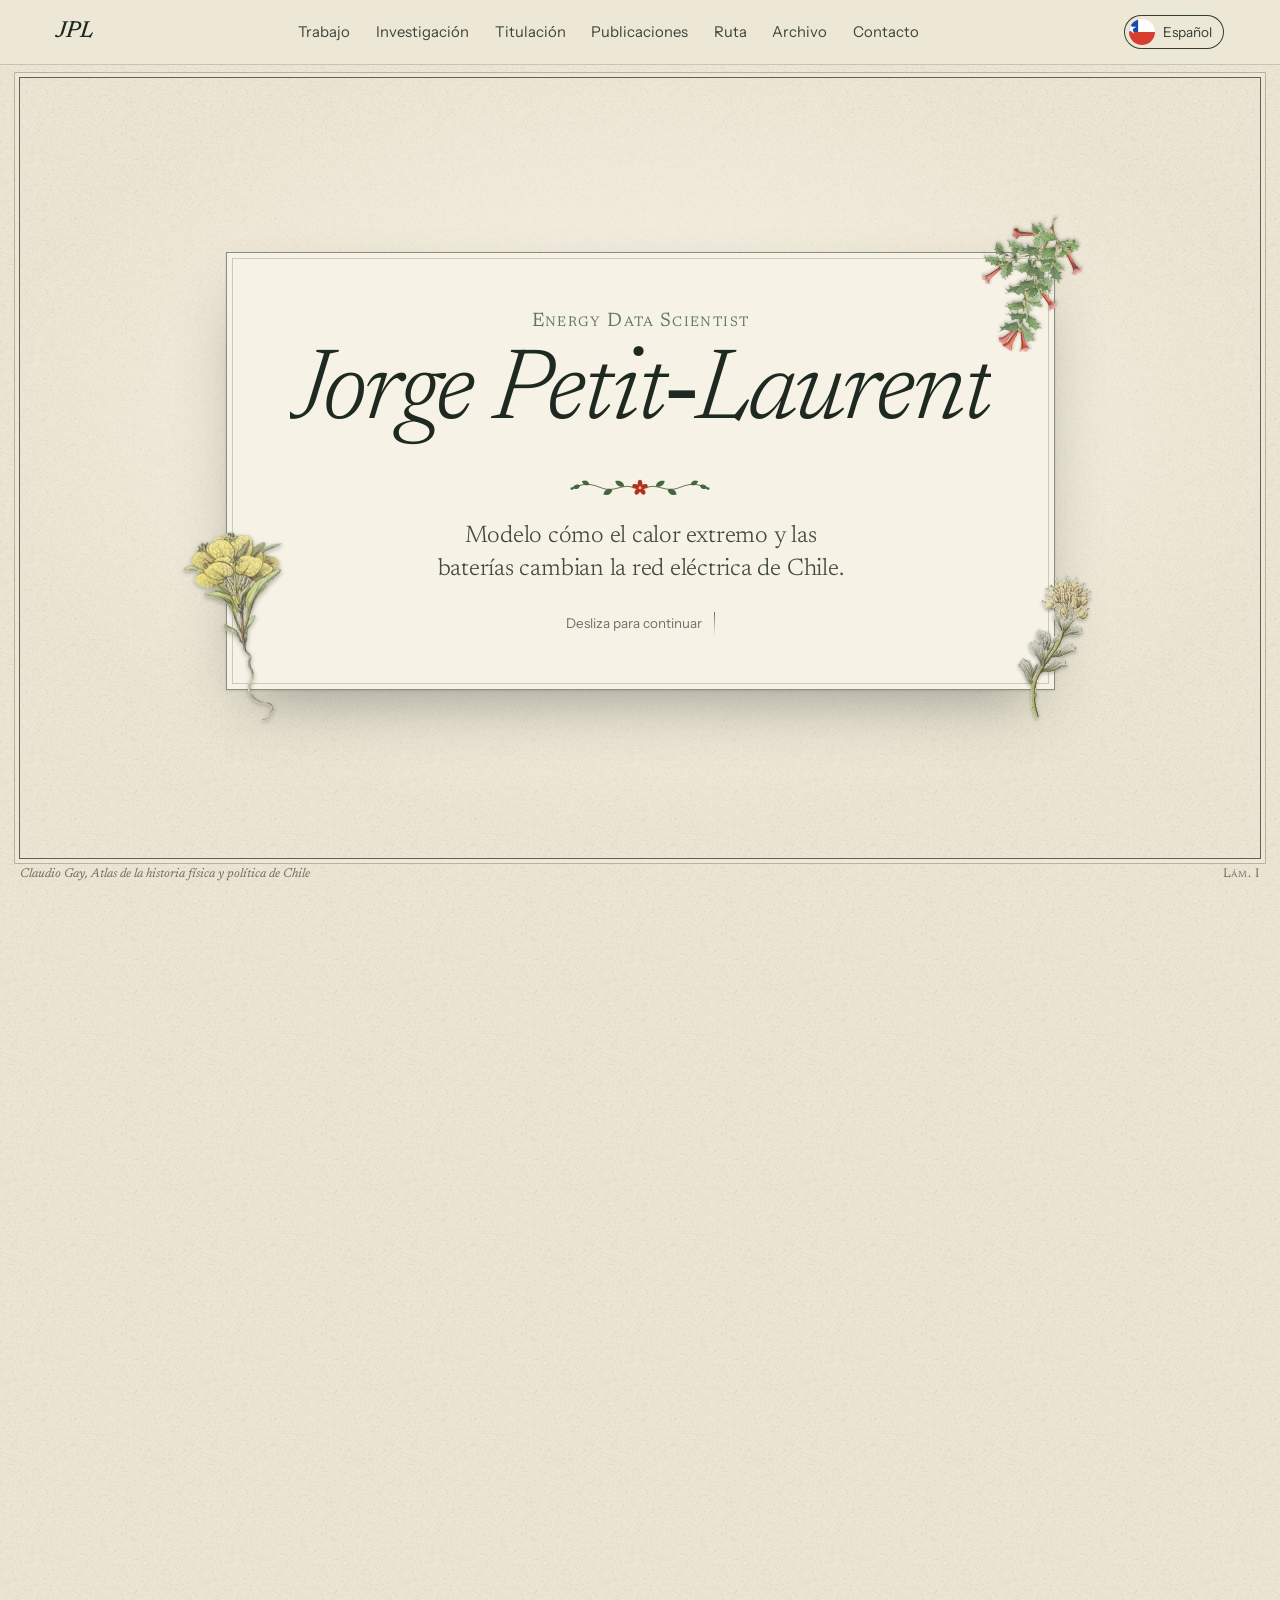
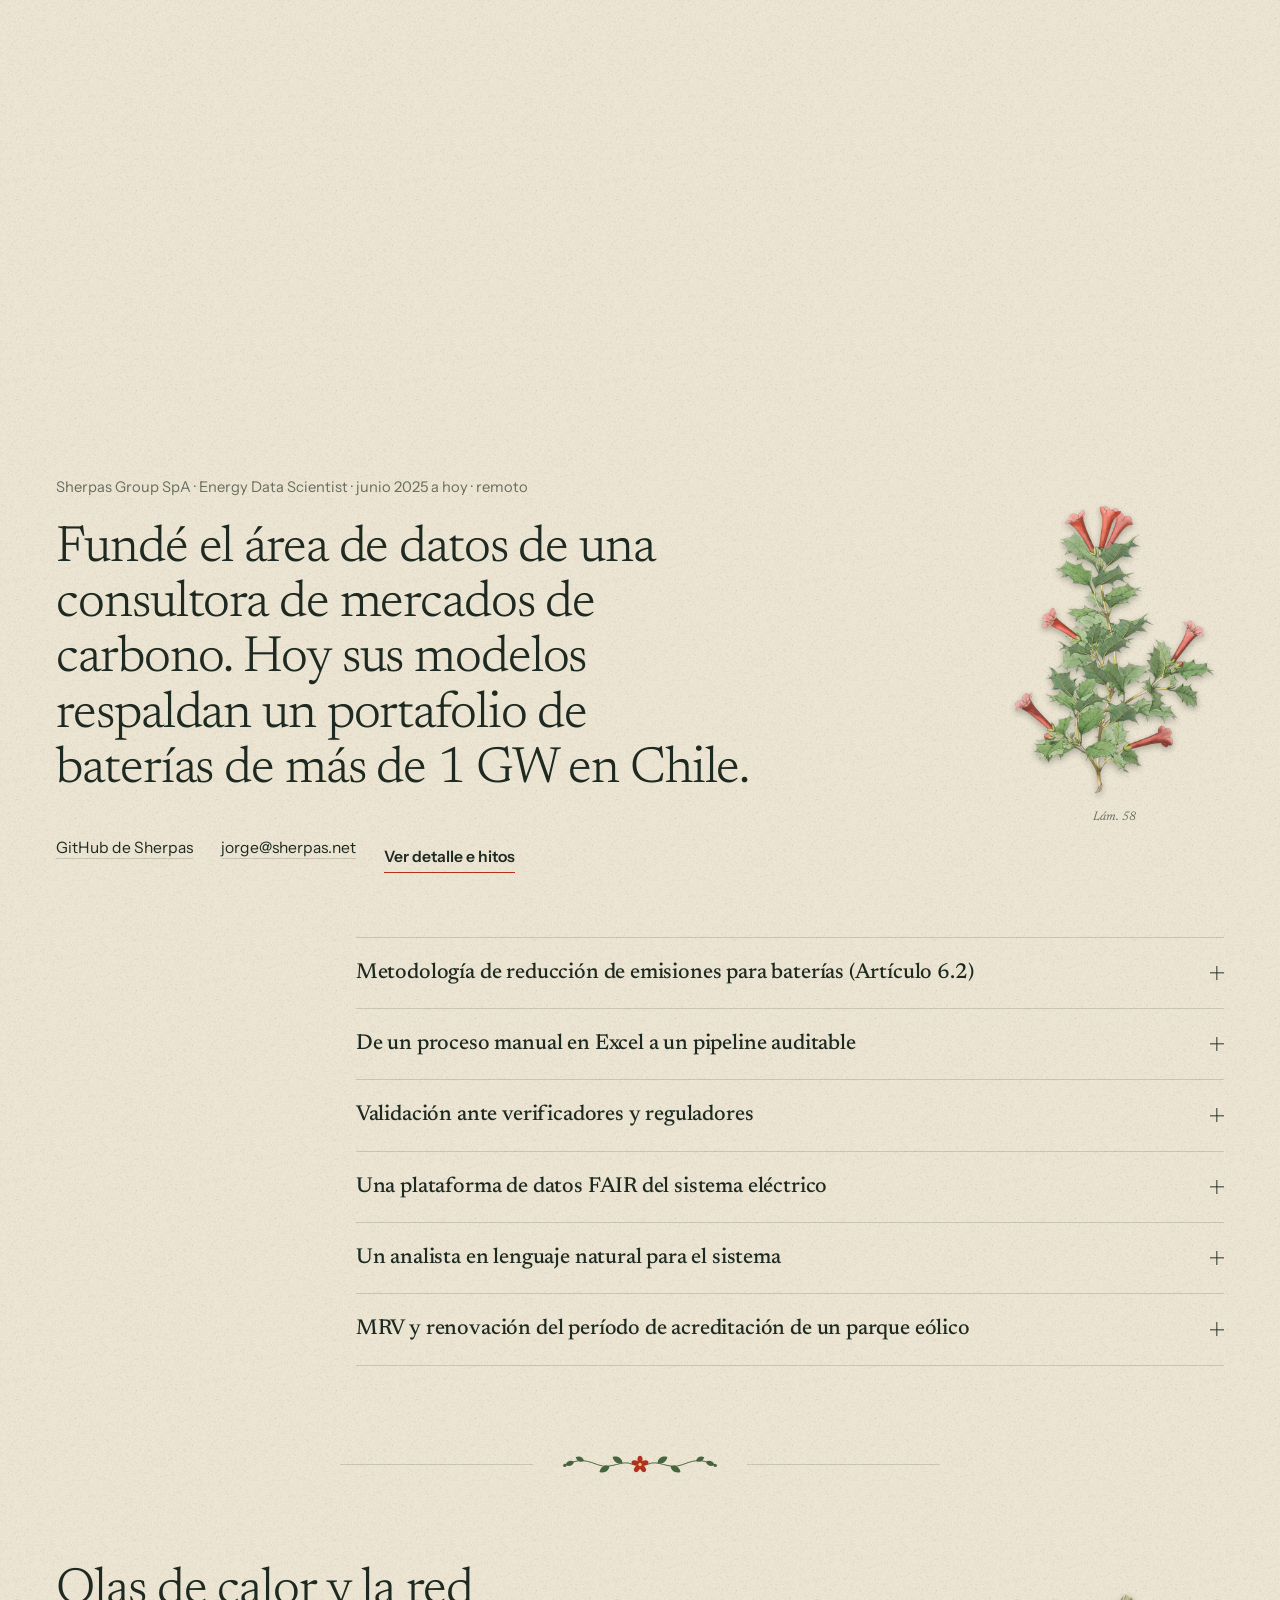
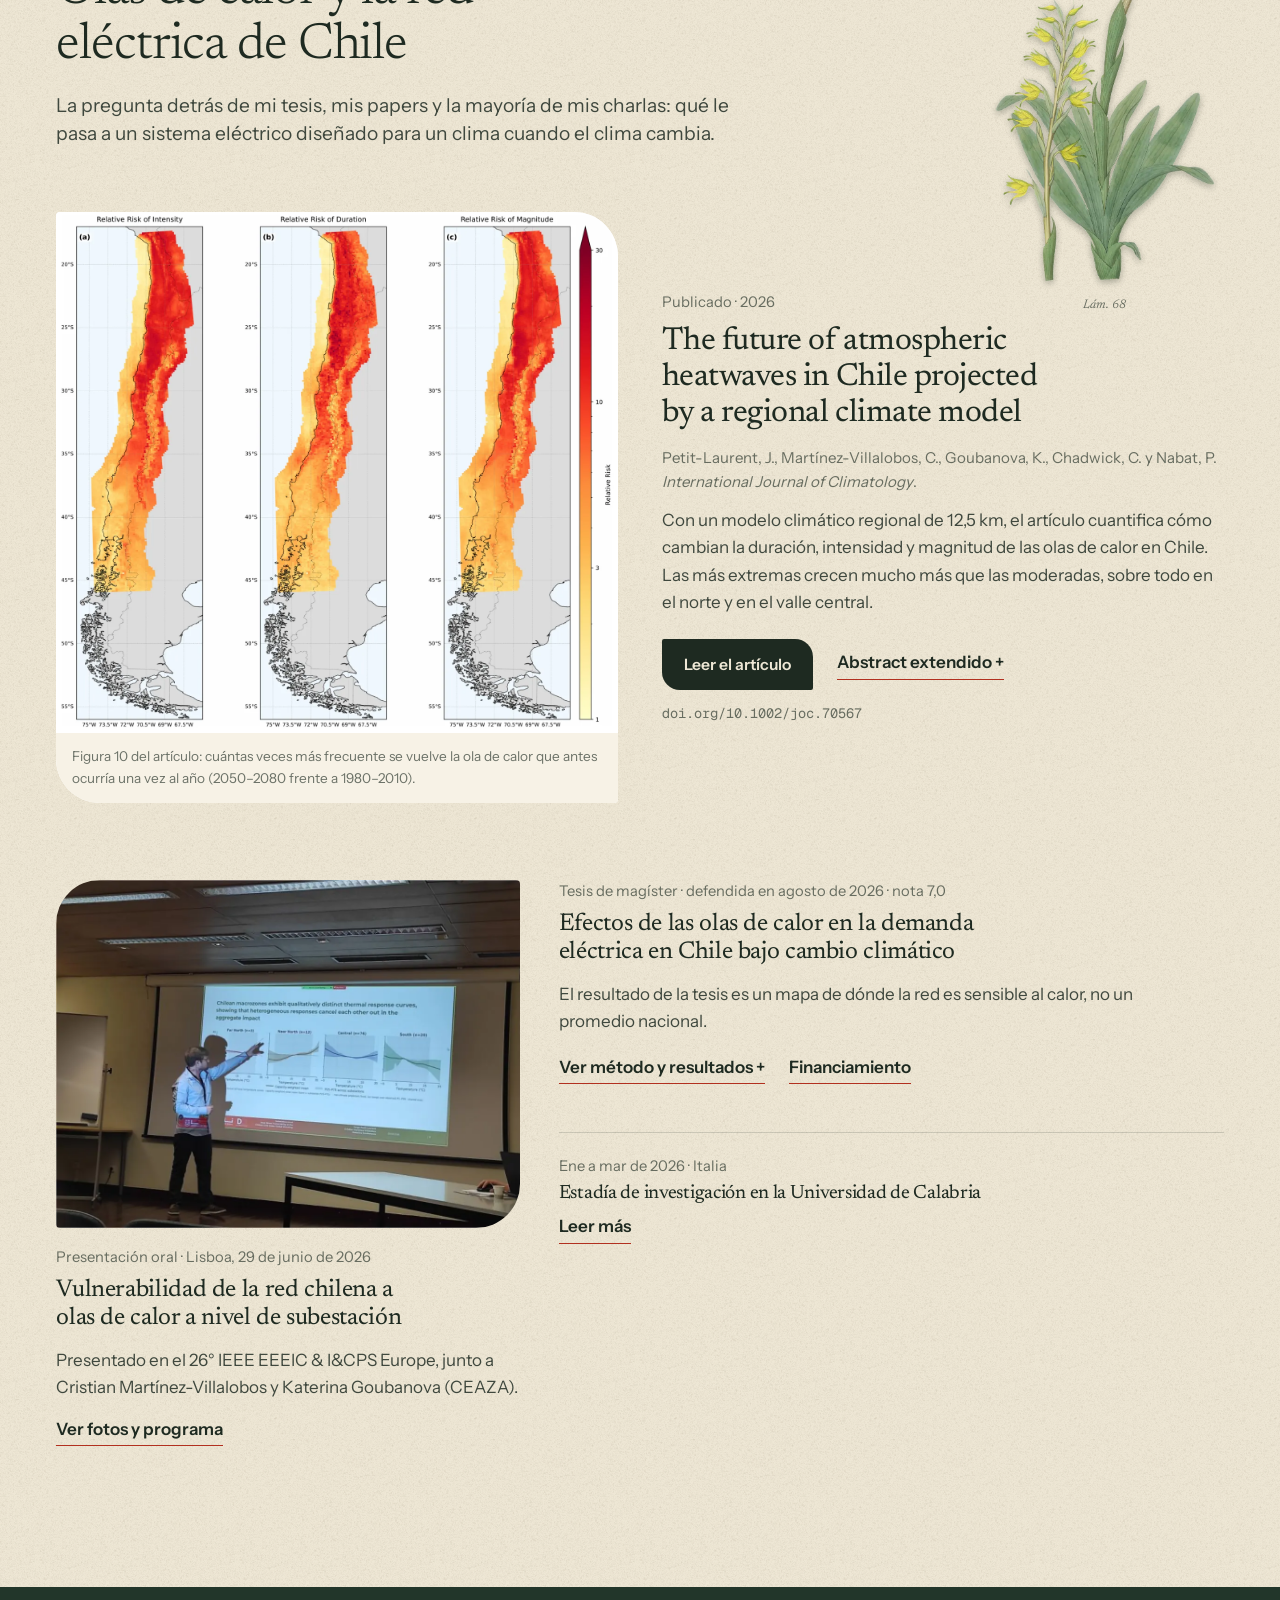
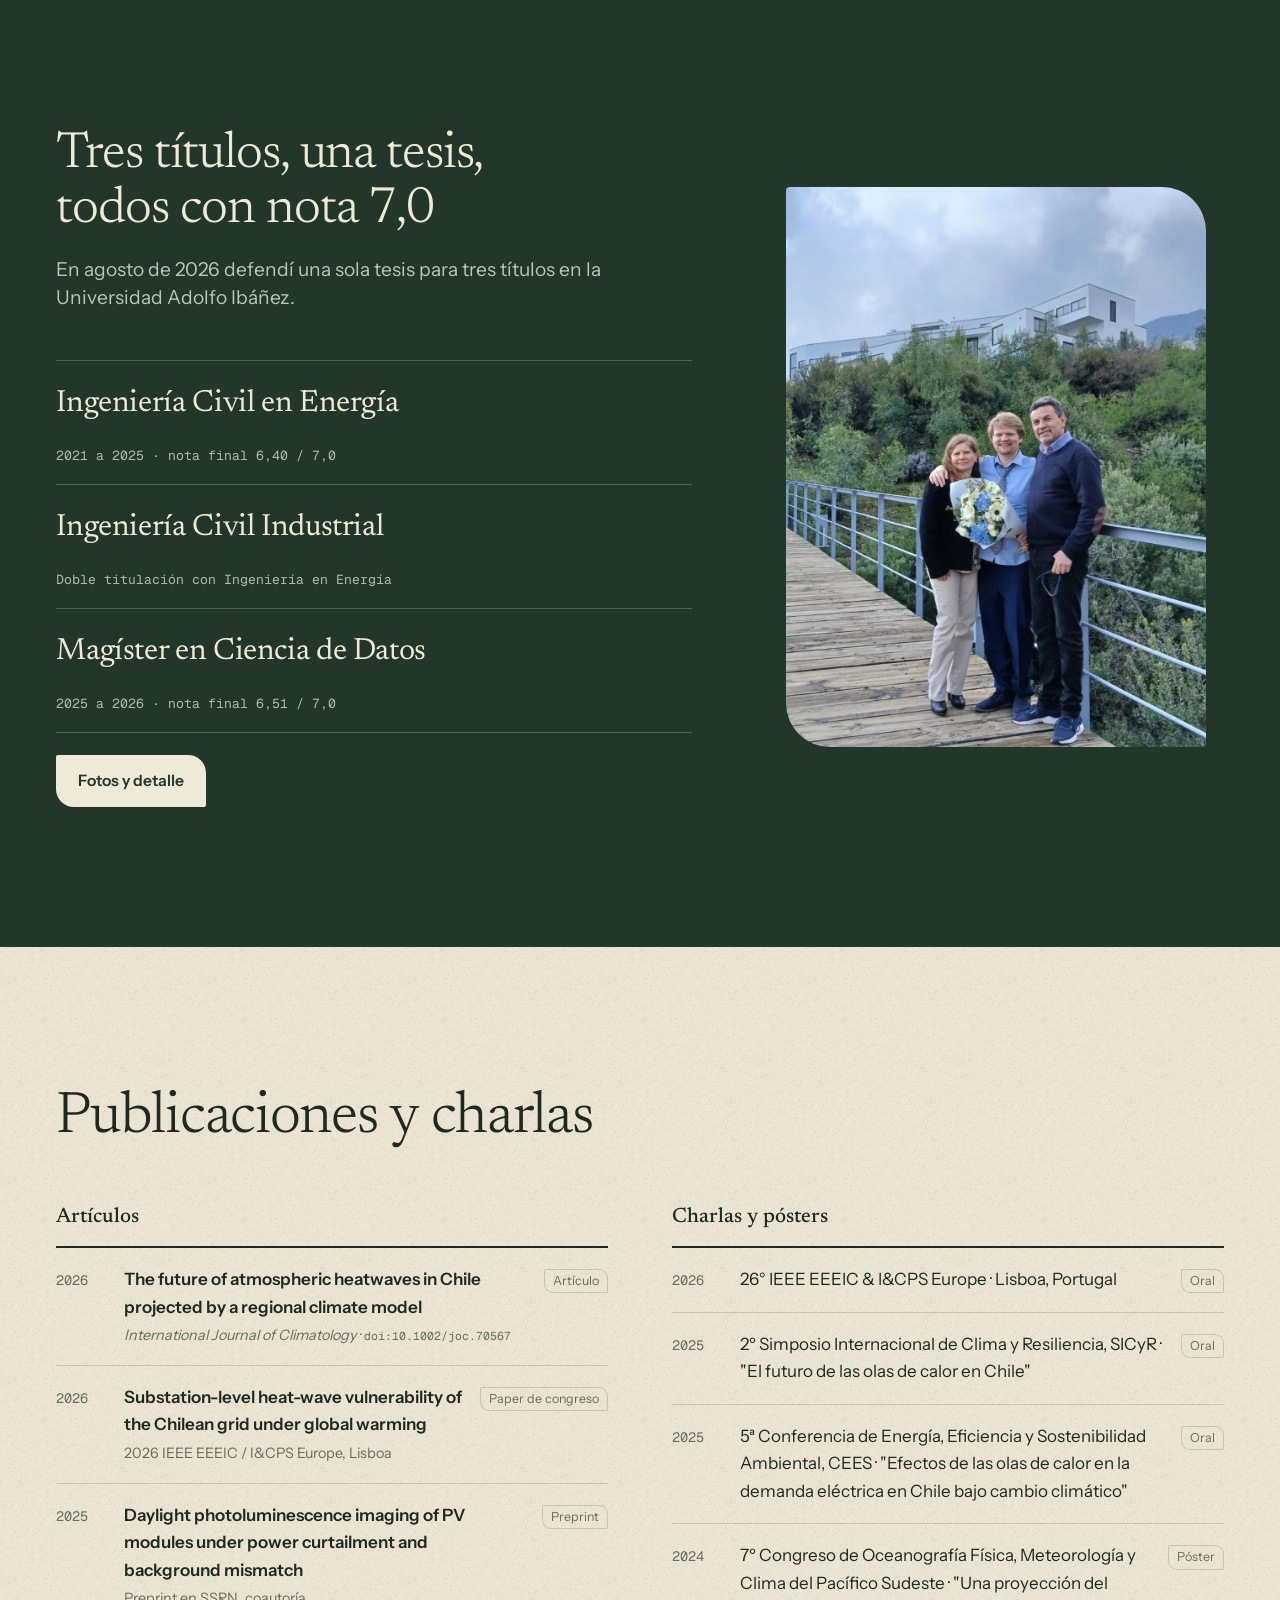
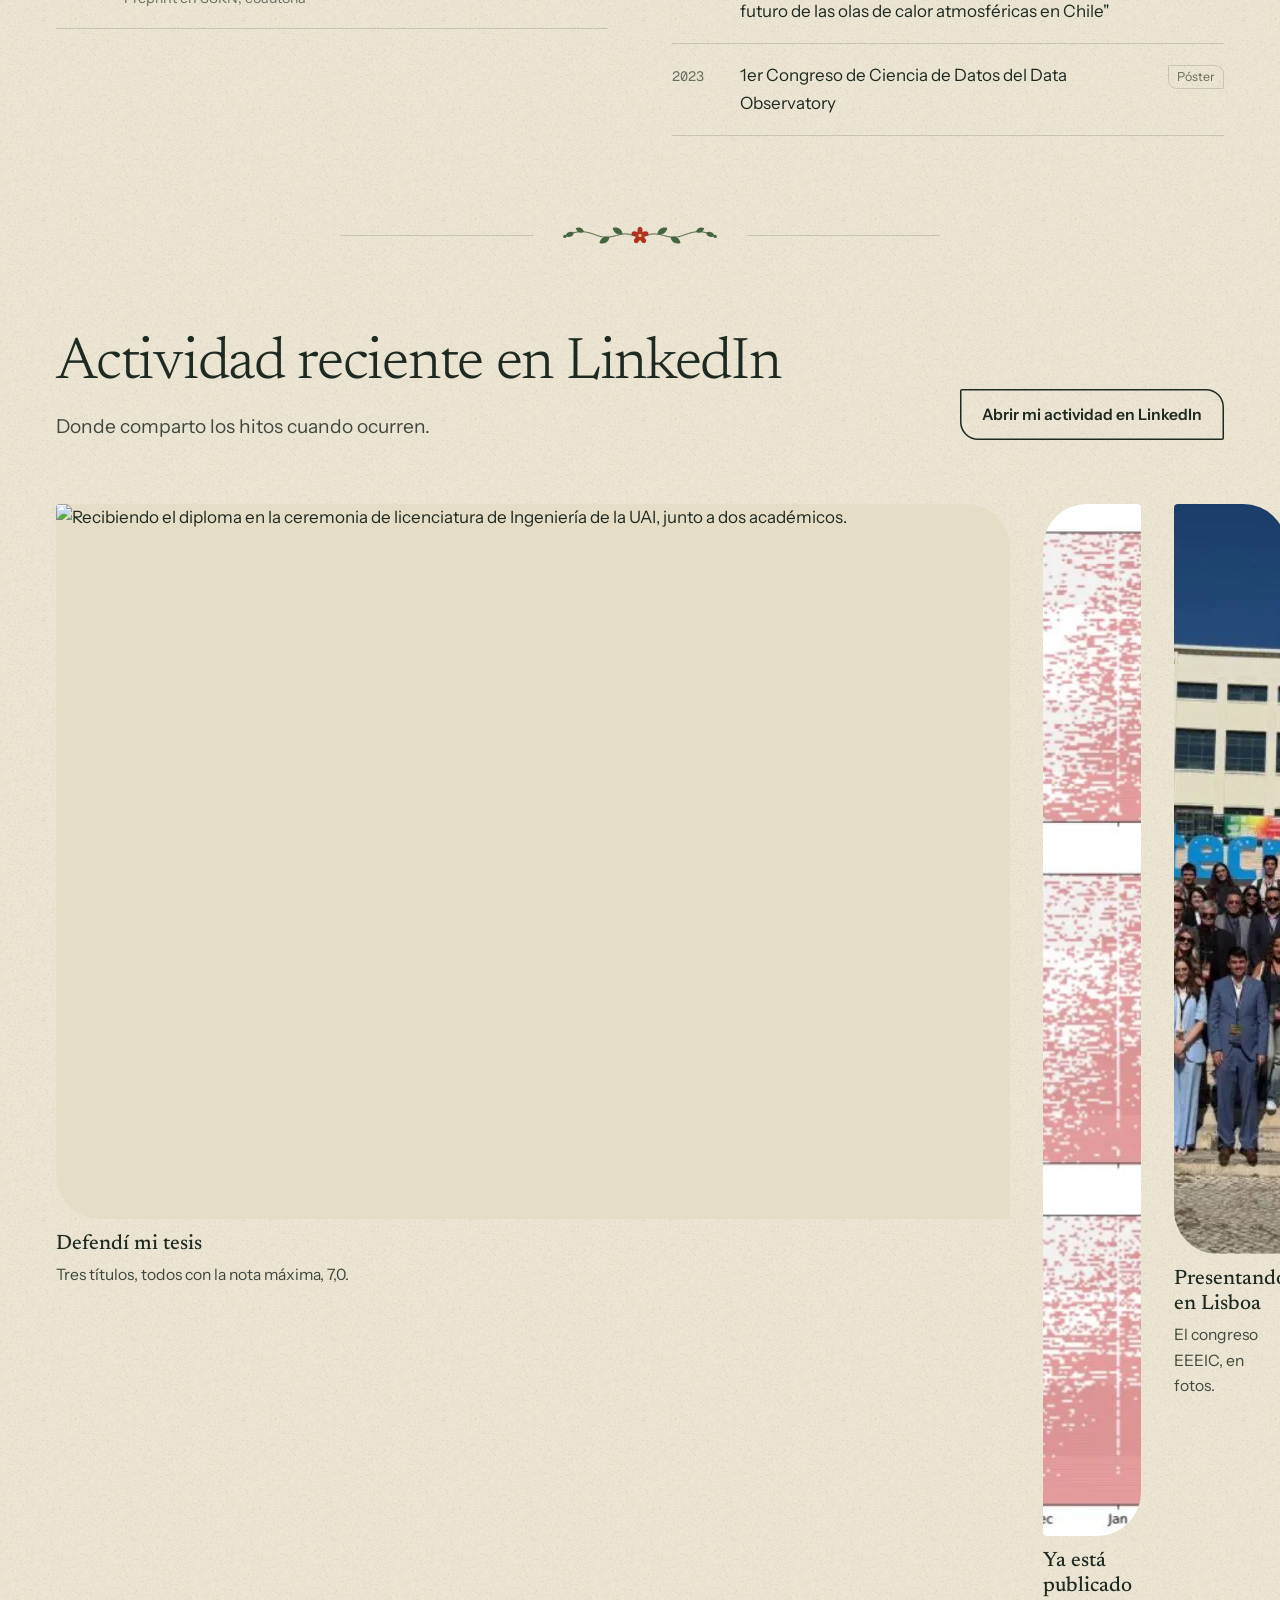
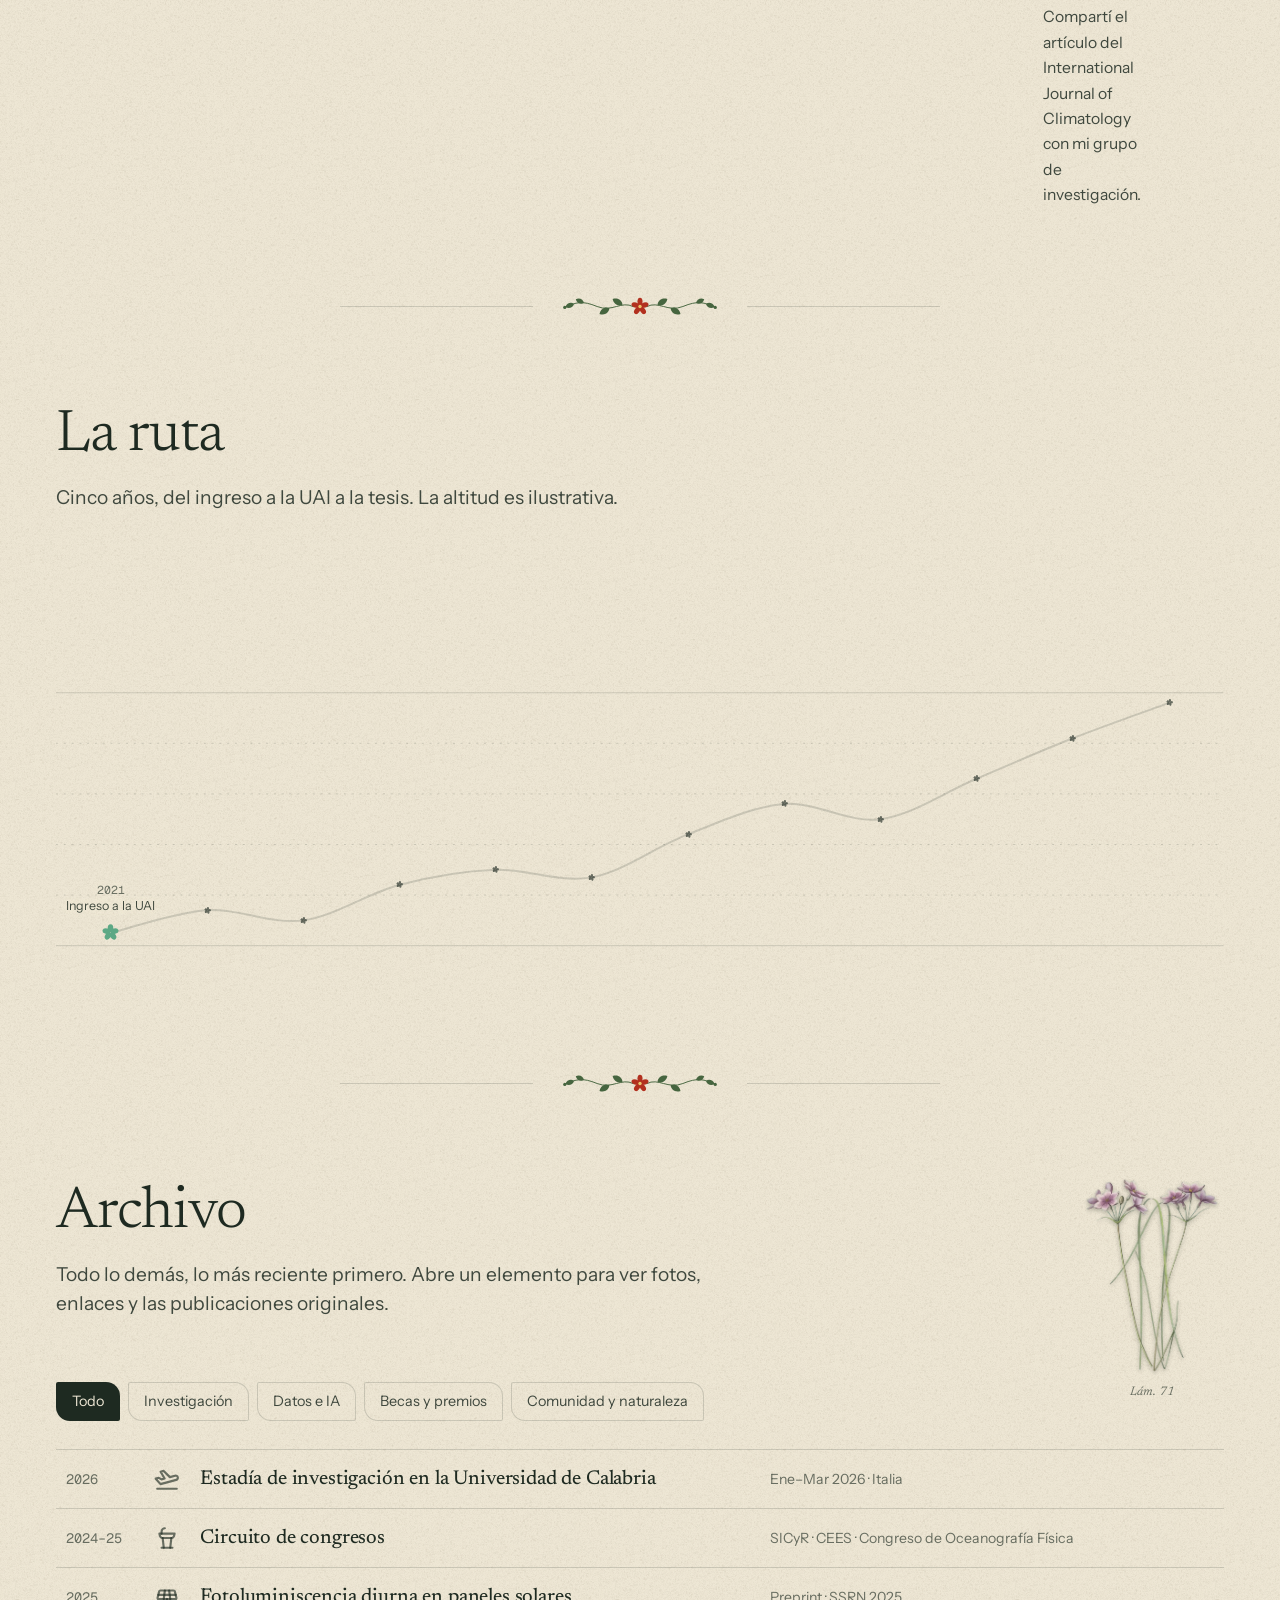
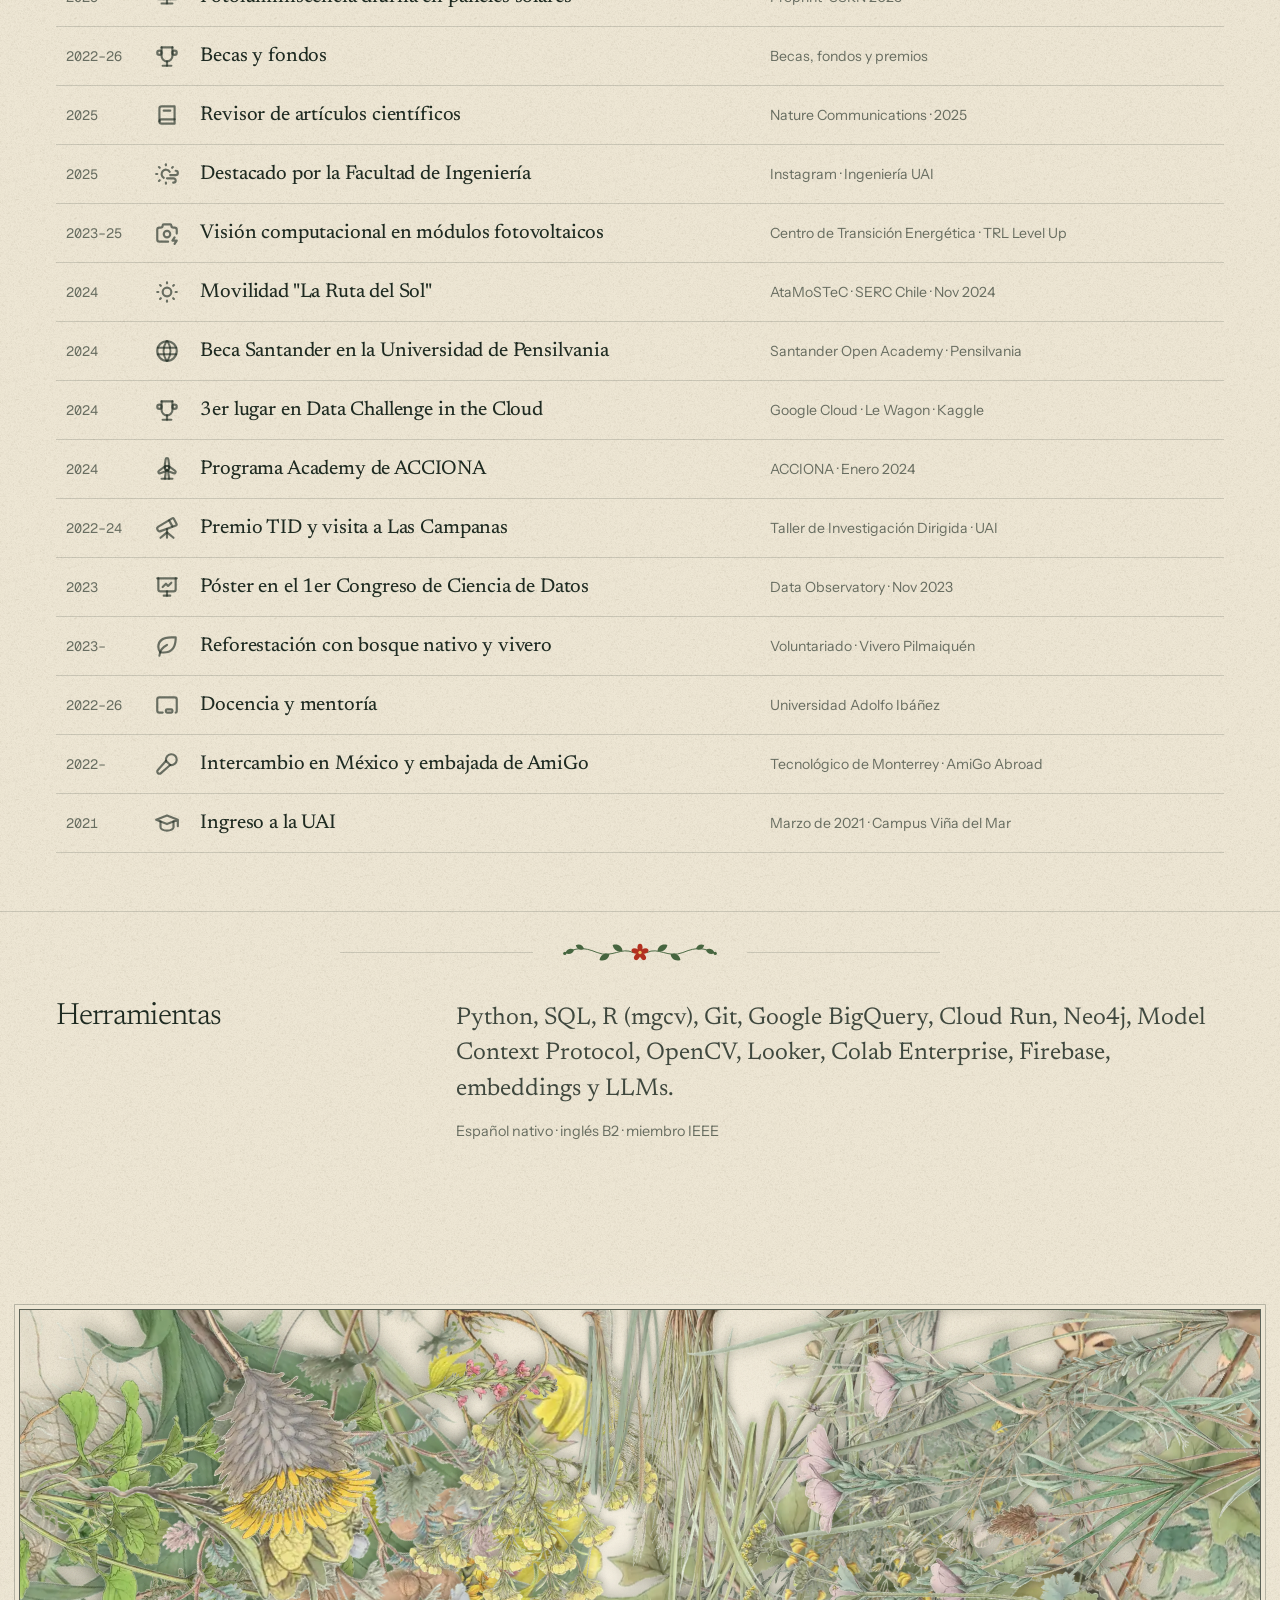
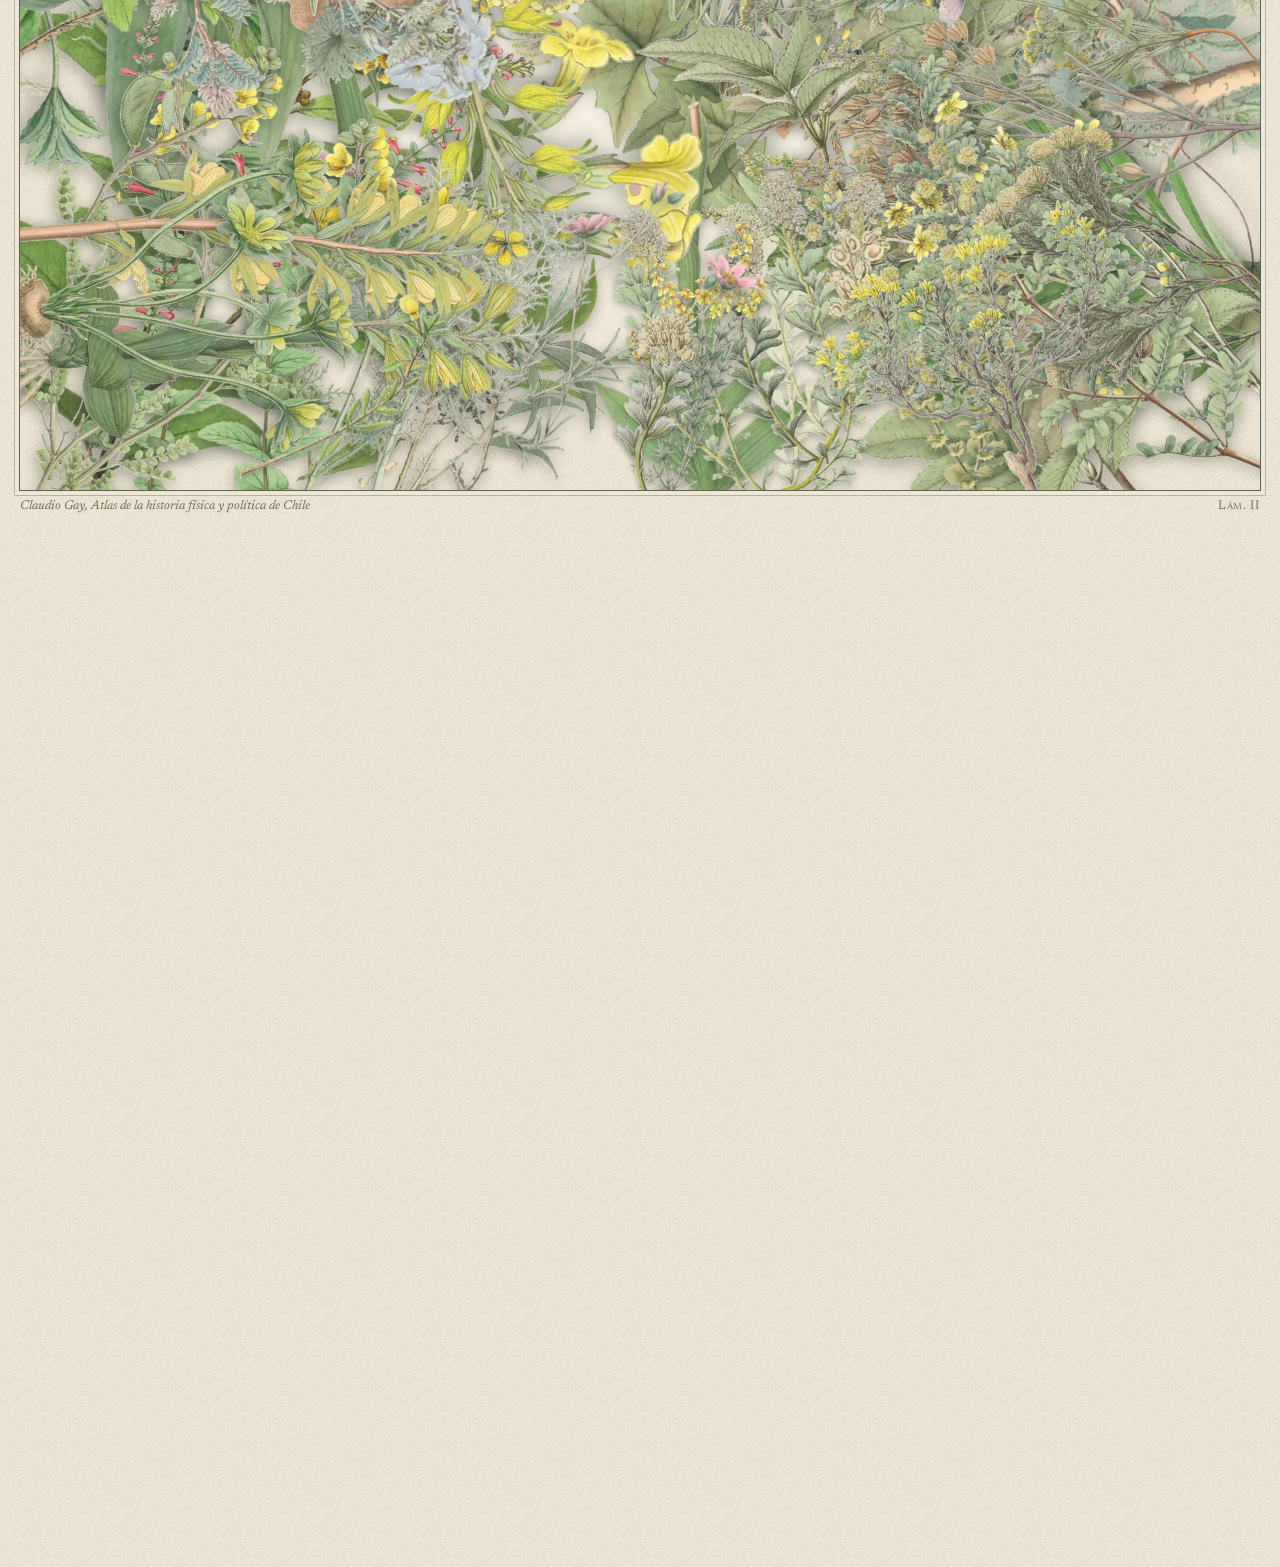
==== index.html @ d8fd44fc "More formal: CV download (ES/EN, no client names), fewer celebration photos, plainer copy, formal so" ====
<!doctype html>
<html lang="es">
<head>
<meta charset="utf-8">
<meta name="viewport" content="width=device-width, initial-scale=1">
<title>Jorge Petit-Laurent · Energy Data Scientist</title>
<meta name="description" content="Energy Data Scientist e ingeniero de la energía. Modelo cómo el calor extremo y las baterías cambian la red eléctrica de Chile. Investigación en olas de calor, mercados de carbono y datos del sistema eléctrico.">
<meta property="og:title" content="Jorge Petit-Laurent · Energy Data Scientist">
<meta property="og:description" content="Modelo cómo el calor extremo y las baterías cambian la red eléctrica de Chile.">
<meta property="og:image" content="https://jorge-petit-laurent.github.io/assets/og.jpg">
<meta property="og:image:width" content="1200">
<meta property="og:image:height" content="630">
<meta property="og:image:alt" content="Jorge Petit-Laurent, Energy Data Scientist. Clima, datos y el sistema eléctrico de Chile.">
<meta property="og:url" content="https://jorge-petit-laurent.github.io/">
<meta name="twitter:image" content="https://jorge-petit-laurent.github.io/assets/og.jpg">
<meta property="og:type" content="website">
<meta name="twitter:card" content="summary_large_image">
<meta name="theme-color" content="#ebe3d0">
<link rel="icon" type="image/svg+xml" href="assets/favicon.svg">
<link rel="preload" href="assets/fonts/newsreader.woff2" as="font" type="font/woff2" crossorigin>
<link rel="preload" href="assets/fonts/instrument-sans.woff2" as="font" type="font/woff2" crossorigin>
<link rel="stylesheet" href="css/styles.css">
<link rel="stylesheet" href="css/botanico.css">
<script>
  (function(){ document.documentElement.classList.add("js"); try { if (localStorage.getItem("jpl-lang") === "en") document.documentElement.lang = "en"; } catch(e){} })();
</script>
</head>
<body>
<!-- SVG Icon Symbols Sprite -->
<svg style="display:none" aria-hidden="true">
  <symbol id="icon-eeeic" viewBox="0 0 24 24">
    <path class="a" style="stroke:var(--ic-a,currentColor)" fill="none" stroke-width="2" stroke-linecap="round" stroke-linejoin="round" d="M13 3l0 7l6 0l-8 11l0 -7l-6 0l8 -11" />
  </symbol>

  <symbol id="icon-calabria" viewBox="0 0 24 24">
    <path class="a" d="M14.639 10.258l4.83 -1.294a2 2 0 1 1 1.035 3.863l-14.489 3.883l-4.45 -5.02l2.897 -.776l2.45 1.414l2.897 -.776l-3.743 -6.244l2.898 -.777l5.675 5.727" style="stroke:var(--ic-a,currentColor)" fill="none" stroke-width="2" stroke-linecap="round" stroke-linejoin="round" />
    <path class="b" d="M3 21h18" style="stroke:var(--ic-b,currentColor)" fill="none" stroke-width="2" stroke-linecap="round" stroke-linejoin="round" />
  </symbol>

  <symbol id="icon-sherpas" viewBox="0 0 24 24">
    <path class="a" fill="none" style="stroke:var(--ic-a,currentColor)" stroke-width="2" stroke-linecap="round" stroke-linejoin="round" d="M16 7h1a2 2 0 0 1 2 2v.5a.5 .5 0 0 0 .5 .5a.5 .5 0 0 1 .5 .5v3a.5 .5 0 0 1 -.5 .5a.5 .5 0 0 0 -.5 .5v.5a2 2 0 0 1 -2 2h-2" />
    <path class="a" fill="none" style="stroke:var(--ic-a,currentColor)" stroke-width="2" stroke-linecap="round" stroke-linejoin="round" d="M8 7h-2a2 2 0 0 0 -2 2v6a2 2 0 0 0 2 2h1" />
    <path class="b" fill="none" style="stroke:var(--ic-b,currentColor)" stroke-width="2" stroke-linecap="round" stroke-linejoin="round" d="M12 8l-2 4h3l-2 4" />
  </symbol>

  <symbol id="icon-thesis" viewBox="0 0 24 24">
    <path class="a" style="stroke:var(--ic-a,currentColor)" fill="none" stroke-width="2" stroke-linecap="round" stroke-linejoin="round" d="M10 13.5a4 4 0 1 0 4 0v-8.5a2 2 0 0 0 -4 0v8.5" />
    <path class="b" style="stroke:var(--ic-b,currentColor)" fill="none" stroke-width="2" stroke-linecap="round" stroke-linejoin="round" d="M10 9l4 0" />
  </symbol>

  <symbol id="icon-conference" viewBox="0 0 24 24">
    <path class="a" style="stroke:var(--ic-a,currentColor)" fill="none" stroke-width="2" stroke-linecap="round" stroke-linejoin="round" d="M5 8h14l-.621 2.485a2 2 0 0 1 -1.94 1.515h-8.878a2 2 0 0 1 -1.94 -1.515l-.621 -2.485" />
    <path class="a" style="stroke:var(--ic-a,currentColor)" fill="none" stroke-width="2" stroke-linecap="round" stroke-linejoin="round" d="M7 8v-2a3 3 0 0 1 3 -3" />
    <path class="b" style="stroke:var(--ic-b,currentColor)" fill="none" stroke-width="2" stroke-linecap="round" stroke-linejoin="round" d="M8 12l1 9" />
    <path class="b" style="stroke:var(--ic-b,currentColor)" fill="none" stroke-width="2" stroke-linecap="round" stroke-linejoin="round" d="M16 12l-1 9" />
    <path class="b" style="stroke:var(--ic-b,currentColor)" fill="none" stroke-width="2" stroke-linecap="round" stroke-linejoin="round" d="M7 21h10" />
  </symbol>

  <symbol id="icon-ssrn" viewBox="0 0 24 24">
    <path class="a" style="stroke:var(--ic-a,currentColor)" fill="none" stroke-width="2" stroke-linecap="round" stroke-linejoin="round" d="M4.28 14h15.44a1 1 0 0 0 .97 -1.243l-1.5 -6a1 1 0 0 0 -.97 -.757h-12.44a1 1 0 0 0 -.97 .757l-1.5 6a1 1 0 0 0 .97 1.243" />
    <path class="a" style="stroke:var(--ic-a,currentColor)" fill="none" stroke-width="2" stroke-linecap="round" stroke-linejoin="round" d="M4 10h16" />
    <path class="a" style="stroke:var(--ic-a,currentColor)" fill="none" stroke-width="2" stroke-linecap="round" stroke-linejoin="round" d="M10 6l-1 8" />
    <path class="a" style="stroke:var(--ic-a,currentColor)" fill="none" stroke-width="2" stroke-linecap="round" stroke-linejoin="round" d="M14 6l1 8" />
    <path class="b" style="stroke:var(--ic-b,currentColor)" fill="none" stroke-width="2" stroke-linecap="round" stroke-linejoin="round" d="M12 14v4" />
    <path class="b" style="stroke:var(--ic-b,currentColor)" fill="none" stroke-width="2" stroke-linecap="round" stroke-linejoin="round" d="M7 18h10" />
  </symbol>

  <symbol id="icon-tid" viewBox="0 0 24 24">
    <path class="b" style="stroke:var(--ic-b,currentColor)" fill="none" stroke-width="2" stroke-linecap="round" stroke-linejoin="round" d="M6 21l6 -5l6 5" />
    <path class="b" style="stroke:var(--ic-b,currentColor)" fill="none" stroke-width="2" stroke-linecap="round" stroke-linejoin="round" d="M12 13v8" />
    <path class="a" style="stroke:var(--ic-a,currentColor)" fill="none" stroke-width="2" stroke-linecap="round" stroke-linejoin="round" d="M3.294 13.678l.166 .281c.52 .88 1.624 1.265 2.605 .91l14.242 -5.165a1.023 1.023 0 0 0 .565 -1.456l-2.62 -4.705a1.087 1.087 0 0 0 -1.447 -.42l-.056 .032l-12.694 7.618c-1.02 .613 -1.357 1.897 -.76 2.905l-.001 0" />
    <path class="a" style="stroke:var(--ic-a,currentColor)" fill="none" stroke-width="2" stroke-linecap="round" stroke-linejoin="round" d="M14 5l3 5.5" />
  </symbol>

  <symbol id="icon-pvcv" viewBox="0 0 24 24">
    <path class="a" style="stroke:var(--ic-a,currentColor)" fill="none" stroke-width="2" stroke-linecap="round" stroke-linejoin="round" d="M13 20h-8a2 2 0 0 1 -2 -2v-9a2 2 0 0 1 2 -2h1a2 2 0 0 0 2 -2a1 1 0 0 1 1 -1h6a1 1 0 0 1 1 1a2 2 0 0 0 2 2h1a2 2 0 0 1 2 2v3.5" />
    <path class="a" style="stroke:var(--ic-a,currentColor)" fill="none" stroke-width="2" stroke-linecap="round" stroke-linejoin="round" d="M9 13a3 3 0 1 0 6 0a3 3 0 0 0 -6 0" />
    <path class="b" style="stroke:var(--ic-b,currentColor)" fill="none" stroke-width="2" stroke-linecap="round" stroke-linejoin="round" d="M19 16l-2 3h4l-2 3" />
  </symbol>

  <symbol id="icon-upenn" viewBox="0 0 24 24">
    <path class="a" style="stroke:var(--ic-a,currentColor)" fill="none" stroke-width="2" stroke-linecap="round" stroke-linejoin="round" d="M3 12a9 9 0 1 0 18 0a9 9 0 0 0 -18 0" />
    <path class="b" style="stroke:var(--ic-b,currentColor)" fill="none" stroke-width="2" stroke-linecap="round" stroke-linejoin="round" d="M3.6 9h16.8" />
    <path class="b" style="stroke:var(--ic-b,currentColor)" fill="none" stroke-width="2" stroke-linecap="round" stroke-linejoin="round" d="M3.6 15h16.8" />
    <path class="b" style="stroke:var(--ic-b,currentColor)" fill="none" stroke-width="2" stroke-linecap="round" stroke-linejoin="round" d="M11.5 3a17 17 0 0 0 0 18" />
    <path class="b" style="stroke:var(--ic-b,currentColor)" fill="none" stroke-width="2" stroke-linecap="round" stroke-linejoin="round" d="M12.5 3a17 17 0 0 1 0 18" />
  </symbol>

  <symbol id="icon-naturecomms" viewBox="0 0 24 24">
    <path class="a" style="stroke:var(--ic-a,currentColor)" fill="none" stroke-width="2" stroke-linecap="round" stroke-linejoin="round" d="M19 4v16h-12a2 2 0 0 1 -2 -2v-12a2 2 0 0 1 2 -2h12" />
    <path class="b" style="stroke:var(--ic-b,currentColor)" fill="none" stroke-width="2" stroke-linecap="round" stroke-linejoin="round" d="M19 16h-12a2 2 0 0 0 -2 2" />
    <path class="b" style="stroke:var(--ic-b,currentColor)" fill="none" stroke-width="2" stroke-linecap="round" stroke-linejoin="round" d="M9 8h6" />
  </symbol>

  <symbol id="icon-graduation" viewBox="0 0 24 24">
    <path class="a" d="M22 9l-10 -4l-10 4l10 4l10 -4v6" style="stroke:var(--ic-a,currentColor)" fill="none" stroke-width="2" stroke-linecap="round" stroke-linejoin="round" />
    <path class="b" d="M6 10.6v5.4a6 3 0 0 0 12 0v-5.4" style="stroke:var(--ic-b,currentColor)" fill="none" stroke-width="2" stroke-linecap="round" stroke-linejoin="round" />
  </symbol>

  <symbol id="icon-teaching" viewBox="0 0 24 24">
    <path class="a" style="stroke:var(--ic-a,currentColor)" fill="none" stroke-width="2" stroke-linecap="round" stroke-linejoin="round" d="M8 19h-3a2 2 0 0 1 -2 -2v-10a2 2 0 0 1 2 -2h14a2 2 0 0 1 2 2v11a1 1 0 0 1 -1 1" />
    <path class="b" style="stroke:var(--ic-b,currentColor)" fill="none" stroke-width="2" stroke-linecap="round" stroke-linejoin="round" d="M11 17a1 1 0 0 1 1 -1h4a1 1 0 0 1 1 1v1a1 1 0 0 1 -1 1h-4a1 1 0 0 1 -1 -1l0 -1" />
  </symbol>

  <symbol id="icon-acciona" viewBox="0 0 24 24">
    <path class="a" style="stroke:var(--ic-a,currentColor)" fill="none" stroke-width="2" stroke-linecap="round" stroke-linejoin="round" d="M10 11a2 2 0 1 0 4 0a2 2 0 1 0 -4 0" />
    <path class="a" style="stroke:var(--ic-a,currentColor)" fill="none" stroke-width="2" stroke-linecap="round" stroke-linejoin="round" d="M10 11v-2.573c0 -.18 .013 -.358 .04 -.536l.716 -4.828c.064 -.597 .597 -1.063 1.244 -1.063s1.18 .466 1.244 1.063l.716 4.828c.027 .178 .04 .357 .04 .536v2.573" />
    <path class="a" style="stroke:var(--ic-a,currentColor)" fill="none" stroke-width="2" stroke-linecap="round" stroke-linejoin="round" d="M13.01 9.28l2.235 1.276c.156 .09 .305 .19 .446 .3l3.836 2.911c.487 .352 .624 1.04 .3 1.596c-.325 .556 -1 .782 -1.548 .541l-4.555 -1.68a3.624 3.624 0 0 1 -.486 -.231l-2.235 -1.277" />
    <path class="a" style="stroke:var(--ic-a,currentColor)" fill="none" stroke-width="2" stroke-linecap="round" stroke-linejoin="round" d="M13 12.716l-2.236 1.277a3.624 3.624 0 0 1 -.485 .23l-4.555 1.681c-.551 .241 -1.223 .015 -1.548 -.54c-.324 -.557 -.187 -1.245 .3 -1.597l3.836 -2.91a3.41 3.41 0 0 1 .446 -.3l2.235 -1.277" />
    <path class="b" style="stroke:var(--ic-b,currentColor)" fill="none" stroke-width="2" stroke-linecap="round" stroke-linejoin="round" d="M7 21h10" />
    <path class="b" style="stroke:var(--ic-b,currentColor)" fill="none" stroke-width="2" stroke-linecap="round" stroke-linejoin="round" d="M10 21l1 -7" />
    <path class="b" style="stroke:var(--ic-b,currentColor)" fill="none" stroke-width="2" stroke-linecap="round" stroke-linejoin="round" d="M13 14l1 7" />
  </symbol>

  <symbol id="icon-docongress" viewBox="0 0 24 24">
    <path class="a" style="stroke:var(--ic-a,currentColor)" fill="none" stroke-width="2" stroke-linecap="round" stroke-linejoin="round" d="M3 4l18 0" />
    <path class="a" style="stroke:var(--ic-a,currentColor)" fill="none" stroke-width="2" stroke-linecap="round" stroke-linejoin="round" d="M4 4v10a2 2 0 0 0 2 2h12a2 2 0 0 0 2 -2v-10" />
    <path class="a" style="stroke:var(--ic-a,currentColor)" fill="none" stroke-width="2" stroke-linecap="round" stroke-linejoin="round" d="M12 16l0 4" />
    <path class="a" style="stroke:var(--ic-a,currentColor)" fill="none" stroke-width="2" stroke-linecap="round" stroke-linejoin="round" d="M9 20l6 0" />
    <path class="b" style="stroke:var(--ic-b,currentColor)" fill="none" stroke-width="2" stroke-linecap="round" stroke-linejoin="round" d="M8 12l3 -3l2 2l3 -3" />
  </symbol>

  <symbol id="icon-uaifeature" viewBox="0 0 24 24">
    <path class="a" style="stroke:var(--ic-a,currentColor)" fill="none" stroke-width="2" stroke-linecap="round" stroke-linejoin="round" d="M14.468 10a4 4 0 1 0 -5.466 5.46" />
    <path class="a" style="stroke:var(--ic-a,currentColor)" fill="none" stroke-width="2" stroke-linecap="round" stroke-linejoin="round" d="M2 12h1" />
    <path class="a" style="stroke:var(--ic-a,currentColor)" fill="none" stroke-width="2" stroke-linecap="round" stroke-linejoin="round" d="M11 3v1" />
    <path class="a" style="stroke:var(--ic-a,currentColor)" fill="none" stroke-width="2" stroke-linecap="round" stroke-linejoin="round" d="M11 20v1" />
    <path class="a" style="stroke:var(--ic-a,currentColor)" fill="none" stroke-width="2" stroke-linecap="round" stroke-linejoin="round" d="M4.6 5.6l.7 .7" />
    <path class="a" style="stroke:var(--ic-a,currentColor)" fill="none" stroke-width="2" stroke-linecap="round" stroke-linejoin="round" d="M17.4 5.6l-.7 .7" />
    <path class="a" style="stroke:var(--ic-a,currentColor)" fill="none" stroke-width="2" stroke-linecap="round" stroke-linejoin="round" d="M5.3 17.7l-.7 .7" />
    <path class="b" style="stroke:var(--ic-b,currentColor)" fill="none" stroke-width="2" stroke-linecap="round" stroke-linejoin="round" d="M15 13h5a2 2 0 1 0 0 -4" />
    <path class="b" style="stroke:var(--ic-b,currentColor)" fill="none" stroke-width="2" stroke-linecap="round" stroke-linejoin="round" d="M12 16h5.714l.253 0a2 2 0 0 1 2.033 2a2 2 0 0 1 -2 2h-.286" />
  </symbol>

  <symbol id="icon-nature" viewBox="0 0 24 24">
    <path class="b" d="M5 21c.5 -4.5 2.5 -8 7 -10" style="stroke:var(--ic-b,currentColor)" fill="none" stroke-width="2" stroke-linecap="round" stroke-linejoin="round" />
    <path class="a" d="M9 18c6.218 0 10.5 -3.288 11 -12v-2h-4.014c-9 0 -11.986 4 -12 9c0 1 0 3 2 5h3l.014 0" style="stroke:var(--ic-a,currentColor)" fill="none" stroke-width="2" stroke-linecap="round" stroke-linejoin="round" />
  </symbol>

  <symbol id="icon-amigo" viewBox="0 0 24 24">
    <path class="a" style="stroke:var(--ic-a,currentColor)" fill="none" stroke-width="2" stroke-linecap="round" stroke-linejoin="round" d="M15 12.9a5 5 0 1 0 -3.902 -3.9" />
    <path class="b" style="stroke:var(--ic-b,currentColor)" fill="none" stroke-width="2" stroke-linecap="round" stroke-linejoin="round" d="M15 12.9l-3.902 -3.899l-7.513 8.584a2 2 0 1 0 2.827 2.83l8.588 -7.515" />
  </symbol>

  <symbol id="icon-hackathon" viewBox="0 0 24 24">
    <path class="a" style="stroke:var(--ic-a,currentColor)" fill="none" stroke-width="2" stroke-linecap="round" stroke-linejoin="round" d="M8 21l8 0" />
    <path class="a" style="stroke:var(--ic-a,currentColor)" fill="none" stroke-width="2" stroke-linecap="round" stroke-linejoin="round" d="M12 17l0 4" />
    <path class="a" style="stroke:var(--ic-a,currentColor)" fill="none" stroke-width="2" stroke-linecap="round" stroke-linejoin="round" d="M7 4l10 0" />
    <path class="a" style="stroke:var(--ic-a,currentColor)" fill="none" stroke-width="2" stroke-linecap="round" stroke-linejoin="round" d="M17 4v8a5 5 0 0 1 -10 0v-8" />
    <path class="b" style="stroke:var(--ic-b,currentColor)" fill="none" stroke-width="2" stroke-linecap="round" stroke-linejoin="round" d="M3 9a2 2 0 1 0 4 0a2 2 0 1 0 -4 0" />
    <path class="b" style="stroke:var(--ic-b,currentColor)" fill="none" stroke-width="2" stroke-linecap="round" stroke-linejoin="round" d="M17 9a2 2 0 1 0 4 0a2 2 0 1 0 -4 0" />
  </symbol>

  <symbol id="icon-atamostec" viewBox="0 0 24 24">
    <path class="a" style="stroke:var(--ic-a,currentColor)" fill="none" stroke-width="2" stroke-linecap="round" stroke-linejoin="round" d="M8 12a4 4 0 1 0 8 0a4 4 0 1 0 -8 0" />
    <path class="b" style="stroke:var(--ic-b,currentColor)" fill="none" stroke-width="2" stroke-linecap="round" stroke-linejoin="round" d="M3 12h1m8 -9v1m8 8h1m-9 8v1m-6.4 -15.4l.7 .7m12.1 -.7l-.7 .7m0 11.4l.7 .7m-12.1 -.7l-.7 .7" />
  </symbol>
</svg>


<a class="skip-link" href="#main" data-i18n="skip">Saltar al contenido</a>

<header class="bar" id="bar">
  <a class="bar-mark" href="#top" aria-label="Jorge Petit-Laurent">JPL</a>
  <nav class="bar-nav" aria-label="Secciones">
    <a href="#trabajo" data-i18n="nav.now">Trabajo</a>
    <a href="#investigacion" data-i18n="nav.research">Investigación</a>
    <a href="#titulacion" data-i18n="nav.degrees">Titulación</a>
    <a href="#publicaciones" data-i18n="nav.pubs">Publicaciones</a>
    <a href="#ruta" data-i18n="nav.route">Ruta</a>
    <a href="#archivo" data-i18n="nav.archive">Archivo</a>
    <a href="#contacto" data-i18n="nav.contact">Contacto</a>
  </nav>
  <div class="bar-tools">
    <button class="lang-toggle" id="langToggle" type="button" aria-pressed="false" title="Español / English">
      <span class="lang-flip"><span class="lang-flip-inner">
        <span class="lang-face lang-face--front" aria-hidden="true"><svg viewBox="0 0 30 20" preserveAspectRatio="xMidYMid slice"><rect width="30" height="20" fill="#fff"/><rect y="10" width="30" height="10" fill="#D52B1E"/><rect width="12" height="10" fill="#0039A6"/><polygon fill="#fff" points="6,2.6 7.1,5.9 10.6,5.9 7.8,7.9 8.9,11.2 6,9.2 3.1,11.2 4.2,7.9 1.4,5.9 4.9,5.9"/></svg></span>
        <span class="lang-face lang-face--back" aria-hidden="true"><svg viewBox="0 0 30 20" preserveAspectRatio="xMidYMid slice"><rect width="30" height="20" fill="#00247D"/><path d="M0,0 L30,20 M30,0 L0,20" stroke="#fff" stroke-width="4"/><path d="M0,0 L30,20 M30,0 L0,20" stroke="#CF142B" stroke-width="1.6"/><path d="M15,0 V20 M0,10 H30" stroke="#fff" stroke-width="6.6"/><path d="M15,0 V20 M0,10 H30" stroke="#CF142B" stroke-width="4"/></svg></span>
      </span></span>
      <span data-i18n="lang">Español</span>
    </button>
  </div>
  <div class="bar-progress" id="barProgress" aria-hidden="true"></div>
</header>

<main id="main">

<!-- ============ TELÓN DE APERTURA ============ -->
<section class="curtain" id="top" data-curtain="open" aria-label="Presentación">
  <div class="plate" aria-hidden="true">
    <div class="plants"></div>
    <p class="plate-cap"><span class="pc-a">Claudio Gay<em>, <span data-i18n="bot.atlas">Atlas de la historia física y política de Chile</span></em></span><span class="pc-n" data-i18n="bot.plate1">Lám. I</span></p>
  </div>
  <div class="panels">
    <div class="panel" id="c-name"><div class="cart cart--name">
      <p class="hero-role" data-i18n="hero.role">Energy Data Scientist</p>
      <h1 class="hero-name">Jorge Petit&#8209;Laurent</h1>
      <div class="orn orn--s" aria-hidden="true"><svg viewBox="0 0 240 40" aria-hidden="true" focusable="false"><g><path class="st" pathLength="1" d="M112 20C99 13 88 27 71 20S47 15 34 21"/><g transform="translate(100 18) rotate(-150)"><path class="lf" style="--d:.55s" d="M0 0C3-4.2 9-4.6 13 0C9 4.6 3 4.2 0 0Z"/></g><g transform="translate(85 22) rotate(150)"><path class="lf" style="--d:.72s" d="M0 0C3-4.2 9-4.6 13 0C9 4.6 3 4.2 0 0Z"/></g><g transform="translate(56 16) rotate(-155)"><path class="lf" style="--d:.9s" d="M0 0C2.4-3.4 7.2-3.7 10.4 0C7.2 3.7 2.4 3.4 0 0Z"/></g><g transform="translate(44.5 17) rotate(160)"><path class="lf" style="--d:1.05s" d="M0 0C2.4-3.4 7.2-3.7 10.4 0C7.2 3.7 2.4 3.4 0 0Z"/></g><circle class="bd" style="--d:1.2s" cx="34" cy="21" r="1.8"/></g><g transform="translate(240 0) scale(-1 1)"><path class="st" pathLength="1" d="M112 20C99 13 88 27 71 20S47 15 34 21"/><g transform="translate(100 18) rotate(-150)"><path class="lf" style="--d:.55s" d="M0 0C3-4.2 9-4.6 13 0C9 4.6 3 4.2 0 0Z"/></g><g transform="translate(85 22) rotate(150)"><path class="lf" style="--d:.72s" d="M0 0C3-4.2 9-4.6 13 0C9 4.6 3 4.2 0 0Z"/></g><g transform="translate(56 16) rotate(-155)"><path class="lf" style="--d:.9s" d="M0 0C2.4-3.4 7.2-3.7 10.4 0C7.2 3.7 2.4 3.4 0 0Z"/></g><g transform="translate(44.5 17) rotate(160)"><path class="lf" style="--d:1.05s" d="M0 0C2.4-3.4 7.2-3.7 10.4 0C7.2 3.7 2.4 3.4 0 0Z"/></g><circle class="bd" style="--d:1.2s" cx="34" cy="21" r="1.8"/></g><g class="fl"><ellipse cx="120" cy="14.4" rx="2.9" ry="4.5" transform="rotate(0 120 20)"/><ellipse cx="120" cy="14.4" rx="2.9" ry="4.5" transform="rotate(72 120 20)"/><ellipse cx="120" cy="14.4" rx="2.9" ry="4.5" transform="rotate(144 120 20)"/><ellipse cx="120" cy="14.4" rx="2.9" ry="4.5" transform="rotate(216 120 20)"/><ellipse cx="120" cy="14.4" rx="2.9" ry="4.5" transform="rotate(288 120 20)"/></g><circle class="fc" cx="120" cy="20" r="1.9"/></svg></div>
      <p class="hero-lede" data-i18n="hero.lede">Modelo cómo el calor extremo y las baterías cambian la red eléctrica de Chile.</p>
      <img class="sprig sprig--bl" src="assets/lam/f41-s.webp" alt="" aria-hidden="true" decoding="async">
      <img class="sprig sprig--tr" src="assets/lam/f12-s.webp" alt="" aria-hidden="true" decoding="async">
      <img class="sprig sprig--br" src="assets/lam/f44-s.webp" alt="" aria-hidden="true" decoding="async">
      <p class="hint"><span data-i18n="bot.hint">Desliza para continuar</span><span class="cue" aria-hidden="true"></span></p>
    </div></div>
    <div class="panel" id="c-key"><div class="cart">
      <ul class="ledger">
        <li><a href="#trabajo" data-i18n="hero.l1">En Sherpas, datos para mercados de carbono y baterías</a></li>
        <li><a href="#titulacion" data-i18n="hero.l2">Magíster en Ciencia de Datos, tesis con nota 7,0</a></li>
        <li><a href="#investigacion" data-i18n="hero.l3">Publicado en el International Journal of Climatology, 2026</a></li>
      </ul>
      <a class="cv-btn" data-cv href="assets/cv/Jorge_Petit-Laurent_CV_ES.pdf" download><span data-i18n="bot.cv">Descargar CV (PDF)</span></a>
    </div></div>
  </div>
</section>

<!-- ============ TRABAJO / SHERPAS ============ -->
<section class="sec now" id="trabajo" aria-labelledby="nowH">
  <div class="wrap grid">
    <figure class="spec" aria-hidden="true"><div class="gr"><img src="assets/lam/f12-l.webp" width="731" height="1028" alt="" loading="lazy" decoding="async"></div><figcaption data-i18n="bot.s1">Lám. 58</figcaption></figure>
    <header class="now-head">
      <p class="meta" data-i18n="now.meta">Sherpas Group SpA · Energy Data Scientist · junio 2025 a hoy · remoto</p>
      <h2 class="sec-h sec-h--xl" id="nowH" data-i18n="now.h">Fundé el área de datos de una consultora de mercados de carbono. Hoy sus modelos respaldan un portafolio de baterías de más de 1 GW en Chile.</h2>
      <ul class="contact-line">
        <li><a href="https://github.com/sheraspetitlaurent" target="_blank" rel="noopener noreferrer"><span data-i18n="now.gh">GitHub de Sherpas</span></a></li>
        <li><a href="mailto:jorge@sherpas.net">jorge@sherpas.net</a></li>
        <li><button class="link-btn" type="button" data-open="sherpas"><span data-i18n="now.more">Ver detalle e hitos</span></button></li>
      </ul>
    </header>
    <div class="work-list">
      <details>
        <summary><h3 data-i18n="now.i1.h">Metodología de reducción de emisiones para baterías (Artículo 6.2)</h3></summary>
        <div class="d-body"><p data-i18n="now.i1.p">La diseñé y programé en Python y SQL. El modelo simula hora a hora y unidad por unidad el despacho económico del SEN sobre el orden de mérito real, con el costo marginal nodal en cada barra y la carga desde vertimiento renovable.</p>
        <p class="tags"><span>Python</span><span>SQL</span><span>Artículo 6.2</span></p></div>
      </details>
      <details>
        <summary><h3 data-i18n="now.i2.h">De un proceso manual en Excel a un pipeline auditable</h3></summary>
        <div class="d-body"><p data-i18n="now.i2.p">Convertí un proceso lento y propenso a errores en uno automatizado y reproducible, con control de versiones en Git y pruebas automáticas. Hoy sostiene la evaluación ex-ante y ex-post de un portafolio de más de 1 GW de proyectos.</p>
        <p class="tags"><span>Git</span><span>Tests</span></p></div>
      </details>
      <details>
        <summary><h3 data-i18n="now.i3.h">Validación ante verificadores y reguladores</h3></summary>
        <div class="d-body"><p data-i18n="now.i3.p">Defendí la integridad técnica del modelo ante verificadores independientes, el programa suizo KliK/FOEN y las autoridades ambientales chilenas, con informes de arquitectura de datos, respuestas a hallazgos y anexos técnicos de factor de emisión.</p></div>
      </details>
      <details>
        <summary><h3 data-i18n="now.i4.h">Una plataforma de datos FAIR del sistema eléctrico</h3></summary>
        <div class="d-body"><p data-i18n="now.i4.p">Integra al Coordinador Eléctrico Nacional (SIP, Infotécnica, PLABACOM), la Comisión Nacional de Energía y la Dirección General de Aguas en una sola topología física de unidad, central, barra y subestación. Los nombres de activos se concilian con fuzzy matching, embeddings y LLMs, y encima hay indicadores certificados de vertimiento, arbitraje de baterías, congestión de transmisión y servicios complementarios.</p>
        <p class="tags"><span>BigQuery</span><span>Cloud Run</span><span>Neo4j</span></p></div>
      </details>
      <details>
        <summary><h3 data-i18n="now.i5.h">Un analista en lenguaje natural para el sistema</h3></summary>
        <div class="d-body"><p data-i18n="now.i5.p">Un agente en producción, servido con un servidor Model Context Protocol (MCP) en Google Cloud Run. Responde con métricas certificadas y cita su fuente. El equipo lo usa en proyectos de clientes, por ejemplo para calcular el factor de emisión de la red de un parque eólico.</p>
        <p class="tags"><span>MCP</span><span>LLM</span></p></div>
      </details>
      <details>
        <summary><h3 data-i18n="now.i6.h">MRV y renovación del período de acreditación de un parque eólico</h3></summary>
        <div class="d-body"><p data-i18n="now.i6.p">Lidero el MRV y la renovación del período de acreditación de un parque eólico de 33 MW bajo el estándar Cercarbono, con la metodología ACM0002 y TOOL07. Validé la serie de generación del Coordinador, concilié la medición de la central con la del Coordinador y asesoro en lo técnico ante el verificador. También construí dashboards en Looker, Colab Enterprise y Firebase para validadores, autoridades y clientes.</p>
        <p class="tags"><span>Cercarbono</span><span>ACM0002</span><span>Looker</span></p></div>
      </details>
    </div>
  </div>
</section>

<div class="orn" aria-hidden="true"><svg viewBox="0 0 240 40" aria-hidden="true" focusable="false"><g><path class="st" pathLength="1" d="M112 20C99 13 88 27 71 20S47 15 34 21"/><g transform="translate(100 18) rotate(-150)"><path class="lf" style="--d:.55s" d="M0 0C3-4.2 9-4.6 13 0C9 4.6 3 4.2 0 0Z"/></g><g transform="translate(85 22) rotate(150)"><path class="lf" style="--d:.72s" d="M0 0C3-4.2 9-4.6 13 0C9 4.6 3 4.2 0 0Z"/></g><g transform="translate(56 16) rotate(-155)"><path class="lf" style="--d:.9s" d="M0 0C2.4-3.4 7.2-3.7 10.4 0C7.2 3.7 2.4 3.4 0 0Z"/></g><g transform="translate(44.5 17) rotate(160)"><path class="lf" style="--d:1.05s" d="M0 0C2.4-3.4 7.2-3.7 10.4 0C7.2 3.7 2.4 3.4 0 0Z"/></g><circle class="bd" style="--d:1.2s" cx="34" cy="21" r="1.8"/></g><g transform="translate(240 0) scale(-1 1)"><path class="st" pathLength="1" d="M112 20C99 13 88 27 71 20S47 15 34 21"/><g transform="translate(100 18) rotate(-150)"><path class="lf" style="--d:.55s" d="M0 0C3-4.2 9-4.6 13 0C9 4.6 3 4.2 0 0Z"/></g><g transform="translate(85 22) rotate(150)"><path class="lf" style="--d:.72s" d="M0 0C3-4.2 9-4.6 13 0C9 4.6 3 4.2 0 0Z"/></g><g transform="translate(56 16) rotate(-155)"><path class="lf" style="--d:.9s" d="M0 0C2.4-3.4 7.2-3.7 10.4 0C7.2 3.7 2.4 3.4 0 0Z"/></g><g transform="translate(44.5 17) rotate(160)"><path class="lf" style="--d:1.05s" d="M0 0C2.4-3.4 7.2-3.7 10.4 0C7.2 3.7 2.4 3.4 0 0Z"/></g><circle class="bd" style="--d:1.2s" cx="34" cy="21" r="1.8"/></g><g class="fl"><ellipse cx="120" cy="14.4" rx="2.9" ry="4.5" transform="rotate(0 120 20)"/><ellipse cx="120" cy="14.4" rx="2.9" ry="4.5" transform="rotate(72 120 20)"/><ellipse cx="120" cy="14.4" rx="2.9" ry="4.5" transform="rotate(144 120 20)"/><ellipse cx="120" cy="14.4" rx="2.9" ry="4.5" transform="rotate(216 120 20)"/><ellipse cx="120" cy="14.4" rx="2.9" ry="4.5" transform="rotate(288 120 20)"/></g><circle class="fc" cx="120" cy="20" r="1.9"/></svg></div>

<!-- ============ INVESTIGACIÓN ============ -->
<section class="sec research" id="investigacion" aria-labelledby="resH">
  <div class="wrap">
    <figure class="spec" aria-hidden="true"><div class="gr"><img src="assets/lam/f00-l.webp" width="796" height="1028" alt="" loading="lazy" decoding="async"></div><figcaption data-i18n="bot.s2">Lám. 68</figcaption></figure>
    <header class="sec-head">
      <h2 class="sec-h sec-h--xl" id="resH" data-i18n="res.h">Olas de calor y la red eléctrica de Chile</h2>
      <p class="lede" data-i18n="res.p">La pregunta detrás de mi tesis, mis papers y la mayoría de mis charlas: qué le pasa a un sistema eléctrico diseñado para un clima cuando el clima cambia.</p>
    </header>

    <div class="res-grid">
      <article class="res-paper">
        <figure class="leaf">
          <img src="assets/images/paper-fig10.webp" width="1400" height="1297" loading="lazy" alt="Tres mapas de Chile continental, de 18° S a 45° S, con el riesgo relativo de olas de calor en intensidad, duración y magnitud. El riesgo es mayor, en rojo oscuro, en el norte y en el valle central.">
          <figcaption data-i18n="res.paper.fig">Figura 10 del artículo: cuántas veces más frecuente se vuelve la ola de calor que antes ocurría una vez al año (2050–2080 frente a 1980–2010).</figcaption>
        </figure>
        <div class="res-paper-txt">
          <p class="meta" data-i18n="res.paper.k">Publicado · 2026</p>
          <h3 class="res-title" data-i18n="res.paper.t">The future of atmospheric heatwaves in Chile projected by a regional climate model</h3>
          <p class="cite"><span data-i18n="res.paper.a">Petit-Laurent, J., Martínez-Villalobos, C., Goubanova, K., Chadwick, C. y Nabat, P.</span> <em data-i18n="res.paper.v">International Journal of Climatology</em>.</p>
          <p data-i18n="res.paper.p">Con un modelo climático regional de 12,5 km, el artículo cuantifica cómo cambian la duración, intensidad y magnitud de las olas de calor en Chile. Las más extremas crecen mucho más que las moderadas, sobre todo en el norte y en el valle central.</p>
          <p class="actions">
            <a class="btn" href="https://doi.org/10.1002/joc.70567" target="_blank" rel="noopener noreferrer"><span data-i18n="res.paper.cta">Leer el artículo</span></a>
            <button class="link-btn toggle" type="button" data-toggle="paperExt" aria-expanded="false" aria-controls="paperExt"><span data-i18n="res.paper.cta2">Abstract extendido</span></button>
          </p>
          <p class="doi mono">doi.org/10.1002/joc.70567</p>
        </div>
        <div class="ext" id="paperExt" hidden>
          <div class="ext-col">
            <h4 data-i18n="ext.a.h">Qué hice</h4>
            <p data-i18n="ext.a.p">Usé el modelo climático regional CNRM-ALADIN (12,5 km de resolución y 91 niveles verticales) para proyectar las olas de calor en Chile durante este siglo, bajo dos escenarios de altas emisiones: SSP5-8.5 como escenario principal y SSP3-7.0 en el material suplementario. Corregí el sesgo de las temperaturas con mapeo cuantílico no sesgado (UQM) contra el producto observacional CR2MET, y analicé además las temporadas cálida y fría en La Serena, Santiago y Concepción.</p>
            <h4 data-i18n="ext.b.h">Cómo cambia Santiago</h4>
            <ul>
              <li data-i18n="ext.b.1">La temporada cálida se extiende desde fines de noviembre hasta comienzos de abril hacia 2080, un aumento de 90 %. El período de olas de calor crece 7,8 días por década y cubriría más de seis meses, mientras la temporada fría tiende a desaparecer.</li>
              <li data-i18n="ext.b.2">Entre 2050–2080 y 1980–2010 la frecuencia de olas de calor sube 32 %. Las más largas superan los 50 días, son hasta 3 °C más intensas y su magnitud es 120 % mayor.</li>
              <li data-i18n="ext.b.3">La ola más intensa de cada año sería 18 % más intensa y de 2,8 veces la magnitud. Los eventos que superan el máximo anual histórico ocurrirían de 6 a 8 veces más seguido.</li>
            </ul>
          </div>
          <div class="ext-col">
            <h4 data-i18n="ext.c.h">El riesgo en todo el país (Figura 10)</h4>
            <p data-i18n="ext.c.p">Los mapas muestran cuántas veces más frecuente se vuelve el evento típico anual del clima histórico. Duración y magnitud aumentan más que la intensidad. Hay un punto crítico en el valle central, alrededor de 40,5° S y 34,5° S, con riesgo relativo cercano a 10 en intensidad y superior a 17 en magnitud y duración.</p>
            <ul>
              <li data-i18n="ext.c.1">Las olas de calor de 10 días o más serían unas 54, 21 y 12 veces más frecuentes en Concepción, Santiago y La Serena.</li>
              <li data-i18n="ext.c.2">Olas de calor tan severas como las de las temporadas de incendios de 2012, 2016/17 y 2019 serían de 3 a 6 veces más frecuentes.</li>
            </ul>
            <h4 data-i18n="ext.d.h">Alcance y límites</h4>
            <p data-i18n="ext.d.p">Es un solo modelo regional forzado por un solo modelo global, así que no recoge toda la incertidumbre: los resultados sirven como prueba de estrés para escenarios de altas emisiones. Con ambos escenarios, la respuesta es casi idéntica cuando se compara con el calentamiento regional.</p>
          </div>
        </div>
      </article>

      <article class="res-lisbon">
        <figure class="leaf leaf--alt">
          <img src="assets/images/lisbon-talk.webp" width="1000" height="748" loading="lazy" alt="Presentando en el IEEE EEEIC 2026 en Lisboa, frente a una diapositiva con curvas de respuesta térmica por macrozona.">
        </figure>
        <p class="meta" data-i18n="res.lis.k">Presentación oral · Lisboa, 29 de junio de 2026</p>
        <h3 class="res-title res-title--s" data-i18n="res.lis.t">Vulnerabilidad de la red chilena a olas de calor a nivel de subestación</h3>
        <p data-i18n="res.lis.p">Presentado en el 26° IEEE EEEIC & I&CPS Europe, junto a Cristian Martínez-Villalobos y Katerina Goubanova (CEAZA).</p>
        <button class="link-btn" type="button" data-open="eeeic"><span data-i18n="res.lis.cta">Ver fotos y programa</span></button>
      </article>

      <article class="res-thesis">
        <p class="meta" data-i18n="res.th.k">Tesis de magíster · defendida en agosto de 2026 · nota 7,0</p>
        <h3 class="res-title res-title--s" data-i18n="res.th.t">Efectos de las olas de calor en la demanda eléctrica en Chile bajo cambio climático</h3>
        <p data-i18n="res.th.p">El resultado de la tesis es un mapa de dónde la red es sensible al calor, no un promedio nacional.</p>
        <p class="actions">
          <button class="link-btn toggle" type="button" data-toggle="thesisFacts" aria-expanded="false" aria-controls="thesisFacts"><span data-i18n="res.th.cta">Ver método y resultados</span></button>
          <button class="link-btn" type="button" data-open="thesis"><span data-i18n="res.th.cta2">Financiamiento</span></button>
        </p>
        <ul class="facts" id="thesisFacts" hidden>
          <li data-i18n="res.th.f1">397 subestaciones, proyecciones climáticas horarias a 12,5 km y retiros de energía por barra y cliente entre 2017 y 2025.</li>
          <li data-i18n="res.th.f2">2.529 modelos aditivos generalizados ajustados en R (mgcv) en el clúster HPC de la facultad.</li>
          <li data-i18n="res.th.f3">La respuesta térmica de la demanda difiere entre macrozonas y entre clientes regulados y libres.</li>
          <li data-i18n="res.th.f4">El impacto del cambio climático se concentra en eventos extremos y en el Norte Grande, algo que un agregado nacional no muestra.</li>
        </ul>
        <div class="res-calabria">
          <p class="meta" data-i18n="res.cal.k">Ene a mar de 2026 · Italia</p>
          <h3 class="res-title res-title--xs" data-i18n="res.cal.t">Estadía de investigación en la Universidad de Calabria</h3>
          <button class="link-btn" type="button" data-open="calabria"><span data-i18n="res.cal.cta">Leer más</span></button>
        </div>
      </article>
    </div>
  </div>
</section>

<!-- ============ TITULACIÓN ============ -->
<section class="sec degrees" id="titulacion" aria-labelledby="degH">
  <div class="wrap deg-grid">
    <div class="deg-txt">
      <h2 class="sec-h sec-h--xl" id="degH" data-i18n="deg.h">Tres títulos, una tesis, todos con nota 7,0</h2>
      <p class="lede" data-i18n="deg.p">En agosto de 2026 defendí una sola tesis para tres títulos en la Universidad Adolfo Ibáñez.</p>
      <ul class="diplomas">
        <li><h3 data-i18n="deg.1.h">Ingeniería Civil en Energía</h3><p class="mono" data-i18n="deg.1.m">2021 a 2025 · nota final 6,40 / 7,0</p></li>
        <li><h3 data-i18n="deg.2.h">Ingeniería Civil Industrial</h3><p class="mono" data-i18n="deg.2.m">Doble titulación con Ingeniería en Energía</p></li>
        <li><h3 data-i18n="deg.3.h">Magíster en Ciencia de Datos</h3><p class="mono" data-i18n="deg.3.m">2025 a 2026 · nota final 6,51 / 7,0</p></li>
      </ul>
      <button class="btn btn--light" type="button" data-open="defense"><span data-i18n="deg.cta">Fotos y detalle</span></button>
    </div>
    <div class="deg-photos">
      <figure class="leaf deg-p1"><img src="assets/images/defense-family.webp" width="1000" height="1333" loading="lazy" alt="Con mi profesor guía y mi familia junto a un puente de madera, después de la defensa, con un ramo de flores."><figcaption data-i18n="deg.cap1">Con mi profesor guía y mi familia después de la defensa.</figcaption></figure>
    </div>
  </div>
</section>

<!-- ============ PUBLICACIONES ============ -->
<section class="sec pubs" id="publicaciones" aria-labelledby="pubH">
  <div class="wrap">
    <h2 class="sec-h" id="pubH" data-i18n="pubs.h">Publicaciones y charlas</h2>
    <div class="pubs-cols">
      <div>
        <h3 class="col-h" data-i18n="pubs.papers">Artículos</h3>
        <ul class="rows">
          <li><span class="row-y mono">2026</span><div><a href="https://doi.org/10.1002/joc.70567" target="_blank" rel="noopener noreferrer" data-i18n="pubs.t1">The future of atmospheric heatwaves in Chile projected by a regional climate model</a><p class="small"><em>International Journal of Climatology</em> · <span class="mono">doi:10.1002/joc.70567</span></p></div><span class="row-k" data-i18n="pubs.article">Artículo</span></li>
          <li><span class="row-y mono">2026</span><div><a href="https://www.eeeic.net/EEEIC%20Downloads/EEEIC2026_Program_R1.pdf" target="_blank" rel="noopener noreferrer" data-i18n="pubs.t2">Substation-level heat-wave vulnerability of the Chilean grid under global warming</a><p class="small">2026 IEEE EEEIC / I&amp;CPS Europe, Lisboa</p></div><span class="row-k" data-i18n="pubs.conf">Paper de congreso</span></li>
          <li><span class="row-y mono">2025</span><div><a href="https://ssrn.com/abstract=6333508" target="_blank" rel="noopener noreferrer" data-i18n="pubs.t3">Daylight photoluminescence imaging of PV modules under power curtailment and background mismatch</a><p class="small" data-i18n="pubs.t3v">Preprint en SSRN, coautoría</p></div><span class="row-k" data-i18n="pubs.preprint">Preprint</span></li>
        </ul>
      </div>
      <div>
        <h3 class="col-h" data-i18n="pubs.talks">Charlas y pósters</h3>
        <ul class="rows">
          <li><span class="row-y mono">2026</span><div><span data-i18n="pubs.c1">26° IEEE EEEIC & I&CPS Europe · Lisboa, Portugal</span></div><span class="row-k" data-i18n="pubs.oral">Oral</span></li>
          <li><span class="row-y mono">2025</span><div><span data-i18n="pubs.c2">2º Simposio Internacional de Clima y Resiliencia, SICyR · "El futuro de las olas de calor en Chile"</span></div><span class="row-k" data-i18n="pubs.oral">Oral</span></li>
          <li><span class="row-y mono">2025</span><div><span data-i18n="pubs.c3">5ª Conferencia de Energía, Eficiencia y Sostenibilidad Ambiental, CEES · "Efectos de las olas de calor en la demanda eléctrica en Chile bajo cambio climático"</span></div><span class="row-k" data-i18n="pubs.oral">Oral</span></li>
          <li><span class="row-y mono">2024</span><div><span data-i18n="pubs.c4">7º Congreso de Oceanografía Física, Meteorología y Clima del Pacífico Sudeste · "Una proyección del futuro de las olas de calor atmosféricas en Chile"</span></div><span class="row-k" data-i18n="pubs.poster">Póster</span></li>
          <li><span class="row-y mono">2023</span><div><span data-i18n="pubs.c5">1er Congreso de Ciencia de Datos del Data Observatory</span></div><span class="row-k" data-i18n="pubs.poster">Póster</span></li>
        </ul>
      </div>
    </div>
  </div>
</section>

<div class="orn" aria-hidden="true"><svg viewBox="0 0 240 40" aria-hidden="true" focusable="false"><g><path class="st" pathLength="1" d="M112 20C99 13 88 27 71 20S47 15 34 21"/><g transform="translate(100 18) rotate(-150)"><path class="lf" style="--d:.55s" d="M0 0C3-4.2 9-4.6 13 0C9 4.6 3 4.2 0 0Z"/></g><g transform="translate(85 22) rotate(150)"><path class="lf" style="--d:.72s" d="M0 0C3-4.2 9-4.6 13 0C9 4.6 3 4.2 0 0Z"/></g><g transform="translate(56 16) rotate(-155)"><path class="lf" style="--d:.9s" d="M0 0C2.4-3.4 7.2-3.7 10.4 0C7.2 3.7 2.4 3.4 0 0Z"/></g><g transform="translate(44.5 17) rotate(160)"><path class="lf" style="--d:1.05s" d="M0 0C2.4-3.4 7.2-3.7 10.4 0C7.2 3.7 2.4 3.4 0 0Z"/></g><circle class="bd" style="--d:1.2s" cx="34" cy="21" r="1.8"/></g><g transform="translate(240 0) scale(-1 1)"><path class="st" pathLength="1" d="M112 20C99 13 88 27 71 20S47 15 34 21"/><g transform="translate(100 18) rotate(-150)"><path class="lf" style="--d:.55s" d="M0 0C3-4.2 9-4.6 13 0C9 4.6 3 4.2 0 0Z"/></g><g transform="translate(85 22) rotate(150)"><path class="lf" style="--d:.72s" d="M0 0C3-4.2 9-4.6 13 0C9 4.6 3 4.2 0 0Z"/></g><g transform="translate(56 16) rotate(-155)"><path class="lf" style="--d:.9s" d="M0 0C2.4-3.4 7.2-3.7 10.4 0C7.2 3.7 2.4 3.4 0 0Z"/></g><g transform="translate(44.5 17) rotate(160)"><path class="lf" style="--d:1.05s" d="M0 0C2.4-3.4 7.2-3.7 10.4 0C7.2 3.7 2.4 3.4 0 0Z"/></g><circle class="bd" style="--d:1.2s" cx="34" cy="21" r="1.8"/></g><g class="fl"><ellipse cx="120" cy="14.4" rx="2.9" ry="4.5" transform="rotate(0 120 20)"/><ellipse cx="120" cy="14.4" rx="2.9" ry="4.5" transform="rotate(72 120 20)"/><ellipse cx="120" cy="14.4" rx="2.9" ry="4.5" transform="rotate(144 120 20)"/><ellipse cx="120" cy="14.4" rx="2.9" ry="4.5" transform="rotate(216 120 20)"/><ellipse cx="120" cy="14.4" rx="2.9" ry="4.5" transform="rotate(288 120 20)"/></g><circle class="fc" cx="120" cy="20" r="1.9"/></svg></div>

<!-- ============ LINKEDIN ============ -->
<section class="sec li" aria-labelledby="liH">
  <div class="wrap">
    <header class="sec-head sec-head--row">
      <div>
        <h2 class="sec-h" id="liH" data-i18n="li.h">Actividad reciente en LinkedIn</h2>
        <p class="lede" data-i18n="li.p">Donde comparto los hitos cuando ocurren.</p>
      </div>
      <a class="btn btn--ghost" href="https://www.linkedin.com/in/jorge-petit-laurent/recent-activity/all/" target="_blank" rel="noopener noreferrer"><span data-i18n="li.cta">Abrir mi actividad en LinkedIn</span></a>
    </header>
    <div class="li-grid">
      <a class="li-card li-card--big" href="https://www.linkedin.com/in/jorge-petit-laurent/recent-activity/all/" target="_blank" rel="noopener noreferrer">
        <img class="leaf" src="assets/images/graduation-photo.webp" width="1000" height="715" loading="lazy" alt="Recibiendo el diploma en la ceremonia de licenciatura de Ingeniería de la UAI, junto a dos académicos.">
        <h3 data-i18n="li.1.t">Defendí mi tesis</h3>
        <p data-i18n="li.1.p">Tres títulos, todos con la nota máxima, 7,0.</p>
      </a>
      <a class="li-card" href="https://www.linkedin.com/in/jorge-petit-laurent/recent-activity/all/" target="_blank" rel="noopener noreferrer">
        <img class="leaf leaf--alt li-top" src="assets/images/paper-figure.webp" width="1000" height="1032" loading="lazy" alt="Figura del paper: temporada de olas de calor y de frío entre 1980 y 2100.">
        <h3 data-i18n="li.2.t">Ya está publicado</h3>
        <p data-i18n="li.2.p">Compartí el artículo del International Journal of Climatology con mi grupo de investigación.</p>
      </a>
      <a class="li-card" href="https://www.linkedin.com/in/jorge-petit-laurent/recent-activity/all/" target="_blank" rel="noopener noreferrer">
        <img class="leaf" src="assets/images/lisbon-group.webp" width="1000" height="750" loading="lazy" alt="Foto grupal de los asistentes al congreso EEEIC en Lisboa.">
        <h3 data-i18n="li.3.t">Presentando en Lisboa</h3>
        <p data-i18n="li.3.p">El congreso EEEIC, en fotos.</p>
      </a>
    </div>
  </div>
</section>

<div class="orn" aria-hidden="true"><svg viewBox="0 0 240 40" aria-hidden="true" focusable="false"><g><path class="st" pathLength="1" d="M112 20C99 13 88 27 71 20S47 15 34 21"/><g transform="translate(100 18) rotate(-150)"><path class="lf" style="--d:.55s" d="M0 0C3-4.2 9-4.6 13 0C9 4.6 3 4.2 0 0Z"/></g><g transform="translate(85 22) rotate(150)"><path class="lf" style="--d:.72s" d="M0 0C3-4.2 9-4.6 13 0C9 4.6 3 4.2 0 0Z"/></g><g transform="translate(56 16) rotate(-155)"><path class="lf" style="--d:.9s" d="M0 0C2.4-3.4 7.2-3.7 10.4 0C7.2 3.7 2.4 3.4 0 0Z"/></g><g transform="translate(44.5 17) rotate(160)"><path class="lf" style="--d:1.05s" d="M0 0C2.4-3.4 7.2-3.7 10.4 0C7.2 3.7 2.4 3.4 0 0Z"/></g><circle class="bd" style="--d:1.2s" cx="34" cy="21" r="1.8"/></g><g transform="translate(240 0) scale(-1 1)"><path class="st" pathLength="1" d="M112 20C99 13 88 27 71 20S47 15 34 21"/><g transform="translate(100 18) rotate(-150)"><path class="lf" style="--d:.55s" d="M0 0C3-4.2 9-4.6 13 0C9 4.6 3 4.2 0 0Z"/></g><g transform="translate(85 22) rotate(150)"><path class="lf" style="--d:.72s" d="M0 0C3-4.2 9-4.6 13 0C9 4.6 3 4.2 0 0Z"/></g><g transform="translate(56 16) rotate(-155)"><path class="lf" style="--d:.9s" d="M0 0C2.4-3.4 7.2-3.7 10.4 0C7.2 3.7 2.4 3.4 0 0Z"/></g><g transform="translate(44.5 17) rotate(160)"><path class="lf" style="--d:1.05s" d="M0 0C2.4-3.4 7.2-3.7 10.4 0C7.2 3.7 2.4 3.4 0 0Z"/></g><circle class="bd" style="--d:1.2s" cx="34" cy="21" r="1.8"/></g><g class="fl"><ellipse cx="120" cy="14.4" rx="2.9" ry="4.5" transform="rotate(0 120 20)"/><ellipse cx="120" cy="14.4" rx="2.9" ry="4.5" transform="rotate(72 120 20)"/><ellipse cx="120" cy="14.4" rx="2.9" ry="4.5" transform="rotate(144 120 20)"/><ellipse cx="120" cy="14.4" rx="2.9" ry="4.5" transform="rotate(216 120 20)"/><ellipse cx="120" cy="14.4" rx="2.9" ry="4.5" transform="rotate(288 120 20)"/></g><circle class="fc" cx="120" cy="20" r="1.9"/></svg></div>

<!-- ============ RUTA ============ -->
<section class="sec route" id="ruta" aria-labelledby="routeH">
  <div class="wrap">
    <header class="sec-head">
      <h2 class="sec-h" id="routeH" data-i18n="route.h">La ruta</h2>
      <p class="lede" data-i18n="route.p">Cinco años, del ingreso a la UAI a la tesis. La altitud es ilustrativa.</p>
    </header>
    <div class="trail" id="trail"></div>
  </div>
</section>

<div class="orn" aria-hidden="true"><svg viewBox="0 0 240 40" aria-hidden="true" focusable="false"><g><path class="st" pathLength="1" d="M112 20C99 13 88 27 71 20S47 15 34 21"/><g transform="translate(100 18) rotate(-150)"><path class="lf" style="--d:.55s" d="M0 0C3-4.2 9-4.6 13 0C9 4.6 3 4.2 0 0Z"/></g><g transform="translate(85 22) rotate(150)"><path class="lf" style="--d:.72s" d="M0 0C3-4.2 9-4.6 13 0C9 4.6 3 4.2 0 0Z"/></g><g transform="translate(56 16) rotate(-155)"><path class="lf" style="--d:.9s" d="M0 0C2.4-3.4 7.2-3.7 10.4 0C7.2 3.7 2.4 3.4 0 0Z"/></g><g transform="translate(44.5 17) rotate(160)"><path class="lf" style="--d:1.05s" d="M0 0C2.4-3.4 7.2-3.7 10.4 0C7.2 3.7 2.4 3.4 0 0Z"/></g><circle class="bd" style="--d:1.2s" cx="34" cy="21" r="1.8"/></g><g transform="translate(240 0) scale(-1 1)"><path class="st" pathLength="1" d="M112 20C99 13 88 27 71 20S47 15 34 21"/><g transform="translate(100 18) rotate(-150)"><path class="lf" style="--d:.55s" d="M0 0C3-4.2 9-4.6 13 0C9 4.6 3 4.2 0 0Z"/></g><g transform="translate(85 22) rotate(150)"><path class="lf" style="--d:.72s" d="M0 0C3-4.2 9-4.6 13 0C9 4.6 3 4.2 0 0Z"/></g><g transform="translate(56 16) rotate(-155)"><path class="lf" style="--d:.9s" d="M0 0C2.4-3.4 7.2-3.7 10.4 0C7.2 3.7 2.4 3.4 0 0Z"/></g><g transform="translate(44.5 17) rotate(160)"><path class="lf" style="--d:1.05s" d="M0 0C2.4-3.4 7.2-3.7 10.4 0C7.2 3.7 2.4 3.4 0 0Z"/></g><circle class="bd" style="--d:1.2s" cx="34" cy="21" r="1.8"/></g><g class="fl"><ellipse cx="120" cy="14.4" rx="2.9" ry="4.5" transform="rotate(0 120 20)"/><ellipse cx="120" cy="14.4" rx="2.9" ry="4.5" transform="rotate(72 120 20)"/><ellipse cx="120" cy="14.4" rx="2.9" ry="4.5" transform="rotate(144 120 20)"/><ellipse cx="120" cy="14.4" rx="2.9" ry="4.5" transform="rotate(216 120 20)"/><ellipse cx="120" cy="14.4" rx="2.9" ry="4.5" transform="rotate(288 120 20)"/></g><circle class="fc" cx="120" cy="20" r="1.9"/></svg></div>

<!-- ============ ARCHIVO ============ -->
<section class="sec archive" id="archivo" aria-labelledby="archH">
  <div class="wrap">
    <figure class="spec spec--s" aria-hidden="true"><div class="gr"><img src="assets/lam/f13-l.webp" width="721" height="1028" alt="" loading="lazy" decoding="async"></div><figcaption data-i18n="bot.s3">Lám. 71</figcaption></figure>
    <header class="sec-head">
      <h2 class="sec-h" id="archH" data-i18n="arch.h">Archivo</h2>
      <p class="lede" data-i18n="arch.p">Todo lo demás, lo más reciente primero. Abre un elemento para ver fotos, enlaces y las publicaciones originales.</p>
    </header>
    <nav class="filters" aria-label="Filtrar">
      <button class="filter is-active" type="button" data-filter="all" data-i18n="f.all">Todo</button>
      <button class="filter" type="button" data-filter="research" data-i18n="f.research">Investigación</button>
      <button class="filter" type="button" data-filter="data" data-i18n="f.data">Datos e IA</button>
      <button class="filter" type="button" data-filter="awards" data-i18n="f.awards">Becas y premios</button>
      <button class="filter" type="button" data-filter="community" data-i18n="f.community">Comunidad y naturaleza</button>
    </nav>
    <ul class="index" id="archiveList"></ul>
    <noscript><p class="small">Activa JavaScript para ver el archivo.</p></noscript>
  </div>
</section>

<div class="orn" aria-hidden="true"><svg viewBox="0 0 240 40" aria-hidden="true" focusable="false"><g><path class="st" pathLength="1" d="M112 20C99 13 88 27 71 20S47 15 34 21"/><g transform="translate(100 18) rotate(-150)"><path class="lf" style="--d:.55s" d="M0 0C3-4.2 9-4.6 13 0C9 4.6 3 4.2 0 0Z"/></g><g transform="translate(85 22) rotate(150)"><path class="lf" style="--d:.72s" d="M0 0C3-4.2 9-4.6 13 0C9 4.6 3 4.2 0 0Z"/></g><g transform="translate(56 16) rotate(-155)"><path class="lf" style="--d:.9s" d="M0 0C2.4-3.4 7.2-3.7 10.4 0C7.2 3.7 2.4 3.4 0 0Z"/></g><g transform="translate(44.5 17) rotate(160)"><path class="lf" style="--d:1.05s" d="M0 0C2.4-3.4 7.2-3.7 10.4 0C7.2 3.7 2.4 3.4 0 0Z"/></g><circle class="bd" style="--d:1.2s" cx="34" cy="21" r="1.8"/></g><g transform="translate(240 0) scale(-1 1)"><path class="st" pathLength="1" d="M112 20C99 13 88 27 71 20S47 15 34 21"/><g transform="translate(100 18) rotate(-150)"><path class="lf" style="--d:.55s" d="M0 0C3-4.2 9-4.6 13 0C9 4.6 3 4.2 0 0Z"/></g><g transform="translate(85 22) rotate(150)"><path class="lf" style="--d:.72s" d="M0 0C3-4.2 9-4.6 13 0C9 4.6 3 4.2 0 0Z"/></g><g transform="translate(56 16) rotate(-155)"><path class="lf" style="--d:.9s" d="M0 0C2.4-3.4 7.2-3.7 10.4 0C7.2 3.7 2.4 3.4 0 0Z"/></g><g transform="translate(44.5 17) rotate(160)"><path class="lf" style="--d:1.05s" d="M0 0C2.4-3.4 7.2-3.7 10.4 0C7.2 3.7 2.4 3.4 0 0Z"/></g><circle class="bd" style="--d:1.2s" cx="34" cy="21" r="1.8"/></g><g class="fl"><ellipse cx="120" cy="14.4" rx="2.9" ry="4.5" transform="rotate(0 120 20)"/><ellipse cx="120" cy="14.4" rx="2.9" ry="4.5" transform="rotate(72 120 20)"/><ellipse cx="120" cy="14.4" rx="2.9" ry="4.5" transform="rotate(144 120 20)"/><ellipse cx="120" cy="14.4" rx="2.9" ry="4.5" transform="rotate(216 120 20)"/><ellipse cx="120" cy="14.4" rx="2.9" ry="4.5" transform="rotate(288 120 20)"/></g><circle class="fc" cx="120" cy="20" r="1.9"/></svg></div>

<!-- ============ HERRAMIENTAS + CONTACTO ============ -->
<section class="sec tools" aria-labelledby="toolsH">
  <div class="wrap grid">
    <h2 class="sec-h sec-h--s" id="toolsH" data-i18n="tools.h">Herramientas</h2>
    <div>
      <p class="tools-p" data-i18n="tools.p">Python, SQL, R (mgcv), Git, Google BigQuery, Cloud Run, Neo4j, Model Context Protocol, OpenCV, Looker, Colab Enterprise, Firebase, embeddings y LLMs.</p>
      <p class="small" data-i18n="tools.l">Español nativo · inglés B2 · miembro IEEE</p>
    </div>
  </div>
</section>

</main>

<section class="curtain curtain--close" id="contacto" data-curtain="close" aria-labelledby="contH">
  <div class="plate" aria-hidden="true">
    <div class="plants"></div>
    <p class="plate-cap"><span class="pc-a">Claudio Gay<em>, <span data-i18n="bot.atlas">Atlas de la historia física y política de Chile</span></em></span><span class="pc-n" data-i18n="bot.plate2">Lám. II</span></p>
  </div>
  <div class="panels">
    <div class="panel" id="c-contact"><div class="cart cart--contact">
      <h2 class="foot-h" id="contH" data-i18n="c.h">Conversemos</h2>
      <p class="foot-p" data-i18n="c.p">Me interesa conversar sobre resiliencia de sistemas eléctricos, riesgo climático, mercados de carbono e infraestructura de datos.</p>
      <a class="foot-mail" href="mailto:petitlaurent.ja@gmail.com">petitlaurent.ja@gmail.com</a>
      <p class="foot-cv"><a class="cv-btn" data-cv href="assets/cv/Jorge_Petit-Laurent_CV_ES.pdf" download><span data-i18n="bot.cv">Descargar CV (PDF)</span></a></p>
      <ul class="foot-links">
        <li><a href="https://www.linkedin.com/in/jorge-petit-laurent" target="_blank" rel="noopener noreferrer">LinkedIn</a></li>
        <li><a href="https://github.com/pinkypetit" target="_blank" rel="noopener noreferrer">GitHub</a></li>
        <li><a href="https://orcid.org/0009-0006-2945-610X" target="_blank" rel="noopener noreferrer">ORCID</a></li>
        <li><button type="button" data-open="about" data-i18n="nav.about">Sobre mí</button></li>
      </ul>
      <p class="foot-small mono">© 2026 Jorge Petit-Laurent · <span data-i18n="c.updated">Actualizado en septiembre de 2026</span></p>
    </div></div>
  </div>
</section>

<!-- ============ MODAL ============ -->
<div class="modal-overlay" id="modalOverlay">
  <div class="modal-frame">
  <img class="mflora mflora--l" alt="" aria-hidden="true" decoding="async">
  <img class="mflora mflora--r" alt="" aria-hidden="true" decoding="async">
  <div class="modal-panel" data-lenis-prevent role="dialog" aria-modal="true" aria-labelledby="modalTitle">
    <button class="modal-close" id="modalClose" type="button" aria-label="Cerrar" data-i18n-aria="m.close">×</button>
    <div class="modal-carousel" id="modalCarousel" hidden>
      <div class="modal-carousel-track" id="modalCarouselTrack"></div>
      <button class="modal-carousel-arrow modal-carousel-arrow--prev" id="modalCarouselPrev" type="button" aria-label="Foto anterior" data-i18n-aria="m.prev">‹</button>
      <button class="modal-carousel-arrow modal-carousel-arrow--next" id="modalCarouselNext" type="button" aria-label="Foto siguiente" data-i18n-aria="m.next">›</button>
      <div class="modal-carousel-dots" id="modalCarouselDots"></div>
    </div>
    <p class="modal-tag" id="modalTag"></p>
    <h2 id="modalTitle"></h2>
    <p id="modalBody"></p>
    <div class="modal-links" id="modalLinks"></div>
    <div class="modal-embed" id="modalEmbed" hidden></div>
  </div>
  </div>
</div>

<script src="assets/vendor/gsap.min.js"></script>
<script src="assets/vendor/ScrollTrigger.min.js"></script>
<script src="assets/vendor/lenis.min.js"></script>
<script src="js/data.js"></script>
<script src="js/flora.js"></script>
<script src="js/app.js"></script>
</body>
</html>
---- css/styles.css ----
/* ===== Fonts (self-hosted variable WOFF2) ===== */
@font-face { font-family:'Newsreader'; font-weight:200 800; font-style:normal; font-display:swap; src:url('../assets/fonts/newsreader.woff2') format('woff2'); }
@font-face { font-family:'Newsreader'; font-weight:200 800; font-style:italic; font-display:swap; src:url('../assets/fonts/newsreader-italic.woff2') format('woff2'); }
@font-face { font-family:'Instrument Sans'; font-weight:400 700; font-style:normal; font-display:swap; src:url('../assets/fonts/instrument-sans.woff2') format('woff2'); }
@font-face { font-family:'Geist Mono'; font-weight:100 900; font-style:normal; font-display:swap; src:url('../assets/fonts/geist-mono.woff2') format('woff2'); }

/* ===== Tokens ===== */
:root {
  --paper:#E6EBDD;      /* lichen */
  --paper-2:#DAE1CE;
  --card:#F1F4EA;
  --ink:#10241C;        /* spruce */
  --ink-2:rgba(16,36,28,.80);
  --ink-3:rgba(16,36,28,.66);
  --line:rgba(16,36,28,.18);
  --moss:#2A6547;
  --glacier:#2F6488;
  --copihue:#B3203C;    /* Chile's national flower, the only warm accent */
  --deep:#0F2A1F;
  --on-deep:#E7EEDF;

  --serif:'Newsreader', 'Iowan Old Style', Georgia, serif;
  --sans:'Instrument Sans', system-ui, -apple-system, 'Segoe UI', sans-serif;
  --mono:'Geist Mono', ui-monospace, 'SF Mono', Menlo, monospace;

  --gutter:clamp(20px, 4.4vw, 72px);
  --max:1320px;
  --leaf:4px 44px 4px 44px;
  --ease:cubic-bezier(.16,1,.3,1);
  --bar-h:64px;
}
html.theme-dark {
  --paper:#0B1510;
  --paper-2:#111F17;
  --card:#14251B;
  --ink:#E4EBDD;
  --ink-2:rgba(228,235,221,.82);
  --ink-3:rgba(228,235,221,.66);
  --line:rgba(228,235,221,.18);
  --moss:#7CC39A;
  --glacier:#83B6D8;
  --copihue:#FF7A90;
}

/* ===== Base ===== */
*, *::before, *::after { box-sizing:border-box; }
html { -webkit-text-size-adjust:100%; scroll-behavior:auto; }
html.lenis, html.lenis body { height:auto; }
.lenis.lenis-smooth { scroll-behavior:auto !important; }
html.modal-open { overflow:hidden; }
body {
  margin:0; background:var(--paper); color:var(--ink);
  font-family:var(--sans); font-size:1.0625rem; line-height:1.62;
  -webkit-font-smoothing:antialiased; text-rendering:optimizeLegibility;
  transition:background-color .35s var(--ease), color .35s var(--ease);
}
img, svg, canvas { display:block; max-width:100%; }
a { color:inherit; text-decoration:none; }
button { font:inherit; color:inherit; background:none; border:0; padding:0; cursor:pointer; text-align:left; }
h1,h2,h3,p,ul,ol,figure { margin:0; padding:0; }
ul, ol { list-style:none; }
:focus-visible { outline:2px solid var(--copihue); outline-offset:3px; border-radius:2px; }
.mono { font-family:var(--mono); font-size:.8em; letter-spacing:0; }
.small { font-size:.9rem; color:var(--ink-3); line-height:1.5; }

.skip-link { position:absolute; left:-9999px; top:8px; z-index:1000; background:var(--ink); color:var(--paper); padding:10px 16px; border-radius:4px; }
.skip-link:focus { left:8px; }

.wrap { width:100%; max-width:calc(var(--max) + var(--gutter) * 2); margin-inline:auto; padding-inline:var(--gutter); }
.grid { display:grid; grid-template-columns:repeat(12, minmax(0, 1fr)); column-gap:clamp(16px, 2.4vw, 32px); }

.sec { padding-block:clamp(72px, 11vw, 168px); }
.sec-head { max-width:62ch; margin-bottom:clamp(36px, 5vw, 72px); }
.sec-head--row { max-width:none; display:flex; justify-content:space-between; align-items:flex-end; gap:24px; flex-wrap:wrap; }
.sec-h { font-family:var(--serif); font-weight:340; font-size:clamp(2.1rem, 4.6vw, 3.9rem); line-height:1.04; letter-spacing:-.022em; text-wrap:balance; }
.sec-h--xl { font-size:clamp(2rem, 4vw, 3.4rem); line-height:1.08; }
.sec-h--s { font-size:clamp(1.6rem, 2.4vw, 2.1rem); }
.lede { font-size:clamp(1.1rem, 1.5vw, 1.3rem); line-height:1.5; color:var(--ink-2); max-width:56ch; margin-top:16px; text-wrap:pretty; }
.meta { font-size:.92rem; color:var(--ink-3); }

.btn { display:inline-flex; align-items:center; gap:10px; padding:13px 22px; background:var(--ink); color:var(--paper); border-radius:2px 18px 2px 18px; font-weight:600; font-size:.98rem; transition:transform .3s var(--ease), background-color .3s; }
.btn:hover { transform:translateY(-2px); background:var(--copihue); color:#fff; }
.btn--ghost { background:transparent; color:var(--ink); box-shadow:inset 0 0 0 1.5px var(--ink); }
.btn--ghost:hover { background:var(--ink); color:var(--paper); }
.btn--light { background:var(--on-deep); color:var(--deep); }
.btn--light:hover { background:#fff; color:var(--copihue); }
.link-btn { font-weight:600; color:var(--ink); border-bottom:1.5px solid var(--copihue); padding-bottom:2px; transition:color .2s, border-color .2s; }
.link-btn:hover { color:var(--copihue); }
.toggle::after { content:' +'; }
.toggle[aria-expanded='true']::after { content:' \2212'; }

.leaf { border-radius:var(--leaf); overflow:hidden; background:var(--paper-2); }
.leaf--alt { border-radius:44px 4px 44px 4px; }
.leaf img { width:100%; height:100%; object-fit:cover; }
figcaption { font-size:.85rem; color:var(--ink-3); margin-top:10px; }

/* ===== Header ===== */
.bar {
  position:fixed; inset:0 0 auto 0; z-index:50; height:var(--bar-h);
  display:grid; grid-template-columns:auto 1fr auto; align-items:center; gap:24px;
  padding-inline:var(--gutter); color:#EAF1E3;
  transition:background-color .35s var(--ease), color .35s var(--ease), box-shadow .35s;
}
.bar.is-stuck { background:color-mix(in srgb, var(--paper) 88%, transparent); backdrop-filter:blur(14px); -webkit-backdrop-filter:blur(14px); color:var(--ink); box-shadow:0 1px 0 var(--line); }
.bar-mark { font-family:var(--serif); font-style:italic; font-size:1.45rem; font-weight:500; letter-spacing:-.01em; }
.bar-nav { display:flex; justify-content:center; gap:clamp(14px, 2vw, 30px); font-size:.93rem; }
.bar-nav a { position:relative; padding-block:6px; opacity:.86; transition:opacity .2s; }
.bar-nav a::after { content:''; position:absolute; left:0; right:0; bottom:0; height:1.5px; background:currentColor; transform:scaleX(0); transform-origin:left; transition:transform .35s var(--ease); }
.bar-nav a:hover, .bar-nav .nav-btn:hover { opacity:1; }
.bar-nav .nav-btn { position:relative; padding-block:6px; opacity:.86; font-size:inherit; transition:opacity .2s; }
.bar-nav .nav-btn::after { content:''; position:absolute; left:0; right:0; bottom:0; height:1.5px; background:currentColor; transform:scaleX(0); transform-origin:left; transition:transform .35s var(--ease); }
.bar-nav .nav-btn:hover::after { transform:scaleX(1); }
.bar-nav a:hover::after { transform:scaleX(1); }
.bar-tools { display:flex; align-items:center; gap:10px; }
.bar-progress { position:absolute; left:0; bottom:0; height:2px; width:100%; background:var(--copihue); transform:scaleX(0); transform-origin:left; }

.icon-btn { width:38px; height:38px; display:grid; place-items:center; border-radius:50%; box-shadow:inset 0 0 0 1px currentColor; opacity:.85; transition:opacity .2s, transform .3s var(--ease); }
.icon-btn:hover { opacity:1; transform:rotate(180deg); }
.icon-btn svg { width:18px; height:18px; }

.lang-toggle { display:flex; align-items:center; gap:8px; padding:4px 12px 4px 5px; border-radius:999px; box-shadow:inset 0 0 0 1px currentColor; font-size:.85rem; opacity:.9; }
.lang-toggle:hover { opacity:1; }
.lang-flip { width:26px; height:26px; perspective:600px; flex-shrink:0; }
.lang-flip-inner { display:block; position:relative; width:100%; height:100%; transform-style:preserve-3d; transition:transform .7s cubic-bezier(.34,1.4,.64,1); border-radius:50%; }
.lang-toggle.is-en .lang-flip-inner { transform:rotateY(180deg); }
.lang-face { position:absolute; inset:0; backface-visibility:hidden; -webkit-backface-visibility:hidden; border-radius:50%; overflow:hidden; }
.lang-face svg { width:100%; height:100%; }
.lang-face--back { transform:rotateY(180deg); }

/* ===== Hero ===== */
.hero { position:relative; min-height:100vh; min-height:100svh; background:#0A140F; color:#EAF1E3; display:flex; flex-direction:column; justify-content:flex-end; overflow:hidden; isolation:isolate; }
.hero-canvas, .foot-canvas { position:absolute; inset:0; width:100%; height:100%; z-index:-2; background:#0A140F; }
.hero-canvas.is-static, .foot-canvas.is-static { background:radial-gradient(120% 90% at 70% 40%, #1a3a2b, #0A140F 70%); }
.hero-veil { position:absolute; inset:0; z-index:-1; pointer-events:none;
  background:linear-gradient(180deg, rgba(10,20,15,.62) 0%, rgba(10,20,15,0) 26%, rgba(10,20,15,0) 42%, rgba(10,20,15,.86) 100%),
             radial-gradient(70% 70% at 12% 78%, rgba(10,20,15,.6), transparent 70%); }
.hero-inner { padding-top:calc(var(--bar-h) + 40px); padding-bottom:clamp(28px, 4vw, 56px); }
.hero-role { font-size:1.05rem; opacity:.85; margin-bottom:clamp(8px, 1.6vw, 18px); }
.hero-name { font-family:var(--serif); font-weight:300; font-size:clamp(3.6rem, 13vw, 12.5rem); line-height:.92; letter-spacing:-.04em; overflow:hidden; padding-bottom:.08em; margin-bottom:-.04em; }
.hn-line { display:block; }
.hero-lede { font-family:var(--serif); font-weight:340; font-size:clamp(1.35rem, 2.6vw, 2.2rem); line-height:1.25; letter-spacing:-.01em; max-width:30ch; margin-top:clamp(18px, 2.4vw, 32px); text-wrap:balance; }
.hero-about { margin-top:clamp(16px, 2vw, 24px); font-size:.98rem; color:#EAF1E3; border-bottom:1.5px solid #FF7A90; padding-bottom:2px; transition:color .2s; }
.hero-about:hover { color:#FF9AAB; }
.hero-foot { padding-bottom:clamp(20px, 3vw, 36px); }
.ledger { display:grid; grid-template-columns:repeat(3, minmax(0, 1fr)); gap:0 clamp(16px, 3vw, 40px); }
.ledger li { border-top:1px solid rgba(234,241,227,.28); padding-top:12px; }
.ledger a { font-size:.98rem; line-height:1.4; display:block; transition:color .2s, transform .3s var(--ease); }
.ledger a:hover { color:#FF9AAB; transform:translateX(4px); }


/* ===== Work ===== */
.now { background:var(--paper-2); }
.now-head { grid-column:1 / -1; margin-bottom:clamp(36px, 5vw, 72px); }
.now-head .meta { margin-bottom:22px; }
.now-head .sec-h { max-width:26ch; }
.now-head .lede { max-width:60ch; }
.now-head .link-btn { display:inline-block; margin-top:22px; }
.contact-line { display:flex; flex-wrap:wrap; align-items:center; gap:10px 28px; margin-top:24px; font-size:.98rem; }
.contact-line a { border-bottom:1.5px solid var(--line); padding-bottom:1px; transition:color .2s, border-color .2s; }
.contact-line a:hover { color:var(--copihue); border-color:var(--copihue); }
.work-list { grid-column:4 / -1; border-bottom:1px solid var(--line); }
.work-list details { border-top:1px solid var(--line); }
.work-list summary { list-style:none; cursor:pointer; display:flex; justify-content:space-between; align-items:center; gap:24px; padding-block:22px; }
.work-list summary::-webkit-details-marker { display:none; }
.work-list summary::after { content:''; flex:none; width:14px; height:14px; background:linear-gradient(currentColor, currentColor) center/100% 1.5px no-repeat, linear-gradient(currentColor, currentColor) center/1.5px 100% no-repeat; transition:transform .4s var(--ease); color:var(--ink-3); }
.work-list details[open] summary::after { transform:rotate(45deg); color:var(--copihue); }
.work-list summary:hover h3 { color:var(--copihue); }
.work-list h3 { font-family:var(--serif); font-weight:500; font-size:1.35rem; line-height:1.22; letter-spacing:-.008em; text-wrap:balance; transition:color .2s; }
.d-body { padding:0 0 26px; max-width:66ch; display:grid; gap:12px; }
.d-body p { color:var(--ink-2); text-wrap:pretty; }
.tags { display:flex; flex-wrap:wrap; gap:6px; }
.tags span { font-family:var(--mono); font-size:.74rem; padding:3px 9px; border-radius:2px 9px 2px 9px; background:color-mix(in srgb, var(--moss) 14%, transparent); color:var(--moss); }

/* ===== Research ===== */
.res-grid { display:grid; grid-template-columns:repeat(12, minmax(0, 1fr)); column-gap:clamp(20px, 3vw, 44px); row-gap:clamp(44px, 6vw, 88px); }
.res-title { font-family:var(--serif); font-weight:420; font-size:clamp(1.55rem, 2.5vw, 2.25rem); line-height:1.14; letter-spacing:-.015em; margin-block:8px 14px; text-wrap:balance; }
.res-title--s { font-size:clamp(1.3rem, 1.9vw, 1.65rem); }
.res-title--xs { font-size:1.2rem; }
.res-grid p { color:var(--ink-2); text-wrap:pretty; }
.res-grid .meta { color:var(--ink-3); }
.res-paper { grid-column:1 / -1; display:grid; grid-template-columns:minmax(0, 6fr) minmax(0, 6fr); gap:clamp(20px, 3.4vw, 56px); align-items:center; }
.res-paper figure { margin:0; }
.res-paper .leaf { background:#fff; }
.res-paper .leaf img { height:auto; }
.res-paper figcaption { padding:12px 16px 14px; background:var(--card); margin:0; }
.ext { grid-column:1 / -1; display:grid; grid-template-columns:1fr 1fr; gap:0 clamp(24px, 4vw, 64px); padding-top:26px; border-top:1px solid var(--line); }
.ext[hidden] { display:none; }
.ext h4 { font-family:var(--serif); font-weight:500; font-size:1.2rem; margin:22px 0 8px; }
.ext h4:first-child { margin-top:0; }
.ext p, .ext li { color:var(--ink-2); font-size:.98rem; line-height:1.6; }
.ext ul { display:grid; gap:10px; margin-top:6px; padding-left:1.1em; list-style:disc; }
.ext li::marker { color:var(--copihue); }
.res-paper-txt > p + p { margin-top:12px; }
.cite { font-size:.94rem; color:var(--ink-3) !important; }
.actions { display:flex; align-items:center; flex-wrap:wrap; gap:18px 24px; margin-top:22px !important; }
.doi { margin-top:12px; color:var(--ink-3) !important; }
.res-lisbon { grid-column:1 / span 5; }
.res-lisbon .leaf { aspect-ratio:4/3; margin-bottom:18px; }
.res-lisbon .link-btn { display:inline-block; margin-top:14px; }
.res-thesis { grid-column:6 / -1; }
.res-thesis .actions { margin-top:18px !important; }
.facts[hidden] { display:none; }
.facts { display:grid; grid-template-columns:1fr 1fr; gap:0 clamp(20px, 3vw, 44px); margin-top:22px; }
.facts li { padding-block:14px; border-top:1px solid var(--line); color:var(--ink-2); font-size:.98rem; line-height:1.5; }
.res-calabria { margin-top:clamp(28px, 4vw, 48px); padding-top:22px; border-top:1px solid var(--line); }
.res-calabria .link-btn { display:inline-block; margin-top:8px; }
.res-calabria .res-title { margin-block:4px 0; }

/* ===== Degrees ===== */
.degrees { background:var(--deep); color:var(--on-deep); position:relative; }
.degrees .lede, .degrees .small { color:rgba(231,238,223,.78); }
.degrees .link-btn, .degrees a { color:var(--on-deep); }
.deg-grid { display:grid; grid-template-columns:minmax(0, 7fr) minmax(0, 5fr); gap:clamp(32px, 6vw, 96px); align-items:center; }
.diplomas { margin-block:clamp(28px, 4vw, 48px) 22px; }
.diplomas li { padding-block:18px; border-top:1px solid rgba(231,238,223,.24); display:flex; justify-content:space-between; align-items:baseline; gap:16px; flex-wrap:wrap; }
.diplomas li:last-child { border-bottom:1px solid rgba(231,238,223,.24); }
.diplomas h3 { font-family:var(--serif); font-weight:400; font-size:clamp(1.4rem, 2.4vw, 2rem); letter-spacing:-.012em; }
.diplomas .mono { color:rgba(231,238,223,.72); font-size:.82rem; }
.degrees .small { max-width:52ch; margin-bottom:26px; }
.deg-photos { display:grid; grid-template-columns:1fr 1fr; gap:clamp(12px, 1.6vw, 22px); align-items:start; }
.deg-photos figure { margin:0; }
.deg-photos .leaf { aspect-ratio:3/4; background:#16382a; }
.deg-p2 { margin-top:clamp(28px, 5vw, 72px) !important; }
.degrees figcaption { color:rgba(231,238,223,.68); }

/* ===== Publications ===== */
.pubs .sec-h { margin-bottom:clamp(32px, 4vw, 56px); }
.pubs-cols { display:grid; grid-template-columns:1fr 1fr; gap:clamp(32px, 5vw, 80px); }
.col-h { font-family:var(--serif); font-weight:500; font-size:1.3rem; padding-bottom:12px; border-bottom:2px solid var(--ink); }
.rows li { display:grid; grid-template-columns:52px minmax(0, 1fr) auto; gap:4px 16px; padding-block:18px; border-bottom:1px solid var(--line); align-items:baseline; }
.rows .row-y { color:var(--ink-3); }
.rows a { font-weight:600; line-height:1.35; background:linear-gradient(currentColor, currentColor) 0 100% / 0 1.5px no-repeat; transition:background-size .35s var(--ease), color .2s; }
.rows a:hover { background-size:100% 1.5px; color:var(--copihue); }
.rows .small { margin-top:4px; }
.row-k { font-size:.78rem; color:var(--ink-3); padding:2px 9px; border-radius:2px 9px 2px 9px; box-shadow:inset 0 0 0 1px var(--line); white-space:nowrap; }
.pubs .rows span:not(.row-y):not(.row-k) { line-height:1.4; }

/* ===== LinkedIn ===== */
.li { background:var(--paper-2); }
.li-grid { display:grid; grid-template-columns:1.3fr 1fr 1fr; align-items:start; gap:clamp(20px, 2.6vw, 36px); }
.li-card { display:block; transition:transform .4s var(--ease); }
a.li-card:hover { transform:translateY(-4px); }
.li-card img { width:100%; aspect-ratio:4/3; object-fit:cover; margin-bottom:14px; }
.li-card img.li-top { object-position:50% 0; }
.li-card h3 { font-family:var(--serif); font-weight:480; font-size:1.3rem; line-height:1.2; margin-bottom:4px; }
.li-card p { color:var(--ink-2); font-size:.98rem; }

/* ===== Route ===== */
.trail { position:relative; }
.trail-svg { width:100%; height:auto; aspect-ratio:1200/420; overflow:visible; }
.trail-grid { stroke:var(--line); stroke-width:1; stroke-dasharray:2 6; }
.trail-grid.major { stroke-dasharray:none; }
.trail-area { fill:color-mix(in srgb, var(--moss) 9%, transparent); }
.trail-line-bg { fill:none; stroke:var(--line); stroke-width:2; }
.trail-line { fill:none; stroke:url(#tg); stroke-width:3; stroke-linecap:round; }
.wps { position:absolute; inset:0; }
.wp { position:absolute; transform:translate(-50%, -50%); width:34px; height:34px; display:grid; place-items:center; z-index:2; }
.wp-dot { width:12px; height:12px; border-radius:50%; background:var(--paper); box-shadow:inset 0 0 0 2px var(--ink-3); transition:transform .4s var(--ease), background-color .3s, box-shadow .3s; }
.wp-label { position:absolute; bottom:100%; left:50%; transform:translate(-50%, -2px); width:104px; text-align:center; font-size:.78rem; line-height:1.28; color:var(--ink-3); opacity:.0; transition:opacity .5s, color .2s; text-shadow:0 0 6px var(--paper), 0 0 10px var(--paper); pointer-events:none; }
.wp-y { display:block; font-size:.72rem; color:var(--ink-3); }
.wp.is-on .wp-dot { background:var(--copihue); box-shadow:inset 0 0 0 2px var(--copihue), 0 0 0 5px color-mix(in srgb, var(--copihue) 22%, transparent); }
.wp.is-on .wp-label { opacity:1; color:var(--ink-2); }
.wp:hover .wp-dot { transform:scale(1.5); }
.wp:hover .wp-label { color:var(--ink); }
.trail-list { display:none; }

/* ===== Archive ===== */
.filters { display:flex; flex-wrap:wrap; gap:8px; margin-bottom:28px; }
.filter { padding:8px 16px; font-size:.9rem; border-radius:2px 14px 2px 14px; box-shadow:inset 0 0 0 1px var(--line); color:var(--ink-2); transition:background-color .25s, color .25s; }
.filter:hover { background:var(--paper-2); }
.filter.is-active { background:var(--ink); color:var(--paper); box-shadow:none; }
.index li[hidden] { display:none; }
.ix { border-top:1px solid var(--line); }
.ix:last-child { border-bottom:1px solid var(--line); }
.ix-btn { width:100%; display:grid; grid-template-columns:72px 30px minmax(0, 1fr) minmax(0, .8fr); gap:16px; align-items:center; padding:16px 10px; transition:background-color .25s, padding .35s var(--ease); }
.ix-btn:hover { background:var(--paper-2); padding-left:18px; }
.ix-y { color:var(--ink-3); white-space:nowrap; }
.ix-icon { width:26px; height:26px; --ic-a:var(--ink-3); --ic-b:var(--ink-3); }
.ix-btn:hover .ix-icon { --ic-a:var(--c1); --ic-b:var(--c2); }
.ix-t { font-family:var(--serif); font-weight:450; font-size:1.25rem; line-height:1.25; letter-spacing:-.008em; }
.ix-tag { font-size:.88rem; color:var(--ink-3); line-height:1.35; }

/* ===== Tools ===== */
.tools { padding-block:clamp(56px, 7vw, 104px); border-top:1px solid var(--line); }
.tools .sec-h { grid-column:1 / span 4; }
.tools .grid > div { grid-column:5 / -1; }
.tools-p { font-family:var(--serif); font-size:clamp(1.2rem, 1.9vw, 1.55rem); line-height:1.45; color:var(--ink-2); margin-bottom:14px; text-wrap:pretty; }

/* ===== Footer ===== */
.foot { position:relative; isolation:isolate; overflow:hidden; background:#08110c; color:#EAF1E3; padding-block:clamp(88px, 12vw, 176px) 36px; }
.foot-canvas { z-index:-2; background:#08110c; }
.foot::before { content:''; position:absolute; inset:0; z-index:-1; background:linear-gradient(180deg, rgba(8,17,12,.94), rgba(8,17,12,.35) 55%, rgba(8,17,12,.8)); }
.foot-h { font-family:var(--serif); font-weight:300; font-size:clamp(3rem, 9vw, 8rem); line-height:.95; letter-spacing:-.035em; }
.foot-p { max-width:44ch; margin-top:22px; font-size:1.15rem; opacity:.85; }
.foot-mail { display:inline-block; margin-top:clamp(28px, 4vw, 48px); font-family:var(--serif); font-size:clamp(1.5rem, 3.6vw, 3rem); letter-spacing:-.015em; border-bottom:2px solid #FF7A90; padding-bottom:4px; transition:color .25s; }
.foot-mail:hover { color:#FF9AAB; }
.foot-links { display:flex; gap:26px; margin-top:34px; font-size:1.02rem; }
.foot-links a, .foot-links button { opacity:.85; border-bottom:1px solid transparent; transition:border-color .2s, opacity .2s; }
.foot-links a:hover, .foot-links button:hover { opacity:1; border-color:currentColor; }
.foot-small { margin-top:clamp(56px, 8vw, 120px); opacity:.55; font-size:.78rem; }

/* ===== Modal ===== */
.modal-overlay { position:fixed; inset:0; z-index:100; display:grid; place-items:center; padding:20px; background:rgba(7,14,10,.66); backdrop-filter:blur(10px); -webkit-backdrop-filter:blur(10px); opacity:0; pointer-events:none; transition:opacity .35s ease; }
.modal-overlay.is-open { opacity:1; pointer-events:auto; }
.modal-panel { position:relative; width:min(720px, 100%); max-height:88vh; overflow-y:auto; overscroll-behavior:contain; background:var(--paper); color:var(--ink); border-radius:var(--leaf); padding:clamp(22px, 3.4vw, 40px); box-shadow:0 30px 80px -20px rgba(0,0,0,.55), inset 0 0 0 1px var(--line); transform:translateY(26px) scale(.97); transition:transform .5s var(--ease); scrollbar-width:thin; }
.modal-overlay.is-open .modal-panel { transform:none; }
.modal-close { position:absolute; top:14px; right:14px; z-index:5; width:38px; height:38px; border-radius:50%; display:grid; place-items:center; font-size:1.4rem; line-height:1; background:var(--paper); box-shadow:inset 0 0 0 1px var(--line); transition:transform .3s var(--ease), background-color .2s; }
.modal-close:hover { transform:rotate(90deg); background:var(--paper-2); }
.modal-carousel { position:relative; margin:calc(clamp(22px, 3.4vw, 40px) * -1) calc(clamp(22px, 3.4vw, 40px) * -1) 24px; background:#000; border-radius:var(--leaf) var(--leaf) 0 0; overflow:hidden; }
.modal-carousel-track { display:flex; overflow-x:auto; scroll-snap-type:x mandatory; scrollbar-width:none; }
.modal-carousel-track::-webkit-scrollbar { display:none; }
.modal-carousel-track img { flex:0 0 100%; width:100%; max-height:400px; object-fit:cover; scroll-snap-align:start; }
.modal-carousel-arrow { position:absolute; top:50%; transform:translateY(-50%); width:40px; height:40px; border-radius:50%; background:rgba(0,0,0,.55); color:#fff; display:grid; place-items:center; font-size:1.4rem; text-align:center; transition:background-color .2s; }
.modal-carousel-arrow:hover { background:var(--copihue); }
.modal-carousel-arrow--prev { left:12px; } .modal-carousel-arrow--next { right:12px; }
.modal-carousel-dots { position:absolute; bottom:12px; left:50%; transform:translateX(-50%); display:flex; gap:6px; }
.modal-carousel-dot { width:8px; height:8px; border-radius:50%; background:rgba(255,255,255,.5); transition:all .25s; }
.modal-carousel-dot.is-active { background:#fff; width:22px; border-radius:4px; }
.modal-tag { font-size:.9rem; color:var(--copihue); font-weight:600; margin-bottom:8px; }
.modal-panel h2 { font-family:var(--serif); font-weight:400; font-size:clamp(1.7rem, 3vw, 2.4rem); line-height:1.1; letter-spacing:-.015em; margin-bottom:16px; padding-right:40px; text-wrap:balance; }
.modal-panel #modalBody { color:var(--ink-2); line-height:1.65; margin-bottom:20px; white-space:pre-line; }
.modal-links { display:flex; flex-direction:column; align-items:flex-start; gap:8px; margin-bottom:20px; }
.modal-links a { font-weight:600; font-size:.96rem; border-bottom:1.5px solid var(--copihue); padding-bottom:1px; transition:color .2s; }
.modal-links a:hover { color:var(--copihue); }
.modal-embed { display:grid; gap:16px; justify-items:center; border-top:1px solid var(--line); padding-top:20px; }
.modal-embed[hidden] { display:none; }
.modal-embed iframe { width:100%; max-width:504px; border:0; border-radius:8px; }

/* ===== Responsive ===== */
@media (max-width: 1080px) {
  .bar-nav { display:none; }
  .bar { grid-template-columns:1fr auto; }
  .work-list { grid-column:1 / -1; }
  .res-thesis, .res-lisbon { grid-column:1 / -1; }
  .res-paper { grid-template-columns:1fr; }
  .ext { grid-template-columns:1fr; }
  .ext-col + .ext-col { margin-top:22px; }
  .res-lisbon { display:grid; grid-template-columns:minmax(0, 1fr) minmax(0, 1fr); gap:0 28px; align-items:start; }
  .res-lisbon .leaf { grid-row:1 / span 4; margin-bottom:0; }
  .deg-grid { grid-template-columns:1fr; }
  .li-grid { grid-template-columns:1fr 1fr; }
  .tools .sec-h, .tools .grid > div { grid-column:1 / -1; }
  .tools .sec-h { margin-bottom:14px; }
}
@media (max-width: 860px) {
  .trail-svg, .wps { display:none; }
  .trail-list { display:block; border-left:2px solid var(--line); margin-left:6px; }
  .trail-list li { position:relative; padding:9px 0 9px 22px; }
  .trail-list li::before { content:''; position:absolute; left:-7px; top:1.05rem; width:12px; height:12px; border-radius:50%; background:var(--copihue); }
  .trail-list button { display:block; line-height:1.4; }
  .trail-list .mono { color:var(--ink-3); margin-right:8px; }
  .pubs-cols { grid-template-columns:1fr; }
}
@media (max-width: 700px) {
  .ledger { grid-template-columns:1fr; gap:0; }
  .ledger li { padding-bottom:10px; }
  .res-lisbon { display:block; }
  .res-lisbon .leaf { margin-bottom:18px; }
  .facts { grid-template-columns:1fr; }
  .li-grid { grid-template-columns:1fr; }
  .ix-btn { grid-template-columns:58px 26px minmax(0, 1fr); }
  .ix-tag { grid-column:3; margin-top:-8px; }
  .rows li { grid-template-columns:44px minmax(0, 1fr); }
  .row-k { grid-column:2; justify-self:start; }
  .lang-toggle span[data-i18n] { display:none; }
  .lang-toggle { padding:4px; }
}
@media (prefers-reduced-motion: reduce) {
  *, *::before, *::after { transition-duration:.01ms !important; animation-duration:.01ms !important; }
}
---- css/botanico.css ----
/* Edición botánica: sobrescribe los tokens del sitio y reemplaza hero y footer por láminas de Claudio Gay */
:root{
  --paper:#EEE7D5; --paper-2:#E6DDC6; --card:#F7F2E6;
  --ink:#1E2A21; --ink-2:rgba(30,42,33,.84); --ink-3:rgba(30,42,33,.64); --line:rgba(30,42,33,.16);
  --moss:#46653F; --copihue:#B2301F; --deep:#22362A; --on-deep:#EFE9D8;
  --plate-m:clamp(10px,1.6vw,22px);
  --spring:cubic-bezier(.34,1.56,.64,1);
  --leafmask:url("data:image/svg+xml,%3Csvg xmlns='http://www.w3.org/2000/svg' viewBox='0 0 16 16'%3E%3Cpath d='M2 14C2 6 7 2 14 2c0 7-5 12-12 12z'/%3E%3C/svg%3E");
  --flowermask:url("data:image/svg+xml,%3Csvg xmlns='http://www.w3.org/2000/svg' viewBox='0 0 20 20'%3E%3Cg%3E%3Cellipse cx='10' cy='5' rx='3.3' ry='4.7'/%3E%3Cellipse cx='10' cy='5' rx='3.3' ry='4.7' transform='rotate(72 10 10)'/%3E%3Cellipse cx='10' cy='5' rx='3.3' ry='4.7' transform='rotate(144 10 10)'/%3E%3Cellipse cx='10' cy='5' rx='3.3' ry='4.7' transform='rotate(216 10 10)'/%3E%3Cellipse cx='10' cy='5' rx='3.3' ry='4.7' transform='rotate(288 10 10)'/%3E%3C/g%3E%3C/svg%3E");
}
/* grano de papel: una trama pequeña que se desplaza con la página (sin capas fijas ni modos de fusión) */
body{background:var(--paper) url(../assets/lam/grain.webp) 0 0/200px 200px;transition:none}
::selection{background:color-mix(in srgb,var(--moss) 26%,transparent)}

/* barra: papel casi opaco, sin desenfoque */
.bar,.bar.is-stuck{background:color-mix(in srgb,var(--paper) 95%,transparent);backdrop-filter:none;-webkit-backdrop-filter:none;color:var(--ink);box-shadow:0 1px 0 var(--line)}
.bar-progress{background:var(--moss);height:1.5px}
.bar-mark{font-family:var(--serif);font-style:italic}

/* ===== Telones: una lámina con marco de doble filete ===== */
.curtain{position:relative;overflow:hidden;isolation:isolate;padding:calc(var(--bar-h) + 8vh) var(--gutter) 12vh;
  background:radial-gradient(ellipse 70% 60% at 50% 48%,var(--card),transparent 75%)}
.curtain.is-live{height:100vh;height:100svh;padding:0}
.plate{position:absolute;z-index:1;inset:calc(var(--bar-h) + var(--plate-m)*.7) var(--plate-m) calc(var(--plate-m) + 22px);
  box-shadow:0 0 0 1px rgba(30,42,33,.7),0 0 0 5px var(--paper),0 0 0 5.8px rgba(30,42,33,.32)}
.plants{position:absolute;inset:0;overflow:hidden;pointer-events:none}
.pg{position:absolute;inset:0;transform-origin:50% 50%}
.pl{position:absolute;left:0;top:0;will-change:transform}
.pl img{display:block;max-width:none;height:auto;pointer-events:auto;user-select:none;-webkit-user-drag:none}
.curtain.is-off .plants{visibility:hidden}
.sway .pl img{animation:sway var(--sd,6s) ease-in-out var(--sdl,0s) infinite alternate}
.sway .curtain.is-off .pl img{animation-play-state:paused}
@keyframes sway{from{transform:rotate(-1.1deg)}to{transform:rotate(1.3deg)}}
.plate-cap{position:absolute;left:0;right:0;top:calc(100% + 9px);display:flex;justify-content:space-between;gap:16px;
  font-family:var(--serif);font-style:italic;font-size:.8rem;line-height:1.2;color:var(--ink-3);white-space:nowrap}
.plate-cap .pc-a{overflow:hidden;text-overflow:ellipsis}
.plate-cap em{font-style:inherit}
.plate-cap .pc-n{font-style:normal;font-variant:small-caps;letter-spacing:.05em}

.panels{position:relative;z-index:5;display:grid;place-items:center;pointer-events:none}
.curtain.is-live .panels{position:absolute;inset:var(--bar-h) 0 22px 0;padding:0 var(--gutter)}
.panel{grid-area:1/1;width:100%;display:flex;justify-content:center}
.panel .cart{pointer-events:auto}
.curtain:not(.is-live) .panel{grid-area:auto;margin-bottom:4vh}
.curtain:not(.is-live) .panel:last-child{margin-bottom:0}
.curtain.is-live .cart{will-change:transform}

/* cartela: tarjeta de papel con doble filete interior, como el pie de una lámina */
.cart{position:relative;max-width:min(92vw,860px);padding:clamp(28px,4.2vw,58px) clamp(24px,5vw,76px);background:var(--card);text-align:center;
  box-shadow:inset 0 0 0 1px rgba(30,42,33,.5),inset 0 0 0 6px var(--card),inset 0 0 0 6.8px rgba(30,42,33,.26),0 1px 2px rgba(30,42,33,.12),0 28px 60px -22px rgba(30,42,33,.42)}
.cart--name .hero-role{font-family:var(--serif);font-variant:small-caps;letter-spacing:.07em;color:var(--moss);font-size:clamp(1rem,1.6vw,1.22rem);margin-bottom:.5rem}
.cart--name .hero-name{font-size:clamp(2.7rem,8vw,6.3rem);line-height:1;font-style:italic;font-weight:320;letter-spacing:-.028em;margin:0;text-wrap:balance}
.hero-name .w{display:inline-block;overflow:hidden;padding:0 .1em .14em;margin:0 -.1em -.14em;vertical-align:top}
.hero-name .w>span{display:inline-block}
.cart--name .hero-lede{max-width:32ch;margin:clamp(8px,1.4vw,16px) auto 0;font-size:clamp(1.12rem,1.9vw,1.5rem);line-height:1.38;color:var(--ink-2)}
.hint{display:inline-flex;align-items:center;gap:12px;margin-top:clamp(16px,2.4vw,26px);font-size:.84rem;color:var(--ink-3)}
.cue{width:1px;height:24px;background:linear-gradient(var(--ink-3),transparent);transform-origin:top;animation:cue 2.6s var(--ease) infinite}
@keyframes cue{0%{transform:scaleY(0);opacity:1}55%{transform:scaleY(1);opacity:1}100%{transform:scaleY(1);opacity:0}}

/* ramitas que cruzan el borde de la cartela del nombre, solo sobre el margen */
.sprig{position:absolute;z-index:3;height:auto;max-width:none;pointer-events:none;transform-origin:50% 96%;
  transition:scale 1.5s var(--ease),opacity .7s ease}
.js .cart:not(.is-grown) .sprig{opacity:0;scale:.35}
.cart.is-grown .sprig{opacity:1;scale:1}
.cart.is-grown .sprig--tr{transition-delay:.12s}
.cart.is-grown .sprig--br{transition-delay:.24s}
.sprig--bl{width:clamp(76px,9vw,132px);left:clamp(-40px,-2.2vw,-18px);bottom:clamp(-46px,-3vw,-24px);rotate:-8deg}
.sprig--tr{width:clamp(72px,8.4vw,122px);right:clamp(-34px,-2vw,-14px);top:clamp(-60px,-3.6vw,-30px);rotate:198deg;transform-origin:50% 50%}
.sprig--br{width:clamp(48px,5.4vw,80px);right:clamp(-22px,-1.3vw,-10px);bottom:clamp(-40px,-2.6vw,-22px);rotate:12deg}
.sway .sprig{animation:sway 6.5s ease-in-out infinite alternate}
.sway .sprig--tr{animation-duration:8s;animation-delay:-3s}
.sway .sprig--br{animation-duration:5.5s;animation-delay:-1.5s}

#c-key .cart{text-align:left;max-width:min(92vw,700px)}
.ledger{display:block}
.ledger li{border-top:1px solid var(--line);padding:15px 0}
.ledger li:first-child{border-top:0;padding-top:0}
.ledger a{display:flex;gap:14px;align-items:baseline;font-family:var(--serif);font-size:clamp(1.18rem,2.4vw,1.7rem);line-height:1.25;letter-spacing:-.01em;color:var(--ink);transition:color .3s,transform .5s var(--ease)}
.ledger a::before{content:"";flex:none;width:.58em;height:.58em;background:var(--moss);-webkit-mask:var(--leafmask) center/contain no-repeat;mask:var(--leafmask) center/contain no-repeat;transform:rotate(-40deg) scale(.8);transition:transform .6s var(--spring),background-color .3s}
.ledger a:hover{color:var(--copihue);transform:translateX(6px)}
.ledger a:hover::before{transform:rotate(0) scale(1.15);background:var(--copihue)}
.hero-about{margin-top:20px;color:var(--ink);border-bottom:1.5px solid var(--copihue);padding-bottom:2px;font-weight:600;transition:color .25s}
.hero-about:hover{color:var(--copihue)}

.cart--contact{max-width:min(92vw,820px)}
.foot-h{font-size:clamp(2.6rem,7.6vw,5.4rem);font-style:italic;font-weight:320;letter-spacing:-.03em;line-height:1}
.foot-p{max-width:46ch;margin:16px auto 0;font-size:1.06rem;opacity:1;color:var(--ink-2)}
.foot-mail{margin-top:clamp(20px,3vw,32px);font-size:clamp(1.25rem,3vw,2.1rem);border-bottom:0;padding-bottom:4px;
  background:linear-gradient(var(--copihue),var(--copihue)) 0 100%/100% 1.5px no-repeat;transition:color .3s,background-size .5s var(--ease)}
.foot-mail:hover{color:var(--copihue);background-size:100% 3px}
.foot-links{justify-content:center;flex-wrap:wrap;gap:8px 26px;margin-top:24px}
.foot-links a,.foot-links button{opacity:1;transition:color .25s,border-color .25s}
.foot-links a:hover,.foot-links button:hover{color:var(--copihue)}
.foot-small{margin-top:26px;opacity:.7}
.curtain--close .cart{max-height:calc(100svh - var(--bar-h) - 40px);overflow:auto}

/* leyenda de lámina al pasar el puntero */
.lam-tip{position:fixed;left:0;top:0;z-index:60;pointer-events:none;padding:7px 11px 8px;background:var(--card);box-shadow:inset 0 0 0 1px rgba(30,42,33,.35),0 8px 24px -10px rgba(30,42,33,.4);
  font-family:var(--serif);font-size:.84rem;line-height:1.25;color:var(--ink);opacity:0;transition:opacity .25s;white-space:nowrap}
.lam-tip.is-on{opacity:1}
.lam-tip em{display:block}
.lam-tip span{display:block;font-size:.74rem;color:var(--ink-3)}

/* ===== Secciones ===== */
.now,.li{background:transparent}
.sec{position:relative;overflow:clip}
.sec>.wrap{position:relative;isolation:isolate}
.spec{position:absolute;z-index:-1;right:var(--gutter);top:-10px;margin:0;text-align:center}
.spec .gr{transform-origin:50% 96%}
.spec img{height:clamp(230px,24vw,360px);width:auto;max-width:none;transform-origin:50% 96%}
.sway .spec img{animation:sway 7s ease-in-out infinite alternate}
.spec figcaption{margin-top:4px;font-family:var(--serif);font-style:italic;font-size:.78rem;color:var(--ink-3);opacity:0;transform:translateY(6px);transition:opacity .8s .5s,transform .8s .5s var(--ease)}
.spec figcaption.is-in{opacity:1;transform:none}
.spec--s img{height:clamp(170px,16vw,240px)}
.archive .spec{top:-40px}

/* ornamento entre secciones: brota la flor, crece el tallo, se abren las hojas */
.orn{display:flex;align-items:center;justify-content:center;gap:2px;width:min(600px,84vw);margin:calc(clamp(72px,11vw,168px) * -.42) auto;color:var(--ink-3)}
.orn::before,.orn::after{content:"";flex:1;height:1px;background:var(--line);transform:scaleX(0);transition:transform 1.5s var(--ease) .5s}
.orn::before{transform-origin:right}
.orn::after{transform-origin:left}
.orn svg{flex:none;width:210px;height:35px;overflow:visible}
.orn .st{fill:none;stroke:var(--moss);stroke-width:1.1;stroke-linecap:round;stroke-dasharray:1;stroke-dashoffset:1;transition:stroke-dashoffset 1.2s cubic-bezier(.45,.05,.2,1) .25s}
.orn .lf,.orn .bd{fill:var(--moss);transform:scale(0);transition:transform .7s var(--spring) var(--d,.6s)}
.orn .fl{fill:var(--copihue);transform-origin:120px 20px;transform:scale(0) rotate(-72deg);transition:transform .9s var(--spring)}
.orn .fc{fill:#E9C46A;transform-origin:120px 20px;transform:scale(0);transition:transform .5s var(--spring) .35s}
.orn.is-in::before,.orn.is-in::after{transform:scaleX(1)}
.orn.is-in .st{stroke-dashoffset:0}
.orn.is-in .lf,.orn.is-in .bd,.orn.is-in .fl,.orn.is-in .fc{transform:none}
.orn--s{width:auto;margin:clamp(12px,1.8vw,18px) auto 0}
.orn--s::before,.orn--s::after{display:none}
.orn--s svg{width:clamp(150px,22vw,190px);height:auto}

/* ruta: cada hito es una flor que se abre cuando el sendero llega */
.wp-dot{width:17px;height:17px;border-radius:0;box-shadow:none;background:var(--ink-3);-webkit-mask:var(--flowermask) center/contain no-repeat;mask:var(--flowermask) center/contain no-repeat;
  transform:scale(.42) rotate(-60deg);transition:transform .8s var(--spring),background-color .4s}
.wp.is-on .wp-dot{background:var(--fc,var(--copihue));box-shadow:none;transform:none}
.wp:hover .wp-dot{transform:scale(1.35) rotate(36deg)}
.trail-list li::before{border-radius:0;width:14px;height:14px;left:-8px;background:var(--fc,var(--copihue));-webkit-mask:var(--flowermask) center/contain no-repeat;mask:var(--flowermask) center/contain no-repeat}

/* pequeños gestos de respuesta */
.work-list details[open] .d-body{animation:bloom .6s var(--ease) both}
.ext:not([hidden]),.facts:not([hidden]){animation:bloom .7s var(--ease) both}
@keyframes bloom{from{opacity:0;transform:translateY(-8px)}}
.index.is-refresh .ix:not([hidden]){animation:ixIn .55s var(--ease) both;animation-delay:calc(var(--i,0) * 28ms)}
@keyframes ixIn{from{opacity:0;transform:translateY(10px)}}
.li-card .leaf,.li-card img{transition:transform .8s var(--ease)}
.li-card{overflow:visible}
.degrees{background:var(--deep)}
.deg-photos{grid-template-columns:1fr;max-width:420px;justify-self:center;width:100%}
.cv-btn{display:inline-flex;align-items:center;gap:10px;margin-top:22px;padding:11px 20px;background:var(--ink);color:var(--card);border-radius:2px 16px 2px 16px;font-weight:600;font-size:.95rem;transition:background-color .3s,transform .3s var(--ease)}
.cv-btn::before{content:"";width:13px;height:13px;background:currentColor;-webkit-mask:url("data:image/svg+xml,%3Csvg xmlns='http://www.w3.org/2000/svg' viewBox='0 0 16 16'%3E%3Cpath d='M7 1h2v8l3-3 1.4 1.4L8 12.8 2.6 7.4 4 6l3 3zM2 14h12v2H2z'/%3E%3C/svg%3E") center/contain no-repeat;mask:url("data:image/svg+xml,%3Csvg xmlns='http://www.w3.org/2000/svg' viewBox='0 0 16 16'%3E%3Cpath d='M7 1h2v8l3-3 1.4 1.4L8 12.8 2.6 7.4 4 6l3 3zM2 14h12v2H2z'/%3E%3C/svg%3E") center/contain no-repeat}
.cv-btn:hover{background:var(--copihue);transform:translateY(-2px)}
.foot-cv{margin:0}

/* modal: sin desenfoque de fondo */
.modal-overlay{background:rgba(24,34,26,.62);backdrop-filter:none;-webkit-backdrop-filter:none}
.modal-panel{background:var(--card);box-shadow:0 30px 80px -20px rgba(0,0,0,.5),inset 0 0 0 1px rgba(30,42,33,.3)}
/* flores que asoman por los costados del recuadro al abrirlo */
.modal-frame{position:relative;width:min(720px,100%);display:grid}
.modal-frame .modal-panel{position:relative;z-index:1;width:100%}
.mflora{position:absolute;z-index:0;height:min(64vh,430px);width:auto;max-width:none;pointer-events:none;opacity:0;transform-origin:50% 96%;
  transition:transform 1.3s var(--ease),opacity .5s ease}
.mflora--l{right:calc(100% - 70px);bottom:4%;transform:translateX(34%) rotate(6deg) scale(.82)}
.mflora--r{left:calc(100% - 70px);top:6%;transform:translateX(-34%) rotate(-6deg) scale(.82) scaleX(-1)}
.modal-overlay.is-open .mflora{opacity:1;transition-delay:.12s}
.modal-overlay.is-open .mflora--l{transform:rotate(-13deg)}
.modal-overlay.is-open .mflora--r{transform:rotate(12deg) scaleX(-1);transition-delay:.22s}

@media (max-width:1000px){.spec{display:none}}
@media (max-width:700px){
  :root{--plate-m:9px}
  .plate-cap{font-size:.72rem}
  .plate-cap em{display:none}
  .ledger li{padding:12px 0}
  .orn svg{width:160px}
  .sprig--bl{width:58px;left:-14px;bottom:-30px}
  .sprig--tr{width:58px;right:-12px;top:-40px}
  .sprig--br{width:38px;right:-8px;bottom:-24px}
  .mflora{height:150px}
  .mflora--l{right:auto;left:-8px;bottom:auto;top:-96px}
  .mflora--r{left:auto;right:-8px;top:-86px}
}
@media (prefers-reduced-motion:reduce){
  .pl{will-change:auto}
  .orn .st{stroke-dashoffset:0}
}
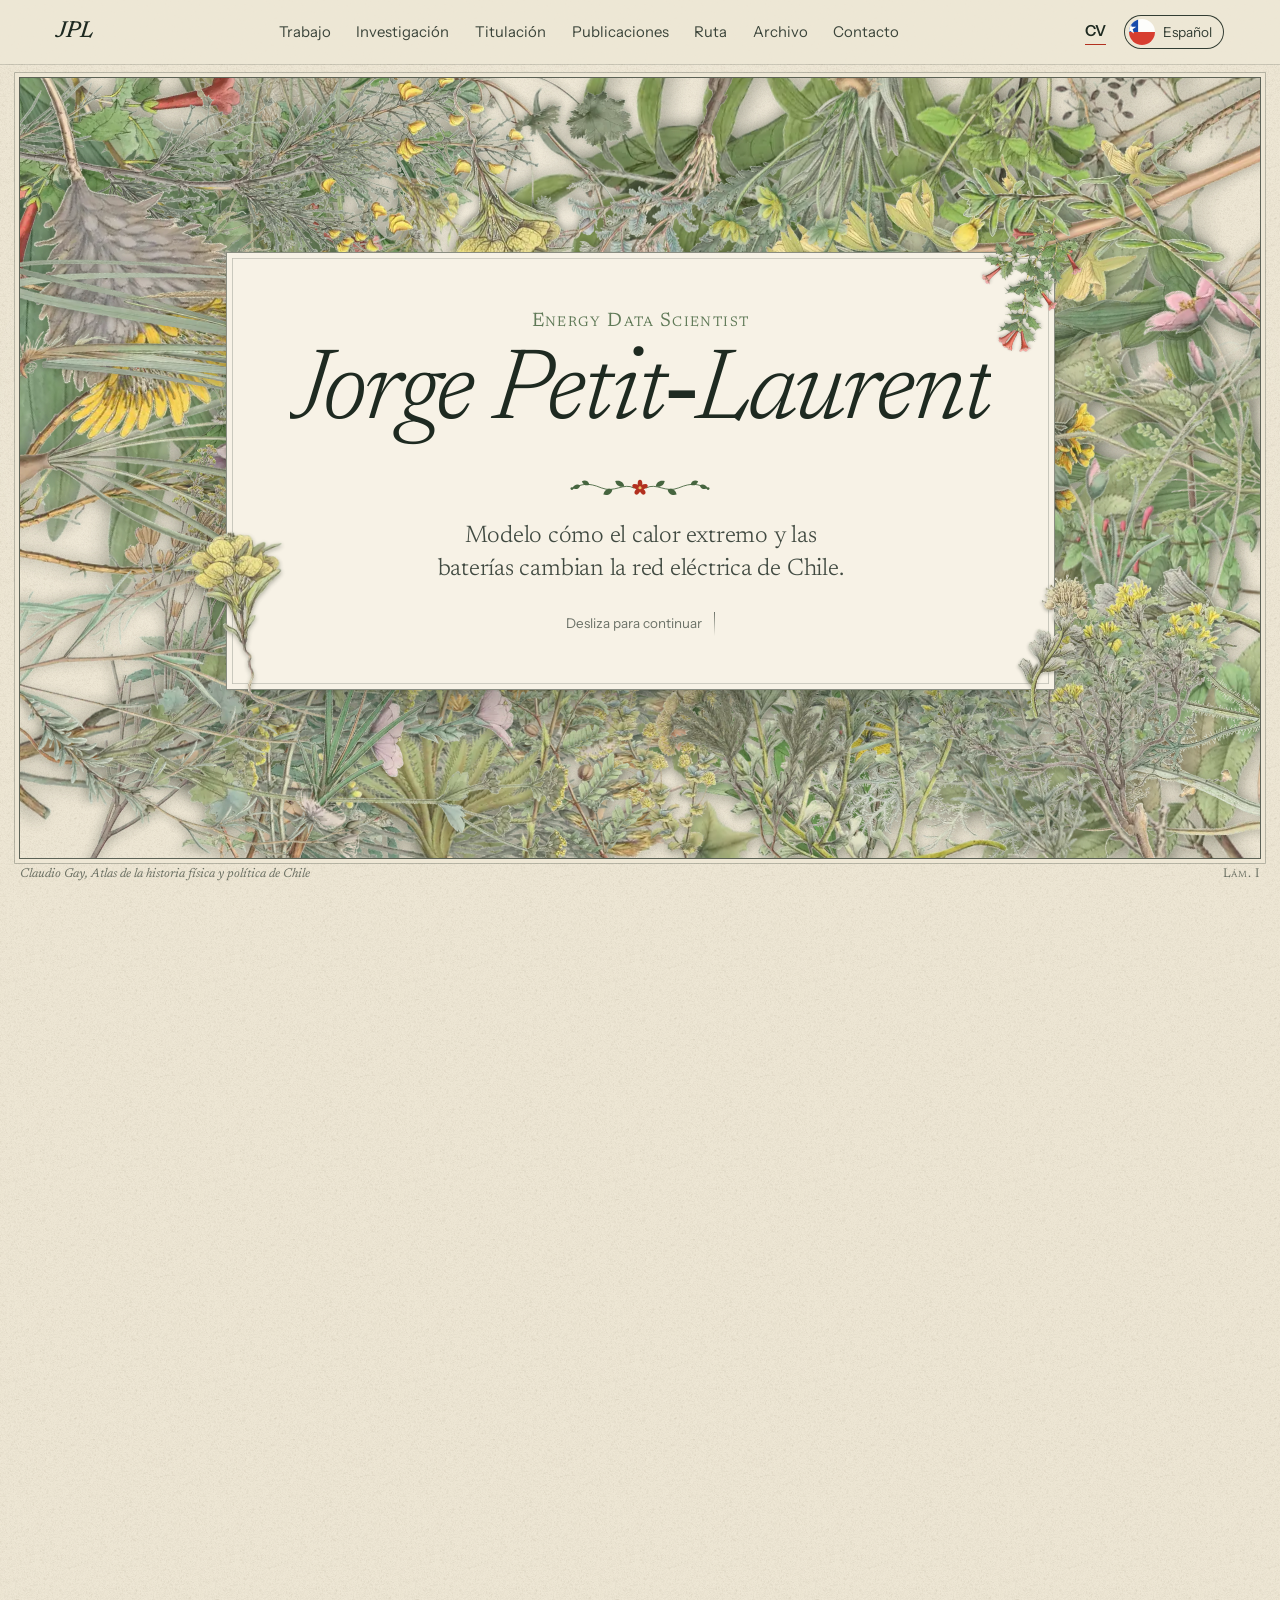
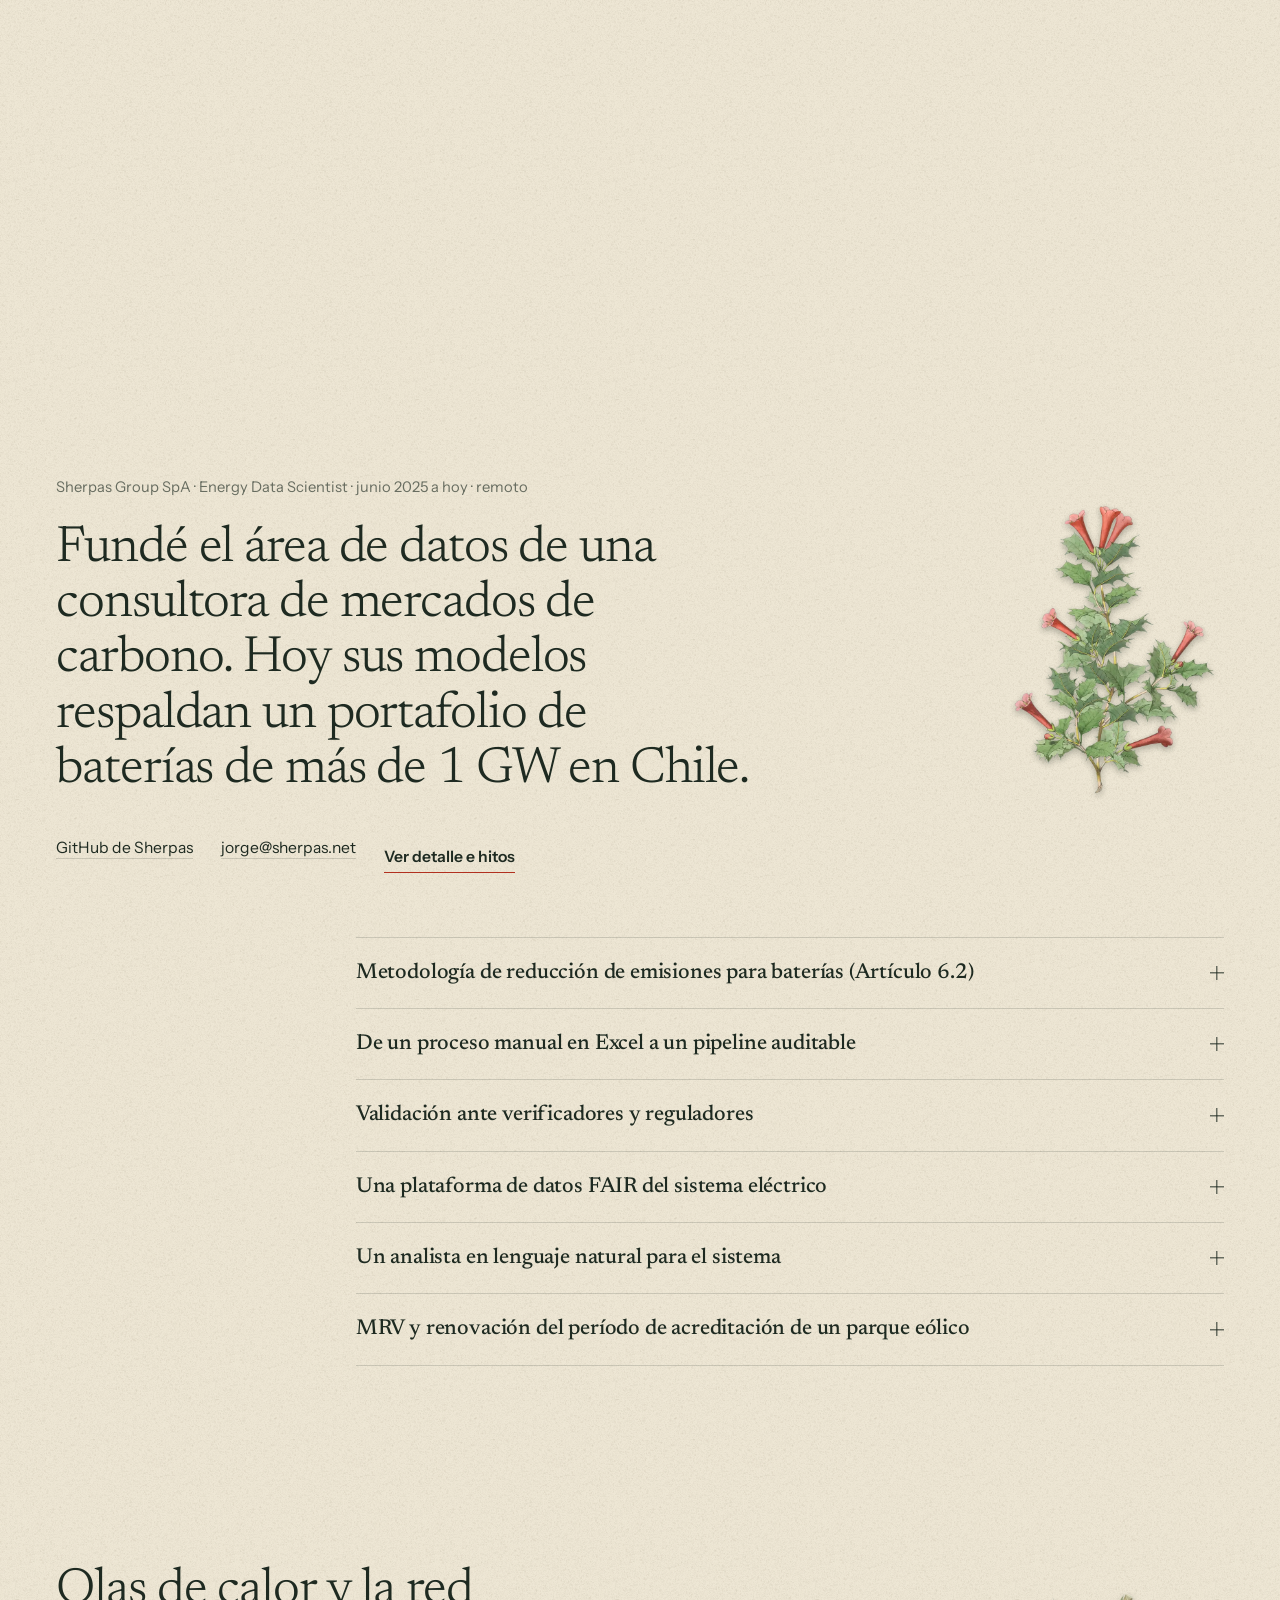
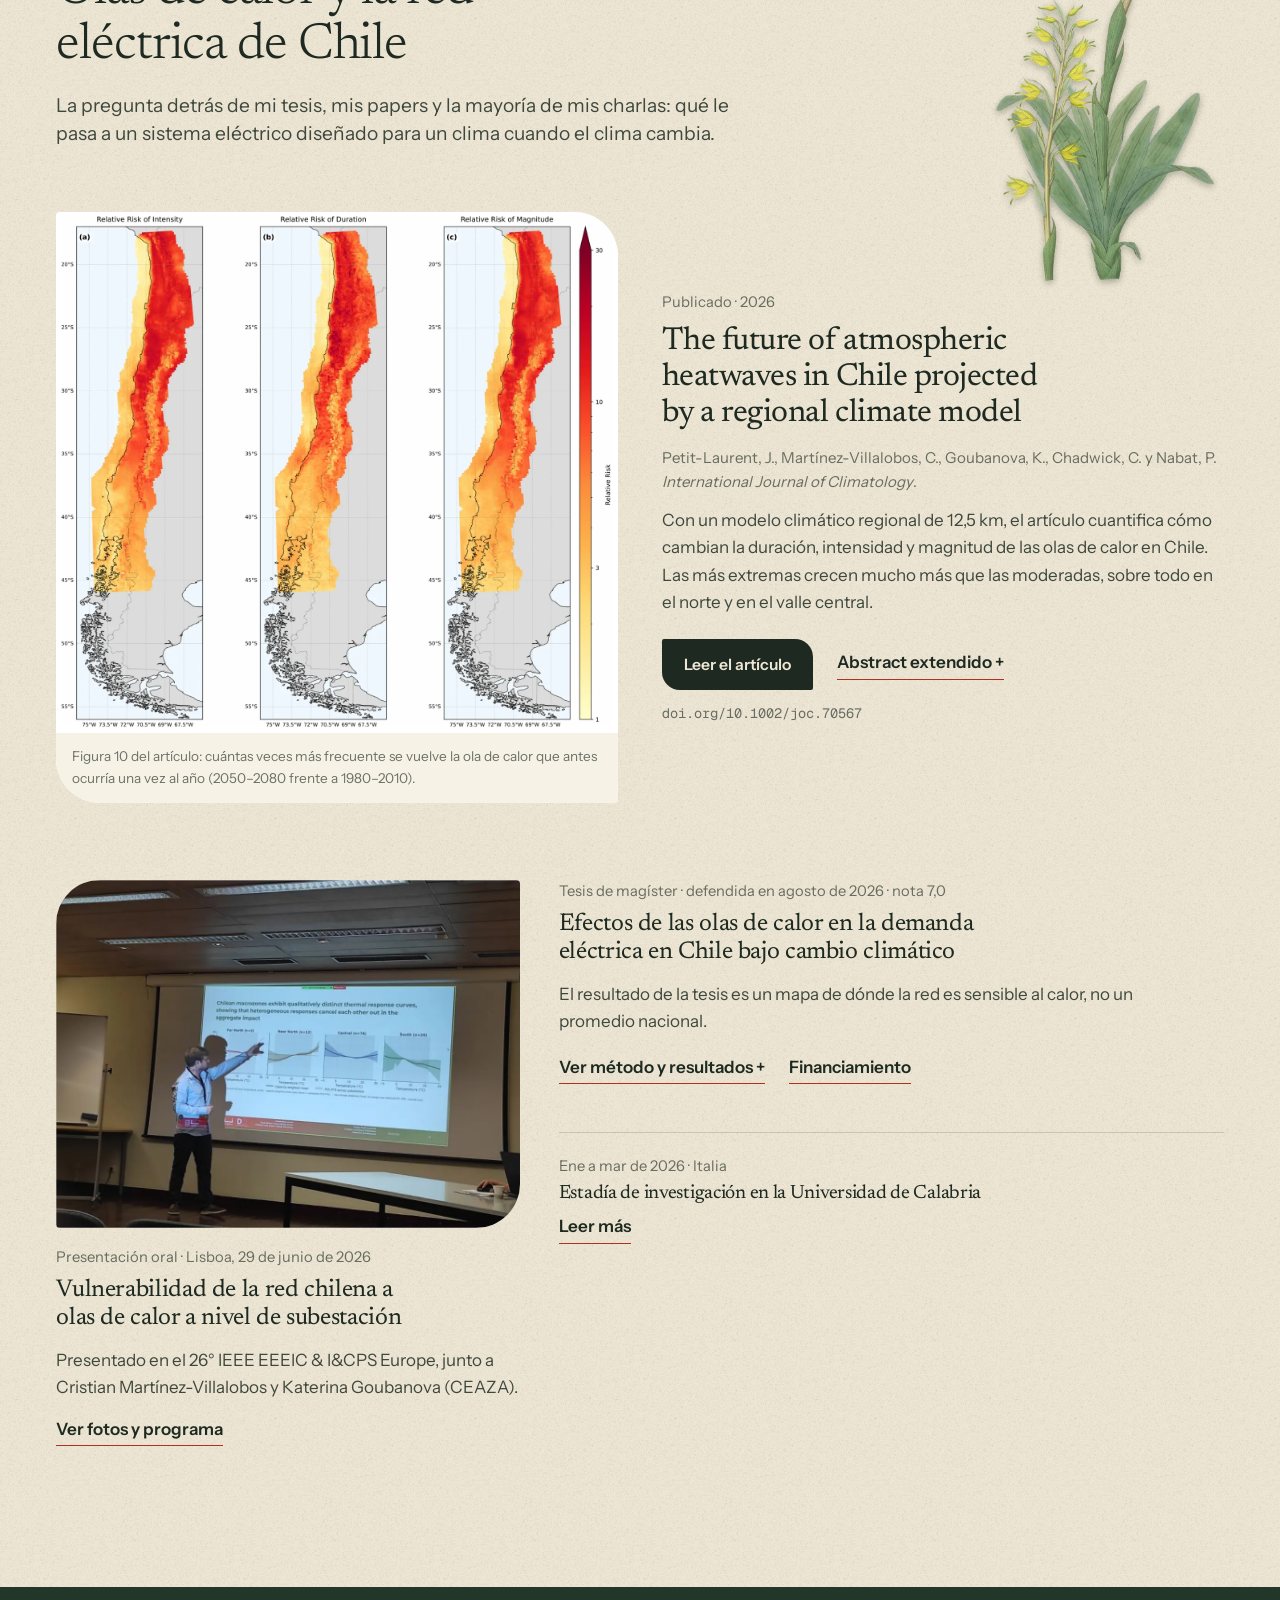
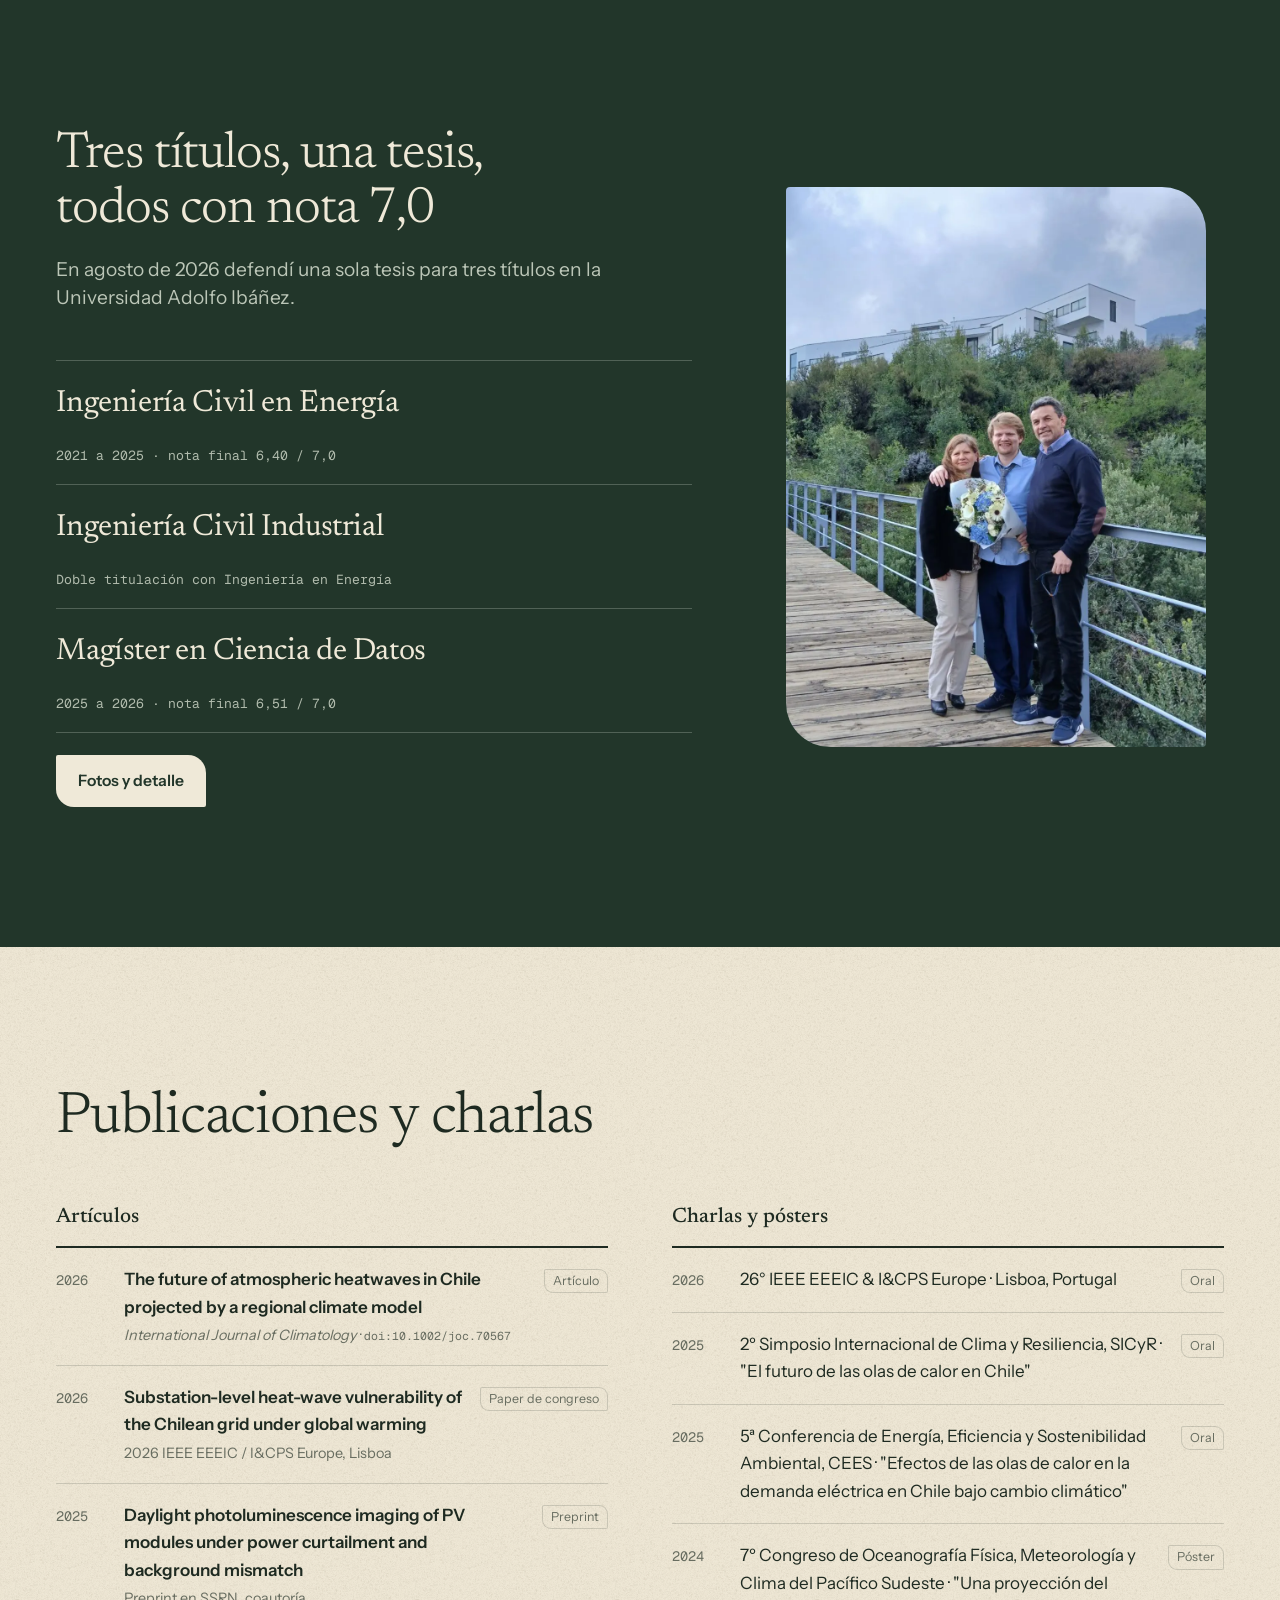
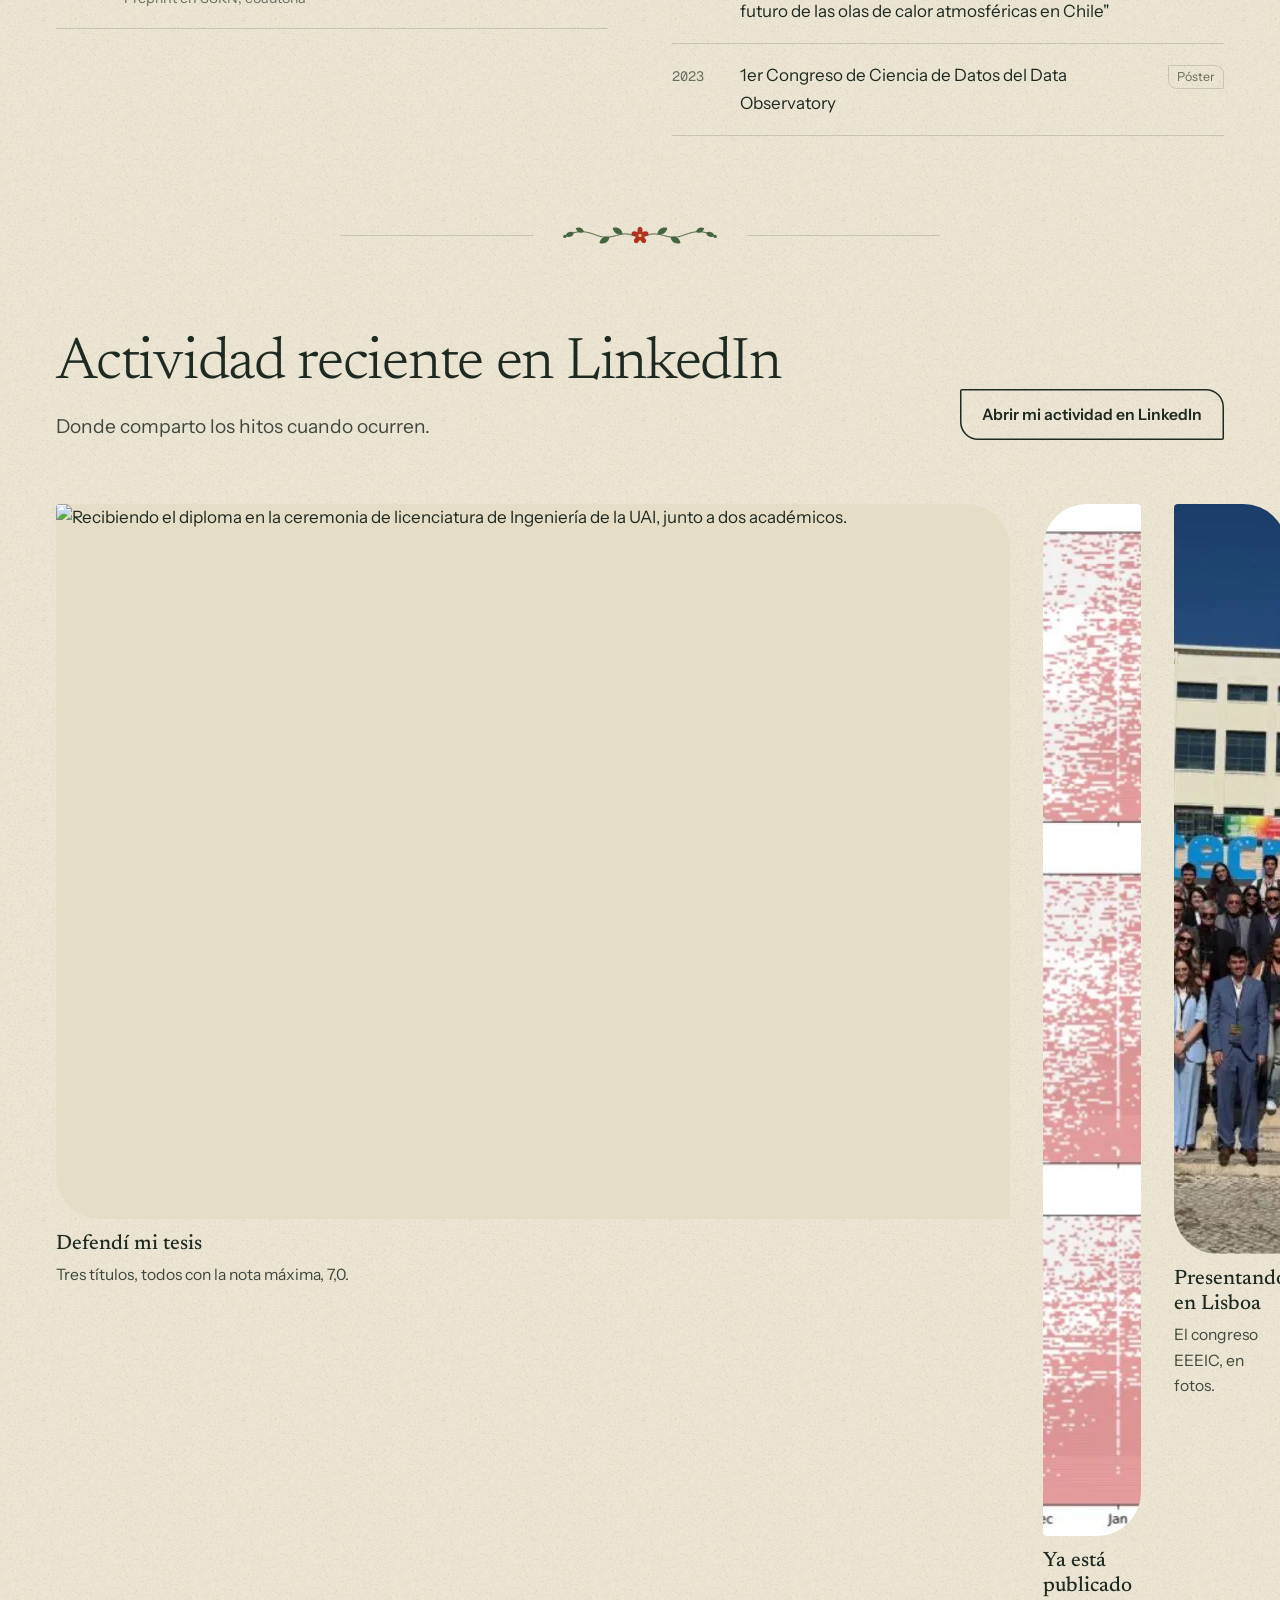
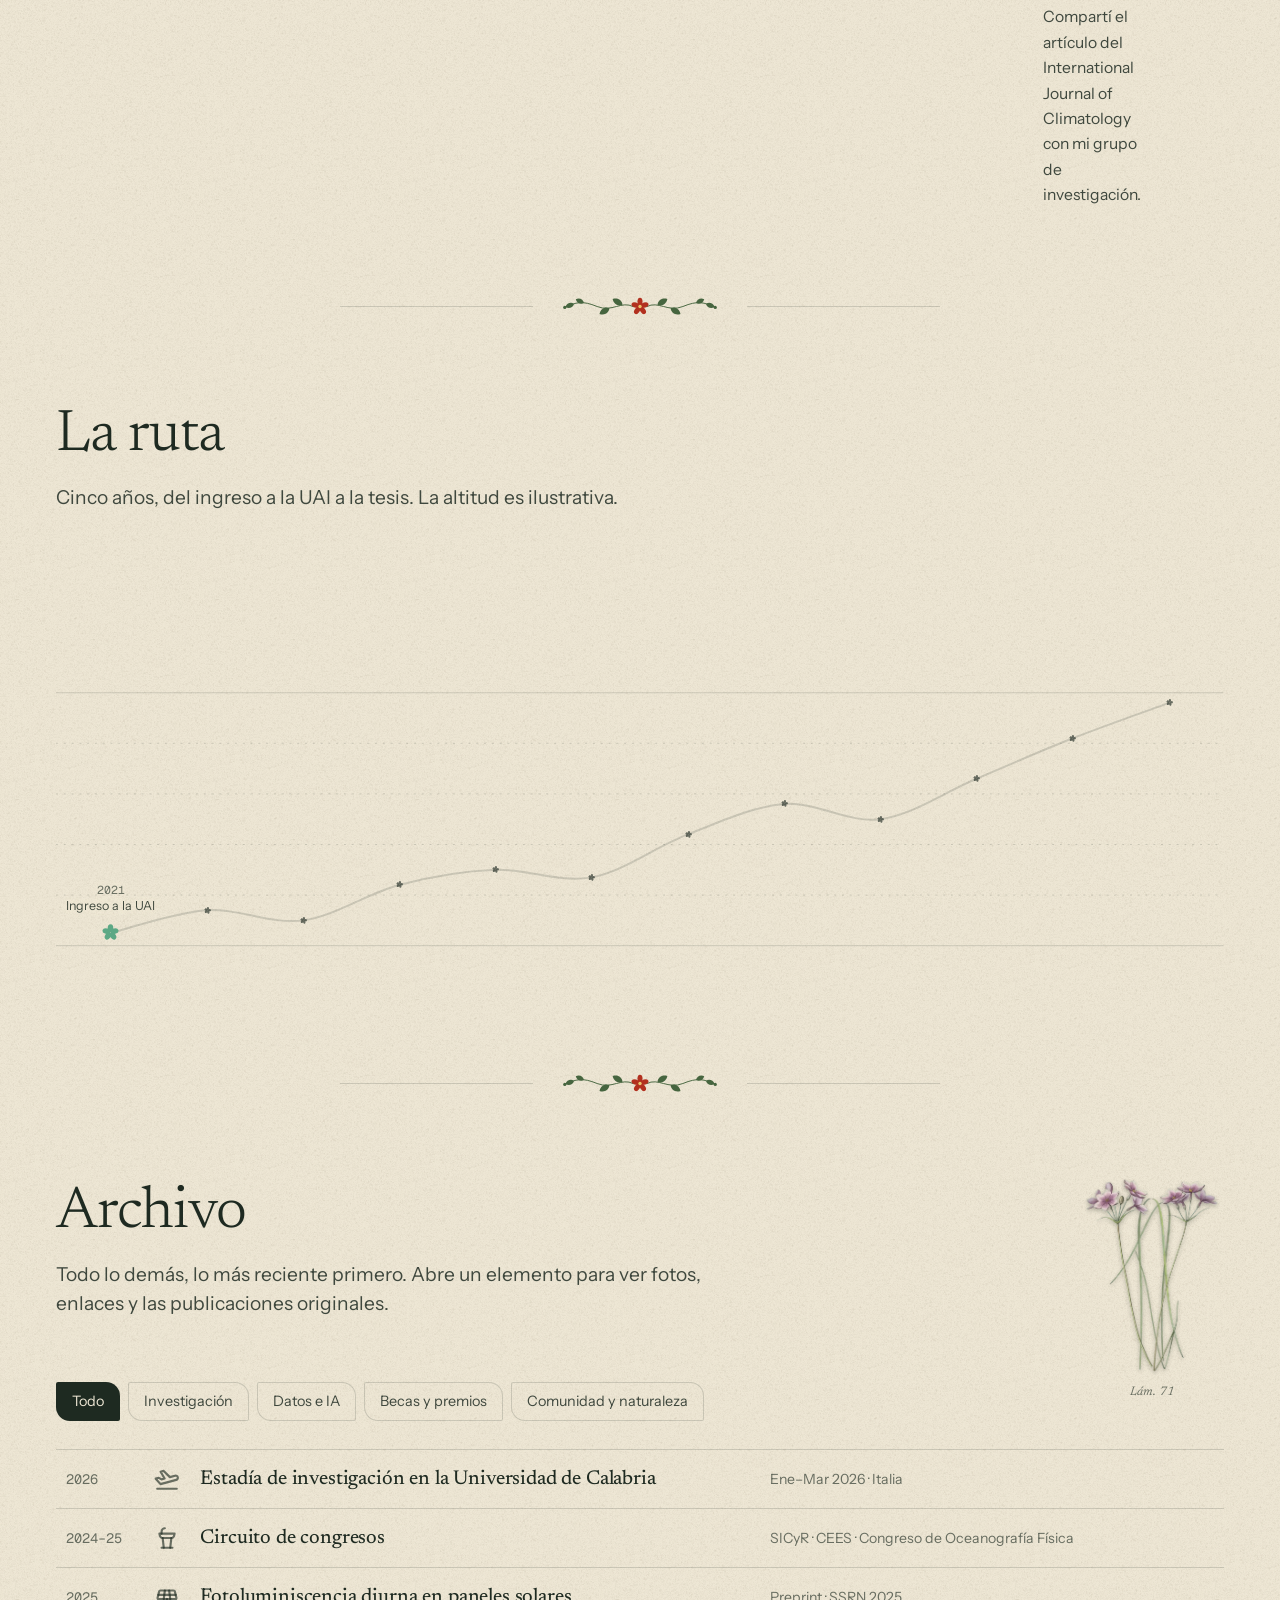
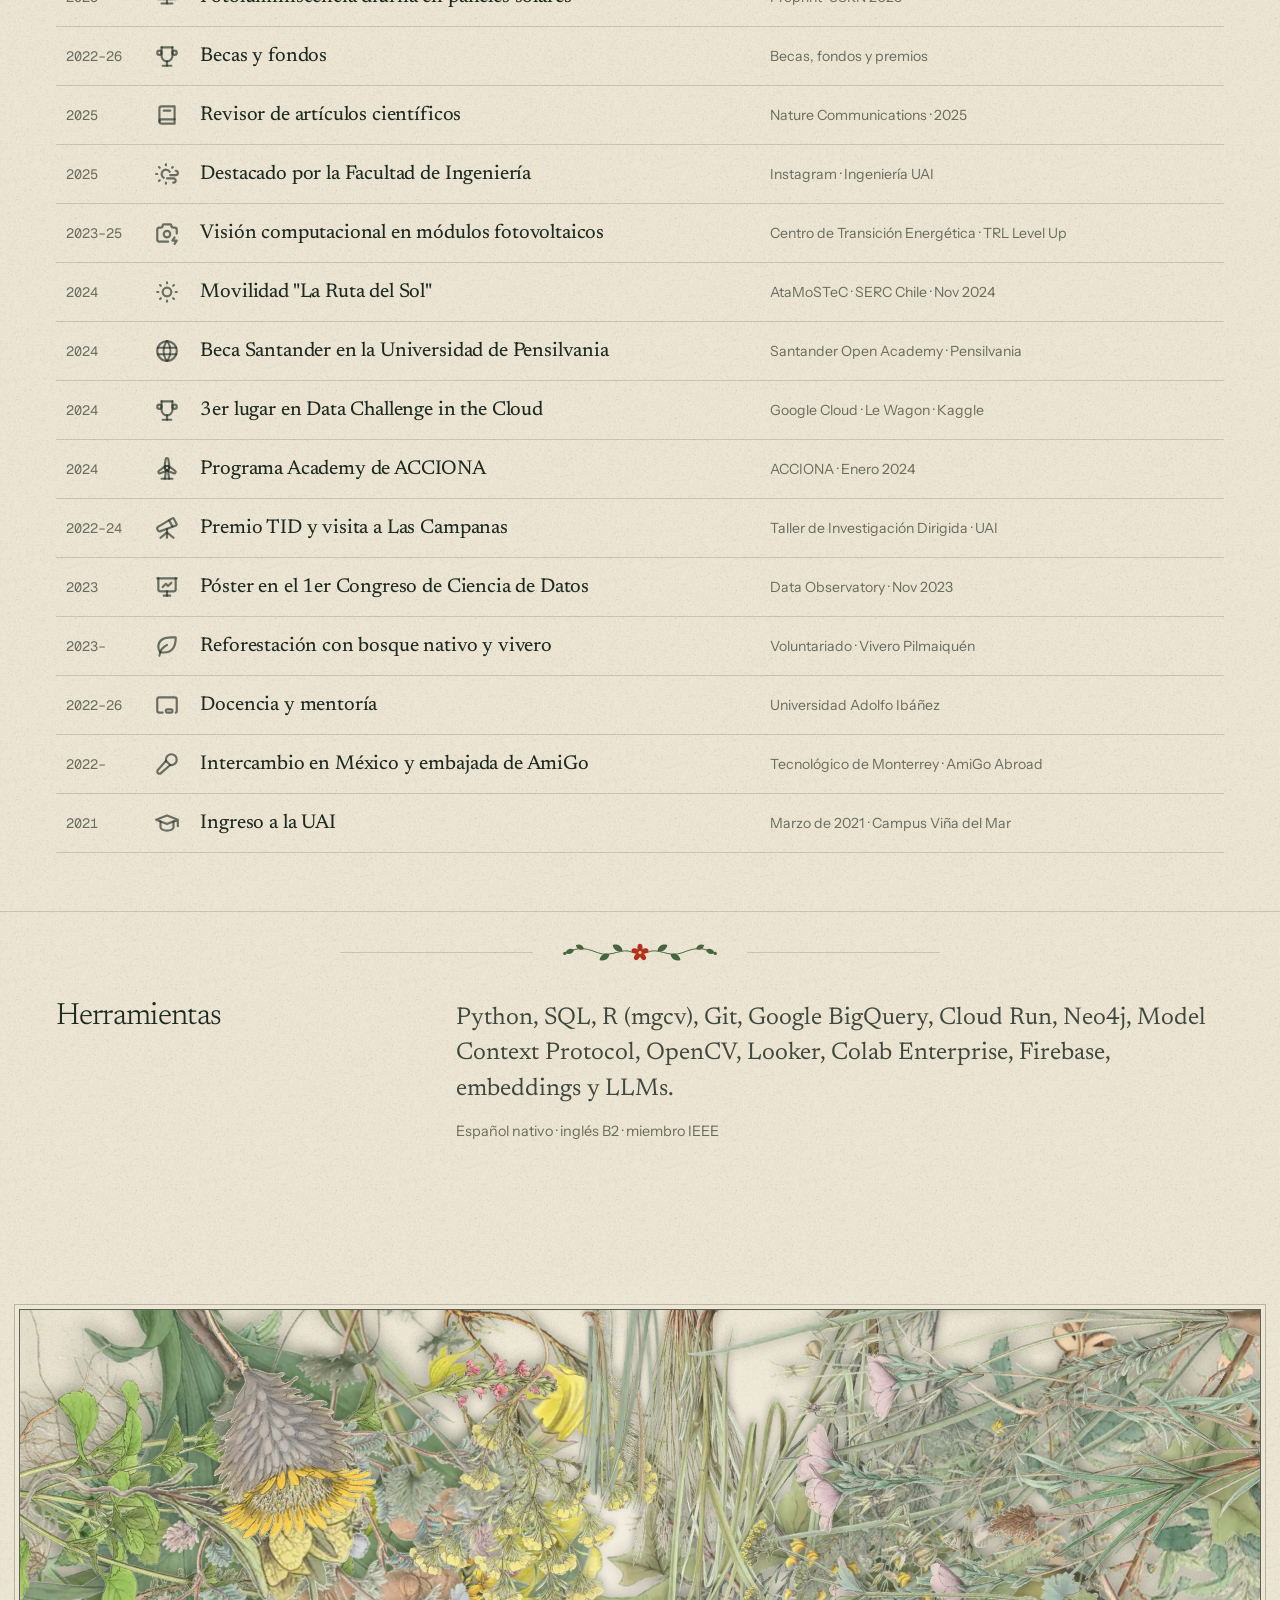
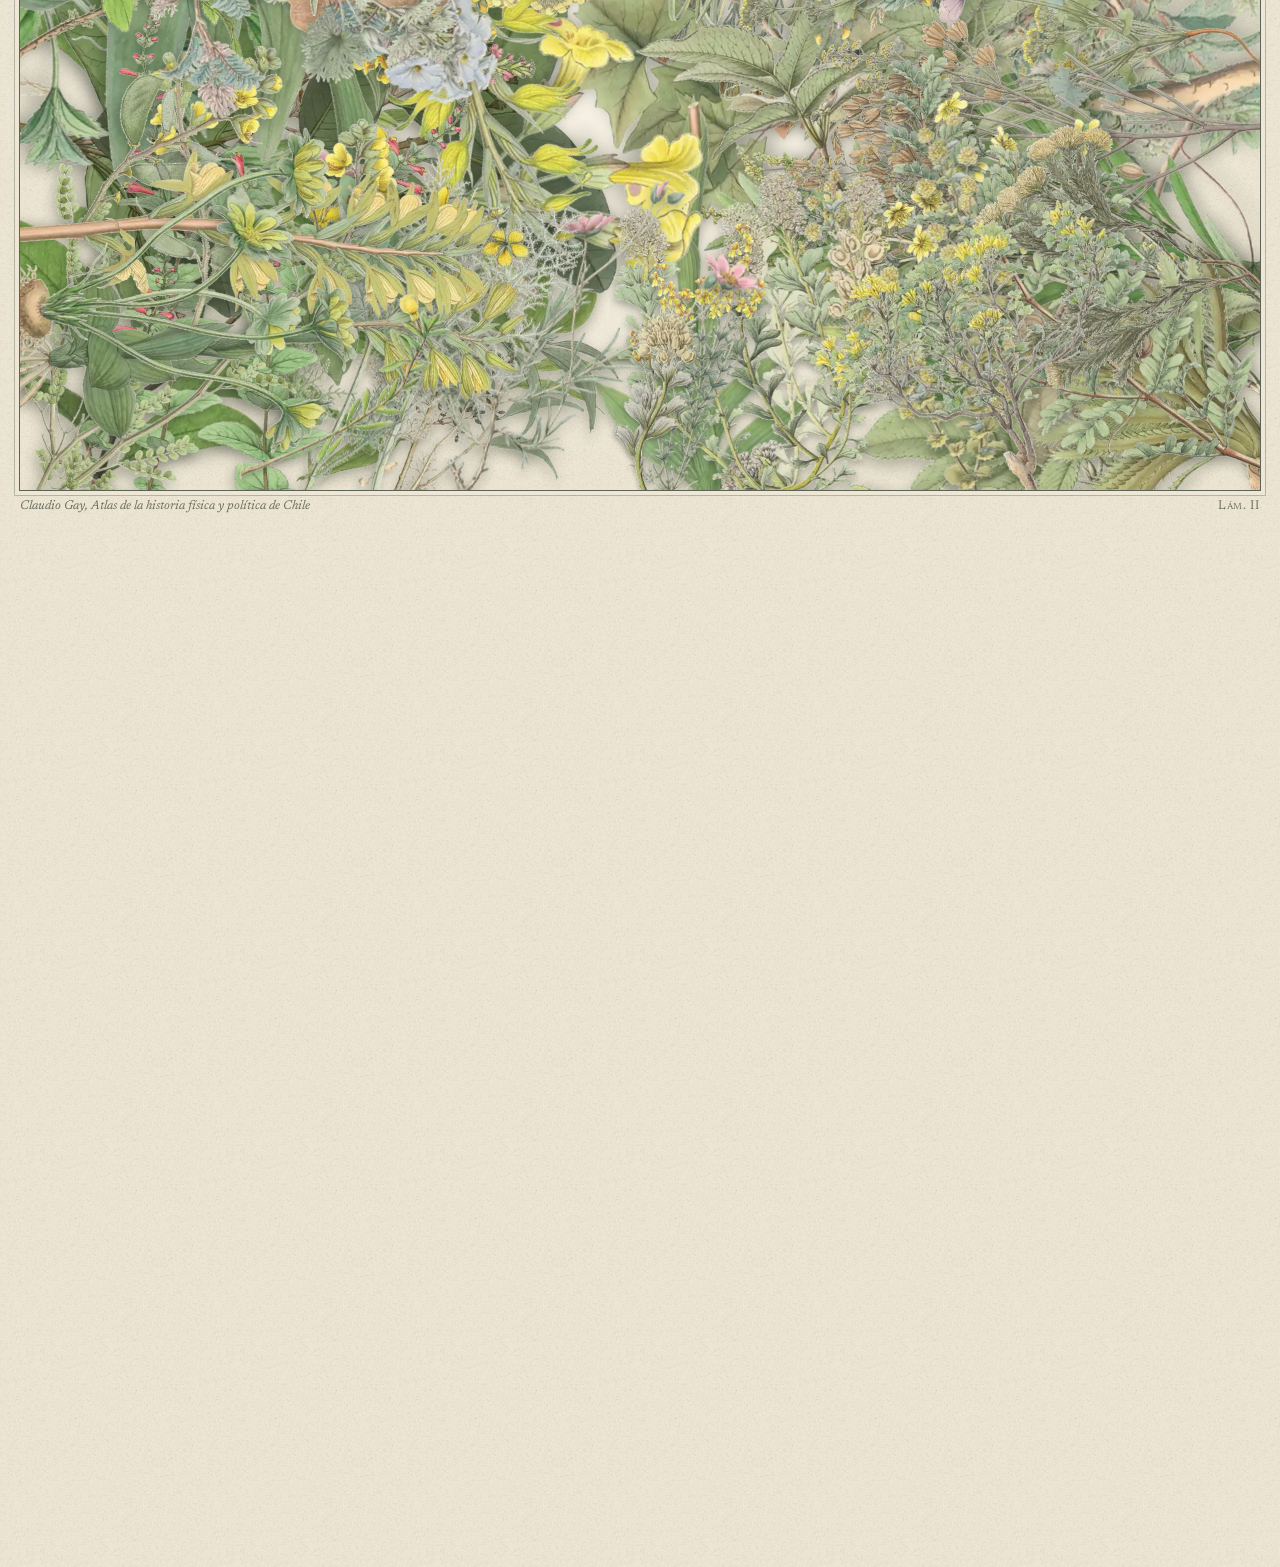
==== commit 3c831f57: "Replace CV buttons with a plain CV link in the header and contact links Co-Authored-By: Claude Opus " ====
--- a/index.html
+++ b/index.html
@@ -172,6 +172,7 @@
     <a href="#contacto" data-i18n="nav.contact">Contacto</a>
   </nav>
   <div class="bar-tools">
+    <a class="cv-link" data-cv href="assets/cv/Jorge_Petit-Laurent_CV_ES.pdf" target="_blank" rel="noopener">CV</a>
     <button class="lang-toggle" id="langToggle" type="button" aria-pressed="false" title="Español / English">
       <span class="lang-flip"><span class="lang-flip-inner">
         <span class="lang-face lang-face--front" aria-hidden="true"><svg viewBox="0 0 30 20" preserveAspectRatio="xMidYMid slice"><rect width="30" height="20" fill="#fff"/><rect y="10" width="30" height="10" fill="#D52B1E"/><rect width="12" height="10" fill="#0039A6"/><polygon fill="#fff" points="6,2.6 7.1,5.9 10.6,5.9 7.8,7.9 8.9,11.2 6,9.2 3.1,11.2 4.2,7.9 1.4,5.9 4.9,5.9"/></svg></span>
@@ -208,7 +209,6 @@
         <li><a href="#titulacion" data-i18n="hero.l2">Magíster en Ciencia de Datos, tesis con nota 7,0</a></li>
         <li><a href="#investigacion" data-i18n="hero.l3">Publicado en el International Journal of Climatology, 2026</a></li>
       </ul>
-      <a class="cv-btn" data-cv href="assets/cv/Jorge_Petit-Laurent_CV_ES.pdf" download><span data-i18n="bot.cv">Descargar CV (PDF)</span></a>
     </div></div>
   </div>
 </section>
@@ -484,11 +484,11 @@
       <h2 class="foot-h" id="contH" data-i18n="c.h">Conversemos</h2>
       <p class="foot-p" data-i18n="c.p">Me interesa conversar sobre resiliencia de sistemas eléctricos, riesgo climático, mercados de carbono e infraestructura de datos.</p>
       <a class="foot-mail" href="mailto:petitlaurent.ja@gmail.com">petitlaurent.ja@gmail.com</a>
-      <p class="foot-cv"><a class="cv-btn" data-cv href="assets/cv/Jorge_Petit-Laurent_CV_ES.pdf" download><span data-i18n="bot.cv">Descargar CV (PDF)</span></a></p>
       <ul class="foot-links">
         <li><a href="https://www.linkedin.com/in/jorge-petit-laurent" target="_blank" rel="noopener noreferrer">LinkedIn</a></li>
         <li><a href="https://github.com/pinkypetit" target="_blank" rel="noopener noreferrer">GitHub</a></li>
         <li><a href="https://orcid.org/0009-0006-2945-610X" target="_blank" rel="noopener noreferrer">ORCID</a></li>
+        <li><a class="cv-link" data-cv href="assets/cv/Jorge_Petit-Laurent_CV_ES.pdf" target="_blank" rel="noopener">CV</a></li>
         <li><button type="button" data-open="about" data-i18n="nav.about">Sobre mí</button></li>
       </ul>
       <p class="foot-small mono">© 2026 Jorge Petit-Laurent · <span data-i18n="c.updated">Actualizado en septiembre de 2026</span></p>
--- a/css/botanico.css
+++ b/css/botanico.css
@@ -148,10 +148,9 @@
 .li-card{overflow:visible}
 .degrees{background:var(--deep)}
 .deg-photos{grid-template-columns:1fr;max-width:420px;justify-self:center;width:100%}
-.cv-btn{display:inline-flex;align-items:center;gap:10px;margin-top:22px;padding:11px 20px;background:var(--ink);color:var(--card);border-radius:2px 16px 2px 16px;font-weight:600;font-size:.95rem;transition:background-color .3s,transform .3s var(--ease)}
-.cv-btn::before{content:"";width:13px;height:13px;background:currentColor;-webkit-mask:url("data:image/svg+xml,%3Csvg xmlns='http://www.w3.org/2000/svg' viewBox='0 0 16 16'%3E%3Cpath d='M7 1h2v8l3-3 1.4 1.4L8 12.8 2.6 7.4 4 6l3 3zM2 14h12v2H2z'/%3E%3C/svg%3E") center/contain no-repeat;mask:url("data:image/svg+xml,%3Csvg xmlns='http://www.w3.org/2000/svg' viewBox='0 0 16 16'%3E%3Cpath d='M7 1h2v8l3-3 1.4 1.4L8 12.8 2.6 7.4 4 6l3 3zM2 14h12v2H2z'/%3E%3C/svg%3E") center/contain no-repeat}
-.cv-btn:hover{background:var(--copihue);transform:translateY(-2px)}
-.foot-cv{margin:0}
+.bar-tools{display:flex;align-items:center;gap:18px}
+.bar-tools .cv-link{font-weight:600;font-size:.95rem;border-bottom:1.5px solid var(--copihue);padding-bottom:1px;transition:color .25s}
+.bar-tools .cv-link:hover{color:var(--copihue)}
 
 /* modal: sin desenfoque de fondo */
 .modal-overlay{background:rgba(24,34,26,.62);backdrop-filter:none;-webkit-backdrop-filter:none}
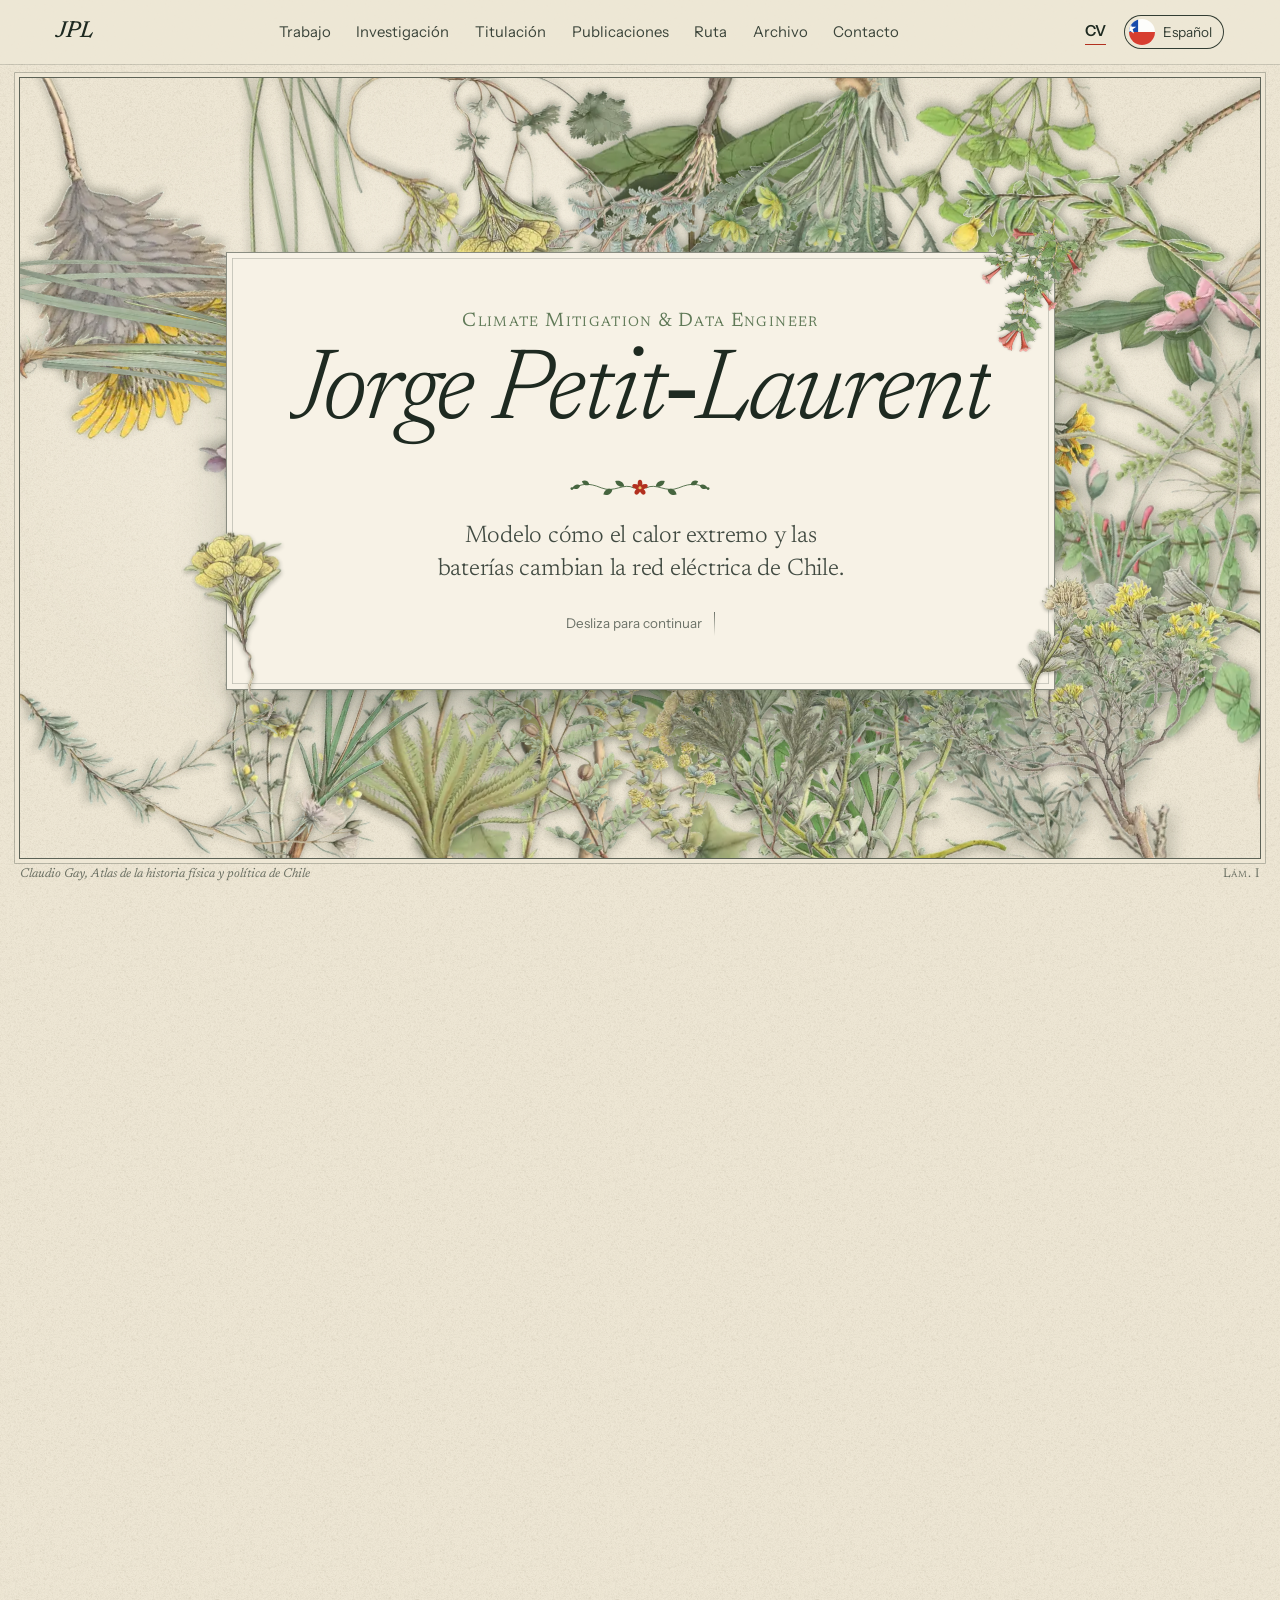
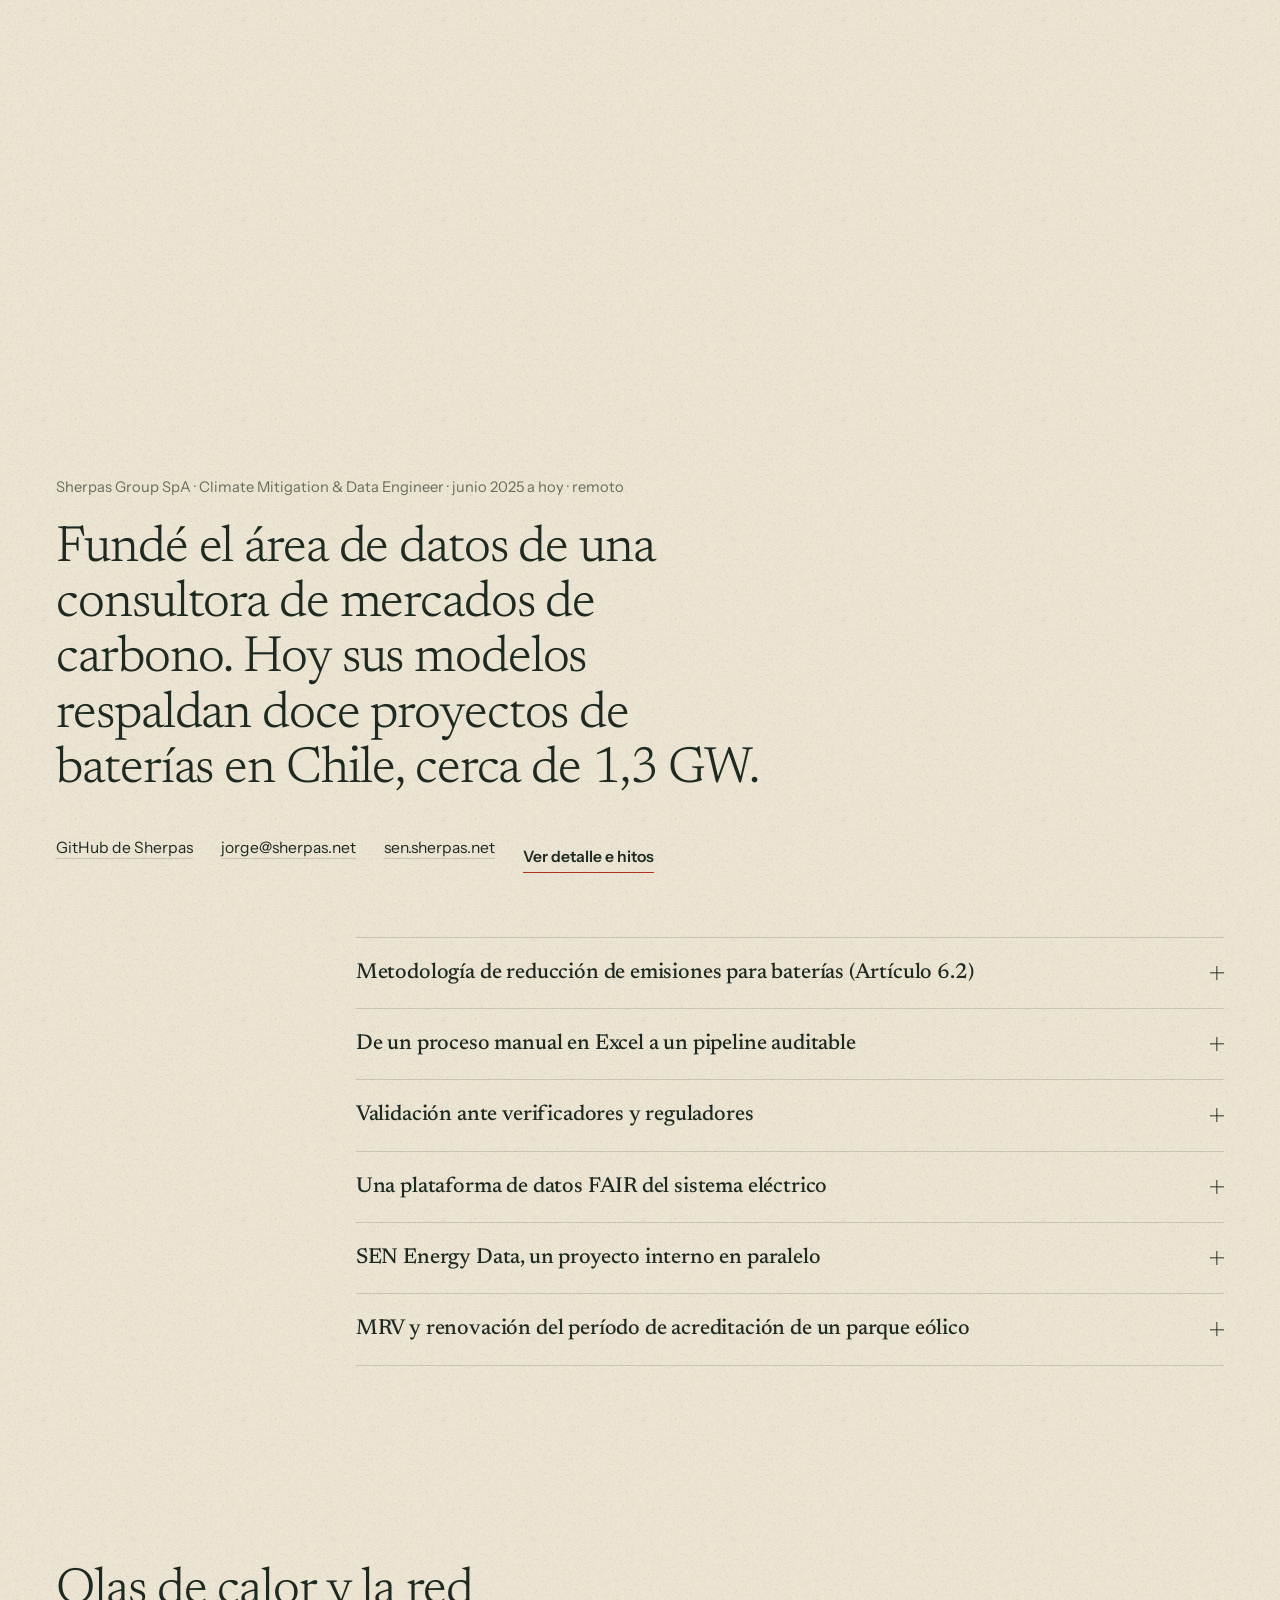
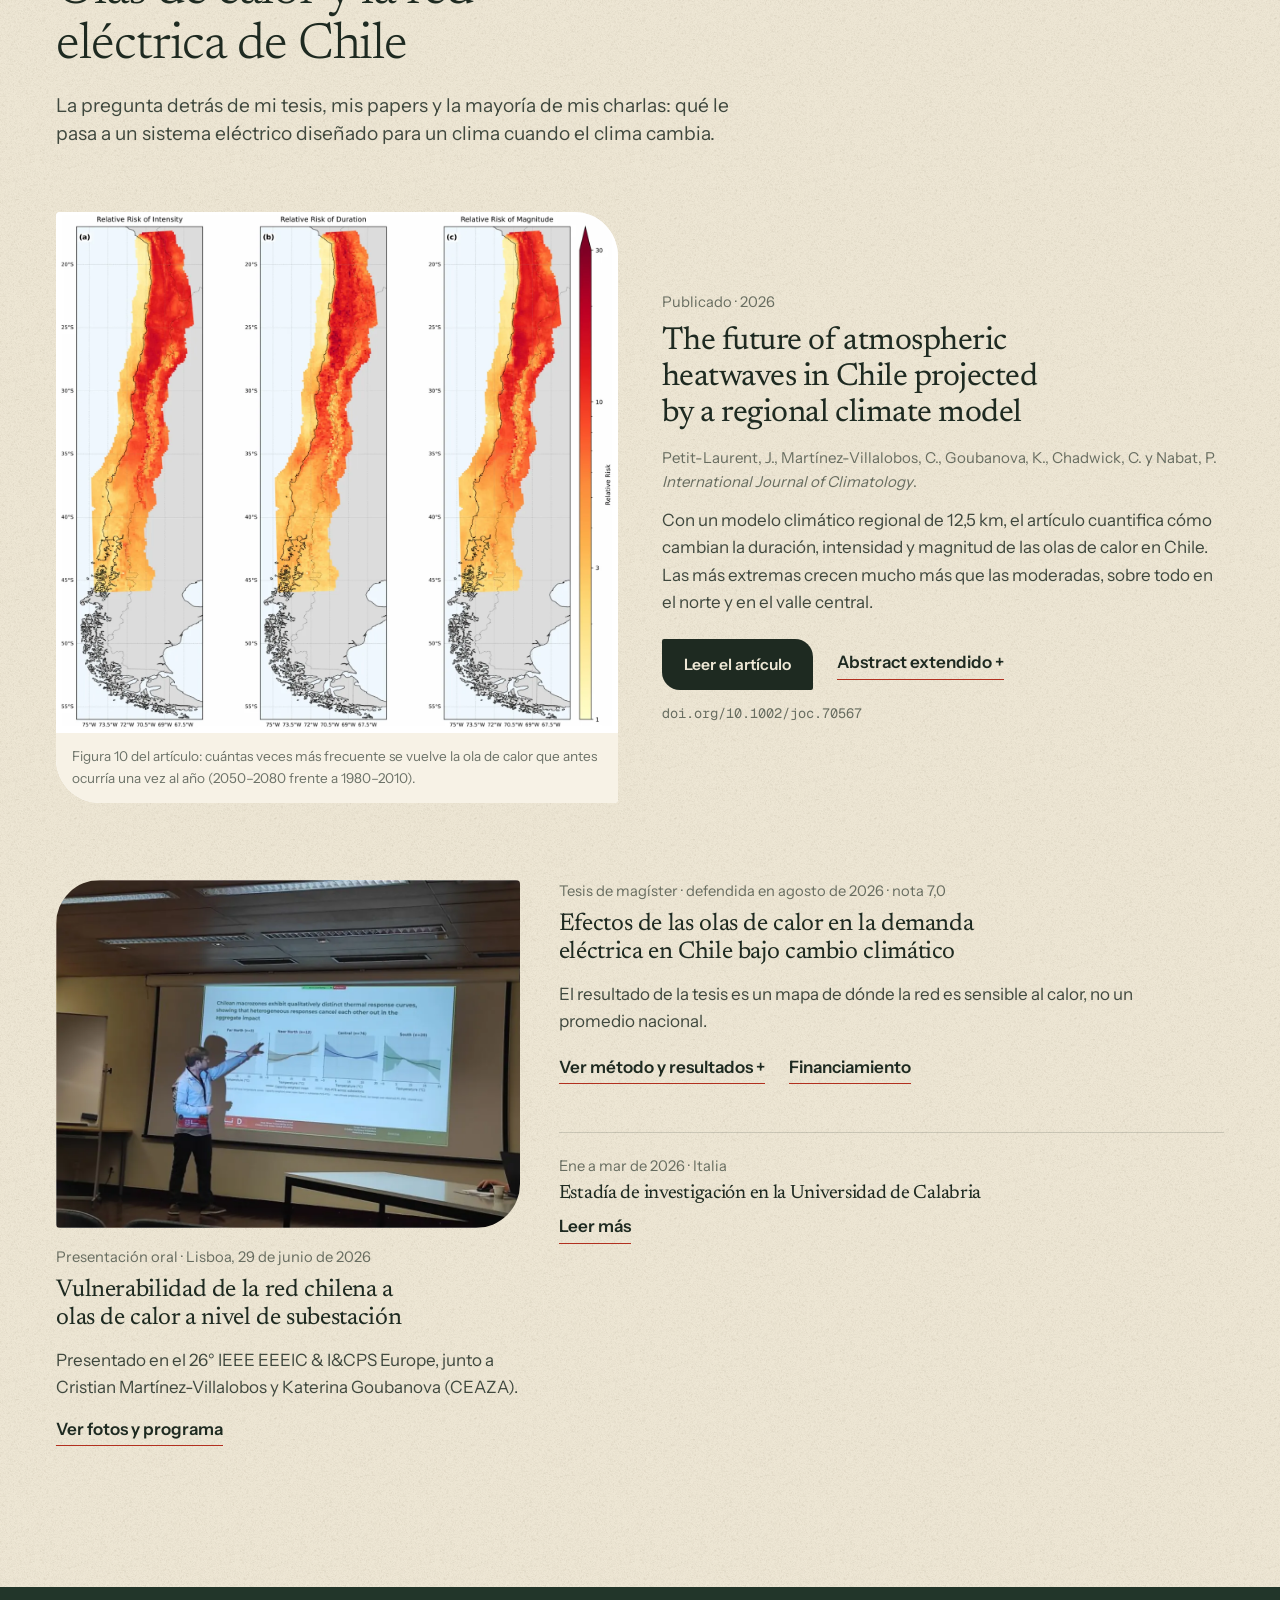
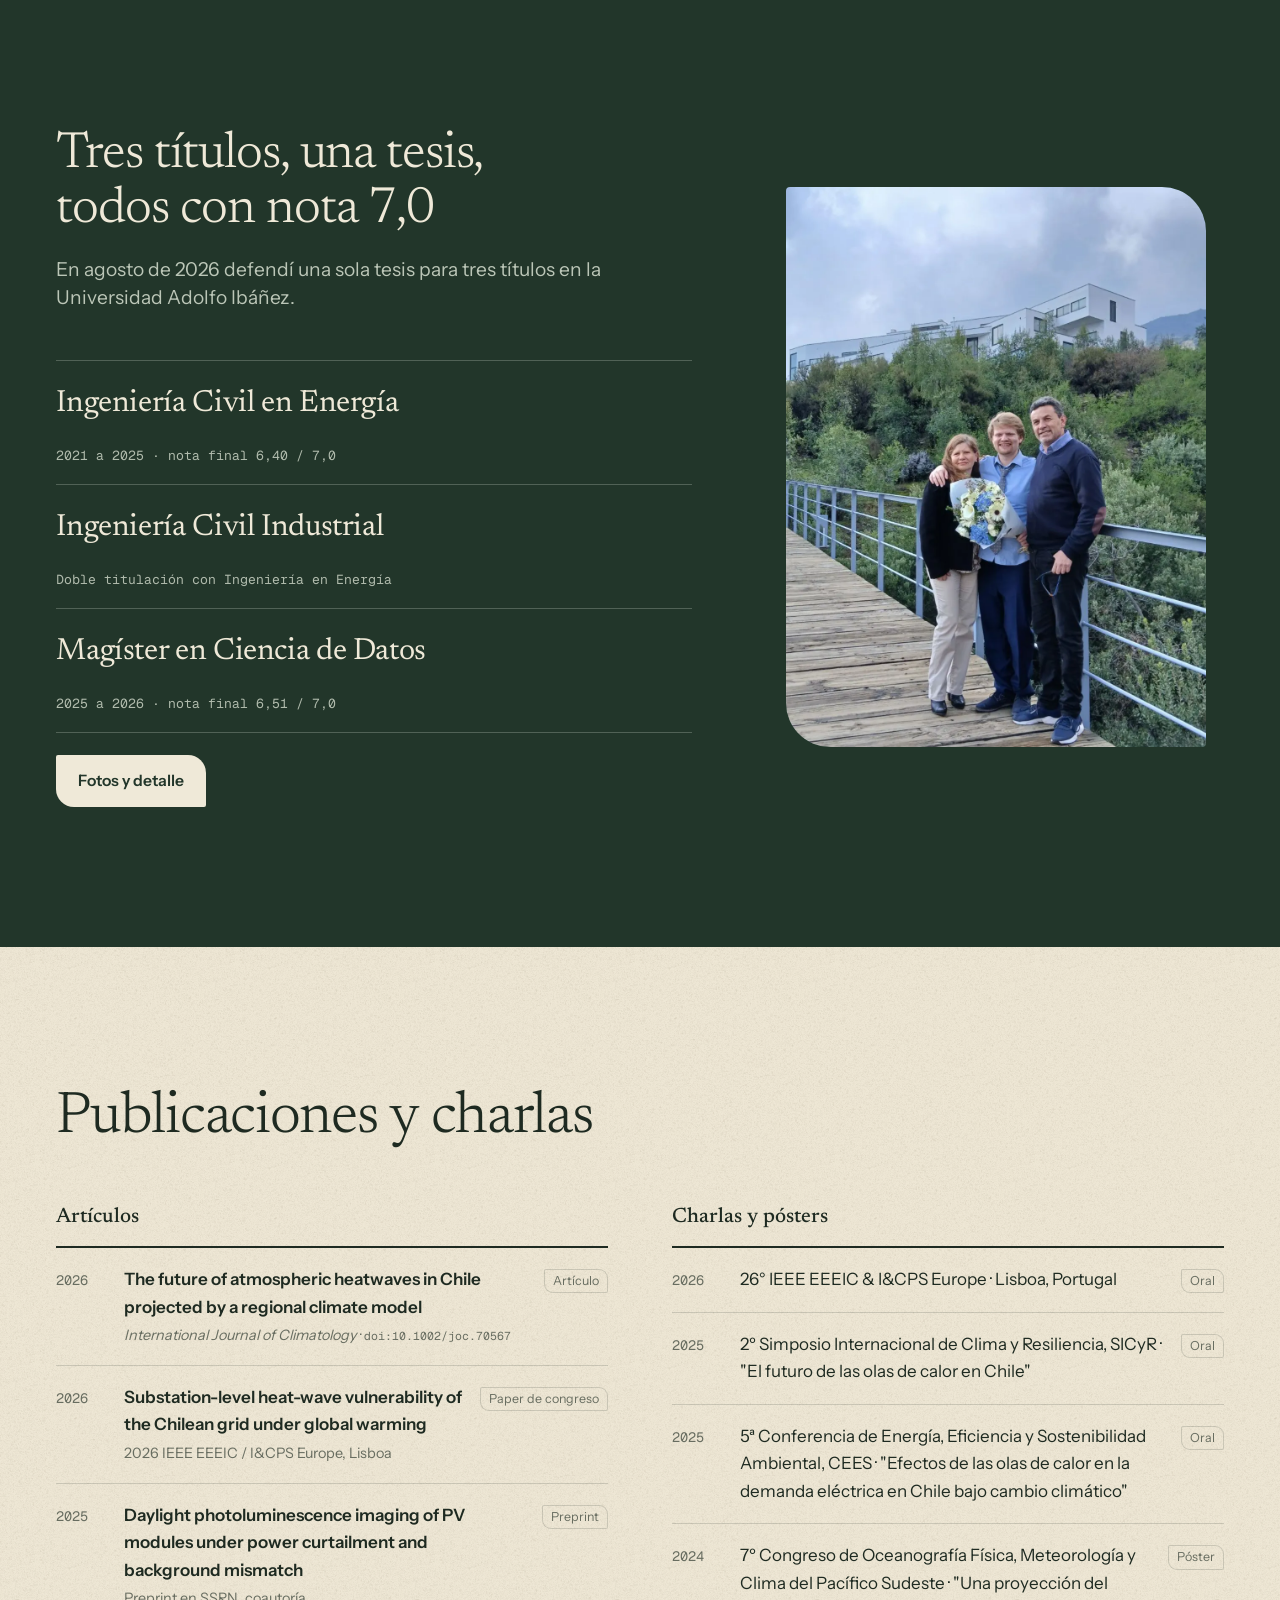
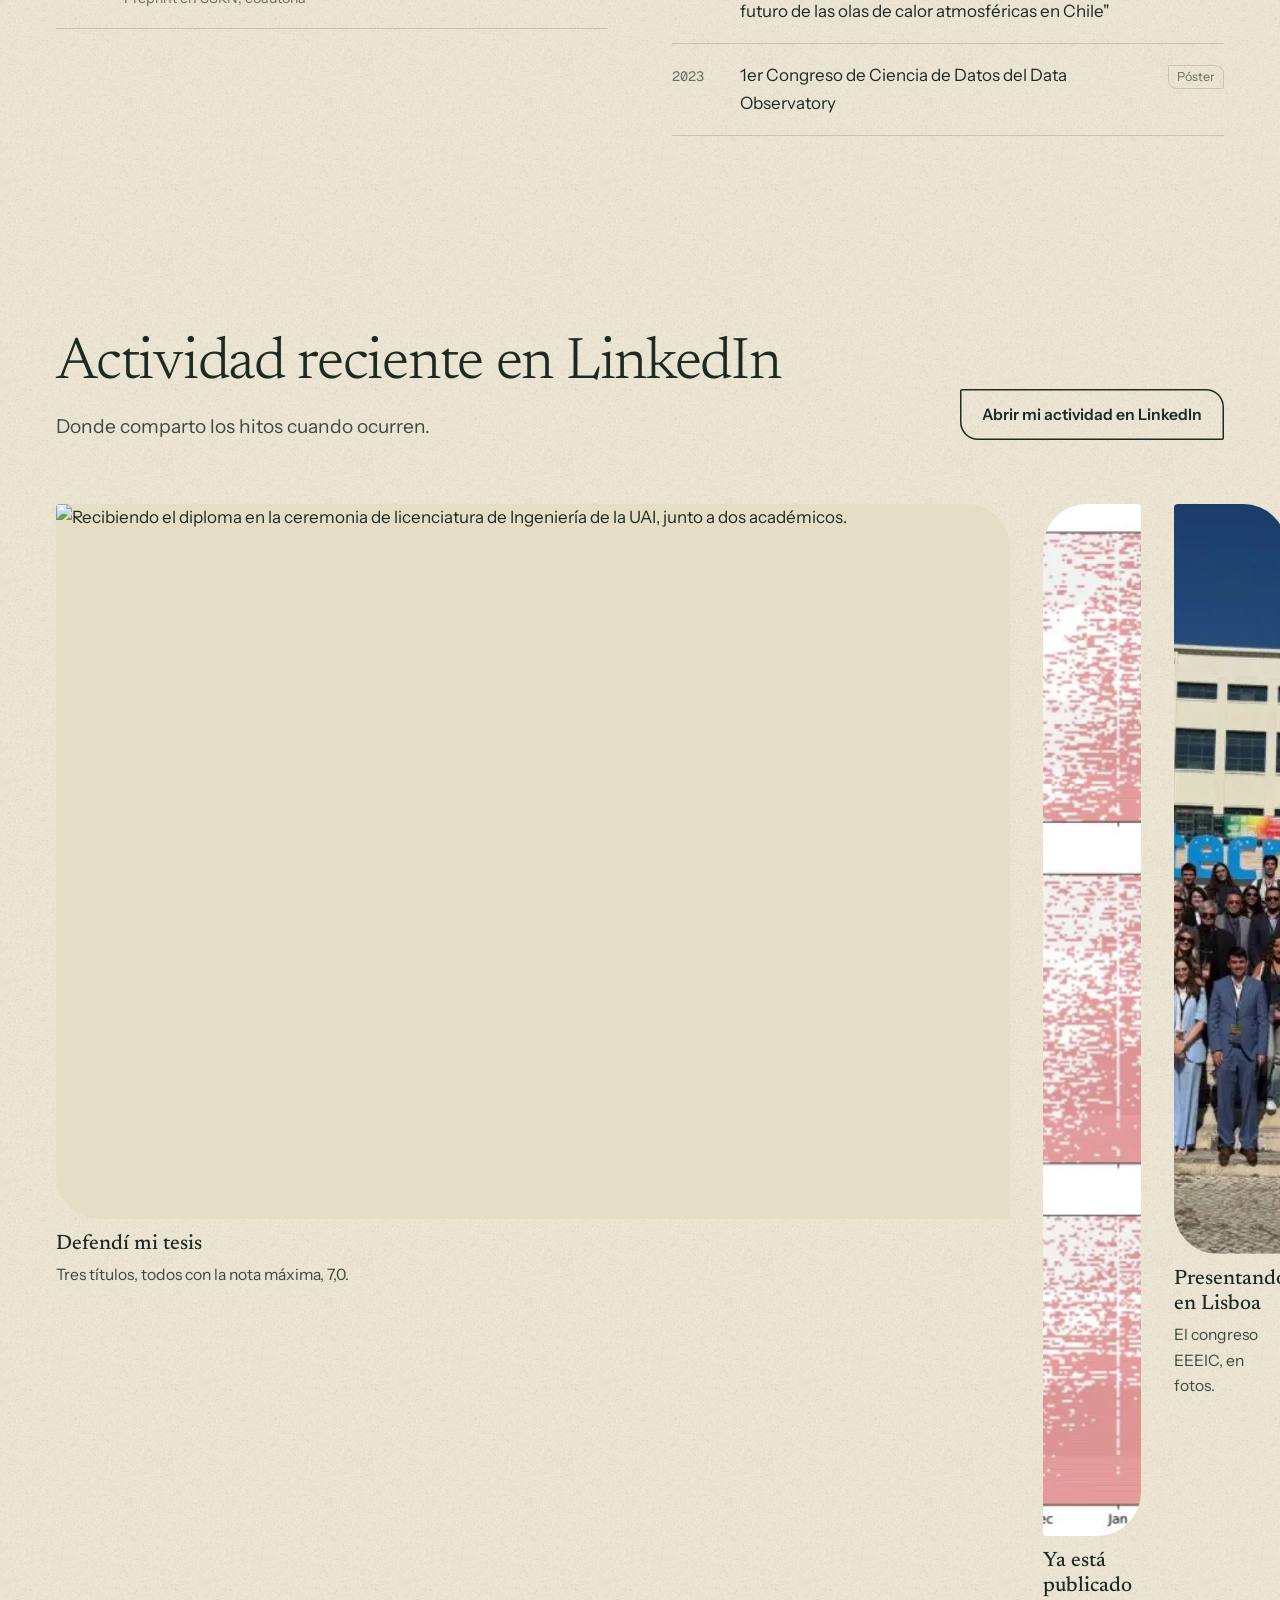
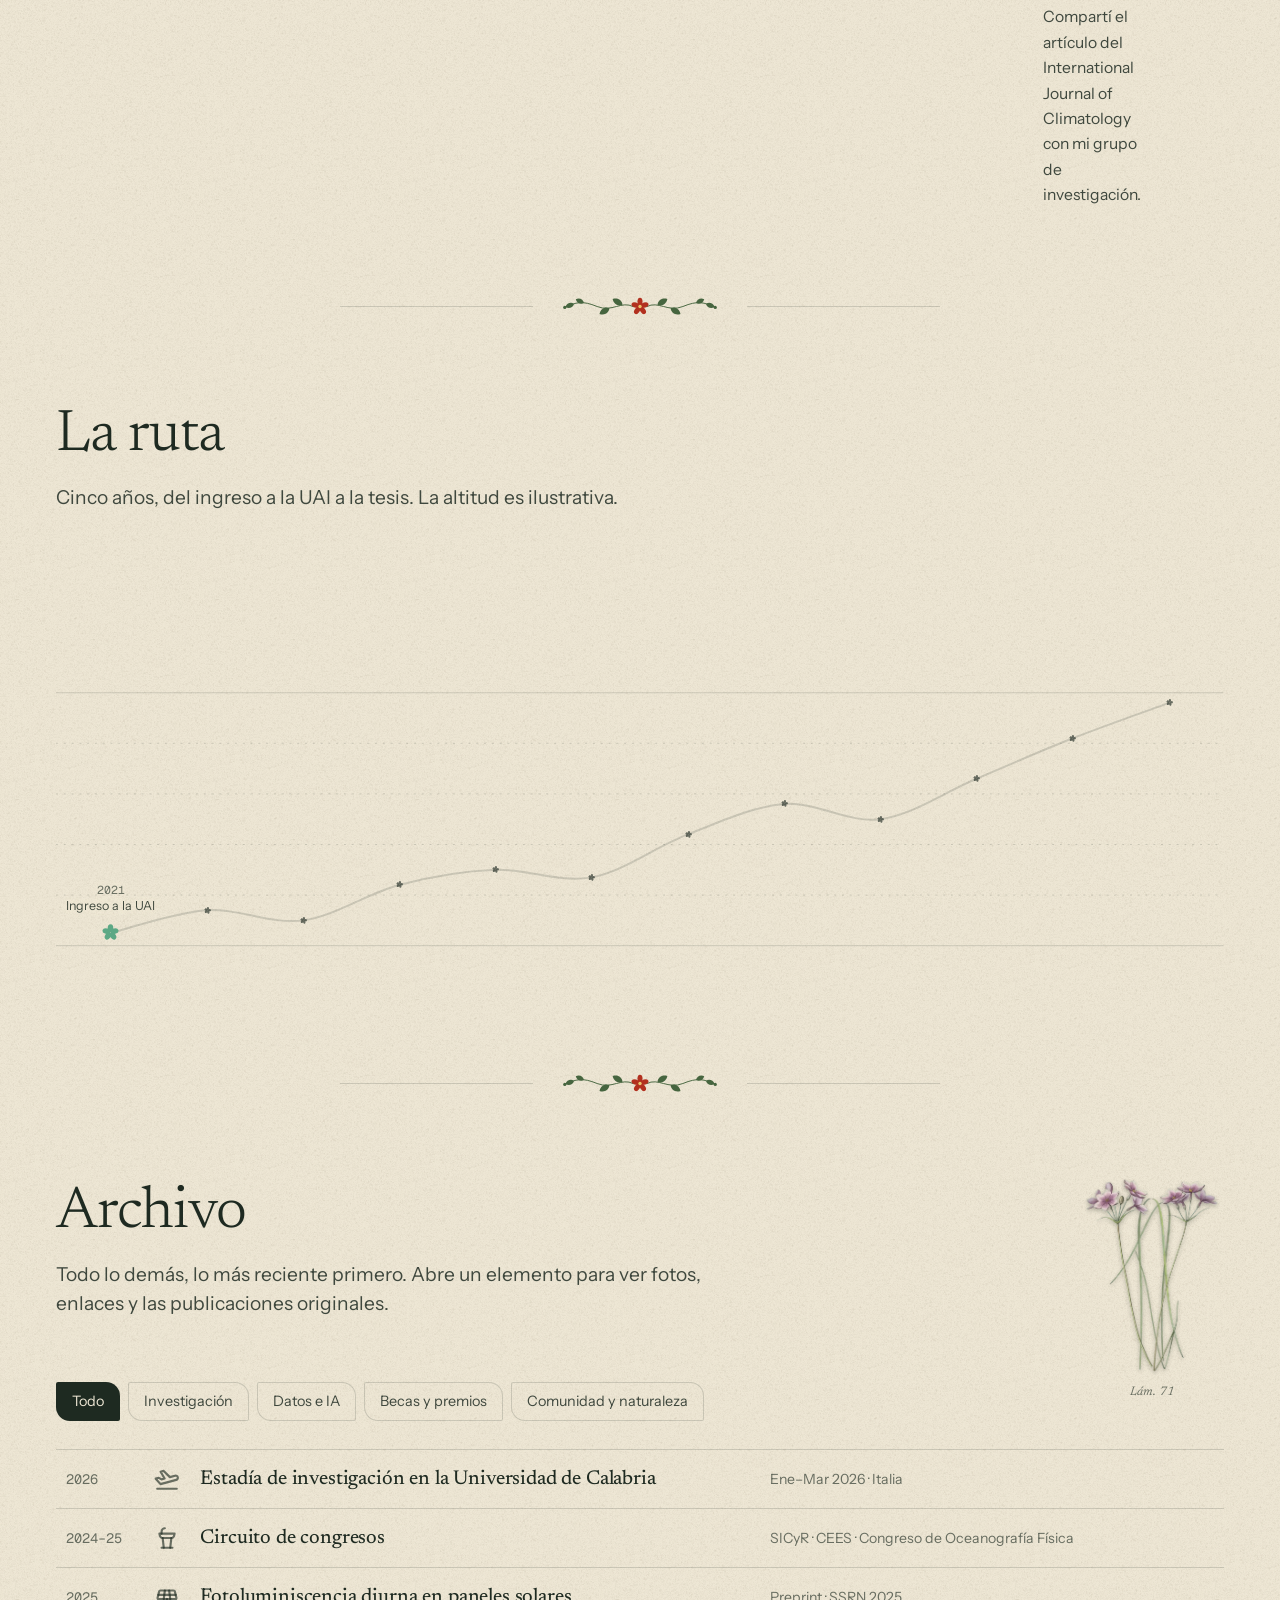
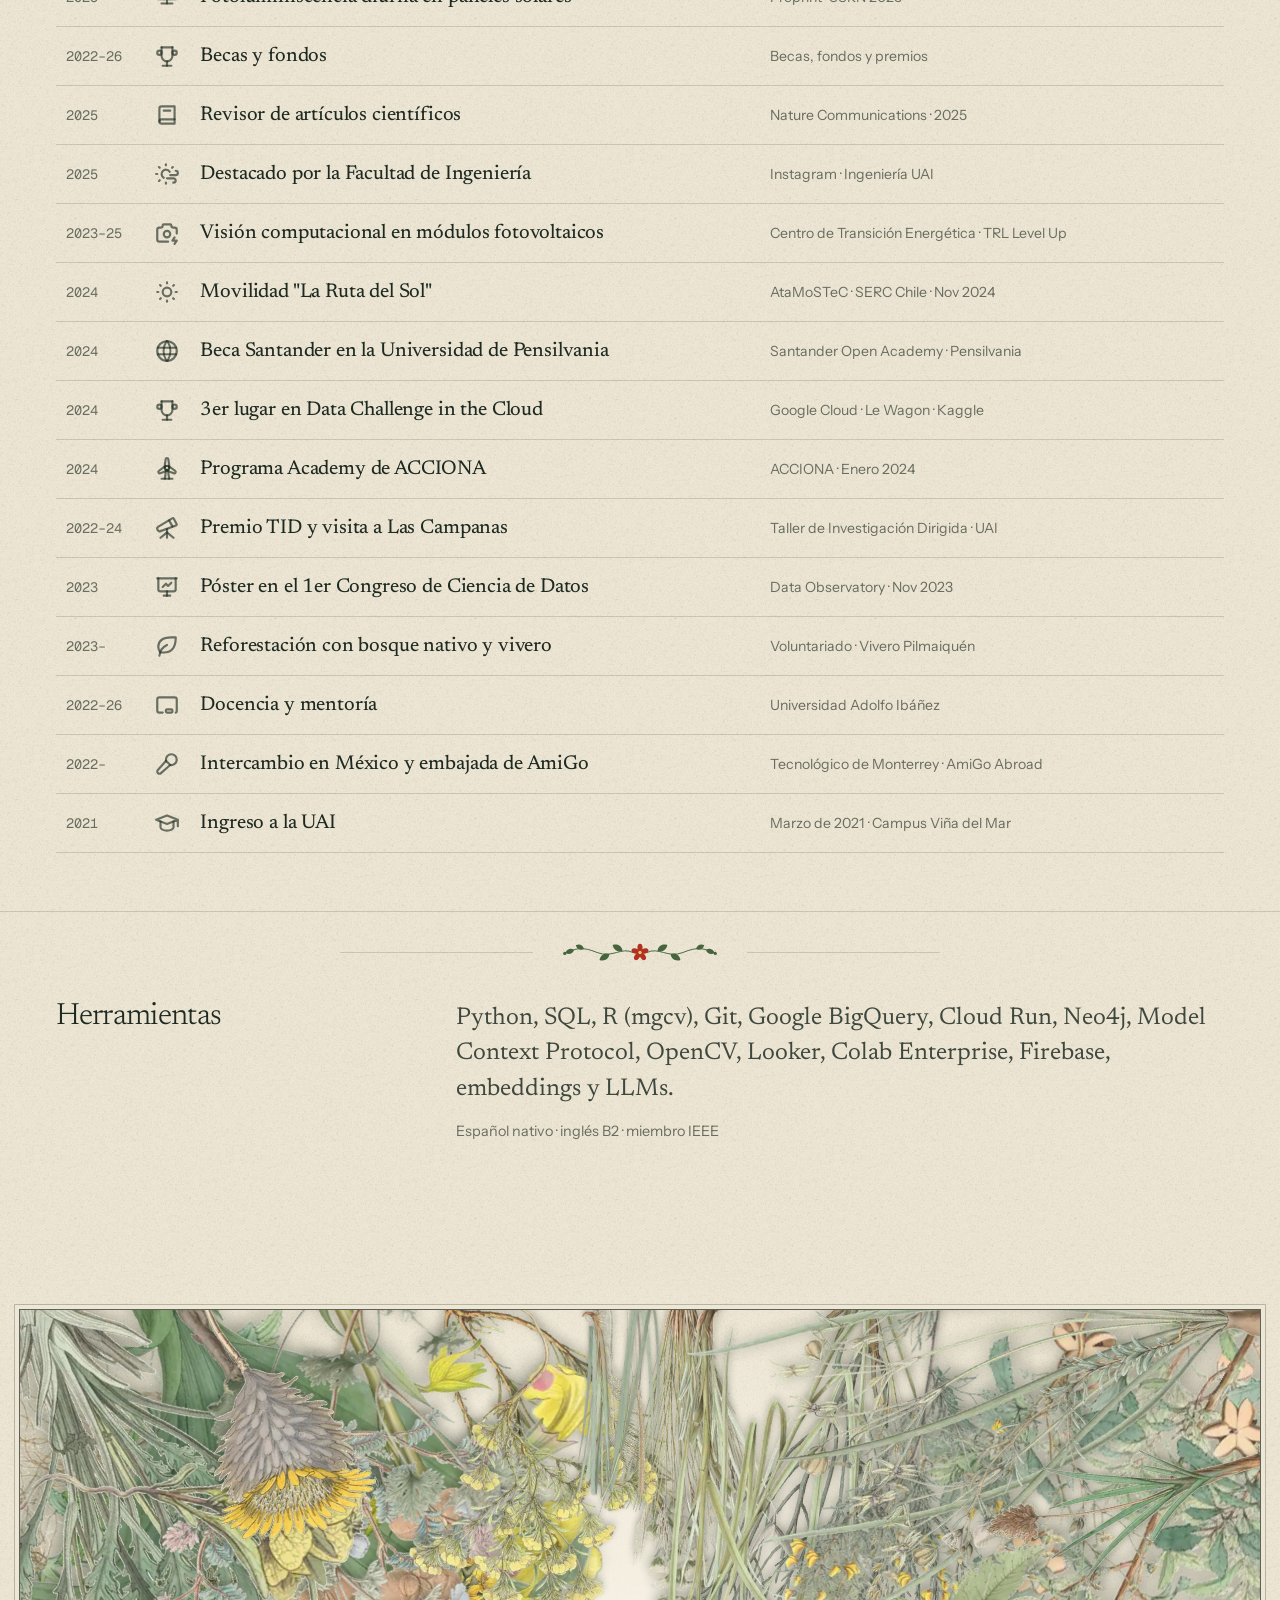
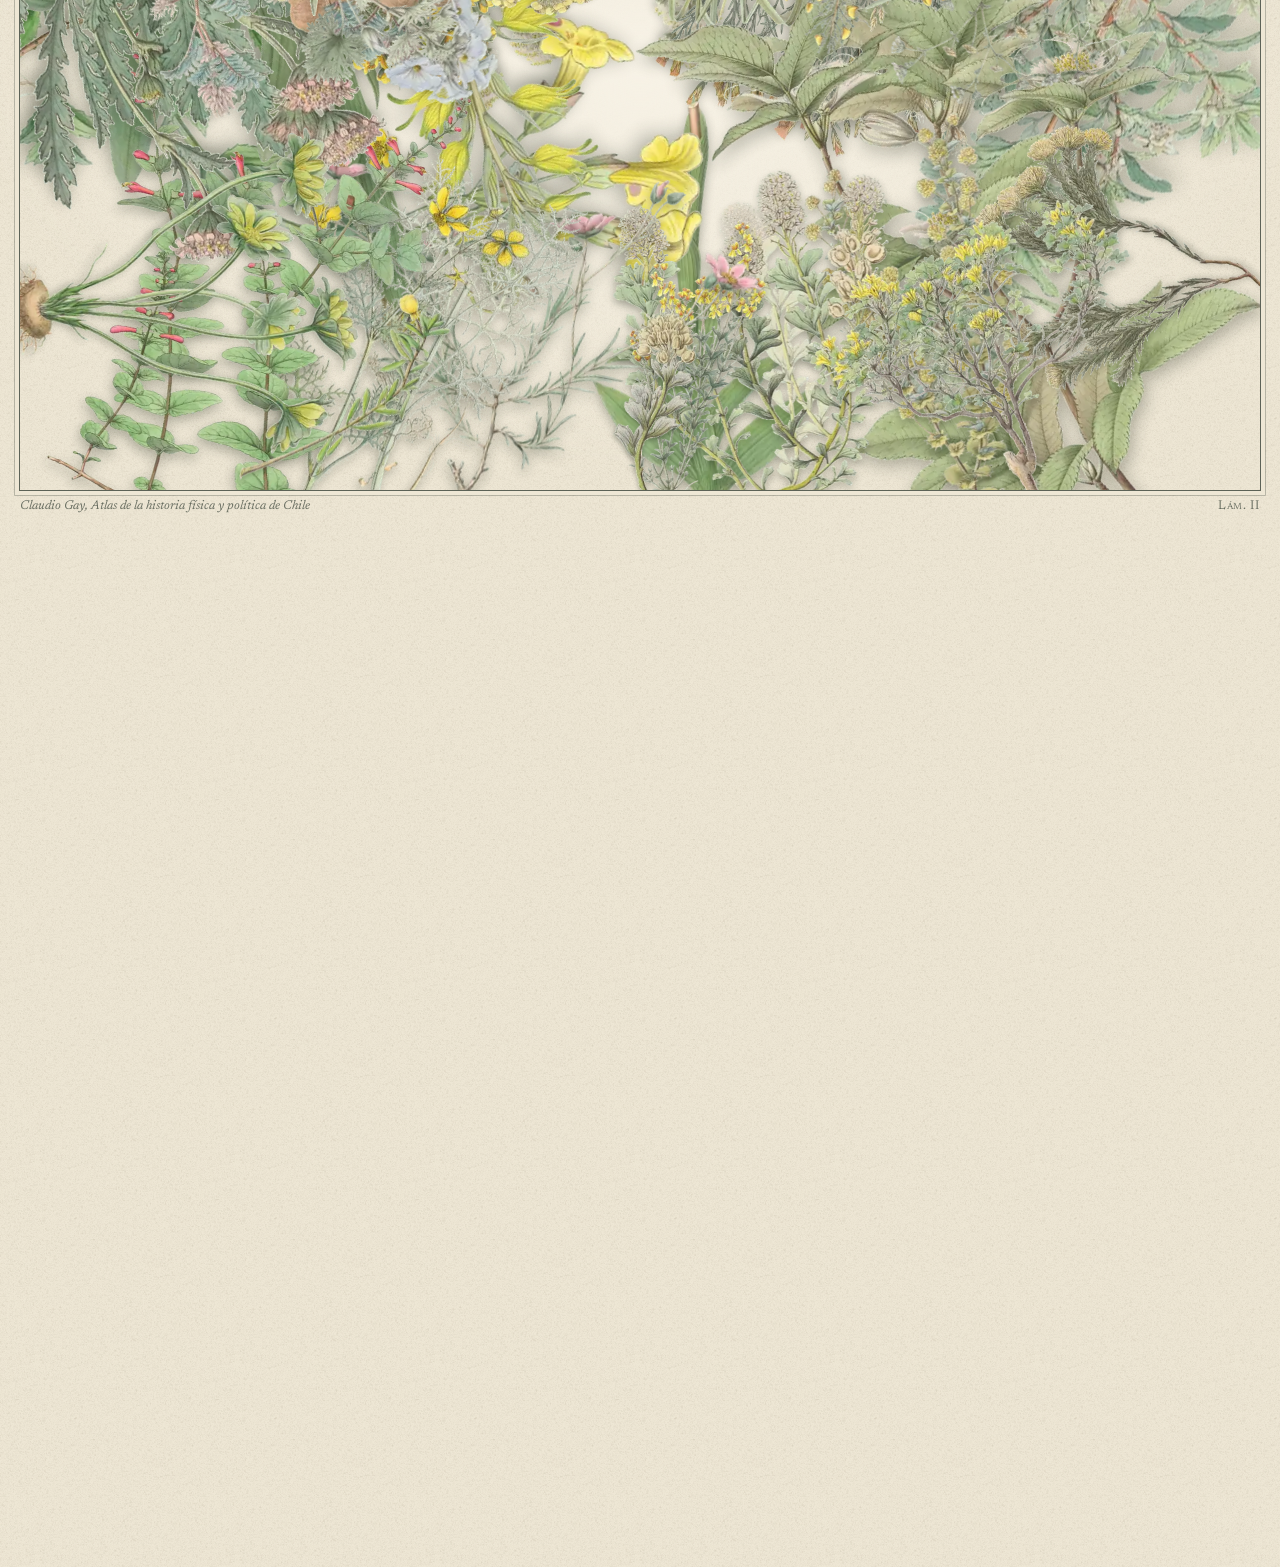
==== commit 5d4ec6e3: "New title Climate Mitigation & Data Engineer; SEN Energy Data (sen.sherpas.net) as internal side pro" ====
--- a/index.html
+++ b/index.html
@@ -3,14 +3,14 @@
 <head>
 <meta charset="utf-8">
 <meta name="viewport" content="width=device-width, initial-scale=1">
-<title>Jorge Petit-Laurent · Energy Data Scientist</title>
-<meta name="description" content="Energy Data Scientist e ingeniero de la energía. Modelo cómo el calor extremo y las baterías cambian la red eléctrica de Chile. Investigación en olas de calor, mercados de carbono y datos del sistema eléctrico.">
-<meta property="og:title" content="Jorge Petit-Laurent · Energy Data Scientist">
+<title>Jorge Petit-Laurent · Climate Mitigation &amp; Data Engineer</title>
+<meta name="description" content="Climate Mitigation &amp; Data Engineer e ingeniero de la energía. Cuantifico la reducción de emisiones de baterías y renovables en Chile y modelo cómo el calor extremo cambia la red eléctrica. Investigación en olas de calor, mercados de carbono y datos del sistema eléctrico.">
+<meta property="og:title" content="Jorge Petit-Laurent · Climate Mitigation &amp; Data Engineer">
 <meta property="og:description" content="Modelo cómo el calor extremo y las baterías cambian la red eléctrica de Chile.">
 <meta property="og:image" content="https://jorge-petit-laurent.github.io/assets/og.jpg">
 <meta property="og:image:width" content="1200">
 <meta property="og:image:height" content="630">
-<meta property="og:image:alt" content="Jorge Petit-Laurent, Energy Data Scientist. Clima, datos y el sistema eléctrico de Chile.">
+<meta property="og:image:alt" content="Jorge Petit-Laurent, Climate Mitigation &amp; Data Engineer. Clima, datos y el sistema eléctrico de Chile.">
 <meta property="og:url" content="https://jorge-petit-laurent.github.io/">
 <meta name="twitter:image" content="https://jorge-petit-laurent.github.io/assets/og.jpg">
 <meta property="og:type" content="website">
@@ -194,7 +194,7 @@
   </div>
   <div class="panels">
     <div class="panel" id="c-name"><div class="cart cart--name">
-      <p class="hero-role" data-i18n="hero.role">Energy Data Scientist</p>
+      <p class="hero-role" data-i18n="hero.role">Climate Mitigation &amp; Data Engineer</p>
       <h1 class="hero-name">Jorge Petit&#8209;Laurent</h1>
       <div class="orn orn--s" aria-hidden="true"><svg viewBox="0 0 240 40" aria-hidden="true" focusable="false"><g><path class="st" pathLength="1" d="M112 20C99 13 88 27 71 20S47 15 34 21"/><g transform="translate(100 18) rotate(-150)"><path class="lf" style="--d:.55s" d="M0 0C3-4.2 9-4.6 13 0C9 4.6 3 4.2 0 0Z"/></g><g transform="translate(85 22) rotate(150)"><path class="lf" style="--d:.72s" d="M0 0C3-4.2 9-4.6 13 0C9 4.6 3 4.2 0 0Z"/></g><g transform="translate(56 16) rotate(-155)"><path class="lf" style="--d:.9s" d="M0 0C2.4-3.4 7.2-3.7 10.4 0C7.2 3.7 2.4 3.4 0 0Z"/></g><g transform="translate(44.5 17) rotate(160)"><path class="lf" style="--d:1.05s" d="M0 0C2.4-3.4 7.2-3.7 10.4 0C7.2 3.7 2.4 3.4 0 0Z"/></g><circle class="bd" style="--d:1.2s" cx="34" cy="21" r="1.8"/></g><g transform="translate(240 0) scale(-1 1)"><path class="st" pathLength="1" d="M112 20C99 13 88 27 71 20S47 15 34 21"/><g transform="translate(100 18) rotate(-150)"><path class="lf" style="--d:.55s" d="M0 0C3-4.2 9-4.6 13 0C9 4.6 3 4.2 0 0Z"/></g><g transform="translate(85 22) rotate(150)"><path class="lf" style="--d:.72s" d="M0 0C3-4.2 9-4.6 13 0C9 4.6 3 4.2 0 0Z"/></g><g transform="translate(56 16) rotate(-155)"><path class="lf" style="--d:.9s" d="M0 0C2.4-3.4 7.2-3.7 10.4 0C7.2 3.7 2.4 3.4 0 0Z"/></g><g transform="translate(44.5 17) rotate(160)"><path class="lf" style="--d:1.05s" d="M0 0C2.4-3.4 7.2-3.7 10.4 0C7.2 3.7 2.4 3.4 0 0Z"/></g><circle class="bd" style="--d:1.2s" cx="34" cy="21" r="1.8"/></g><g class="fl"><ellipse cx="120" cy="14.4" rx="2.9" ry="4.5" transform="rotate(0 120 20)"/><ellipse cx="120" cy="14.4" rx="2.9" ry="4.5" transform="rotate(72 120 20)"/><ellipse cx="120" cy="14.4" rx="2.9" ry="4.5" transform="rotate(144 120 20)"/><ellipse cx="120" cy="14.4" rx="2.9" ry="4.5" transform="rotate(216 120 20)"/><ellipse cx="120" cy="14.4" rx="2.9" ry="4.5" transform="rotate(288 120 20)"/></g><circle class="fc" cx="120" cy="20" r="1.9"/></svg></div>
       <p class="hero-lede" data-i18n="hero.lede">Modelo cómo el calor extremo y las baterías cambian la red eléctrica de Chile.</p>
@@ -205,7 +205,7 @@
     </div></div>
     <div class="panel" id="c-key"><div class="cart">
       <ul class="ledger">
-        <li><a href="#trabajo" data-i18n="hero.l1">En Sherpas, datos para mercados de carbono y baterías</a></li>
+        <li><a href="#trabajo" data-i18n="hero.l1">En Sherpas, mitigación climática y datos para mercados de carbono</a></li>
         <li><a href="#titulacion" data-i18n="hero.l2">Magíster en Ciencia de Datos, tesis con nota 7,0</a></li>
         <li><a href="#investigacion" data-i18n="hero.l3">Publicado en el International Journal of Climatology, 2026</a></li>
       </ul>
@@ -218,42 +218,43 @@
   <div class="wrap grid">
     <figure class="spec" aria-hidden="true"><div class="gr"><img src="assets/lam/f12-l.webp" width="731" height="1028" alt="" loading="lazy" decoding="async"></div><figcaption data-i18n="bot.s1">Lám. 58</figcaption></figure>
     <header class="now-head">
-      <p class="meta" data-i18n="now.meta">Sherpas Group SpA · Energy Data Scientist · junio 2025 a hoy · remoto</p>
-      <h2 class="sec-h sec-h--xl" id="nowH" data-i18n="now.h">Fundé el área de datos de una consultora de mercados de carbono. Hoy sus modelos respaldan un portafolio de baterías de más de 1 GW en Chile.</h2>
+      <p class="meta" data-i18n="now.meta">Sherpas Group SpA · Climate Mitigation &amp; Data Engineer · junio 2025 a hoy · remoto</p>
+      <h2 class="sec-h sec-h--xl" id="nowH" data-i18n="now.h">Fundé el área de datos de una consultora de mercados de carbono. Hoy sus modelos respaldan doce proyectos de baterías en Chile, cerca de 1,3 GW.</h2>
       <ul class="contact-line">
         <li><a href="https://github.com/sheraspetitlaurent" target="_blank" rel="noopener noreferrer"><span data-i18n="now.gh">GitHub de Sherpas</span></a></li>
         <li><a href="mailto:jorge@sherpas.net">jorge@sherpas.net</a></li>
+        <li><a href="https://sen.sherpas.net" target="_blank" rel="noopener noreferrer">sen.sherpas.net</a></li>
         <li><button class="link-btn" type="button" data-open="sherpas"><span data-i18n="now.more">Ver detalle e hitos</span></button></li>
       </ul>
     </header>
     <div class="work-list">
       <details>
         <summary><h3 data-i18n="now.i1.h">Metodología de reducción de emisiones para baterías (Artículo 6.2)</h3></summary>
-        <div class="d-body"><p data-i18n="now.i1.p">La diseñé y programé en Python y SQL. El modelo simula hora a hora y unidad por unidad el despacho económico del SEN sobre el orden de mérito real, con el costo marginal nodal en cada barra y la carga desde vertimiento renovable.</p>
+        <div class="d-body"><p data-i18n="now.i1.p">La diseñé y programé en Python y SQL, en versión ex-ante y ex-post. El modelo cuantifica cuánta generación fósil desplaza cada batería: simula hora a hora y unidad por unidad el despacho económico del SEN sobre el orden de mérito real, con el costo marginal nodal en cada barra y la carga desde vertimiento renovable.</p>
         <p class="tags"><span>Python</span><span>SQL</span><span>Artículo 6.2</span></p></div>
       </details>
       <details>
         <summary><h3 data-i18n="now.i2.h">De un proceso manual en Excel a un pipeline auditable</h3></summary>
-        <div class="d-body"><p data-i18n="now.i2.p">Convertí un proceso lento y propenso a errores en uno automatizado y reproducible, con control de versiones en Git y pruebas automáticas. Hoy sostiene la evaluación ex-ante y ex-post de un portafolio de más de 1 GW de proyectos.</p>
+        <div class="d-body"><p data-i18n="now.i2.p">Convertí un proceso lento y propenso a errores en uno automatizado y reproducible, con control de versiones en Git y pruebas automáticas. Hoy sostiene la evaluación ex-ante y ex-post de doce proyectos de baterías, cerca de 1,3 GW y 5,7 GWh.</p>
         <p class="tags"><span>Git</span><span>Tests</span></p></div>
       </details>
       <details>
         <summary><h3 data-i18n="now.i3.h">Validación ante verificadores y reguladores</h3></summary>
-        <div class="d-body"><p data-i18n="now.i3.p">Defendí la integridad técnica del modelo ante verificadores independientes, el programa suizo KliK/FOEN y las autoridades ambientales chilenas, con informes de arquitectura de datos, respuestas a hallazgos y anexos técnicos de factor de emisión.</p></div>
+        <div class="d-body"><p data-i18n="now.i3.p">Defendí la integridad técnica del modelo ante verificadores independientes, el programa suizo KliK/FOEN y las autoridades ambientales chilenas, con informes de arquitectura de datos, respuestas a hallazgos y anexos técnicos de factor de emisión. Como parte de ese trabajo audité los factores de emisión de 1.549 unidades generadoras.</p></div>
       </details>
       <details>
         <summary><h3 data-i18n="now.i4.h">Una plataforma de datos FAIR del sistema eléctrico</h3></summary>
-        <div class="d-body"><p data-i18n="now.i4.p">Integra al Coordinador Eléctrico Nacional (SIP, Infotécnica, PLABACOM), la Comisión Nacional de Energía y la Dirección General de Aguas en una sola topología física de unidad, central, barra y subestación. Los nombres de activos se concilian con fuzzy matching, embeddings y LLMs, y encima hay indicadores certificados de vertimiento, arbitraje de baterías, congestión de transmisión y servicios complementarios.</p>
+        <div class="d-body"><p data-i18n="now.i4.p">Integra 82 fuentes del Coordinador Eléctrico Nacional (SIP, Infotécnica, PLABACOM), la Comisión Nacional de Energía y la Dirección General de Aguas, con más de 2.000 millones de registros, en una sola topología física de unidad, central, barra y subestación. Los nombres de activos se concilian con fuzzy matching, embeddings y LLMs, y encima hay indicadores certificados de vertimiento, arbitraje de baterías, congestión de transmisión y servicios complementarios. Concilié 45 de ellos con las cifras oficiales: el vertimiento solar y eólico de 2024 difiere solo un 0,15 % del publicado por el Coordinador.</p>
         <p class="tags"><span>BigQuery</span><span>Cloud Run</span><span>Neo4j</span></p></div>
       </details>
       <details>
-        <summary><h3 data-i18n="now.i5.h">Un analista en lenguaje natural para el sistema</h3></summary>
-        <div class="d-body"><p data-i18n="now.i5.p">Un agente en producción, servido con un servidor Model Context Protocol (MCP) en Google Cloud Run. Responde con métricas certificadas y cita su fuente. El equipo lo usa en proyectos de clientes, por ejemplo para calcular el factor de emisión de la red de un parque eólico.</p>
-        <p class="tags"><span>MCP</span><span>LLM</span></p></div>
+        <summary><h3 data-i18n="now.i5.h">SEN Energy Data, un proyecto interno en paralelo</h3></summary>
+        <div class="d-body"><p data-i18n="now.i5.p">En paralelo a mis demás funciones construí <a href="https://sen.sherpas.net" target="_blank" rel="noopener noreferrer">SEN Energy Data</a>, una herramienta interna de Sherpas: un servidor Model Context Protocol (MCP) en Google Cloud Run que conecta los datos del sistema eléctrico, estandarizados y enlazados entre sí, con el asistente de IA que cada persona ya usa. Responde con métricas certificadas y cita su fuente. El equipo lo usa en proyectos de clientes, por ejemplo para calcular el factor de emisión de la red de un parque eólico, y hoy está abierto en una alpha por invitación.</p>
+        <p class="tags"><span>MCP</span><span>LLM</span><span><a href="https://sen.sherpas.net" target="_blank" rel="noopener noreferrer">sen.sherpas.net</a></span></p></div>
       </details>
       <details>
         <summary><h3 data-i18n="now.i6.h">MRV y renovación del período de acreditación de un parque eólico</h3></summary>
-        <div class="d-body"><p data-i18n="now.i6.p">Lidero el MRV y la renovación del período de acreditación de un parque eólico de 33 MW bajo el estándar Cercarbono, con la metodología ACM0002 y TOOL07. Validé la serie de generación del Coordinador, concilié la medición de la central con la del Coordinador y asesoro en lo técnico ante el verificador. También construí dashboards en Looker, Colab Enterprise y Firebase para validadores, autoridades y clientes.</p>
+        <div class="d-body"><p data-i18n="now.i6.p">Desde septiembre de 2026 soy responsable del MRV y de la renovación del período de acreditación de un parque eólico de 33 MW bajo el estándar Cercarbono, con la metodología ACM0002 y TOOL07. Validé la serie de generación del Coordinador, concilié hora a hora la medición de la central con la del Coordinador y asesoro en lo técnico ante el verificador. También construí dashboards en Looker, Colab Enterprise y Firebase para validadores, autoridades y clientes.</p>
         <p class="tags"><span>Cercarbono</span><span>ACM0002</span><span>Looker</span></p></div>
       </details>
     </div>
--- a/css/styles.css
+++ b/css/styles.css
@@ -168,6 +168,8 @@
 .work-list h3 { font-family:var(--serif); font-weight:500; font-size:1.35rem; line-height:1.22; letter-spacing:-.008em; text-wrap:balance; transition:color .2s; }
 .d-body { padding:0 0 26px; max-width:66ch; display:grid; gap:12px; }
 .d-body p { color:var(--ink-2); text-wrap:pretty; }
+.d-body p:not(.tags) a { color:var(--ink); border-bottom:1.5px solid var(--line); transition:color .2s, border-color .2s; }
+.d-body p:not(.tags) a:hover { color:var(--copihue); border-color:var(--copihue); }
 .tags { display:flex; flex-wrap:wrap; gap:6px; }
 .tags span { font-family:var(--mono); font-size:.74rem; padding:3px 9px; border-radius:2px 9px 2px 9px; background:color-mix(in srgb, var(--moss) 14%, transparent); color:var(--moss); }
 
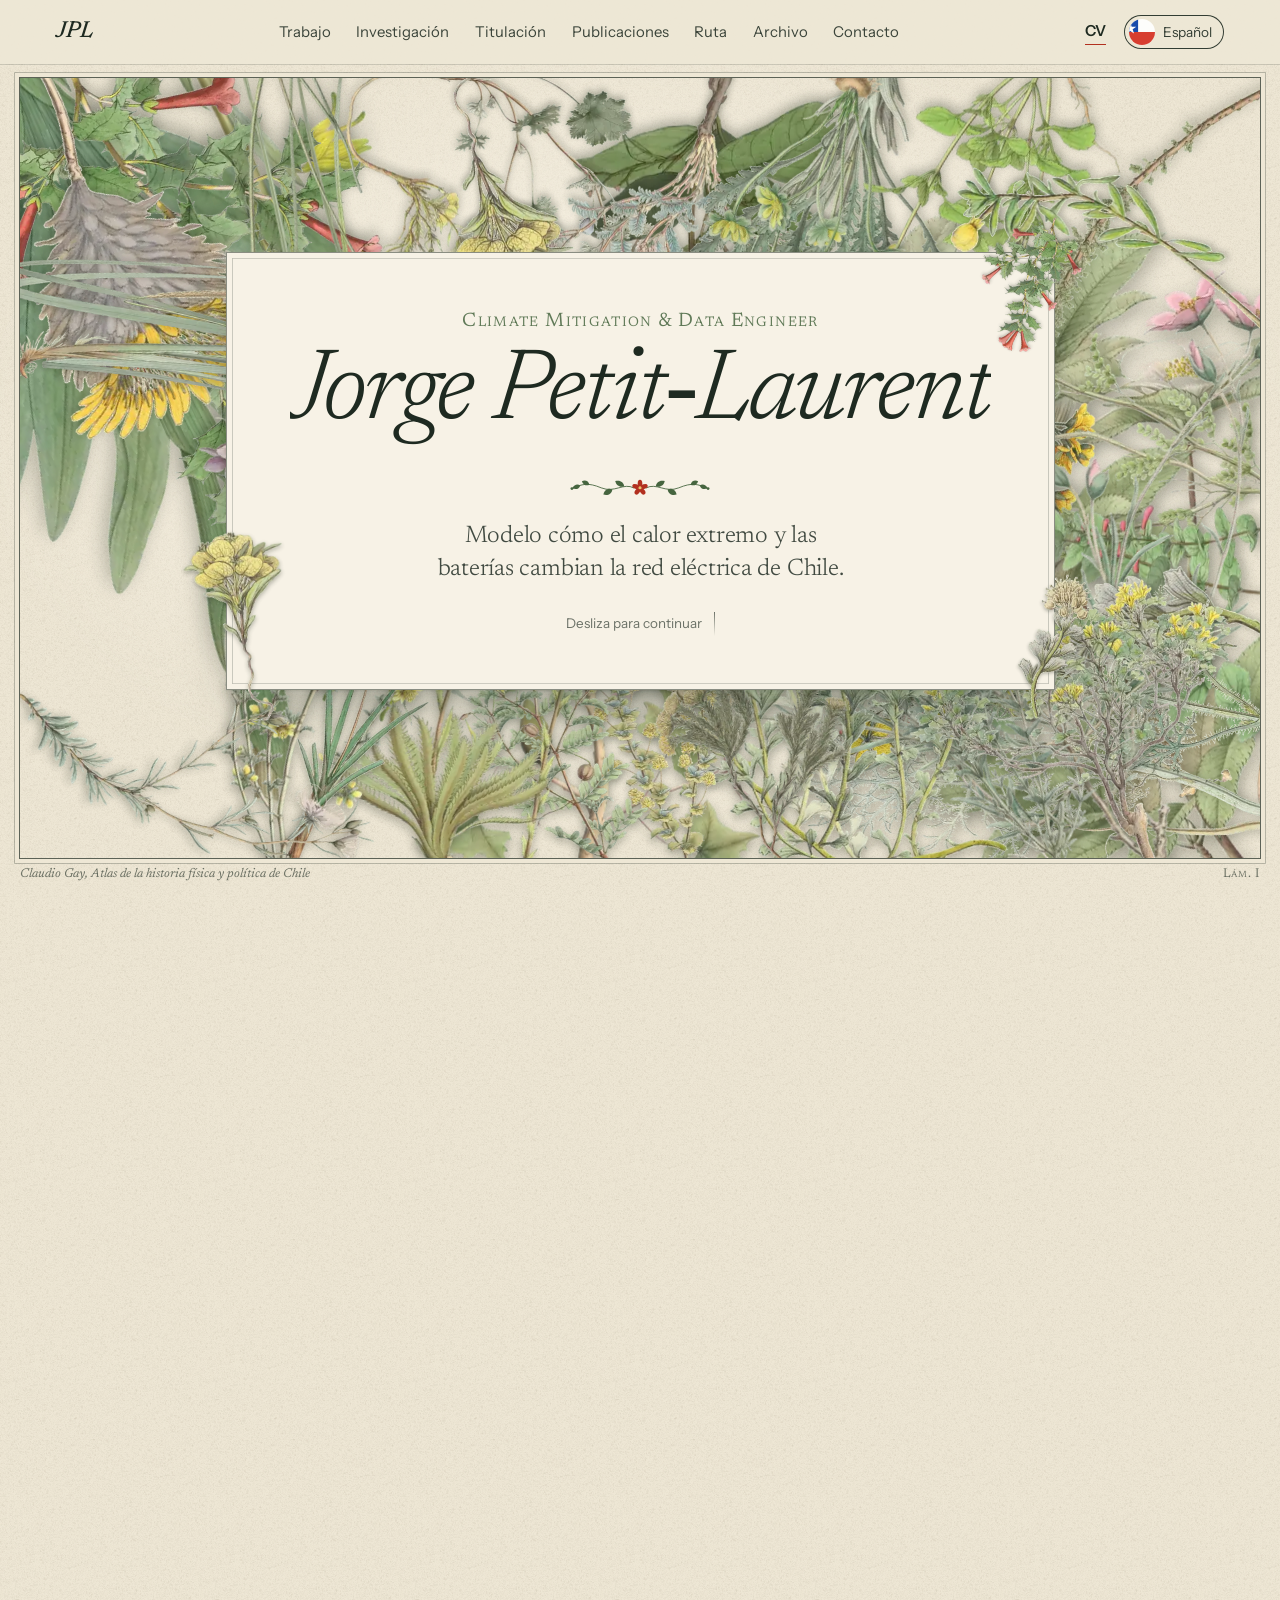
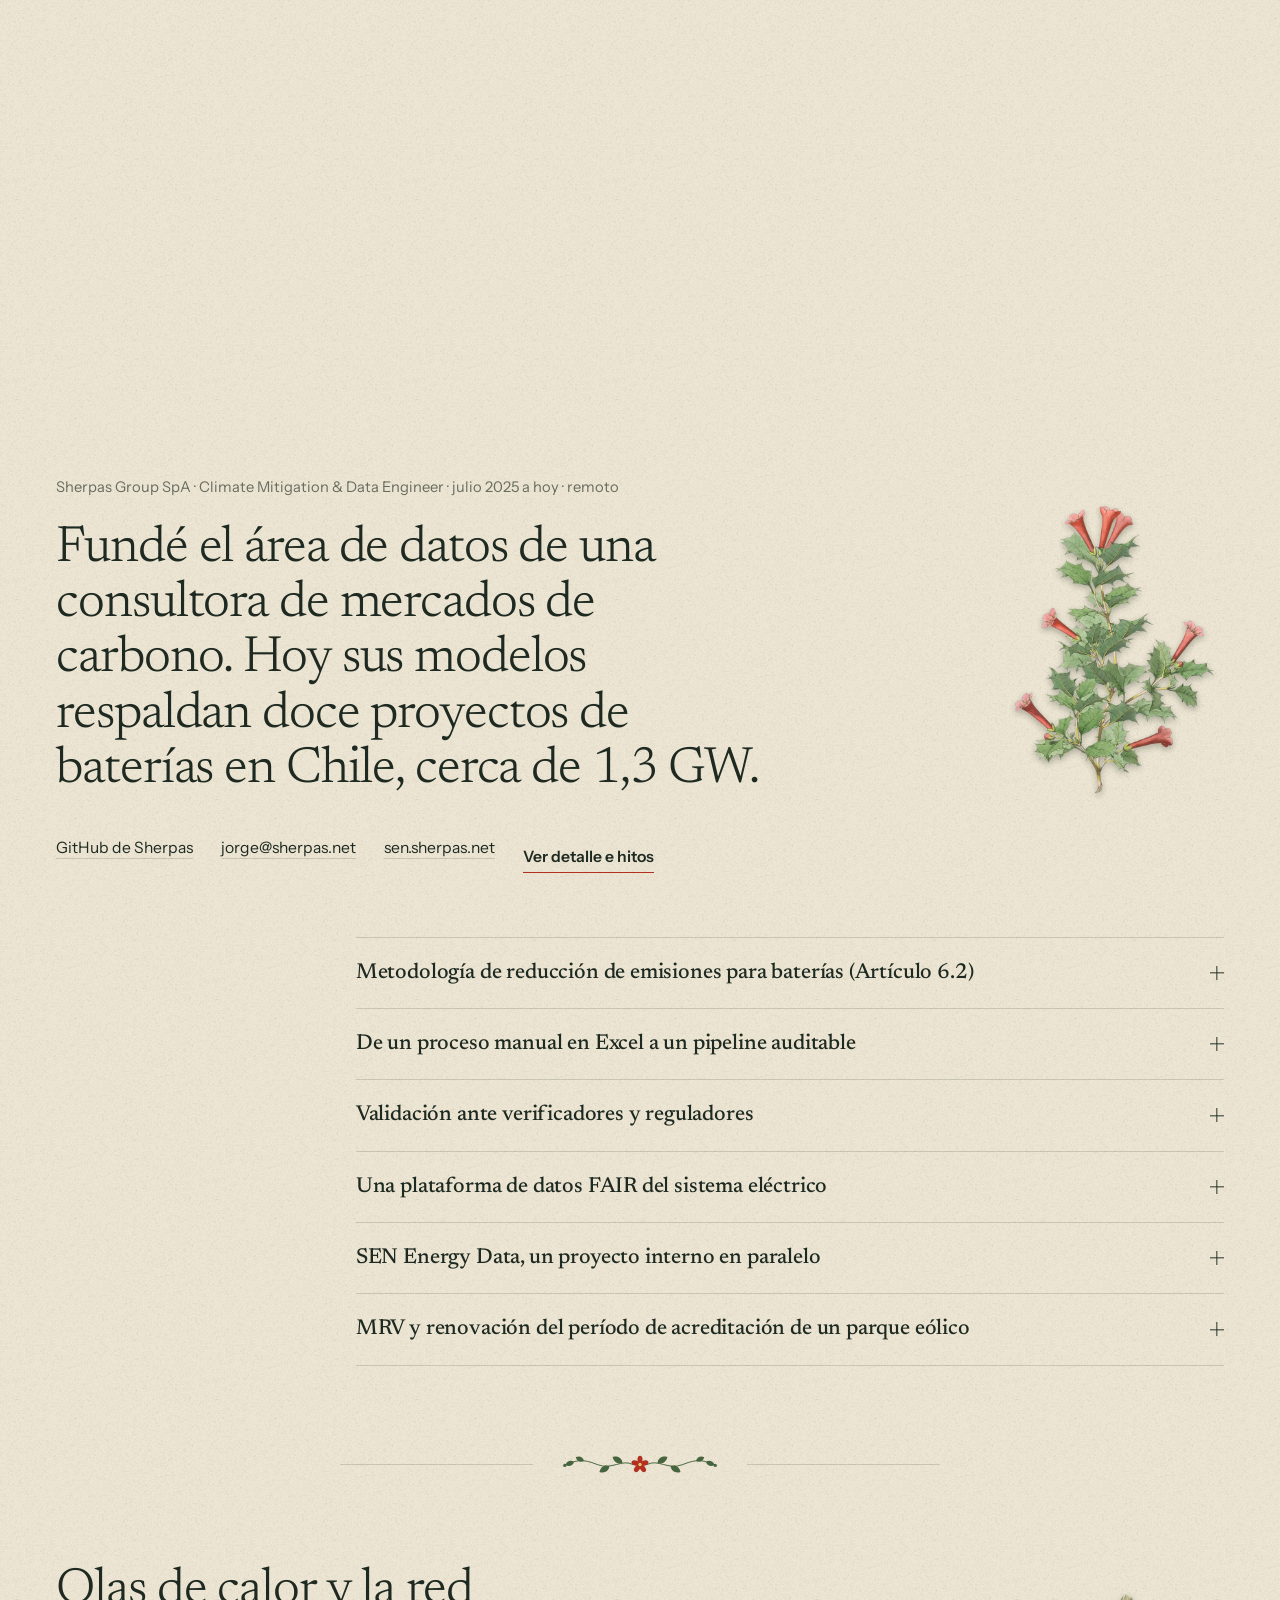
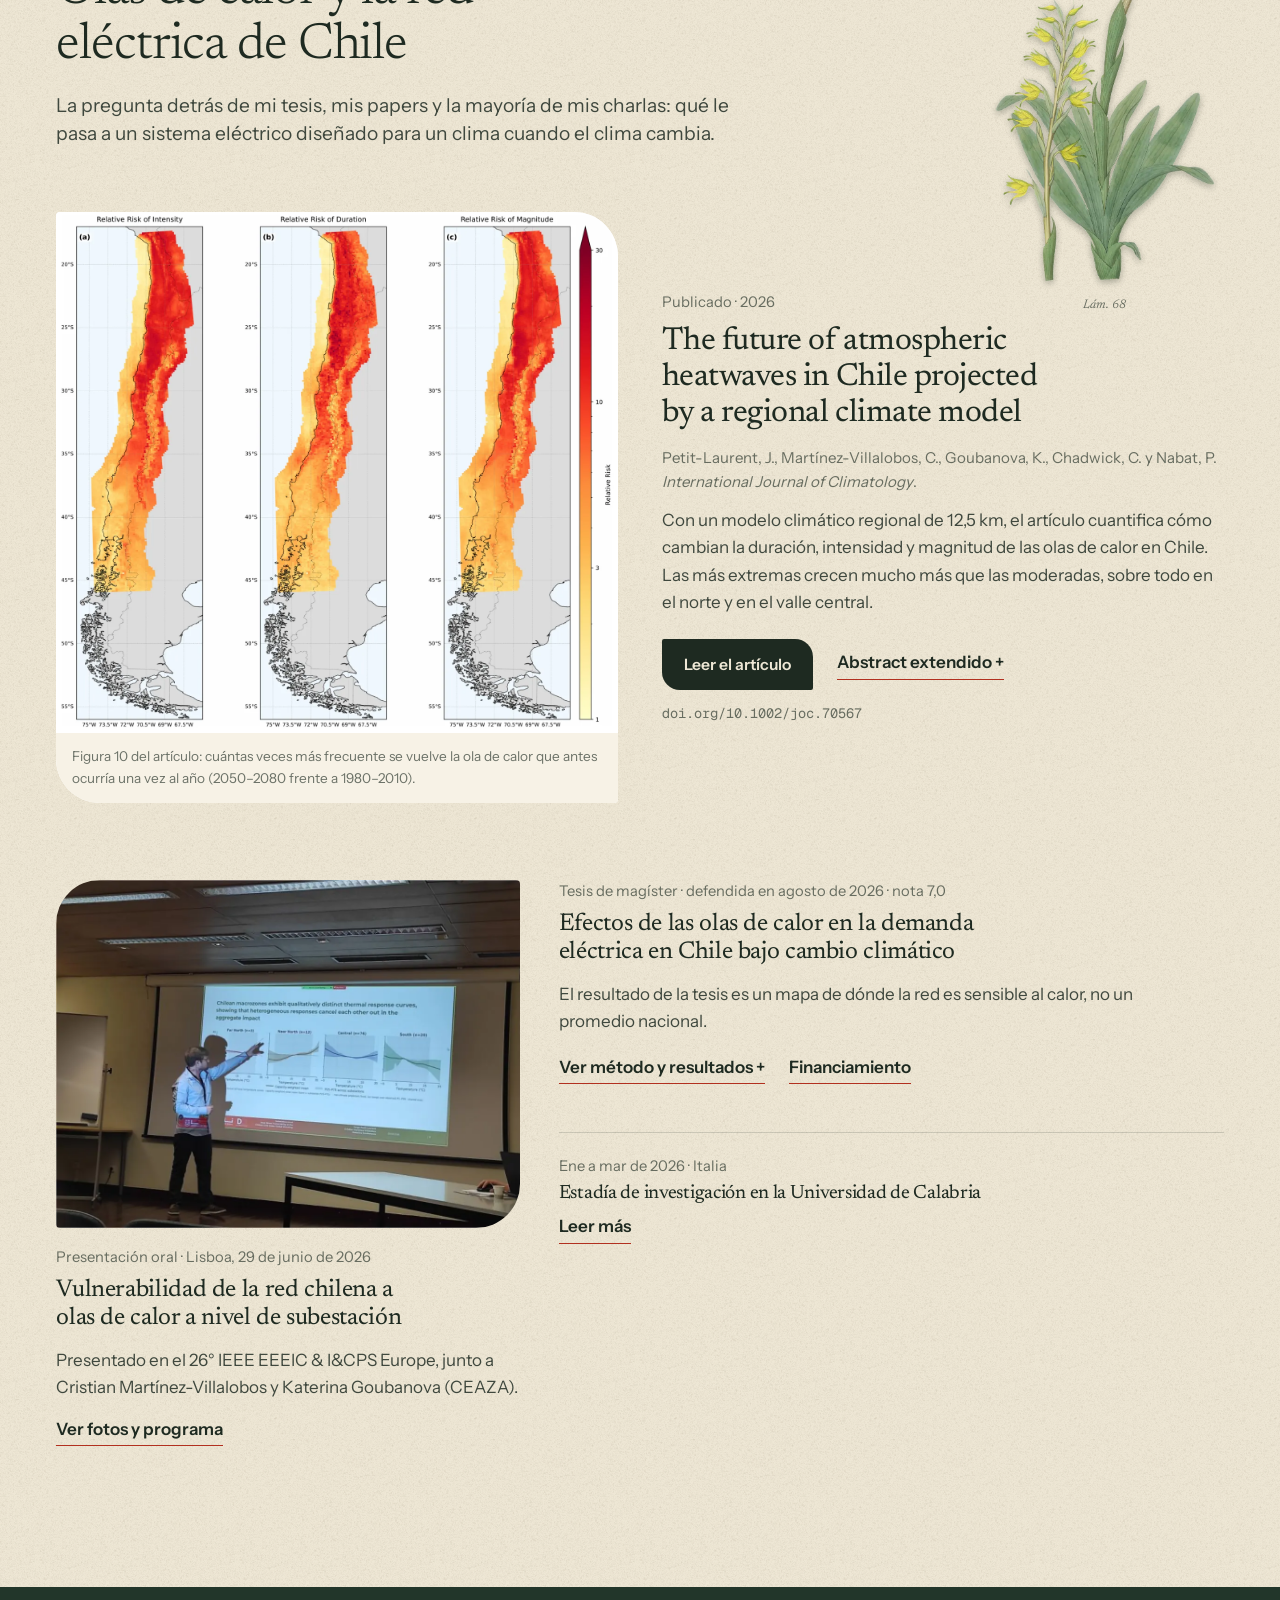
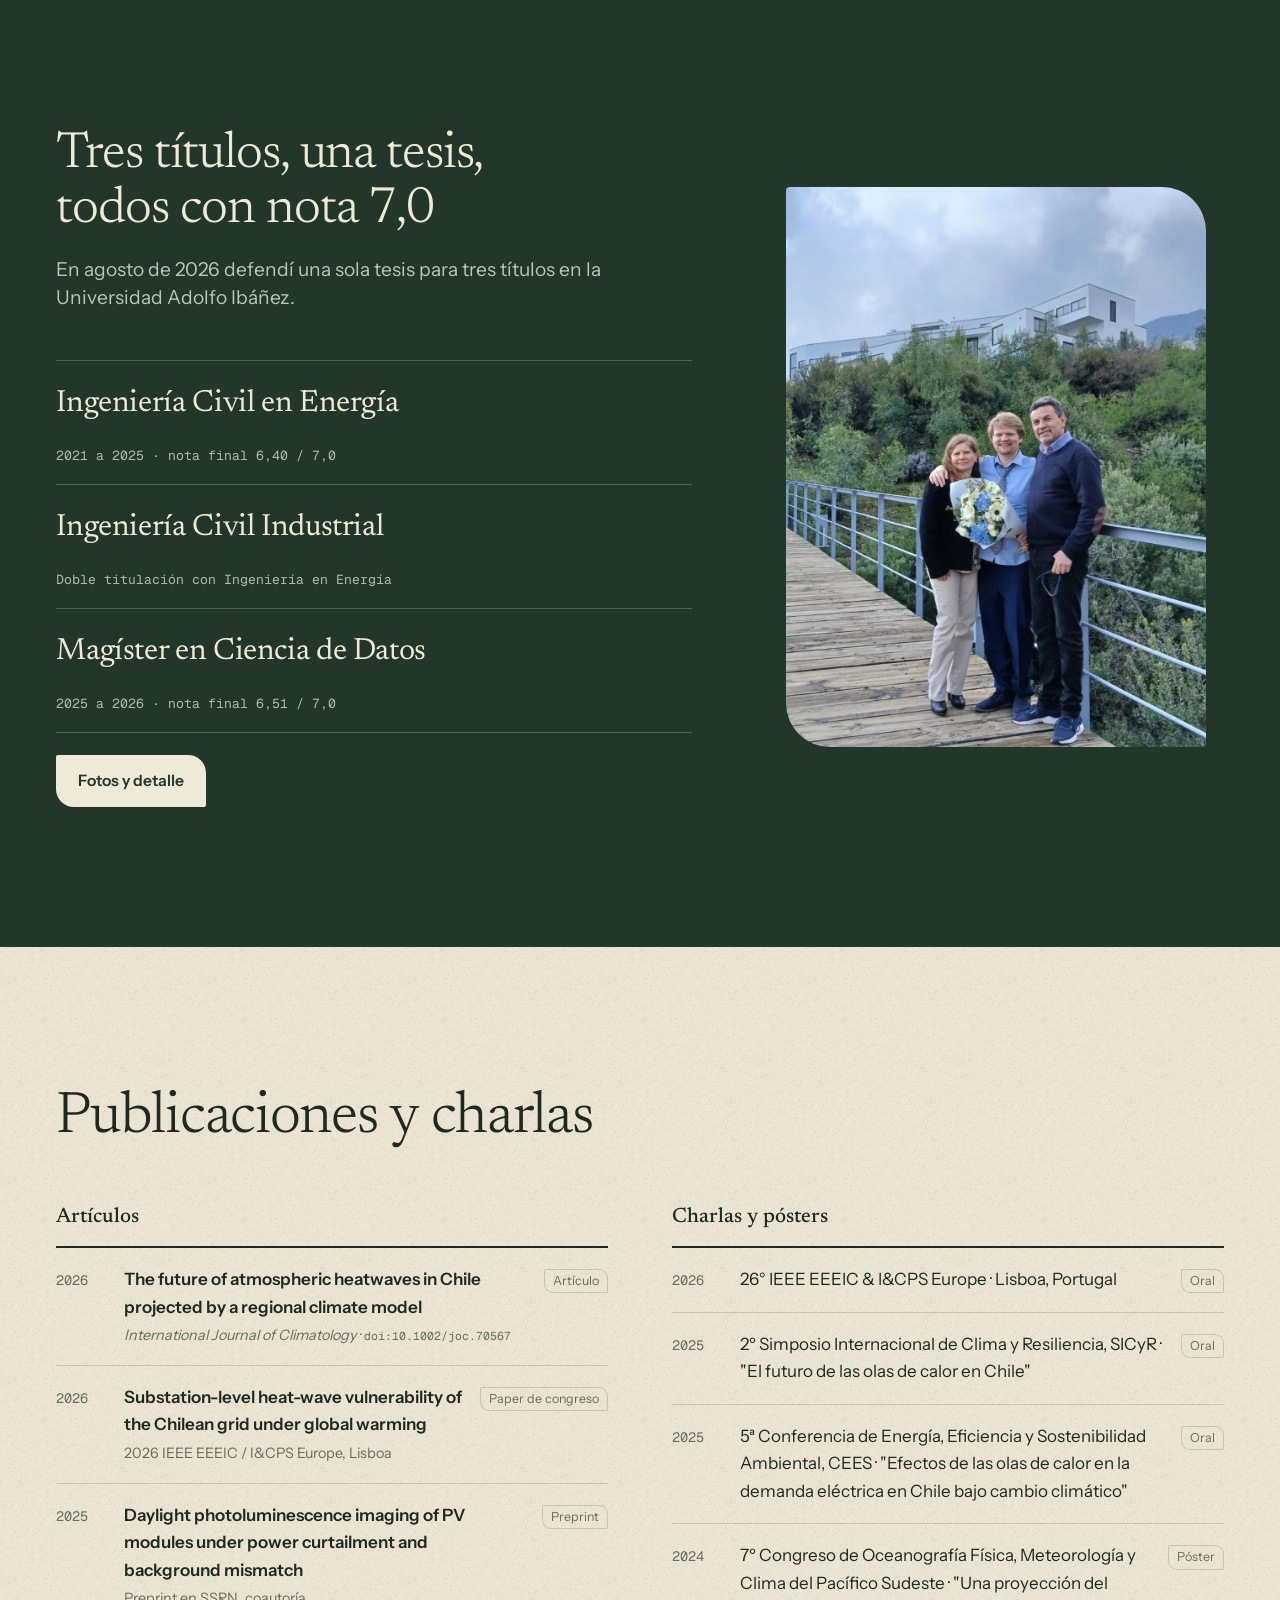
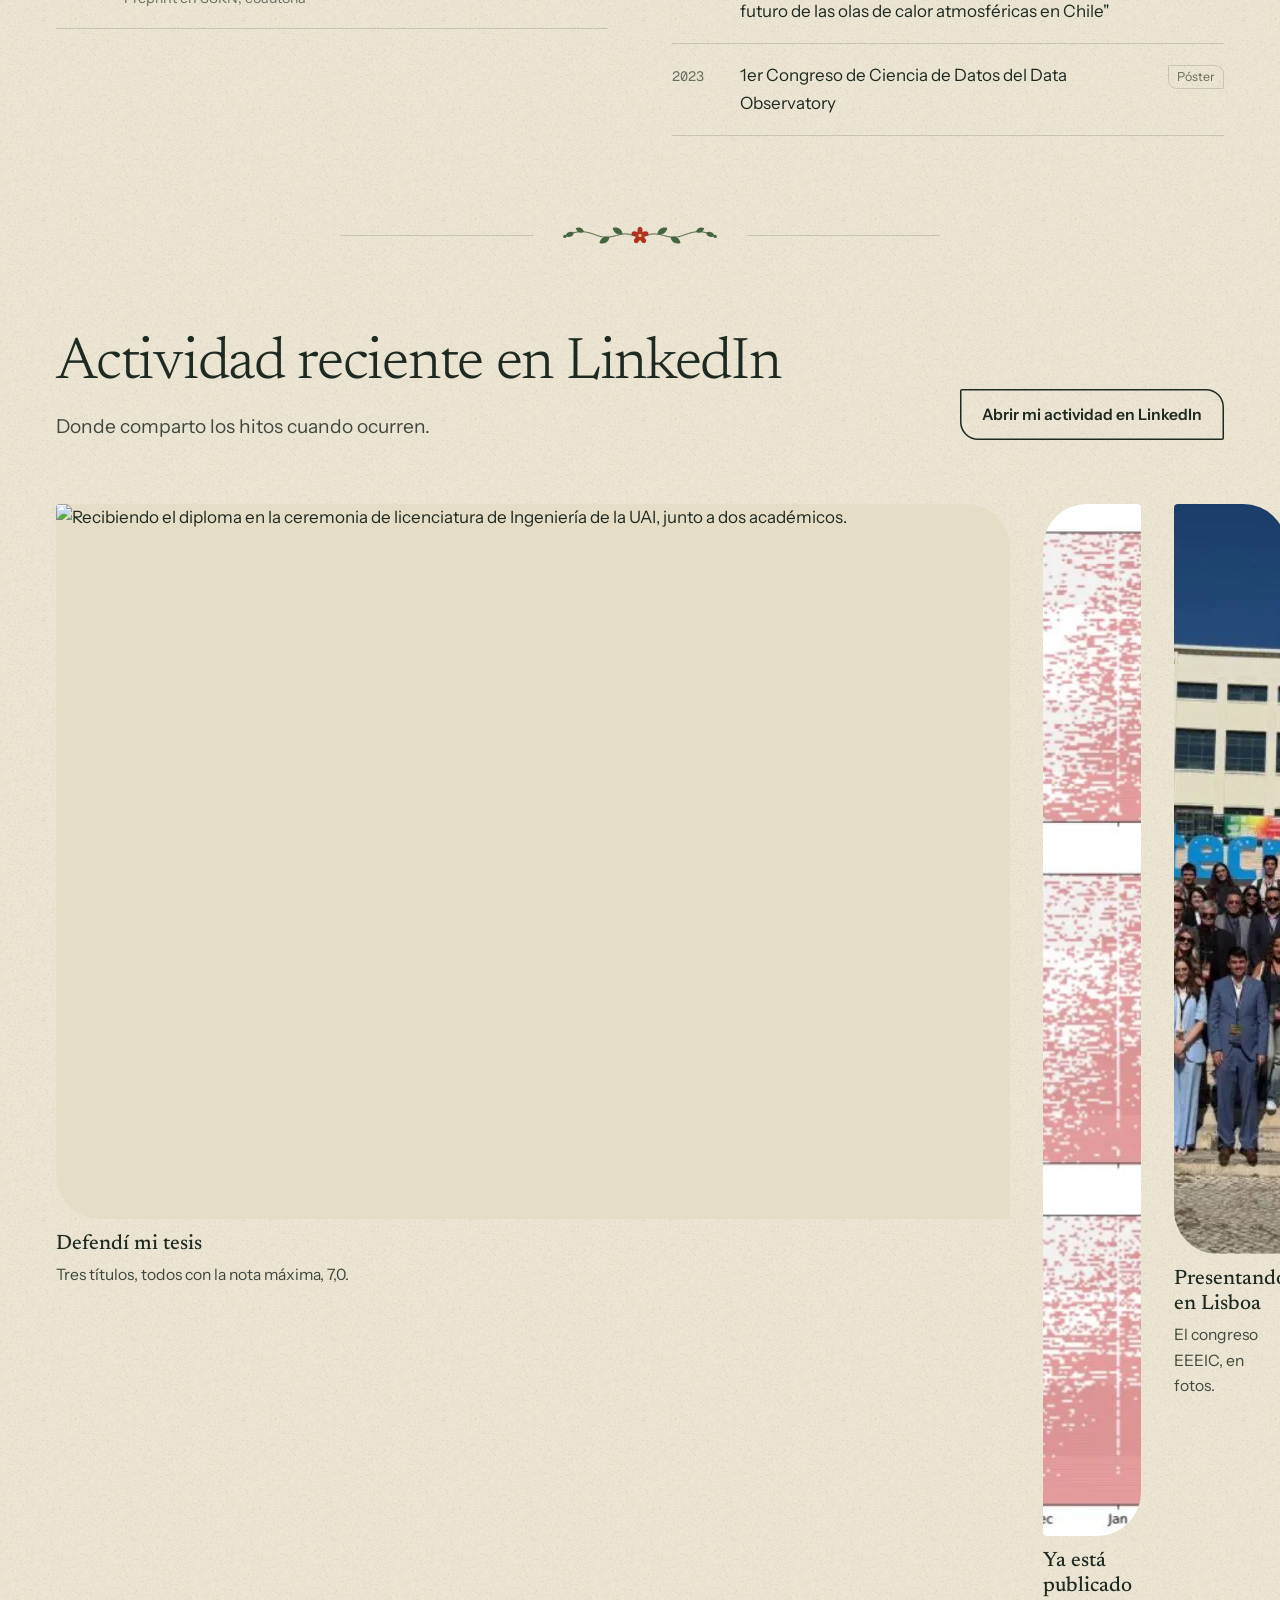
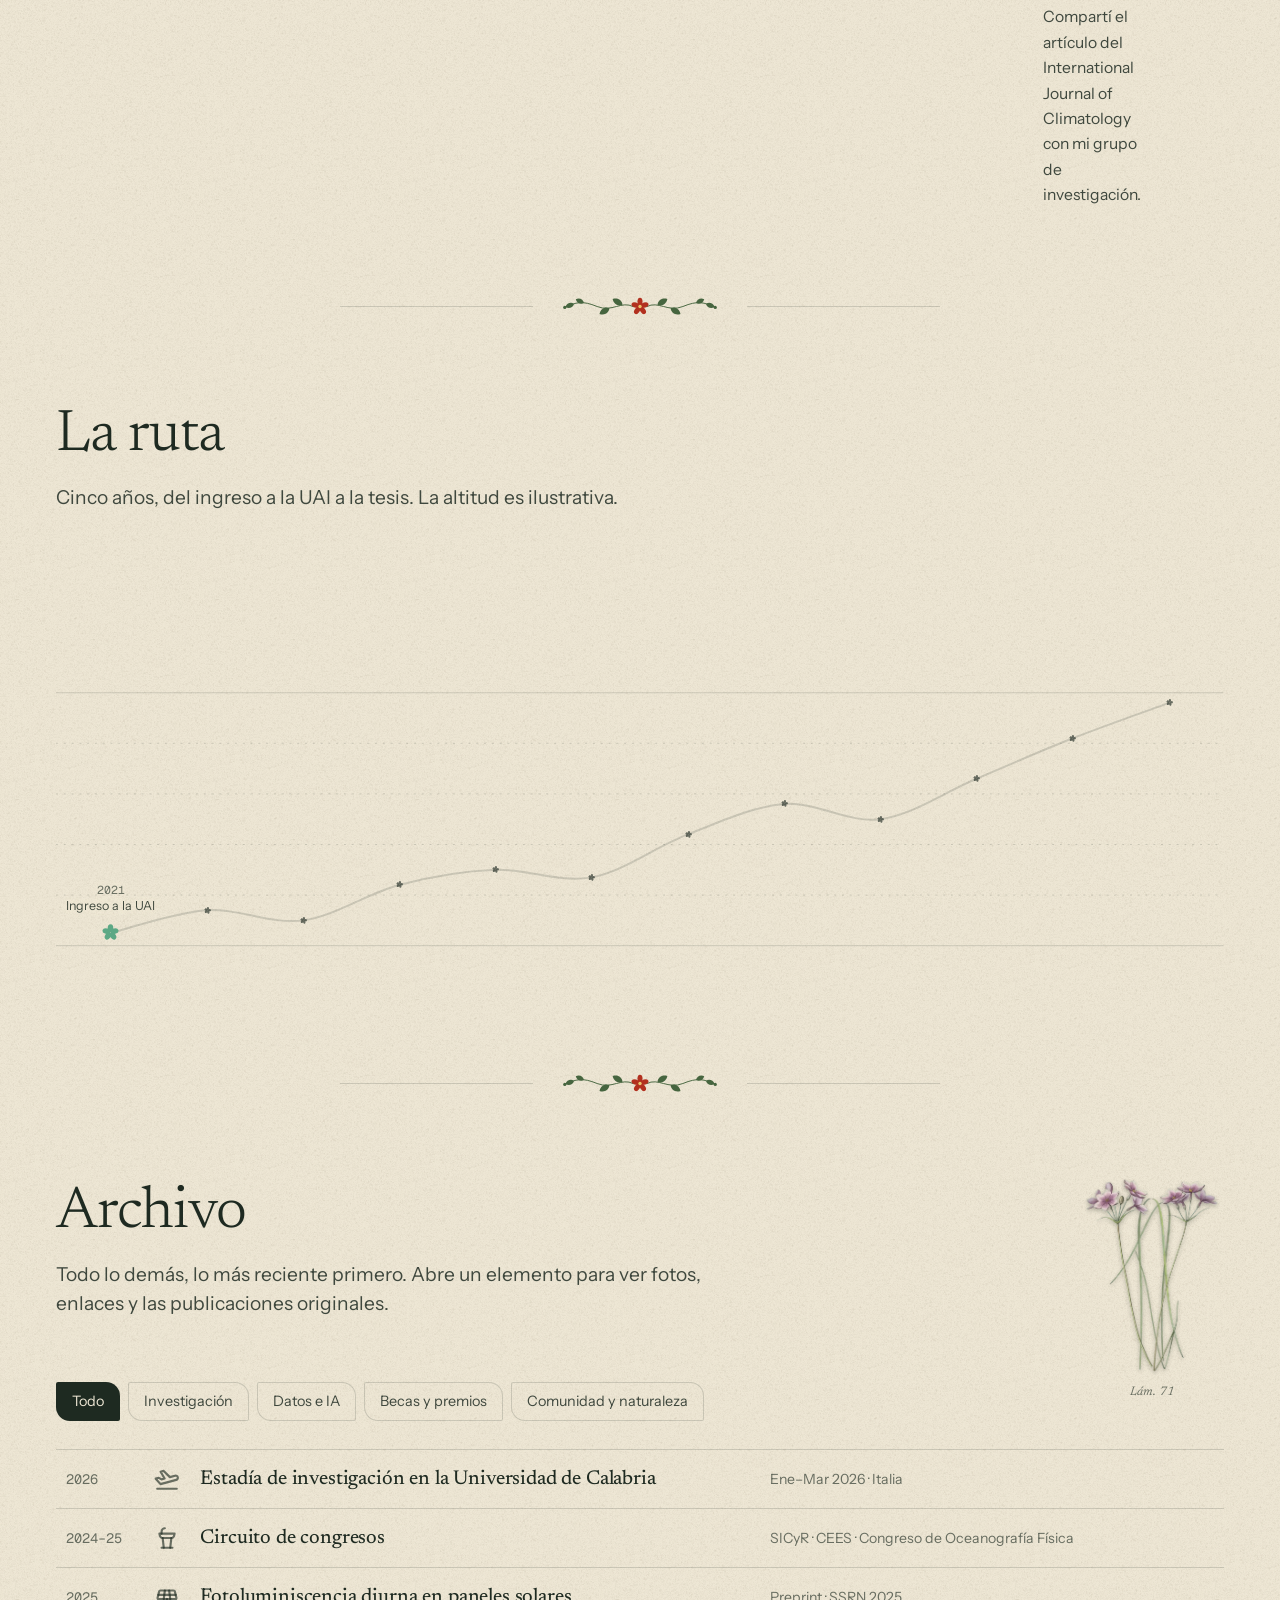
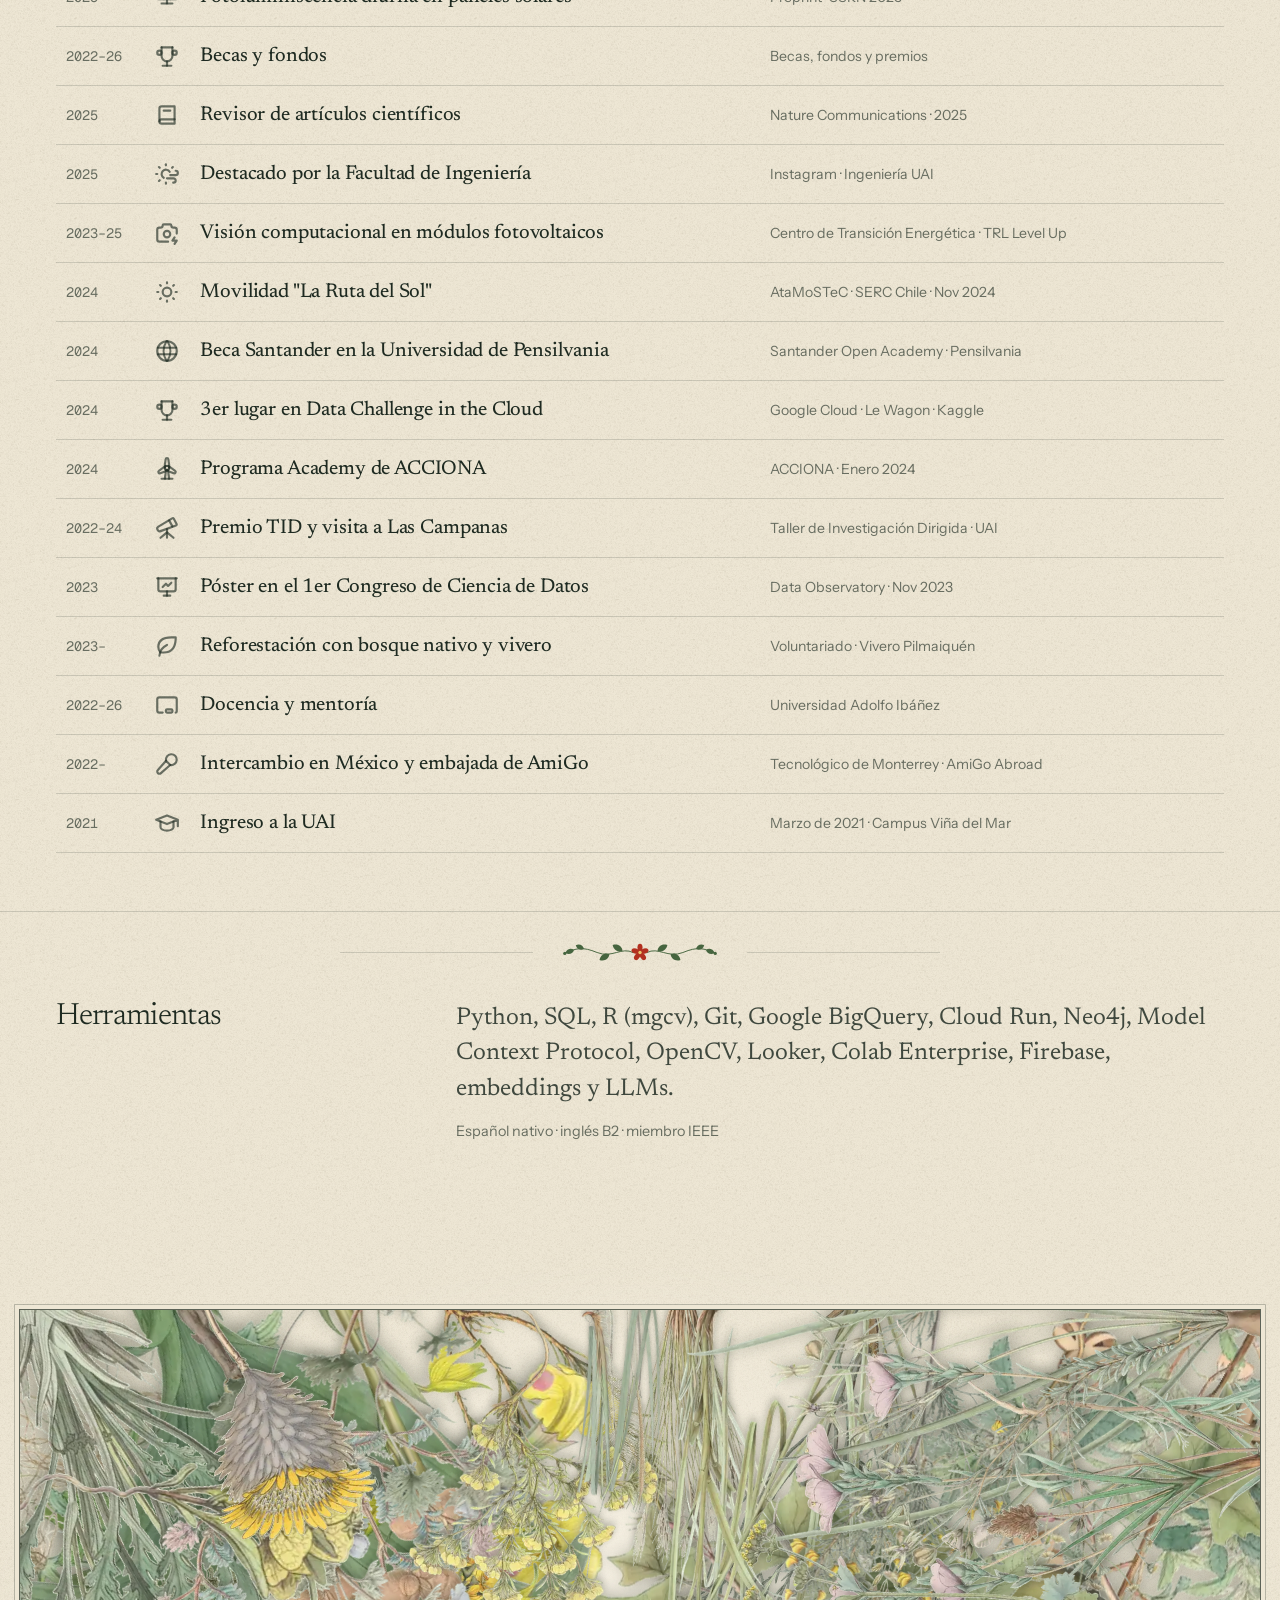
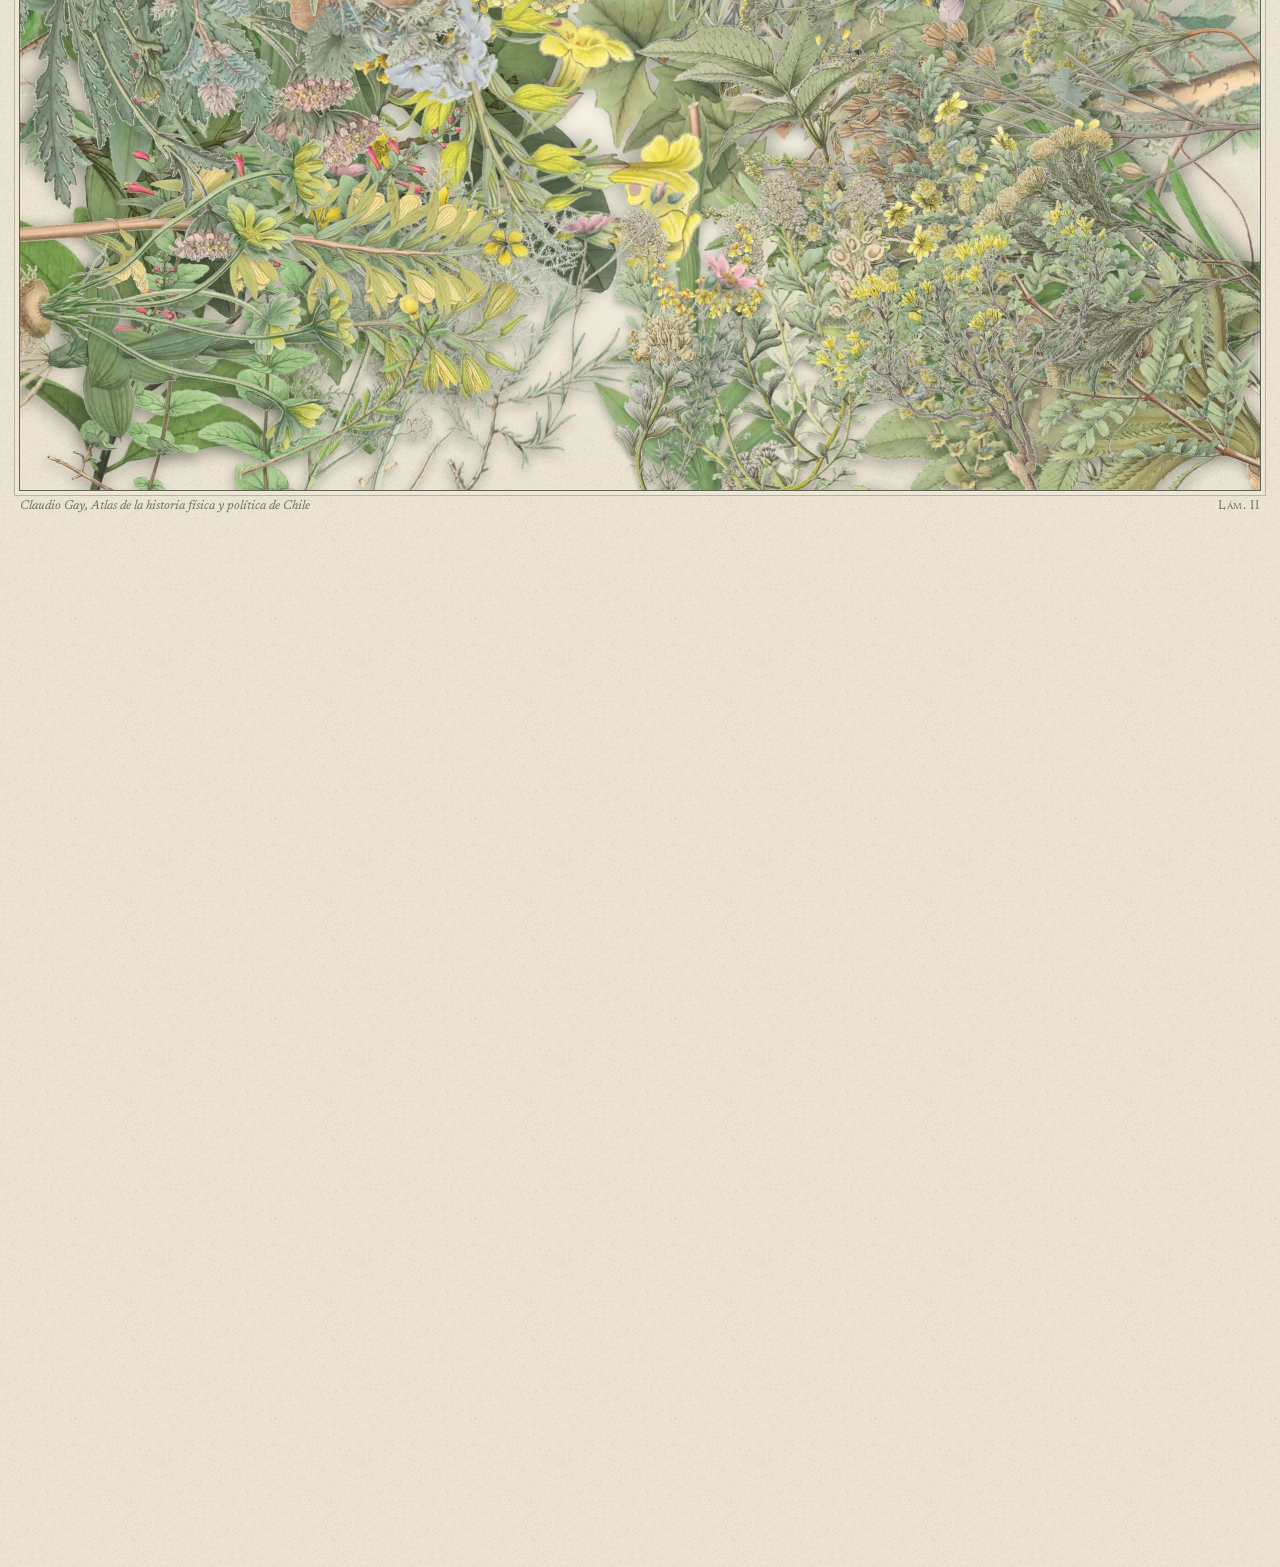
==== commit 384d9e32: "Sherpas start date: July 2025 Co-Authored-By: Claude Opus 5.5 <noreply@anthropic.com>" ====
--- a/index.html
+++ b/index.html
@@ -218,7 +218,7 @@
   <div class="wrap grid">
     <figure class="spec" aria-hidden="true"><div class="gr"><img src="assets/lam/f12-l.webp" width="731" height="1028" alt="" loading="lazy" decoding="async"></div><figcaption data-i18n="bot.s1">Lám. 58</figcaption></figure>
     <header class="now-head">
-      <p class="meta" data-i18n="now.meta">Sherpas Group SpA · Climate Mitigation &amp; Data Engineer · junio 2025 a hoy · remoto</p>
+      <p class="meta" data-i18n="now.meta">Sherpas Group SpA · Climate Mitigation &amp; Data Engineer · julio 2025 a hoy · remoto</p>
       <h2 class="sec-h sec-h--xl" id="nowH" data-i18n="now.h">Fundé el área de datos de una consultora de mercados de carbono. Hoy sus modelos respaldan doce proyectos de baterías en Chile, cerca de 1,3 GW.</h2>
       <ul class="contact-line">
         <li><a href="https://github.com/sheraspetitlaurent" target="_blank" rel="noopener noreferrer"><span data-i18n="now.gh">GitHub de Sherpas</span></a></li>
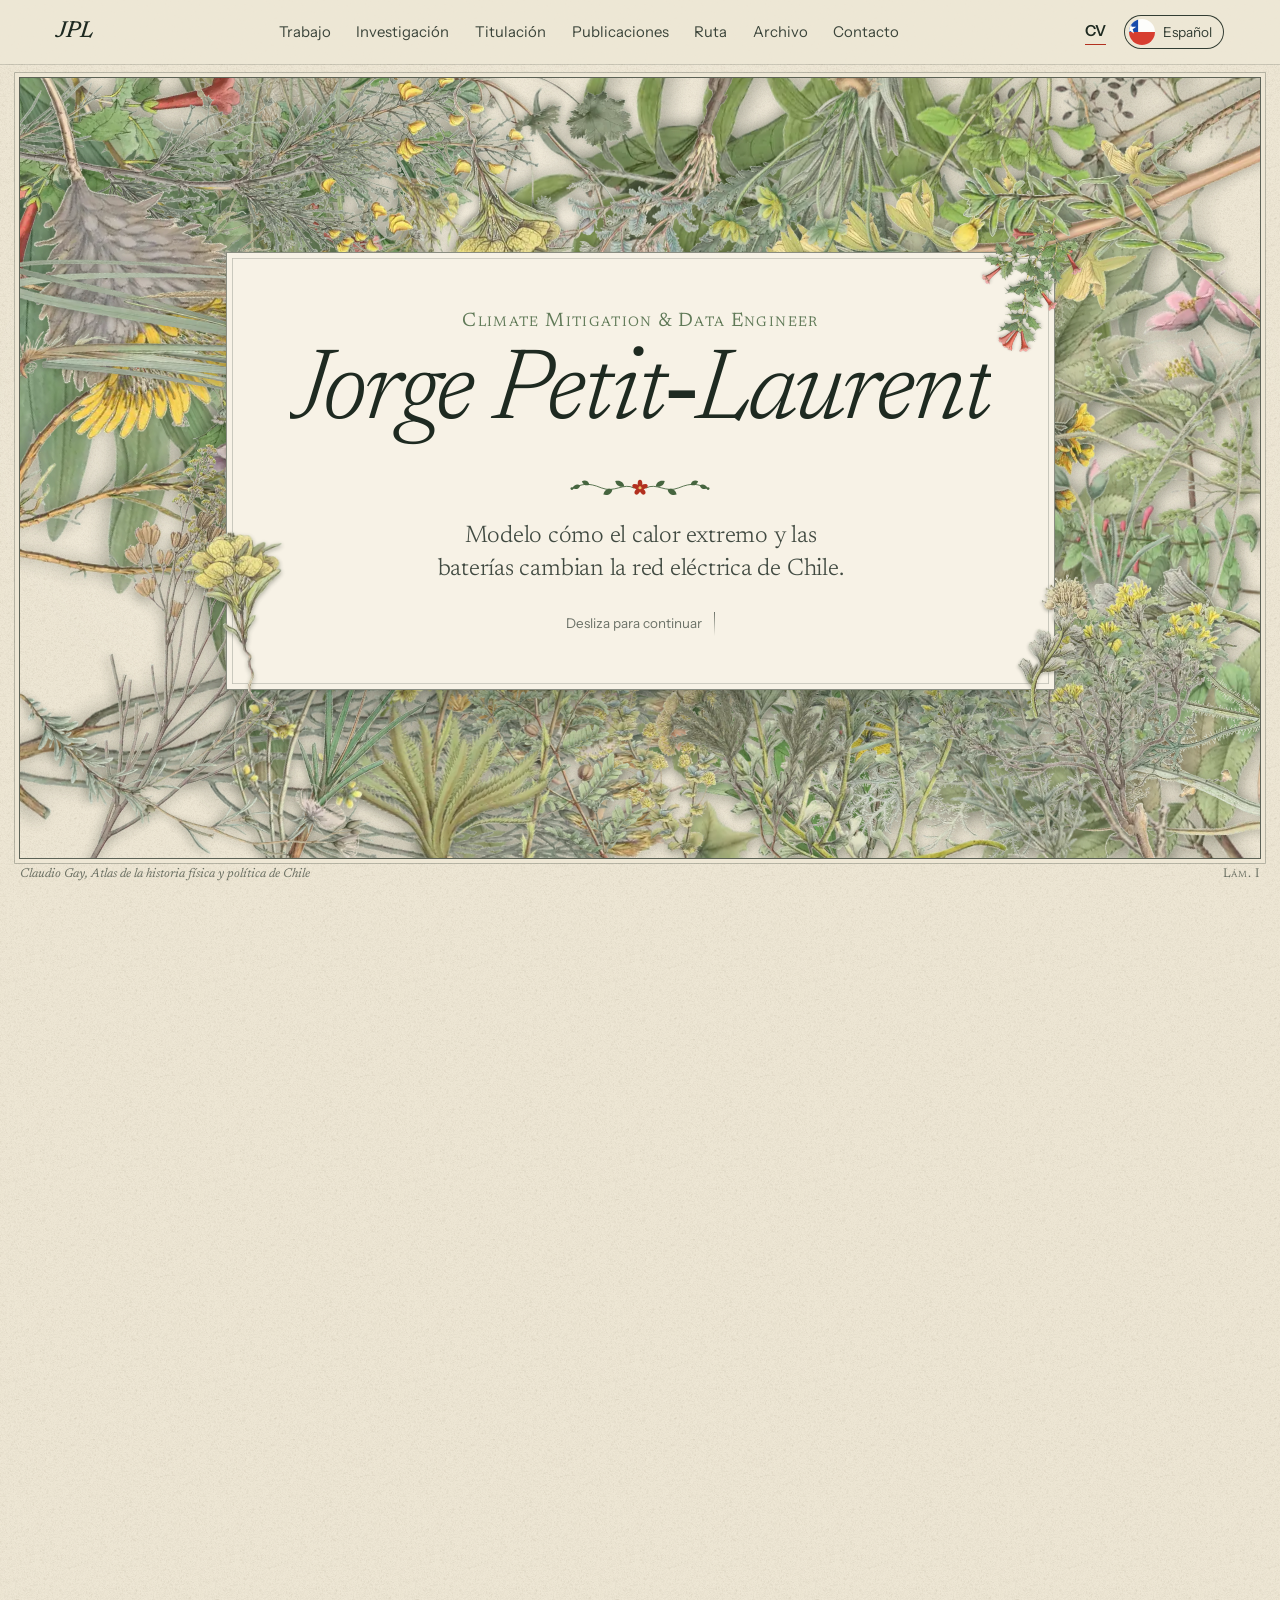
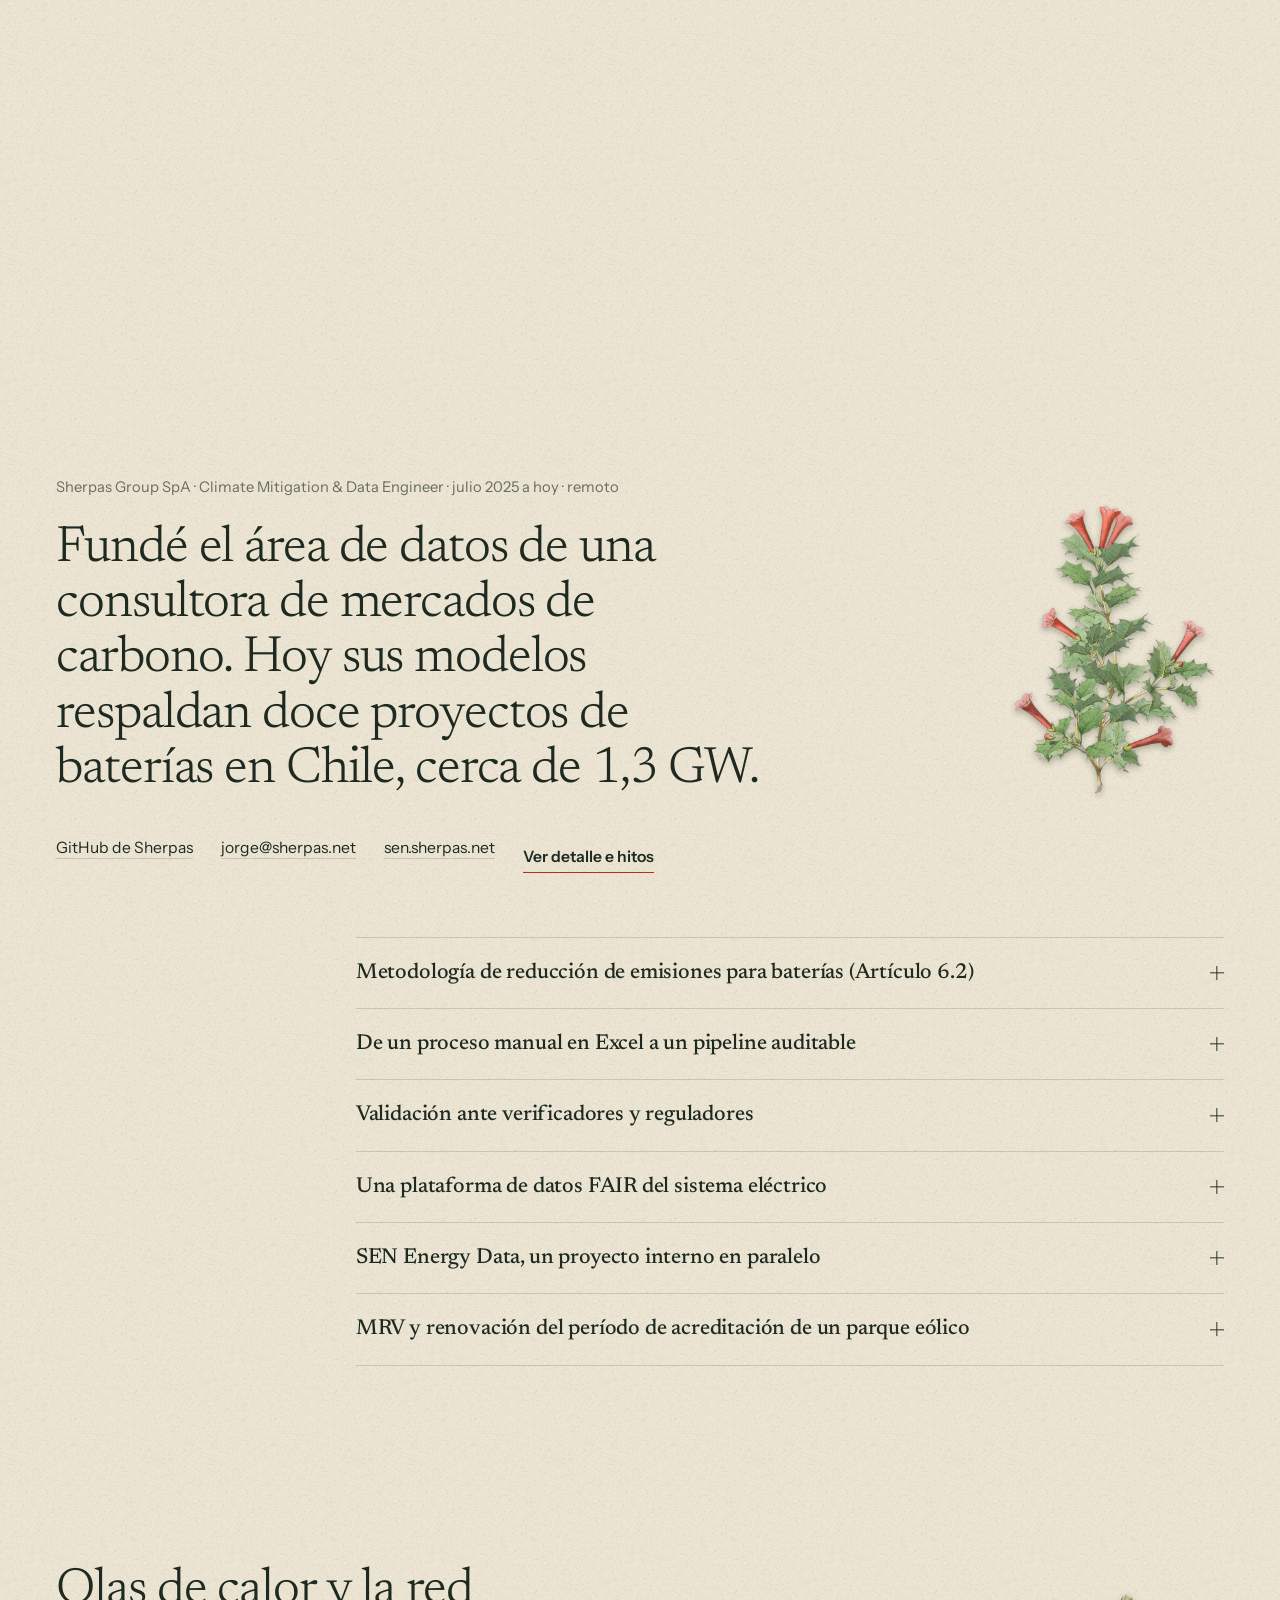
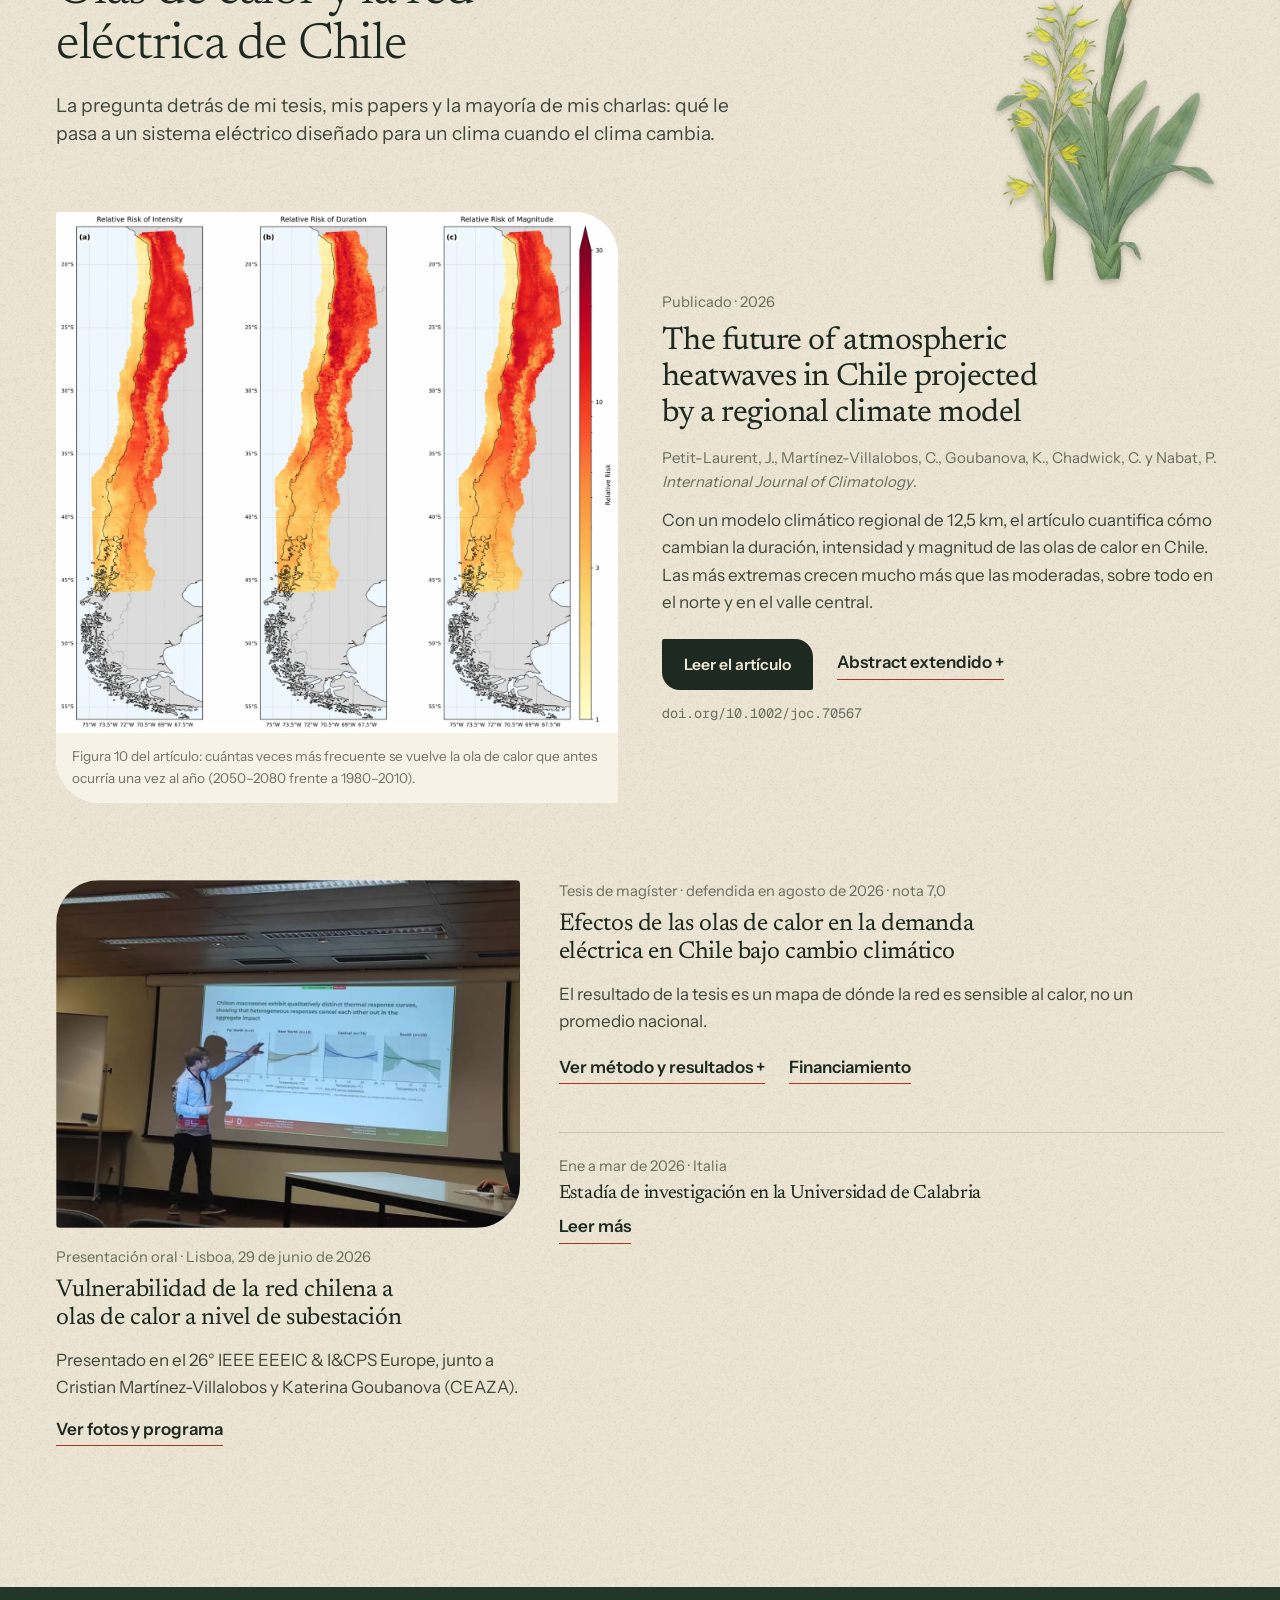
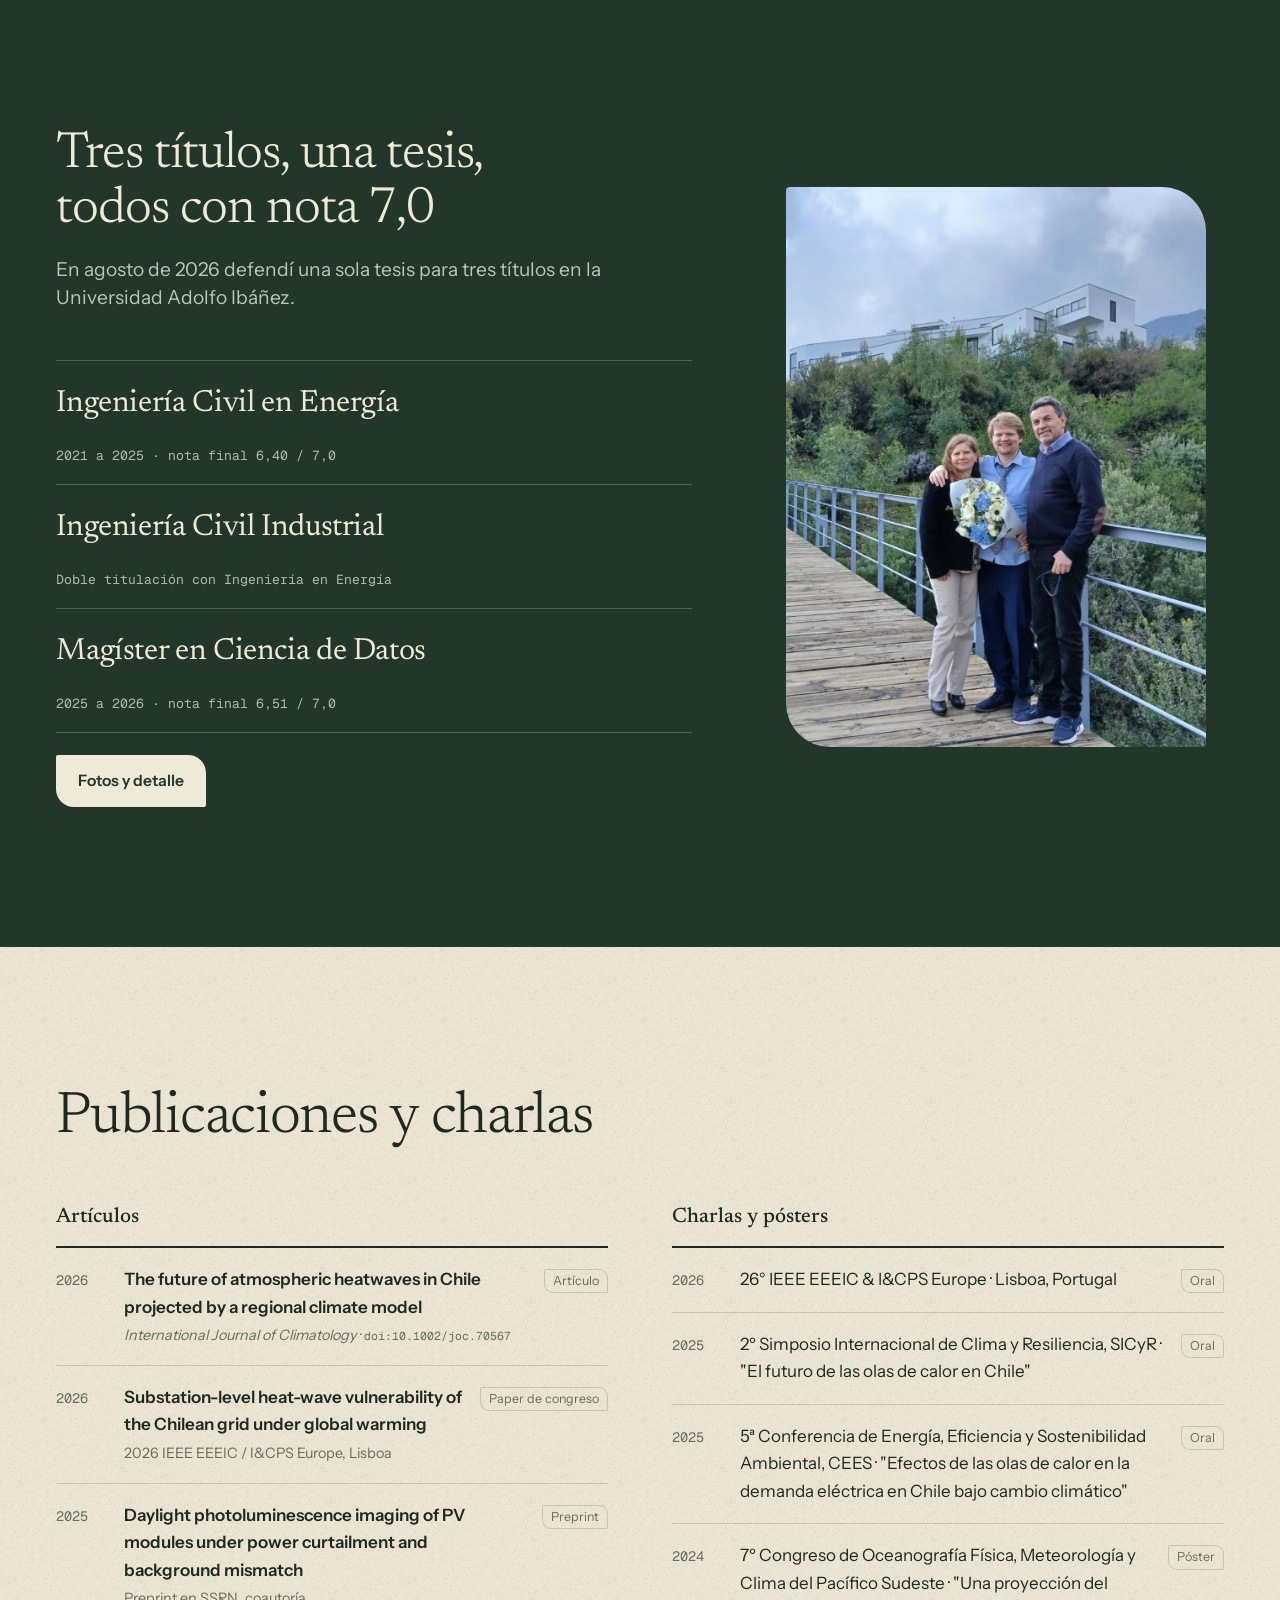
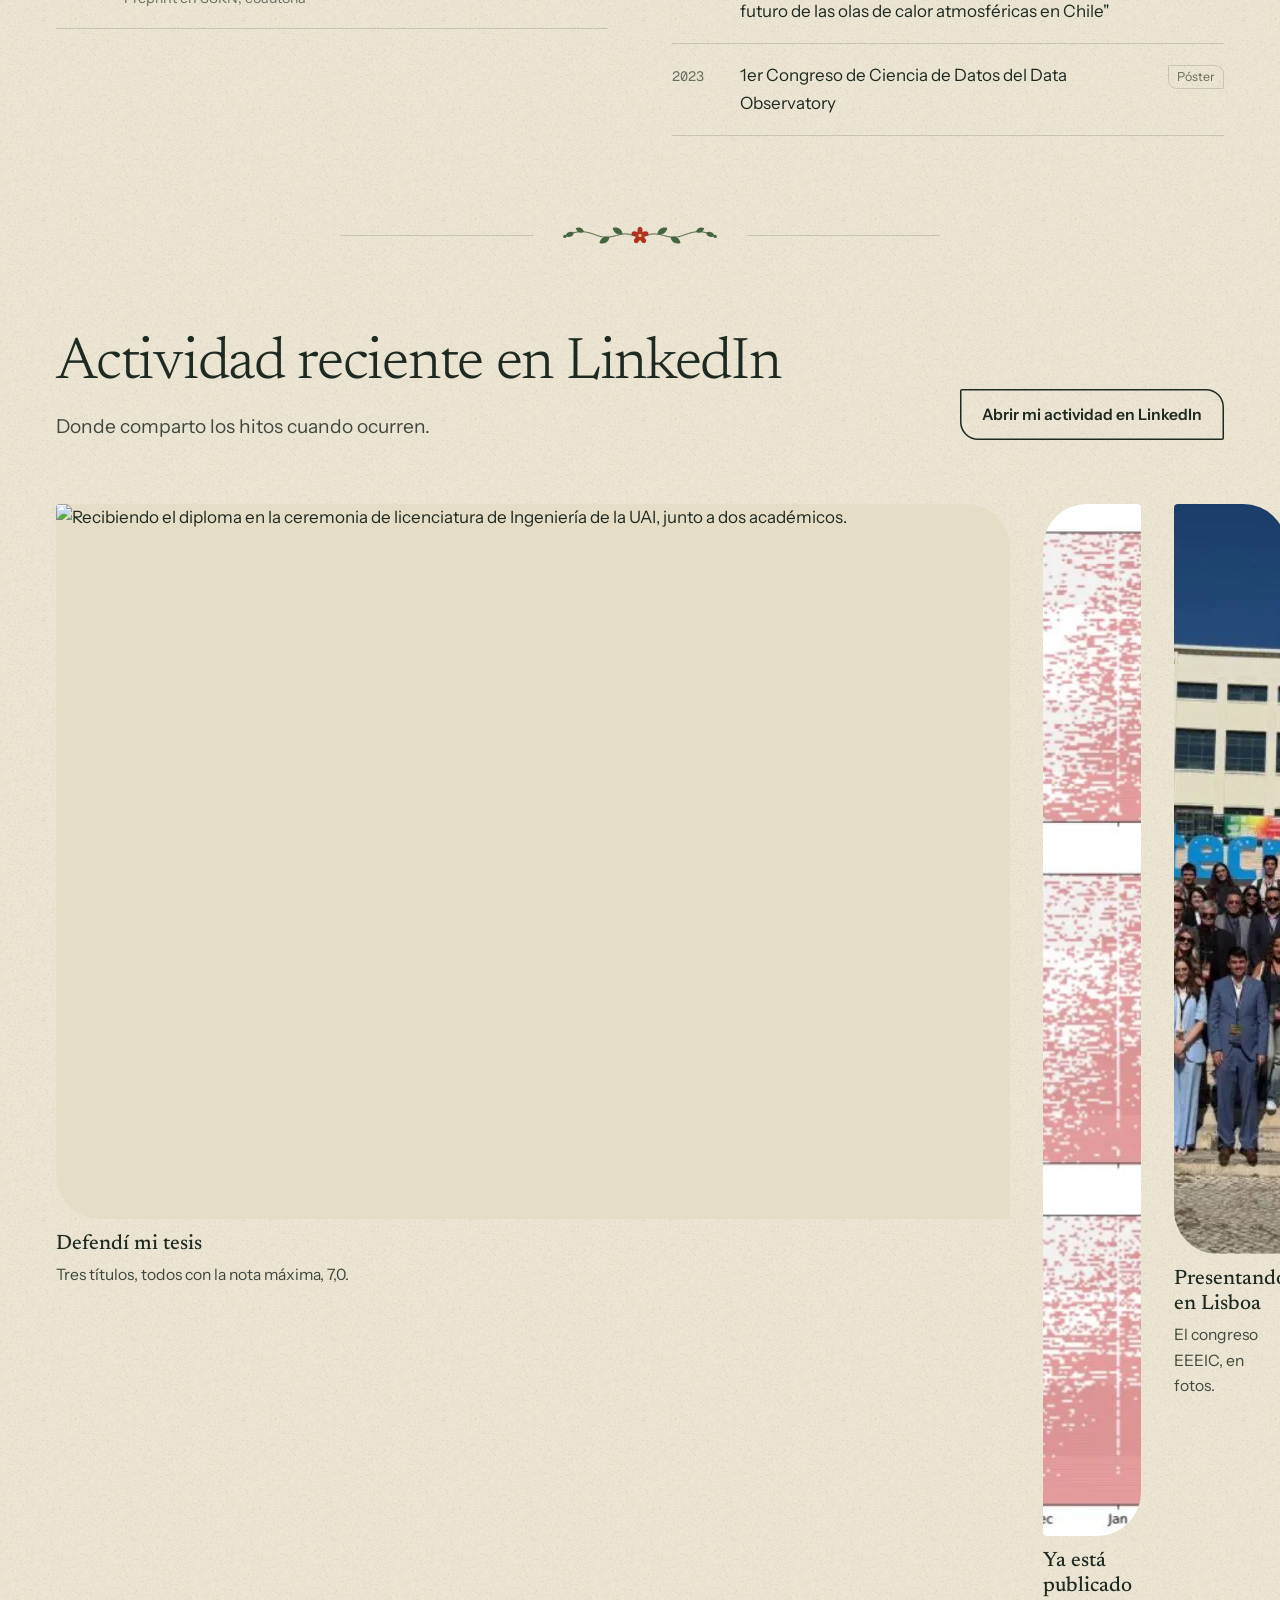
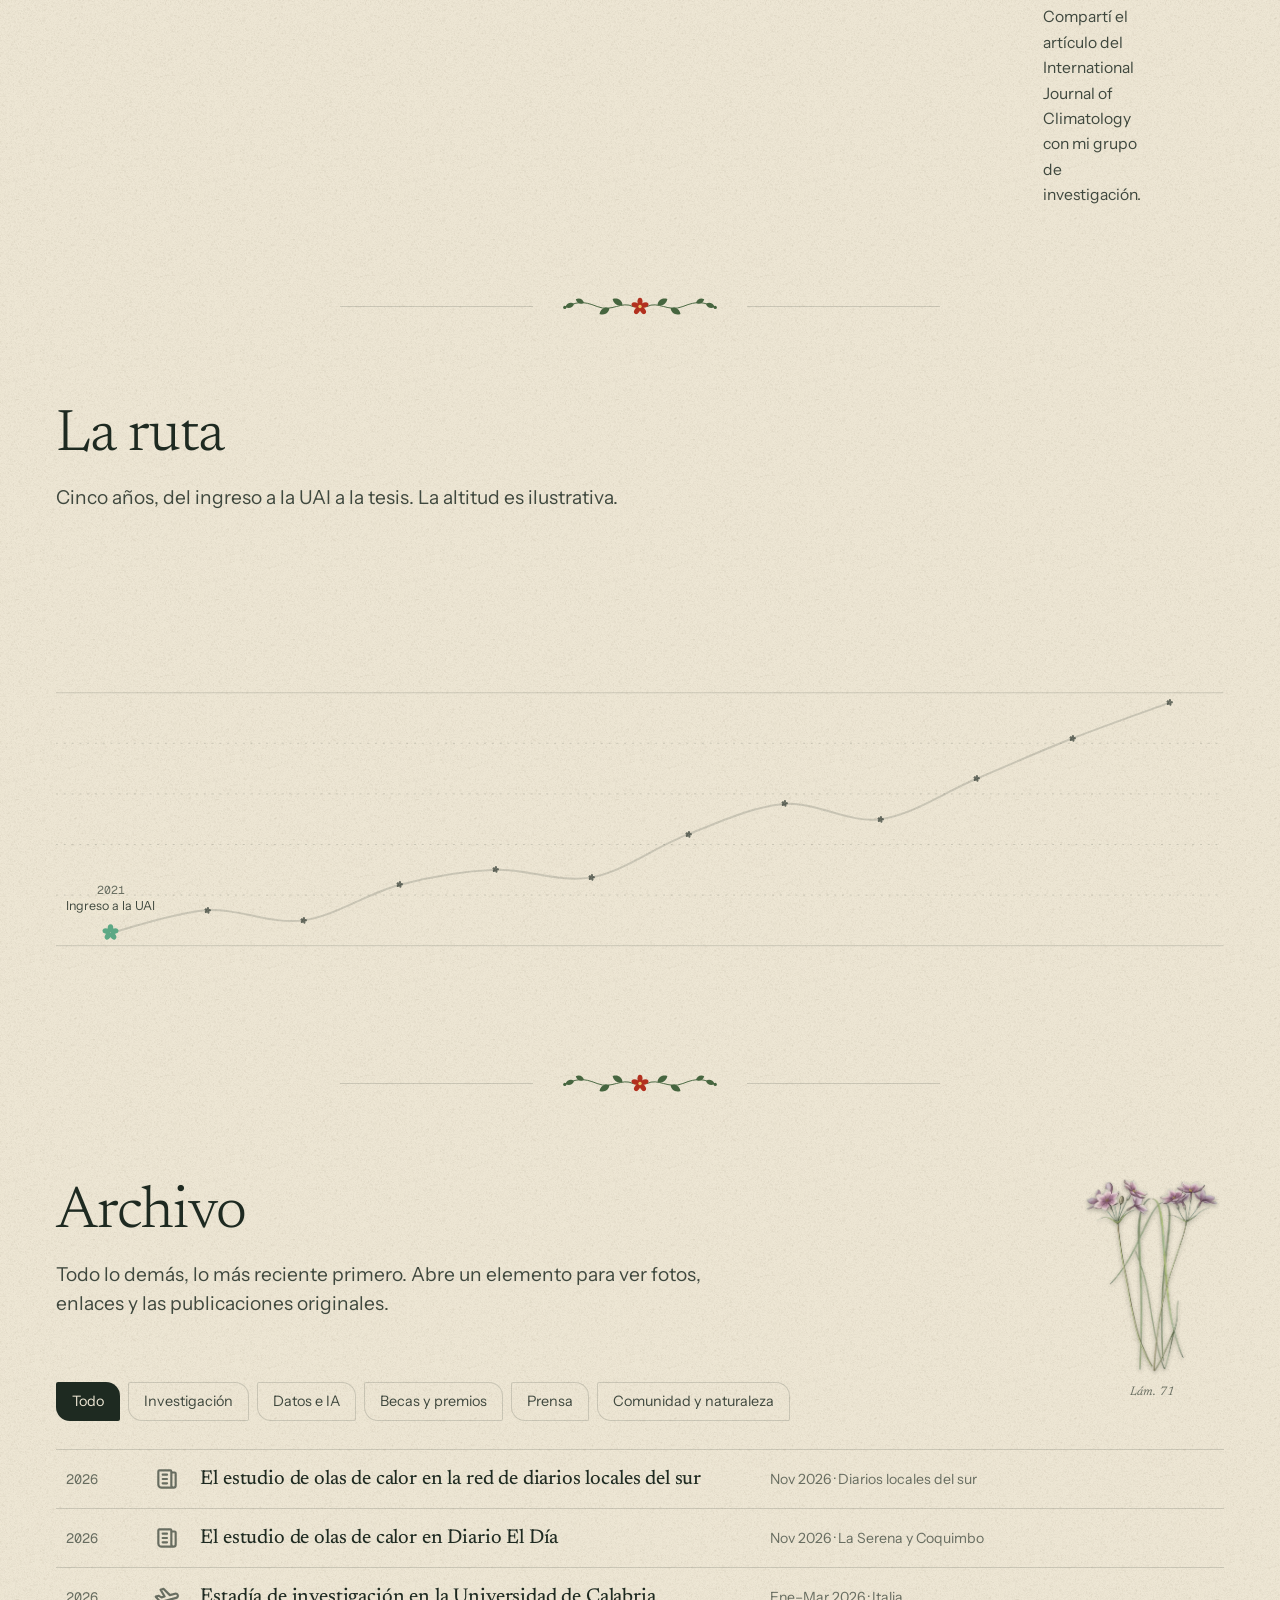
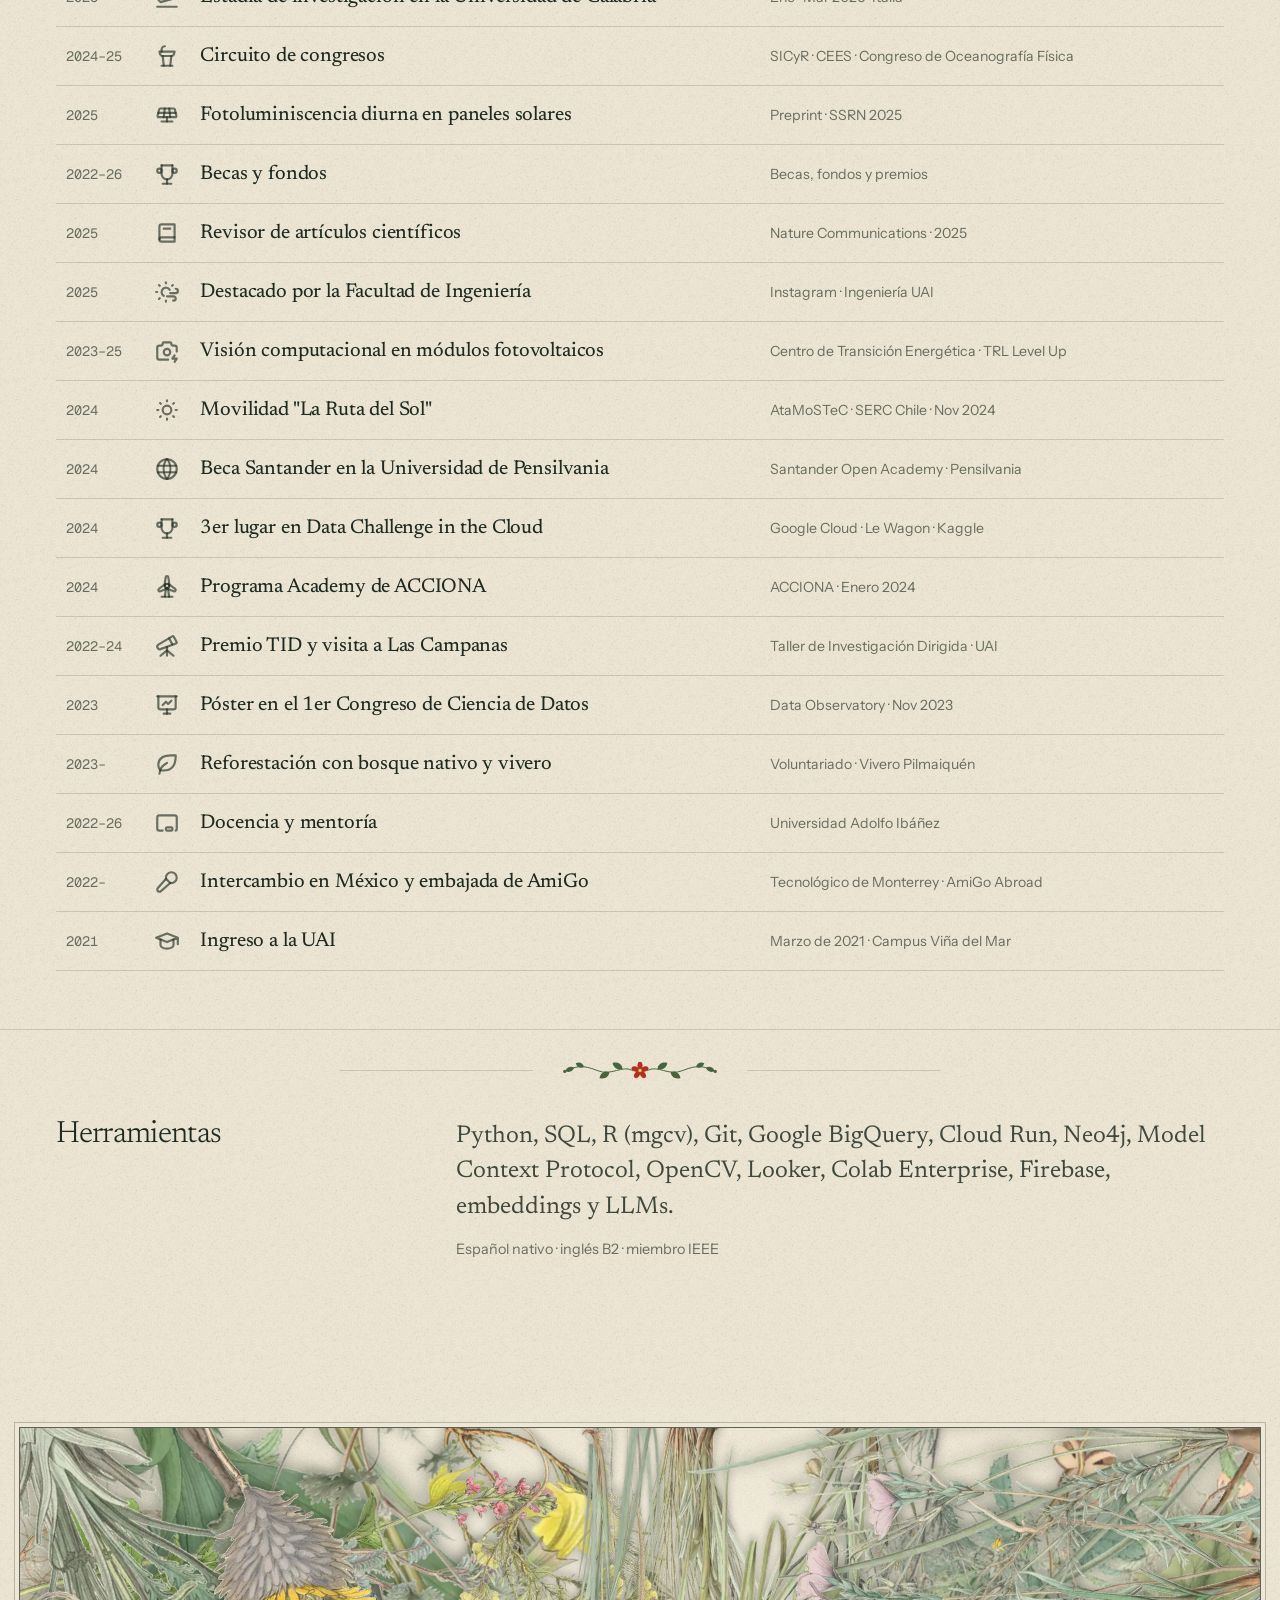
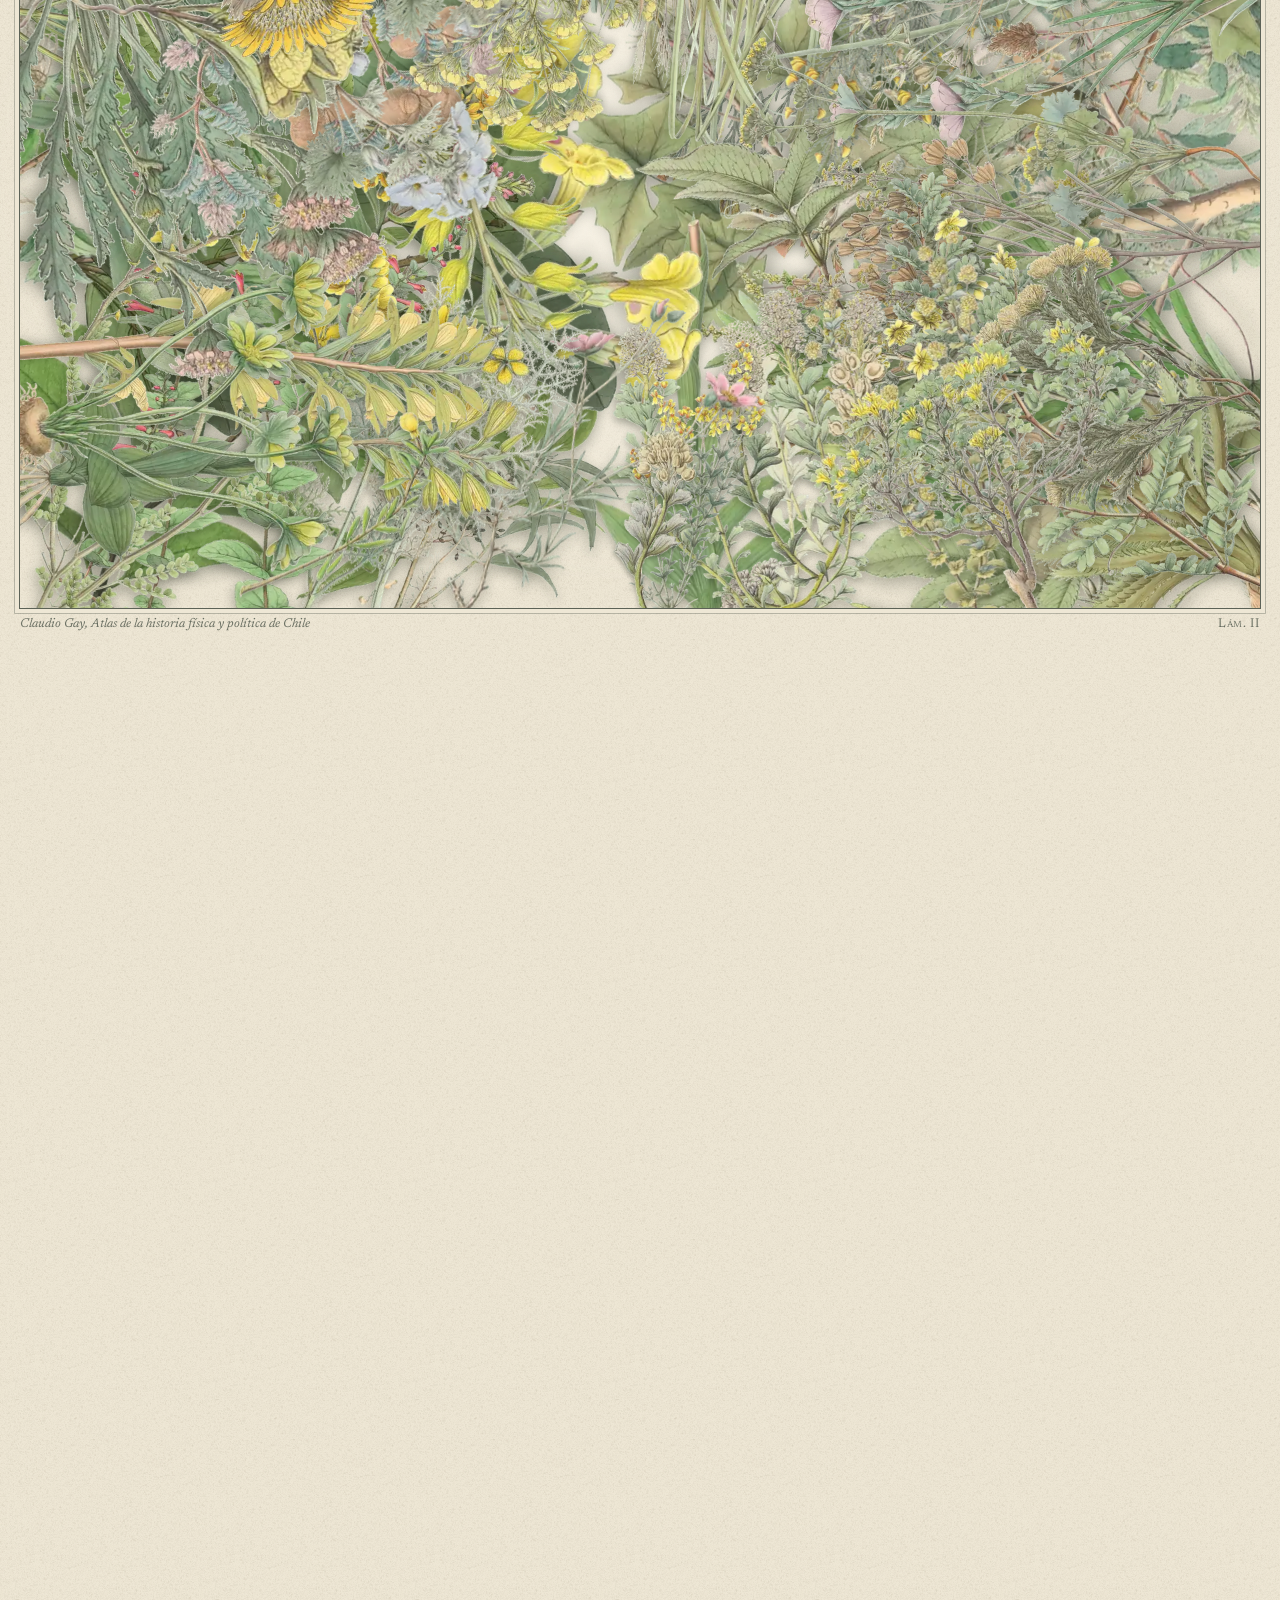
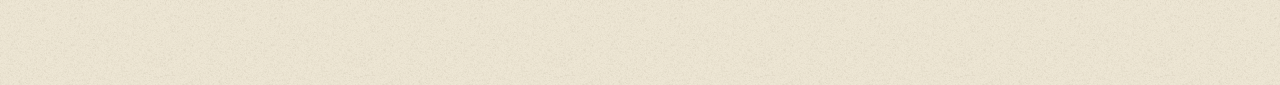
==== commit 8874c0dd: "Archive: Press category with the heat-wave paper coverage (El Día and southern local newspapers) Co-" ====
--- a/index.html
+++ b/index.html
@@ -54,6 +54,13 @@
     <path class="b" style="stroke:var(--ic-b,currentColor)" fill="none" stroke-width="2" stroke-linecap="round" stroke-linejoin="round" d="M8 12l1 9" />
     <path class="b" style="stroke:var(--ic-b,currentColor)" fill="none" stroke-width="2" stroke-linecap="round" stroke-linejoin="round" d="M16 12l-1 9" />
     <path class="b" style="stroke:var(--ic-b,currentColor)" fill="none" stroke-width="2" stroke-linecap="round" stroke-linejoin="round" d="M7 21h10" />
+  </symbol>
+
+  <symbol id="icon-press" viewBox="0 0 24 24">
+    <path class="a" style="stroke:var(--ic-a,currentColor)" fill="none" stroke-width="2" stroke-linecap="round" stroke-linejoin="round" d="M16 6h3a1 1 0 0 1 1 1v11a2 2 0 0 1 -4 0v-13a1 1 0 0 0 -1 -1h-10a1 1 0 0 0 -1 1v12a3 3 0 0 0 3 3h11" />
+    <path class="b" style="stroke:var(--ic-b,currentColor)" fill="none" stroke-width="2" stroke-linecap="round" stroke-linejoin="round" d="M8 8h4" />
+    <path class="b" style="stroke:var(--ic-b,currentColor)" fill="none" stroke-width="2" stroke-linecap="round" stroke-linejoin="round" d="M8 12h4" />
+    <path class="b" style="stroke:var(--ic-b,currentColor)" fill="none" stroke-width="2" stroke-linecap="round" stroke-linejoin="round" d="M8 16h4" />
   </symbol>
 
   <symbol id="icon-ssrn" viewBox="0 0 24 24">
@@ -453,6 +460,7 @@
       <button class="filter" type="button" data-filter="research" data-i18n="f.research">Investigación</button>
       <button class="filter" type="button" data-filter="data" data-i18n="f.data">Datos e IA</button>
       <button class="filter" type="button" data-filter="awards" data-i18n="f.awards">Becas y premios</button>
+      <button class="filter" type="button" data-filter="press" data-i18n="f.press">Prensa</button>
       <button class="filter" type="button" data-filter="community" data-i18n="f.community">Comunidad y naturaleza</button>
     </nav>
     <ul class="index" id="archiveList"></ul>
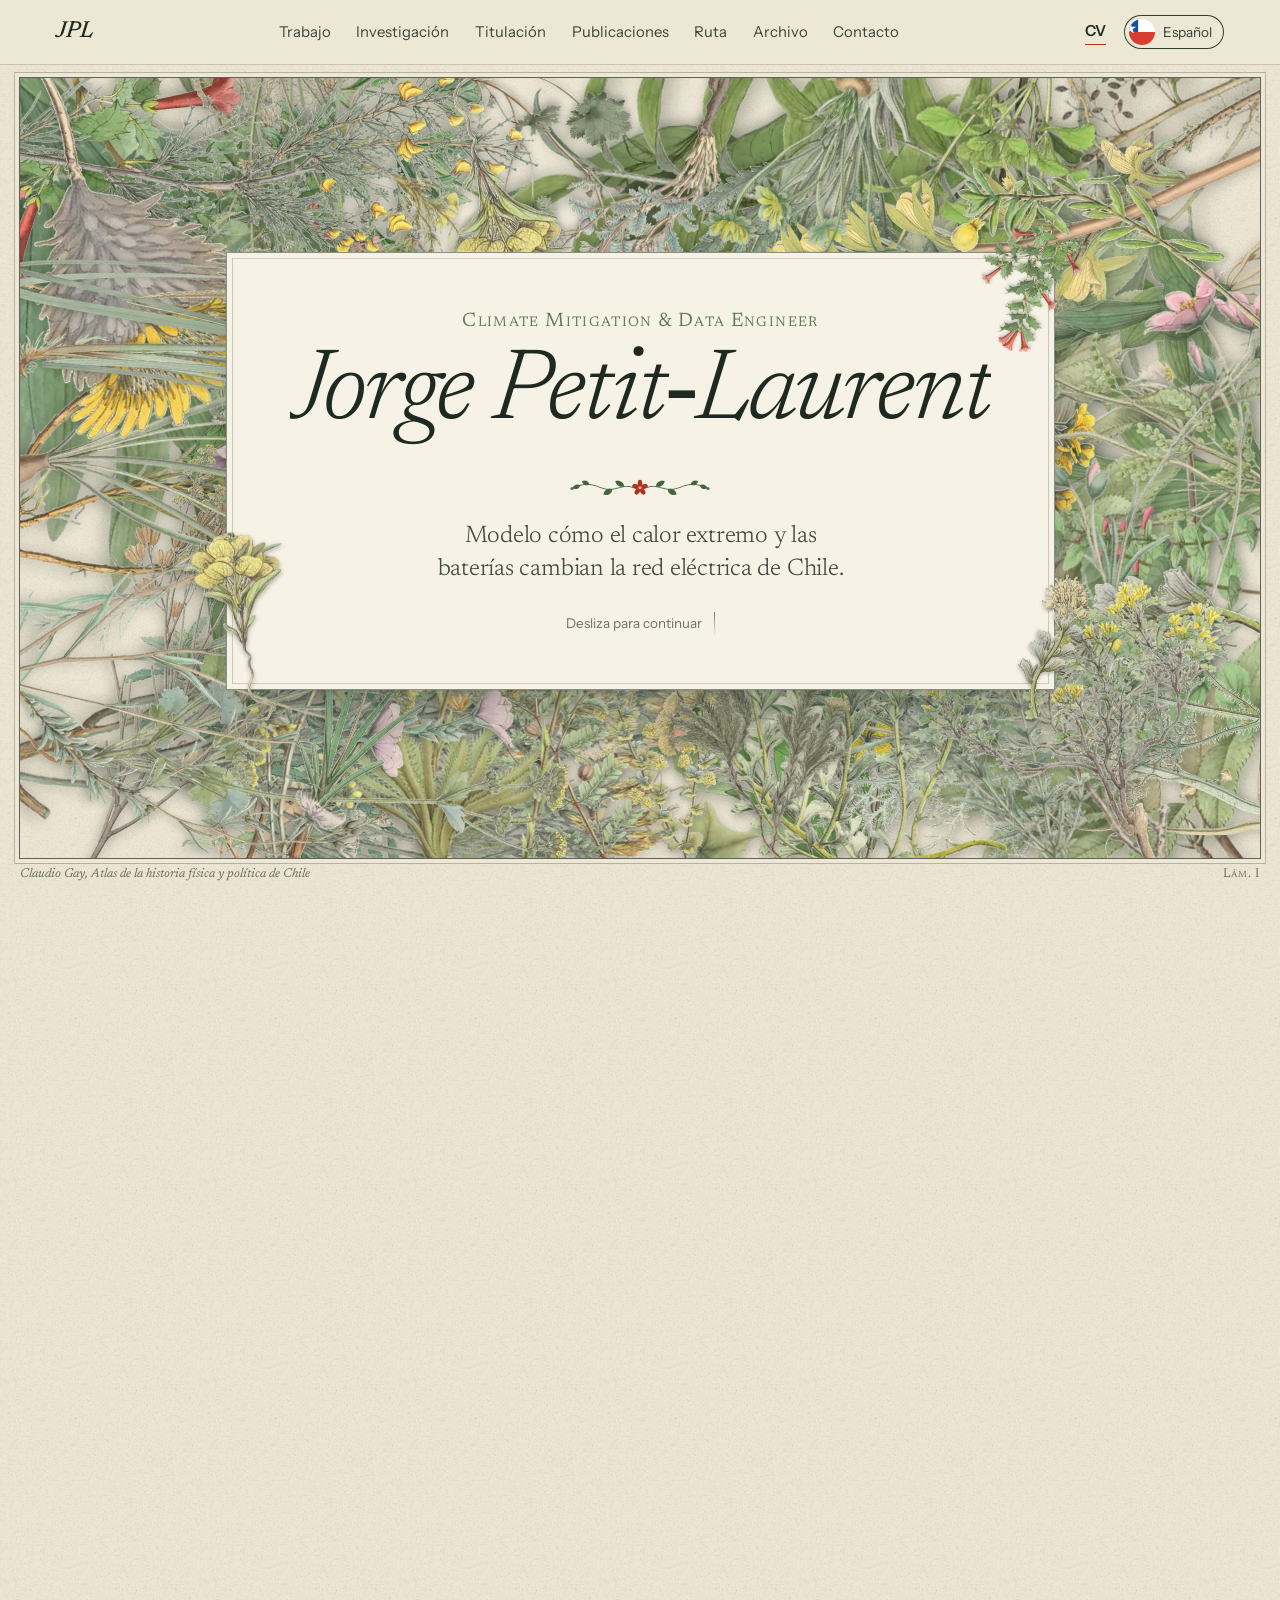
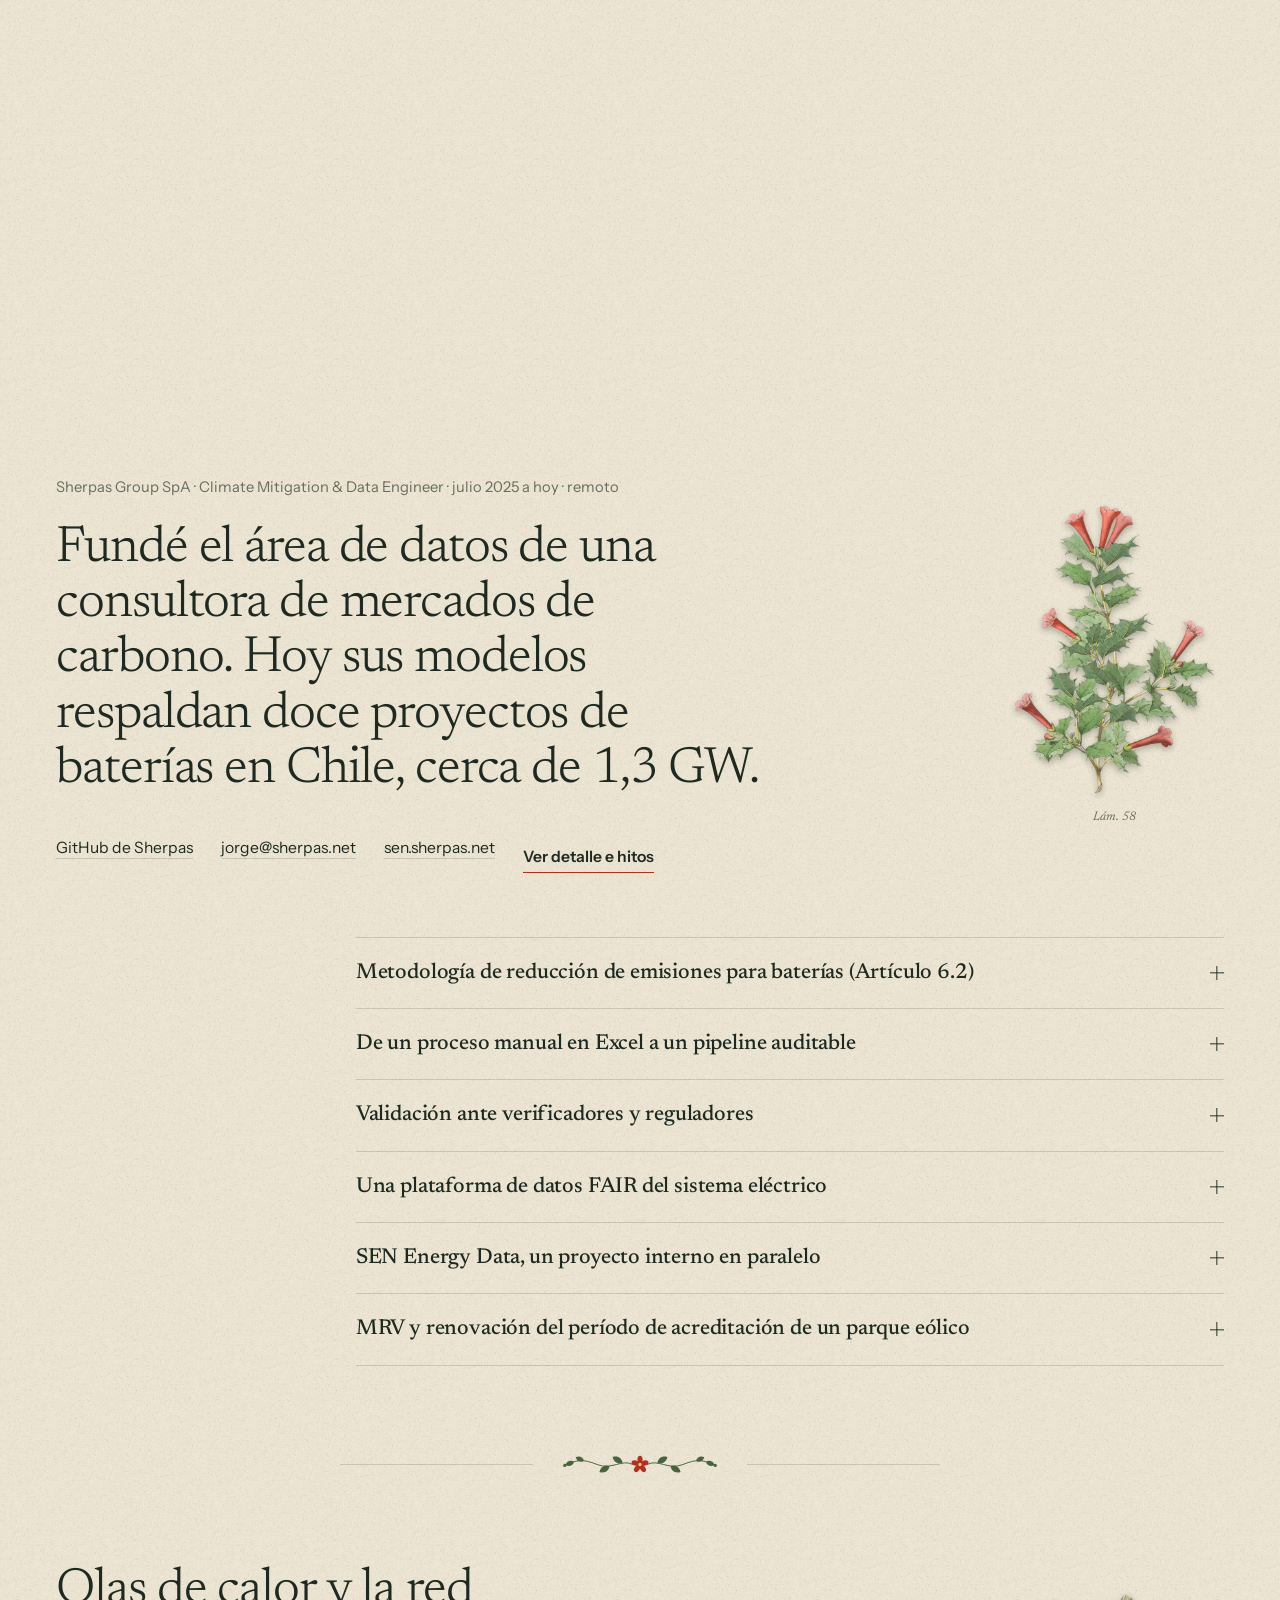
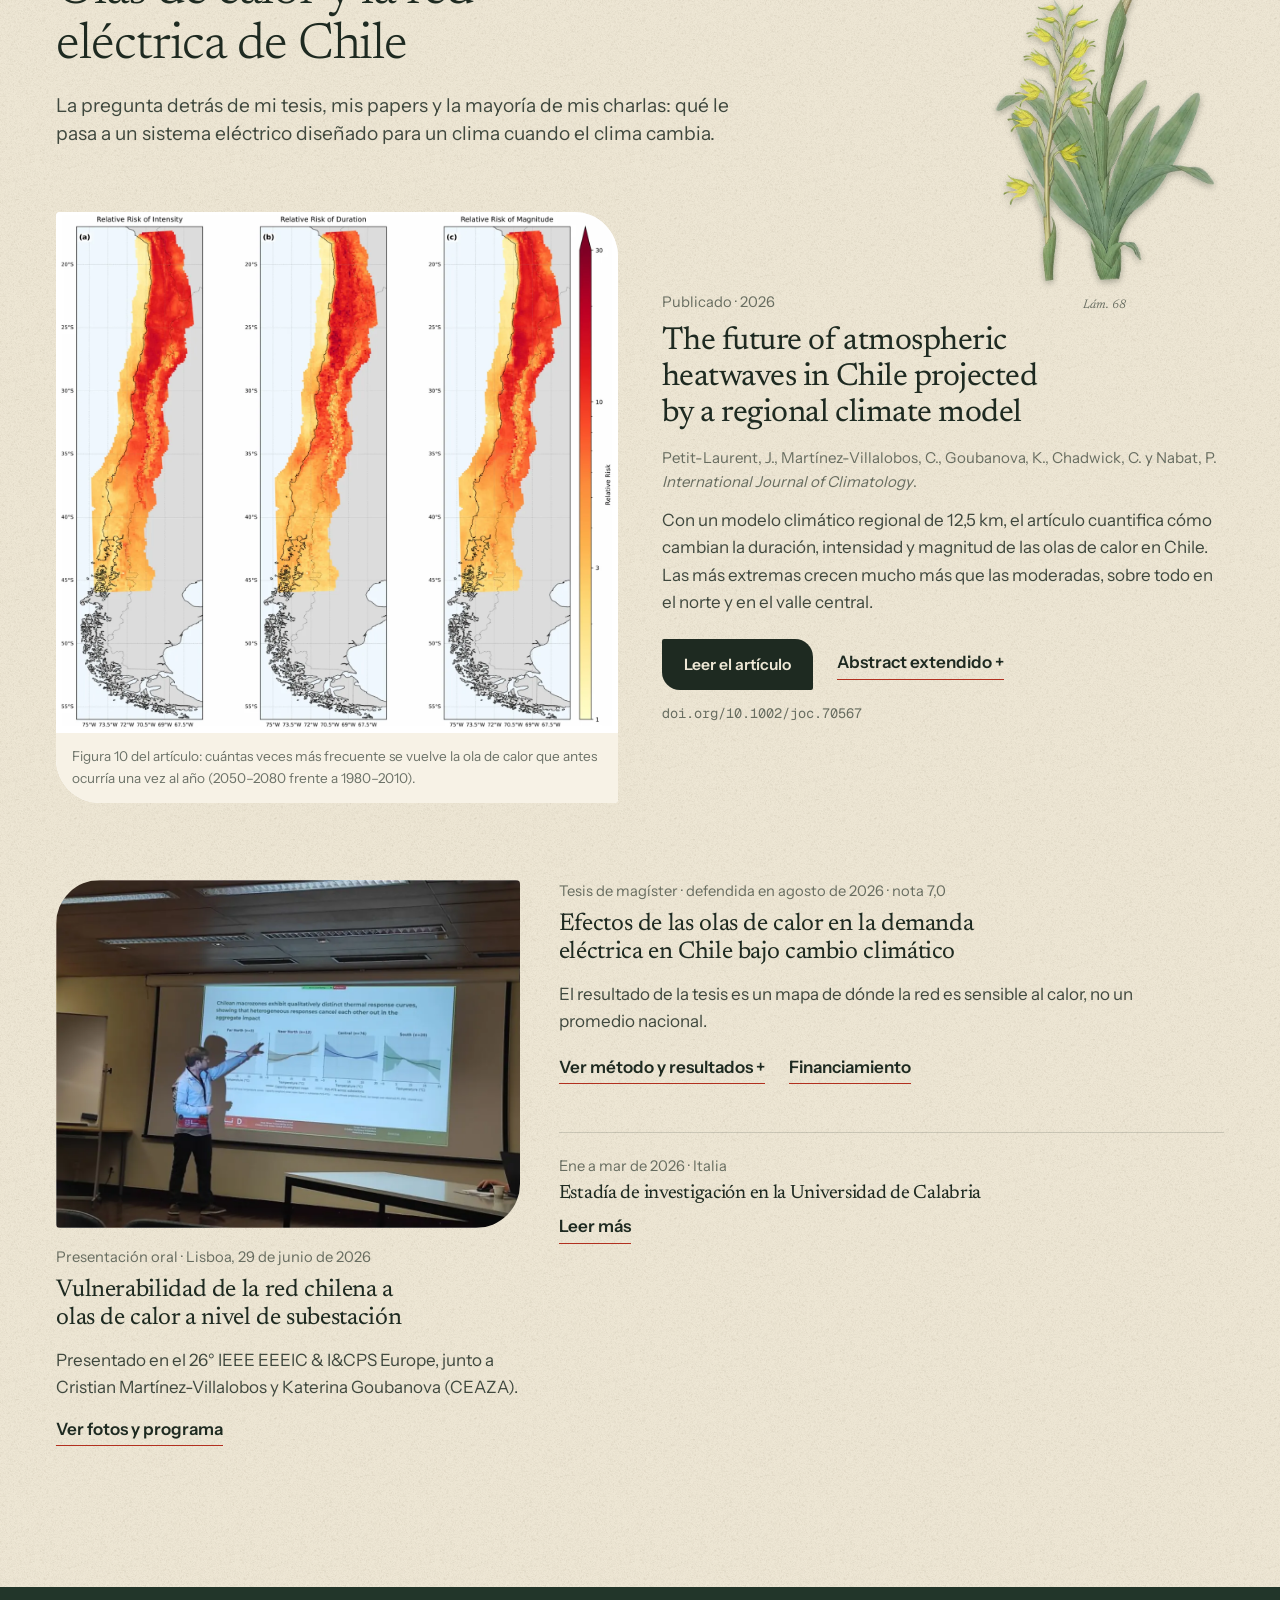
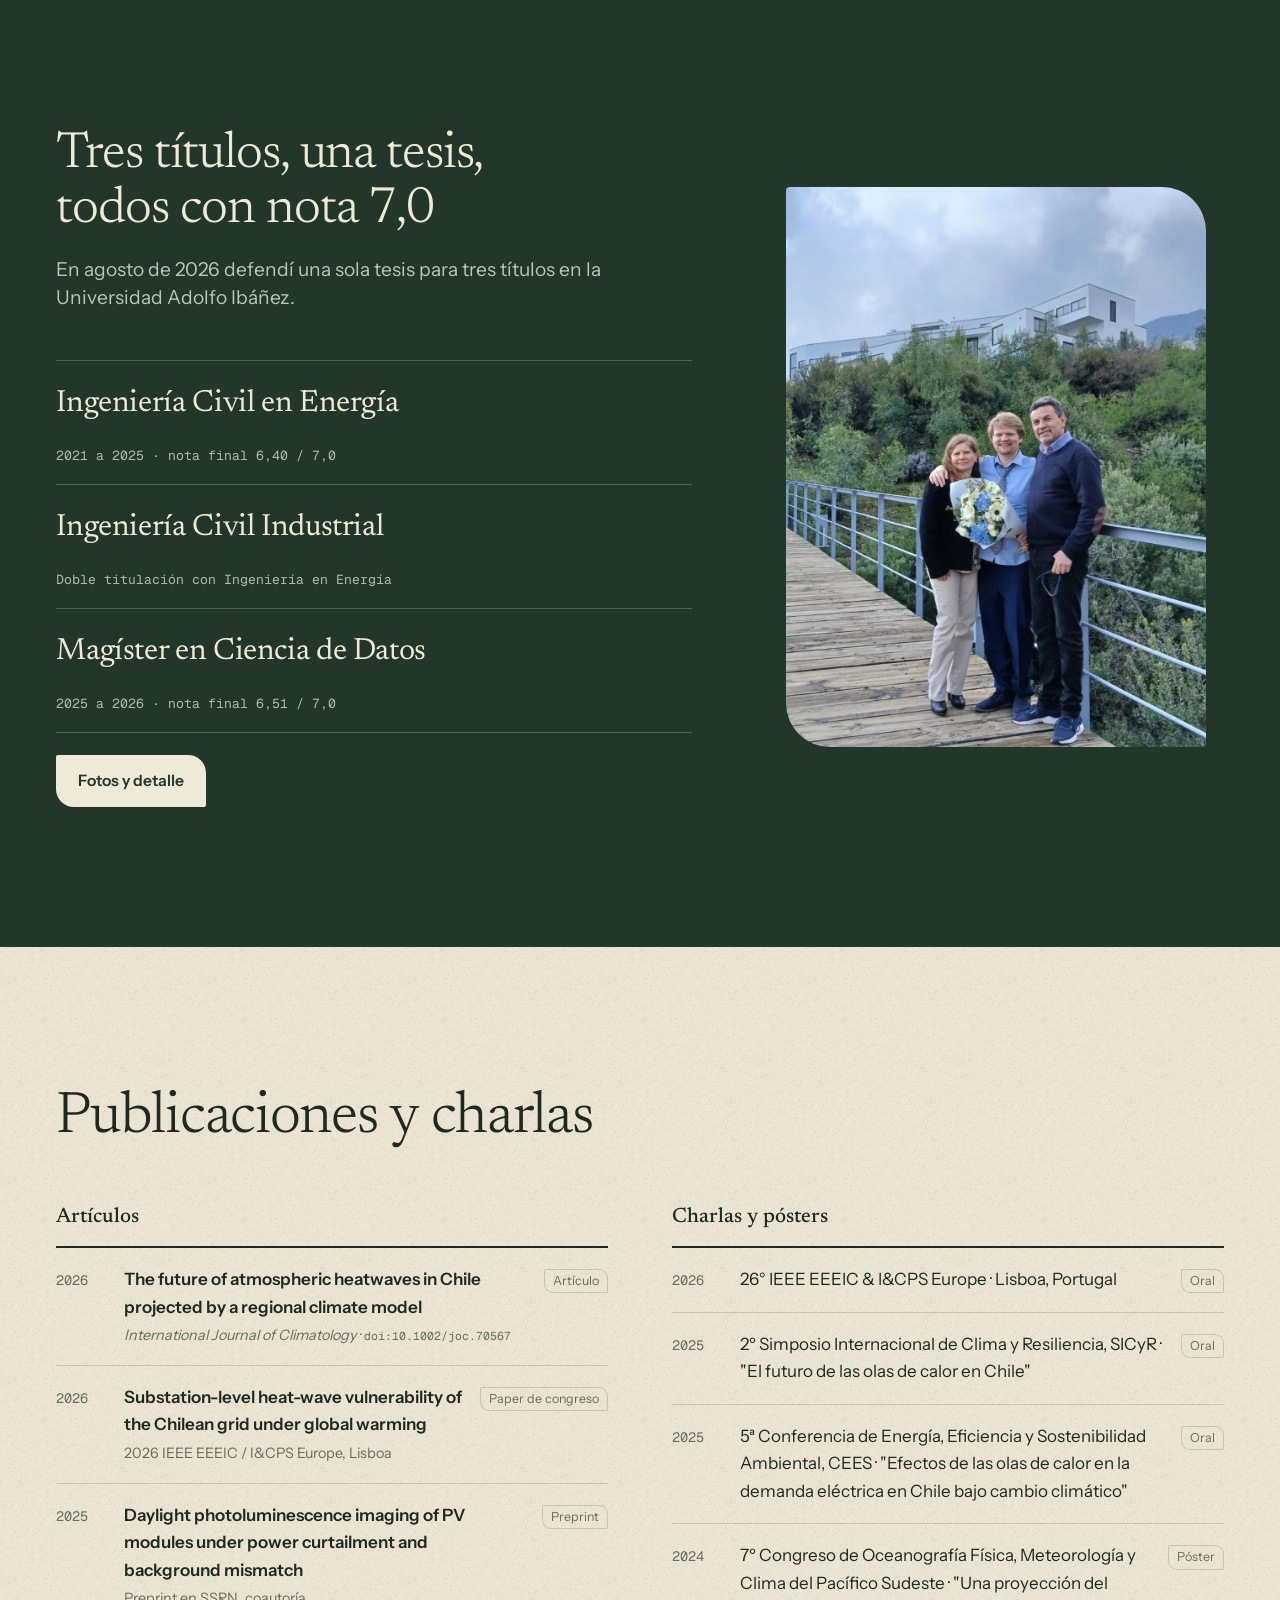
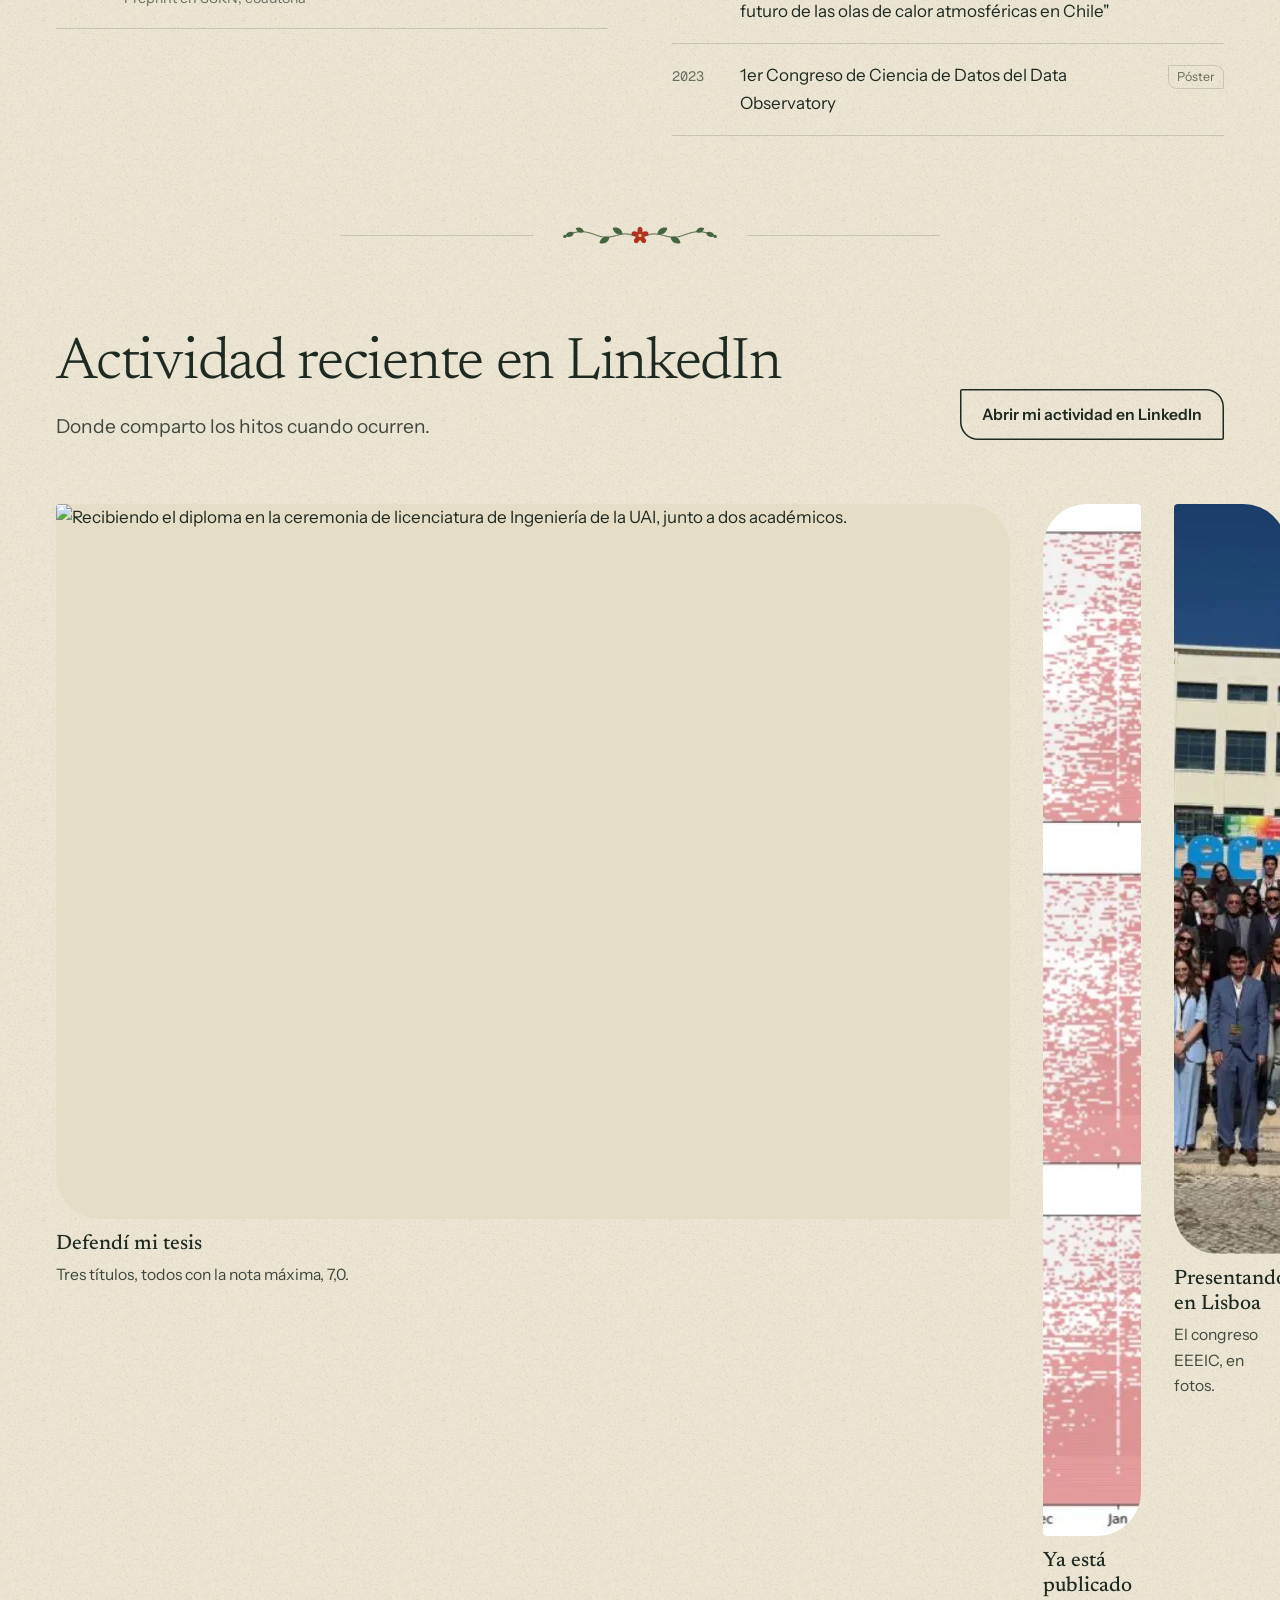
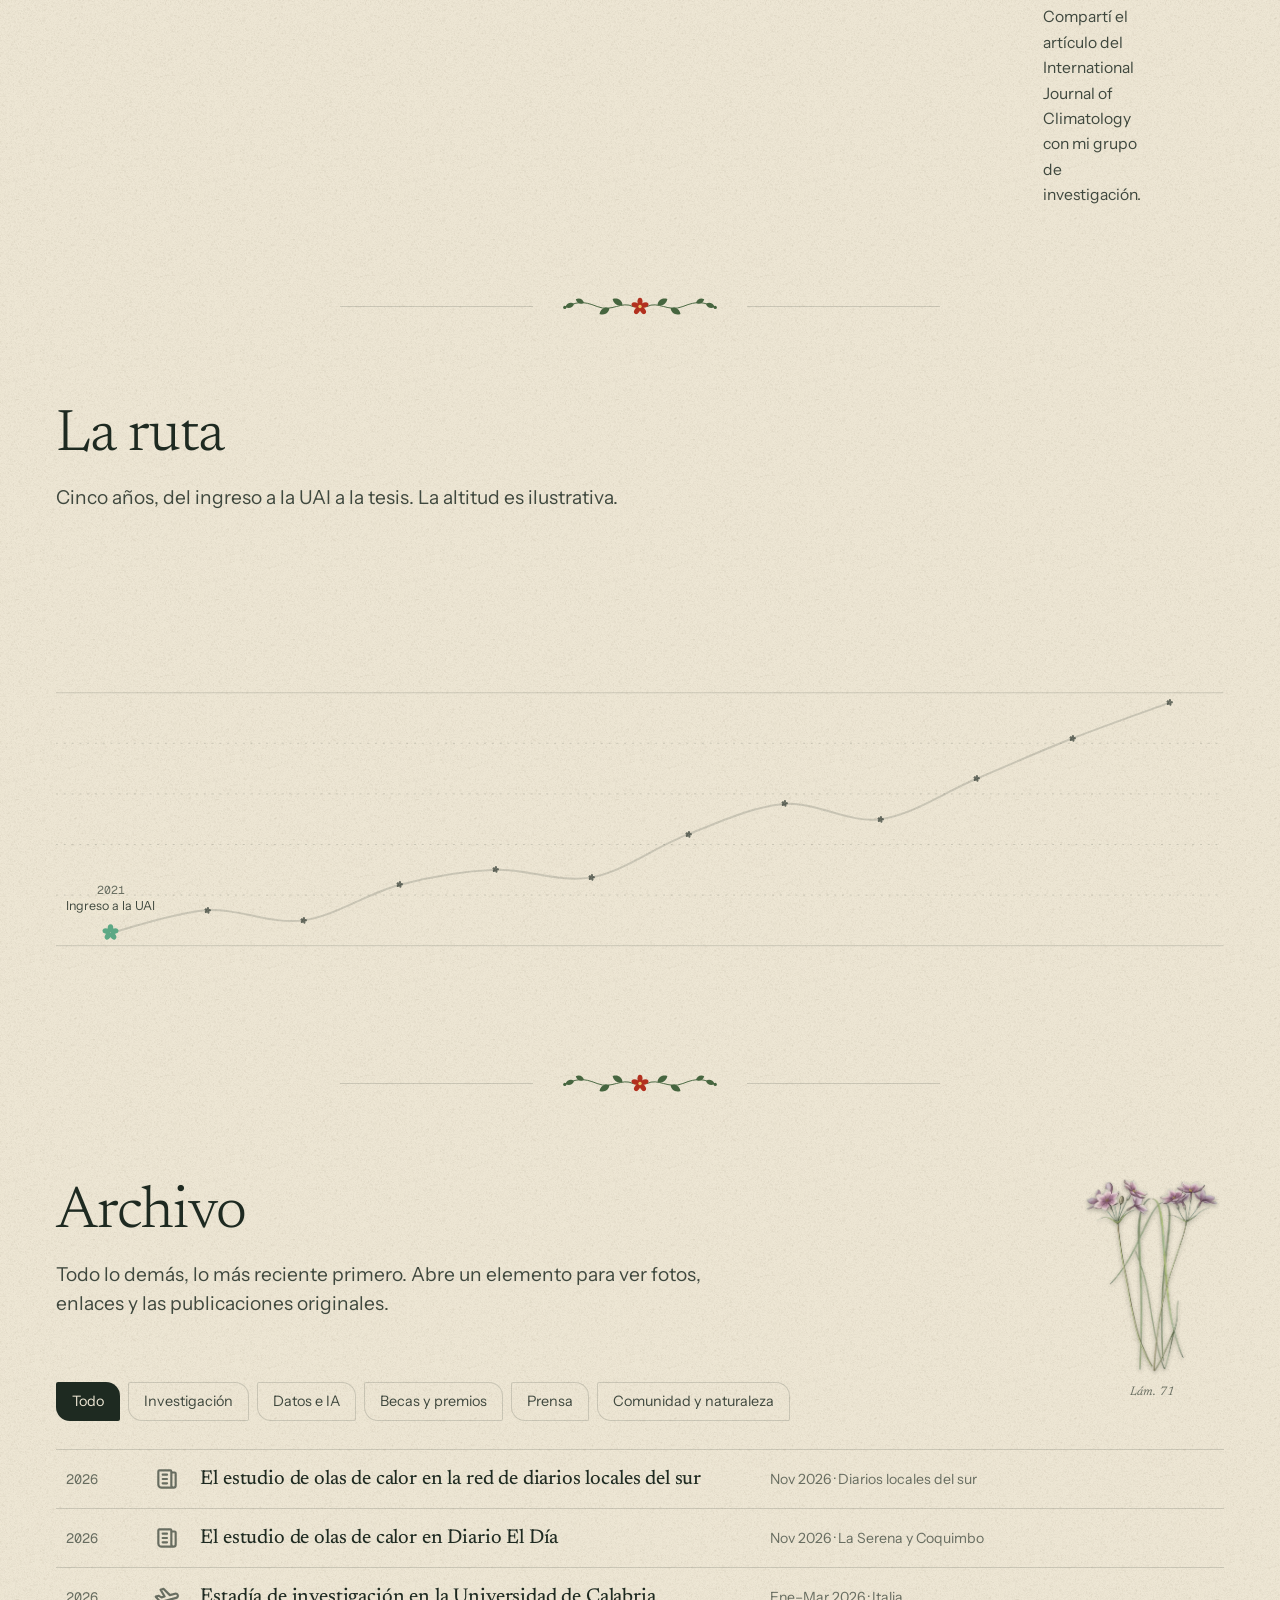
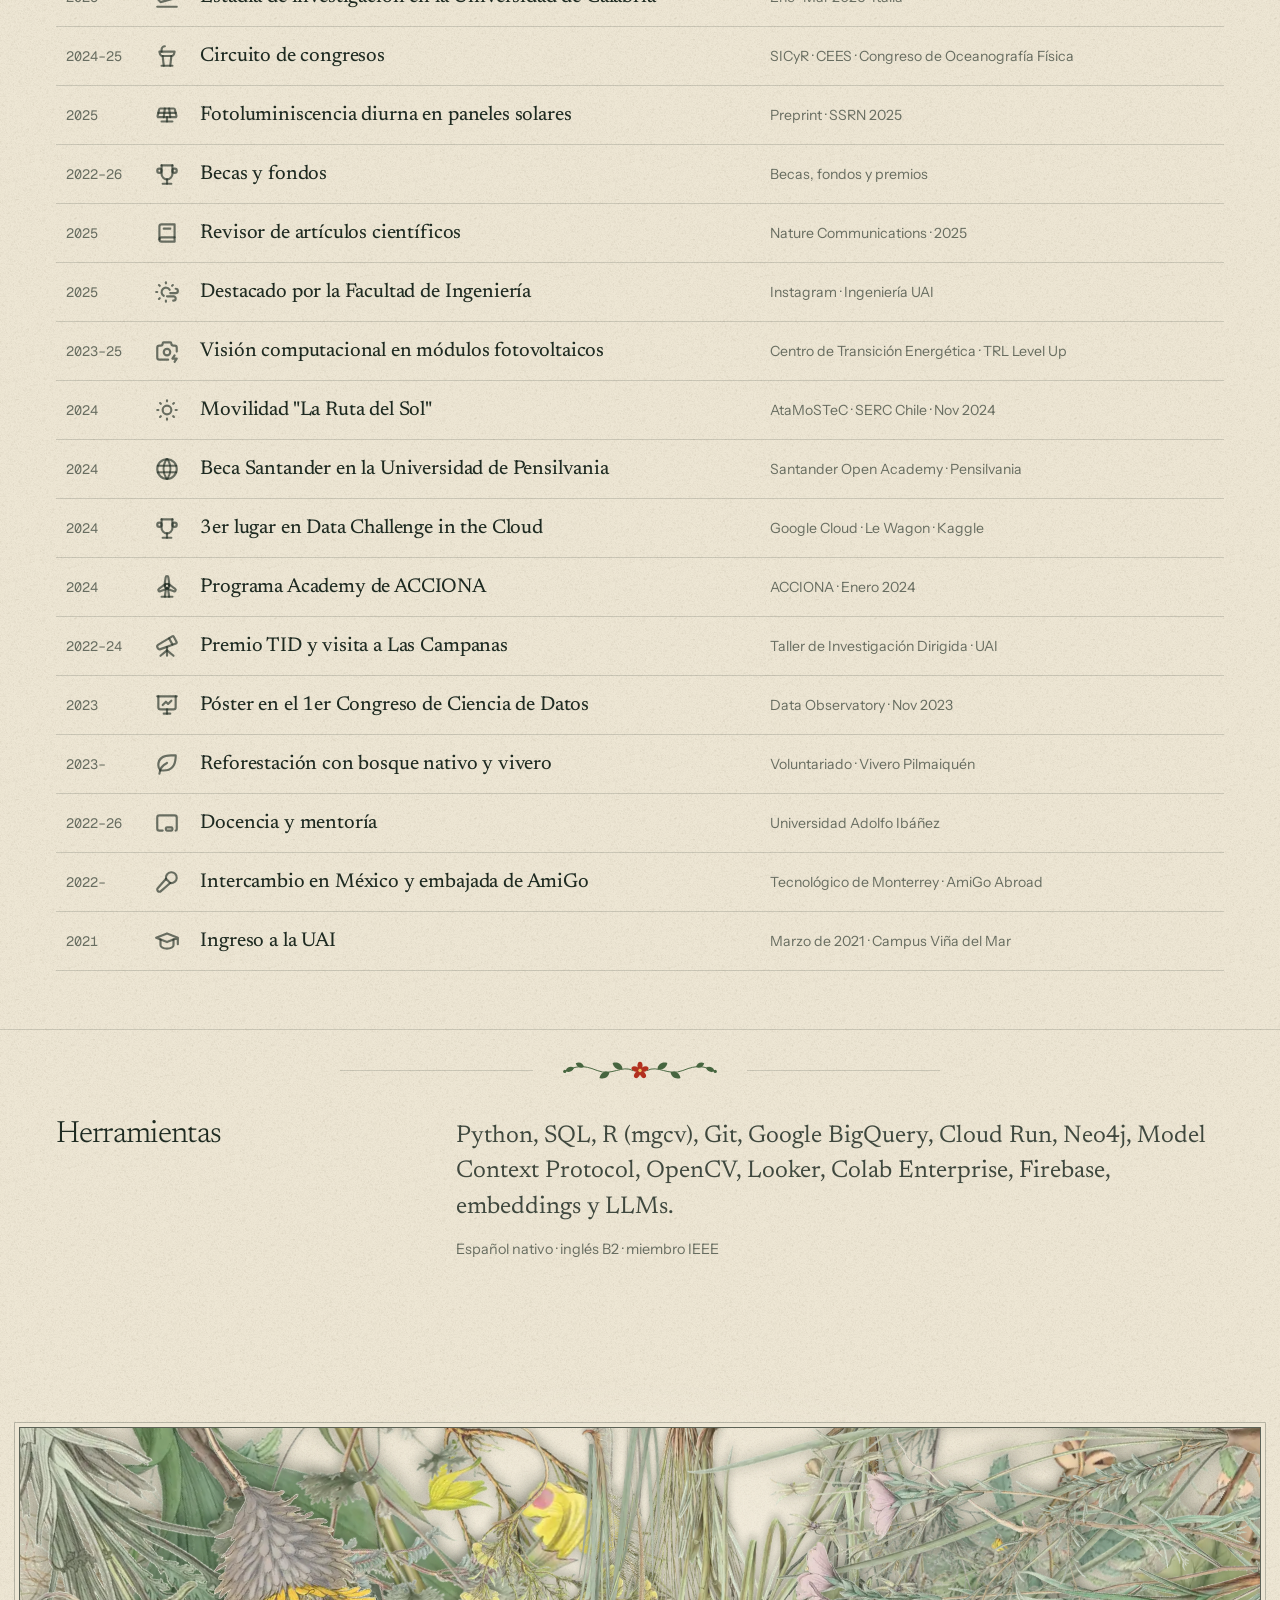
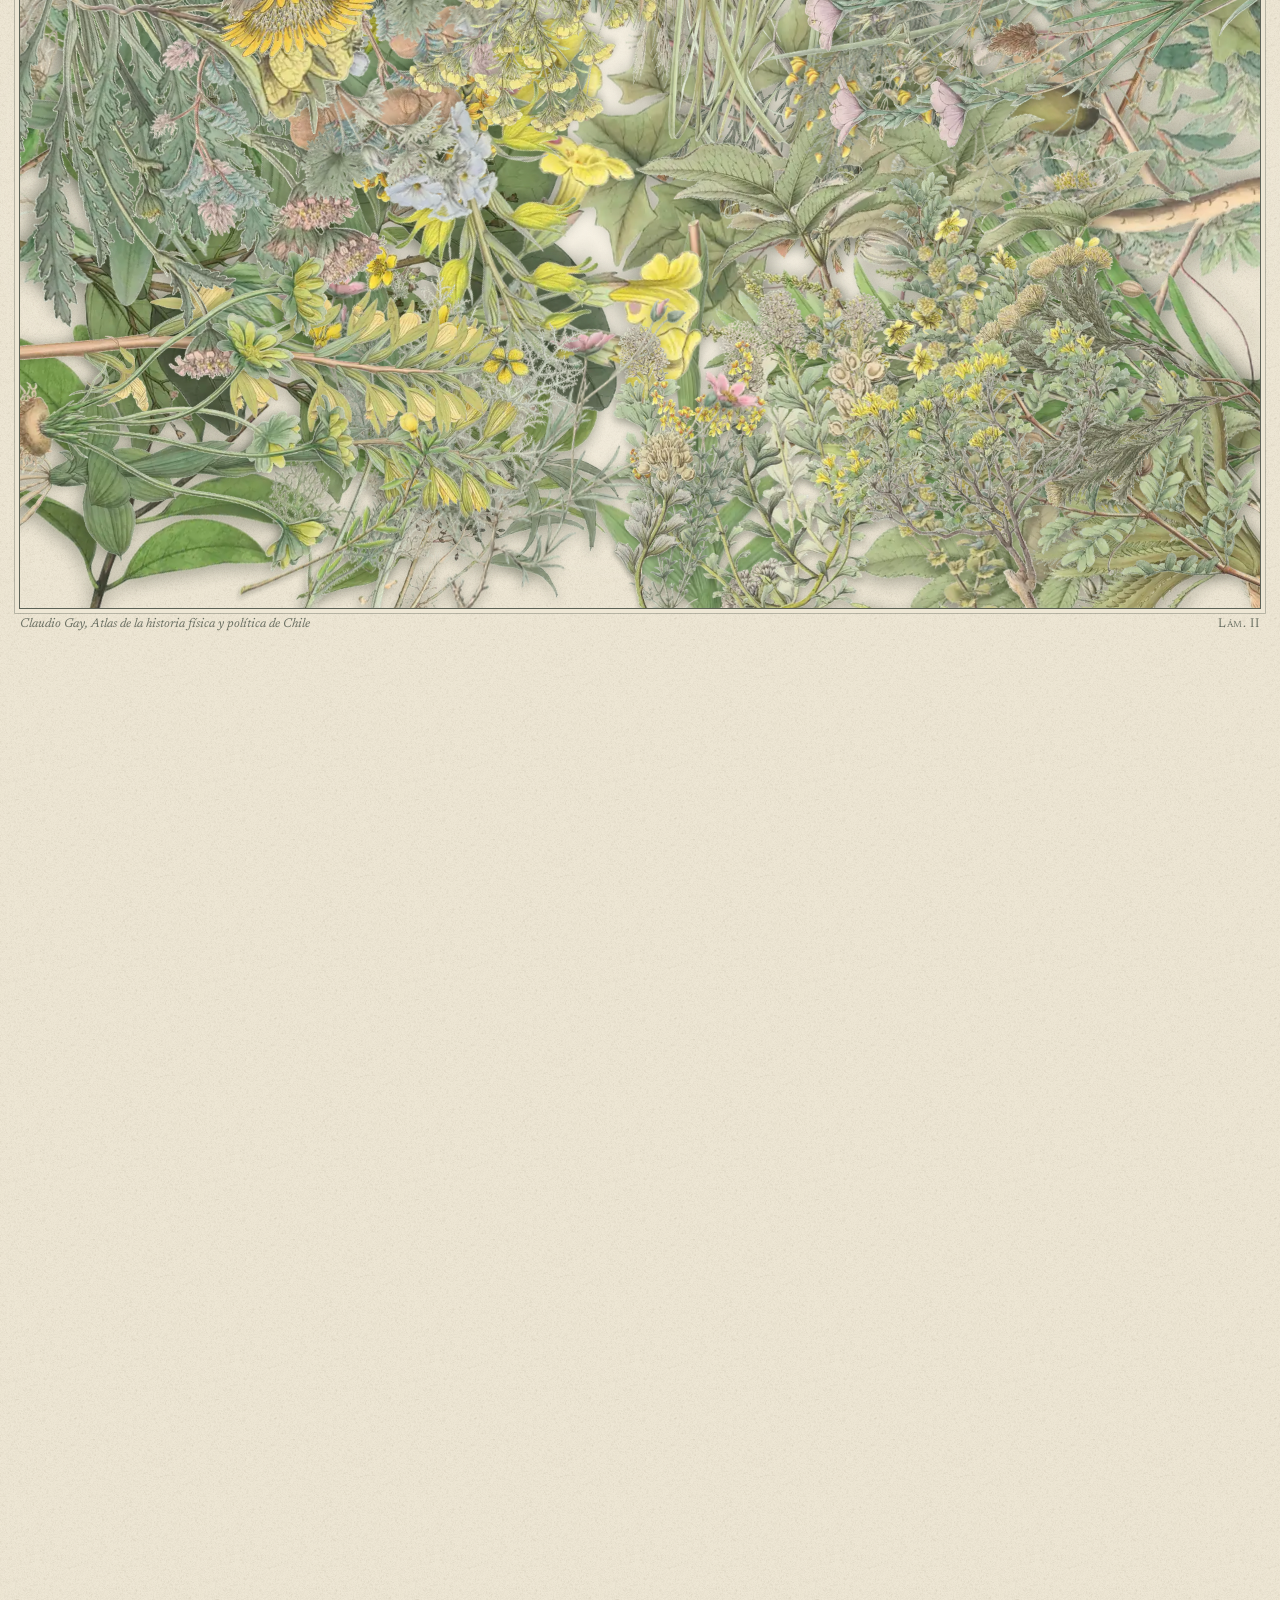
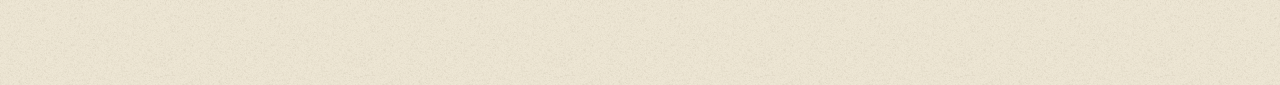
==== commit 1181c004: "SEO: canonical URL, Person structured data, robots.txt and sitemap; phone removed from public CVs Co" ====
--- a/index.html
+++ b/index.html
@@ -12,6 +12,62 @@
 <meta property="og:image:height" content="630">
 <meta property="og:image:alt" content="Jorge Petit-Laurent, Climate Mitigation &amp; Data Engineer. Clima, datos y el sistema eléctrico de Chile.">
 <meta property="og:url" content="https://jorge-petit-laurent.github.io/">
+<link rel="canonical" href="https://jorge-petit-laurent.github.io/">
+<script type="application/ld+json">
+{
+ "@context": "https://schema.org",
+ "@type": "Person",
+ "name": "Jorge Petit-Laurent",
+ "alternateName": "Jorge Petit-Laurent Sáez",
+ "url": "https://jorge-petit-laurent.github.io/",
+ "jobTitle": "Climate Mitigation & Data Engineer",
+ "description": "Ingeniero Civil en Energía, Ingeniero Civil Industrial y Magíster en Ciencia de Datos. Trabaja en mitigación del cambio climático, datos del sistema eléctrico chileno y olas de calor.",
+ "worksFor": {
+  "@type": "Organization",
+  "name": "Sherpas",
+  "url": "https://www.sherpas.net/"
+ },
+ "alumniOf": {
+  "@type": "CollegeOrUniversity",
+  "name": "Universidad Adolfo Ibáñez",
+  "url": "https://www.uai.cl/"
+ },
+ "address": {
+  "@type": "PostalAddress",
+  "addressLocality": "Santiago",
+  "addressCountry": "CL"
+ },
+ "knowsAbout": [
+  "Mitigación del cambio climático",
+  "Artículo 6 del Acuerdo de París",
+  "Almacenamiento de energía con baterías (BESS)",
+  "Sistema Eléctrico Nacional de Chile",
+  "Ingeniería de datos",
+  "Olas de calor",
+  "Ciencia de datos"
+ ],
+ "identifier": {
+  "@type": "PropertyValue",
+  "propertyID": "ORCID",
+  "value": "0009-0006-2945-610X"
+ },
+ "sameAs": [
+  "https://www.linkedin.com/in/jorge-petit-laurent",
+  "https://orcid.org/0009-0006-2945-610X",
+  "https://github.com/pinkypetit"
+ ],
+ "subjectOf": {
+  "@type": "ScholarlyArticle",
+  "name": "The future of atmospheric heatwaves in Chile projected by a regional climate model",
+  "url": "https://doi.org/10.1002/joc.70567",
+  "datePublished": "2026",
+  "isPartOf": {
+   "@type": "Periodical",
+   "name": "International Journal of Climatology"
+  }
+ }
+}
+</script>
 <meta name="twitter:image" content="https://jorge-petit-laurent.github.io/assets/og.jpg">
 <meta property="og:type" content="website">
 <meta name="twitter:card" content="summary_large_image">
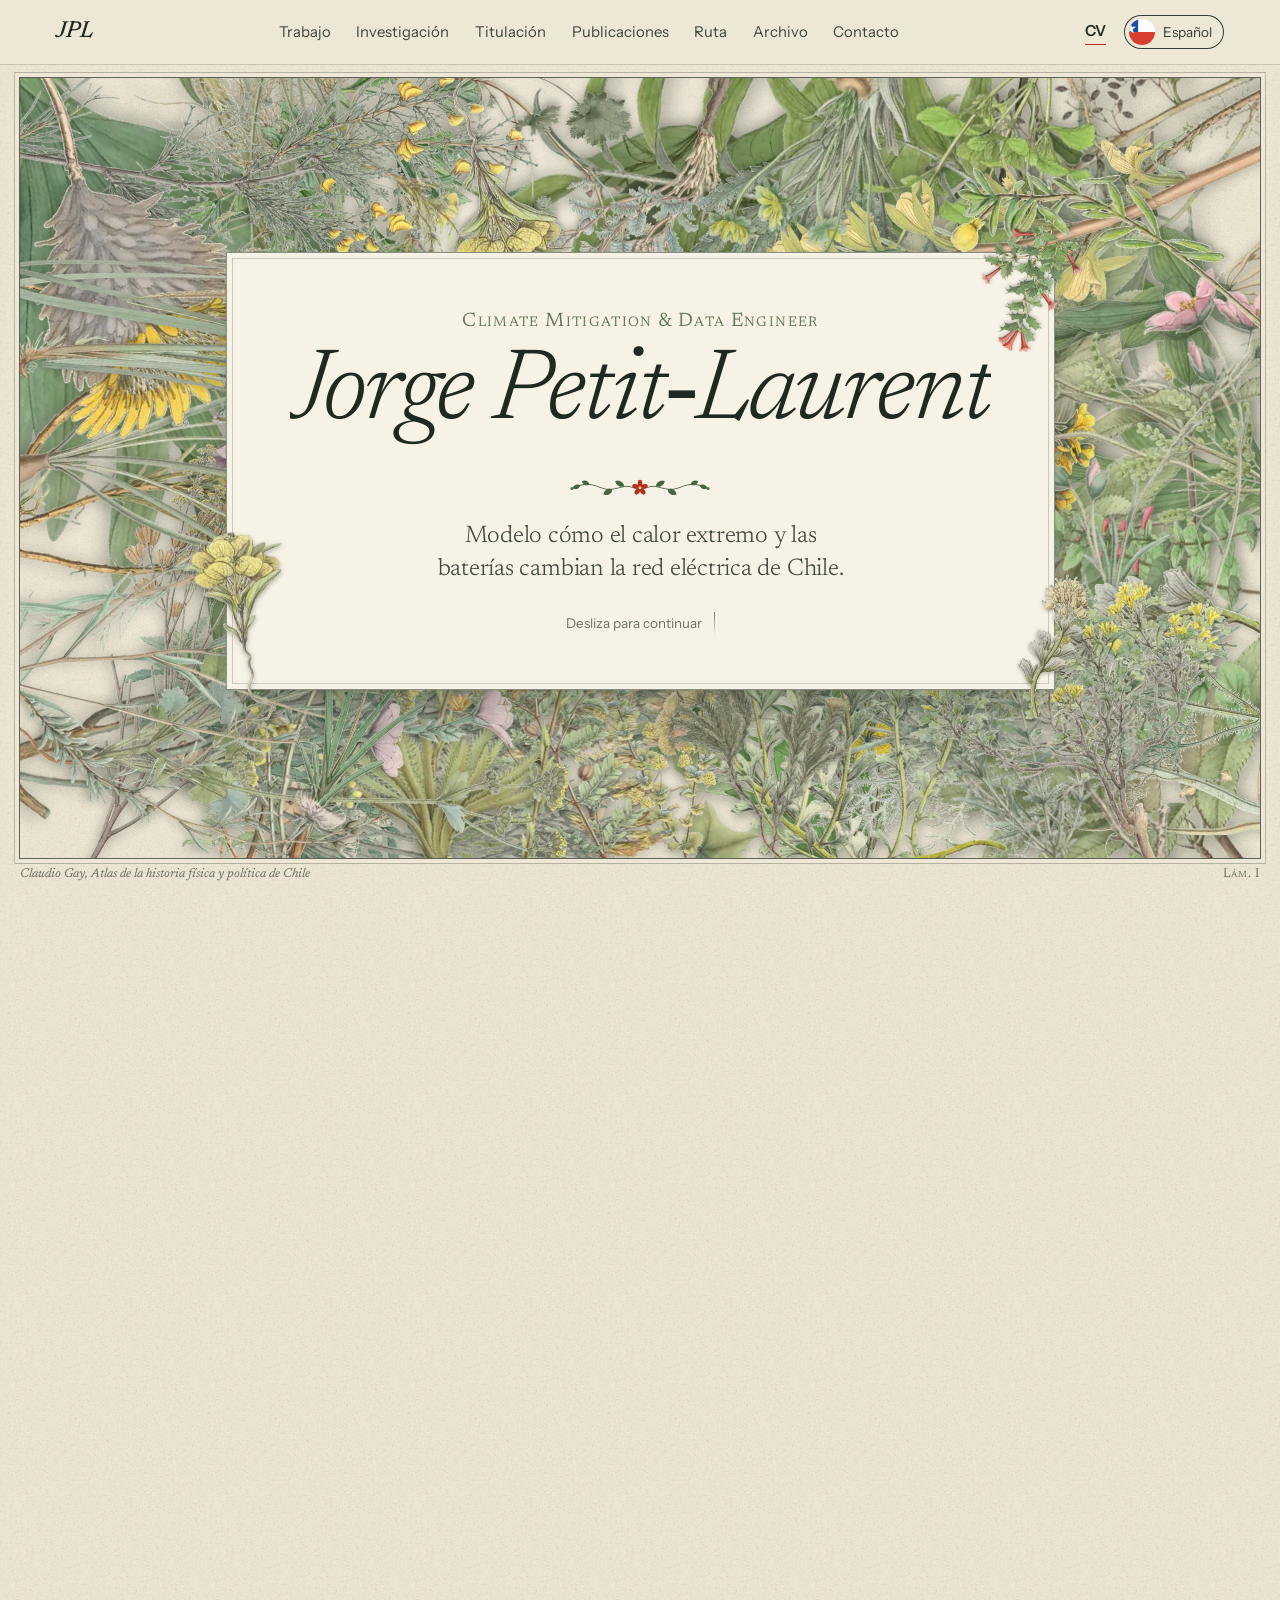
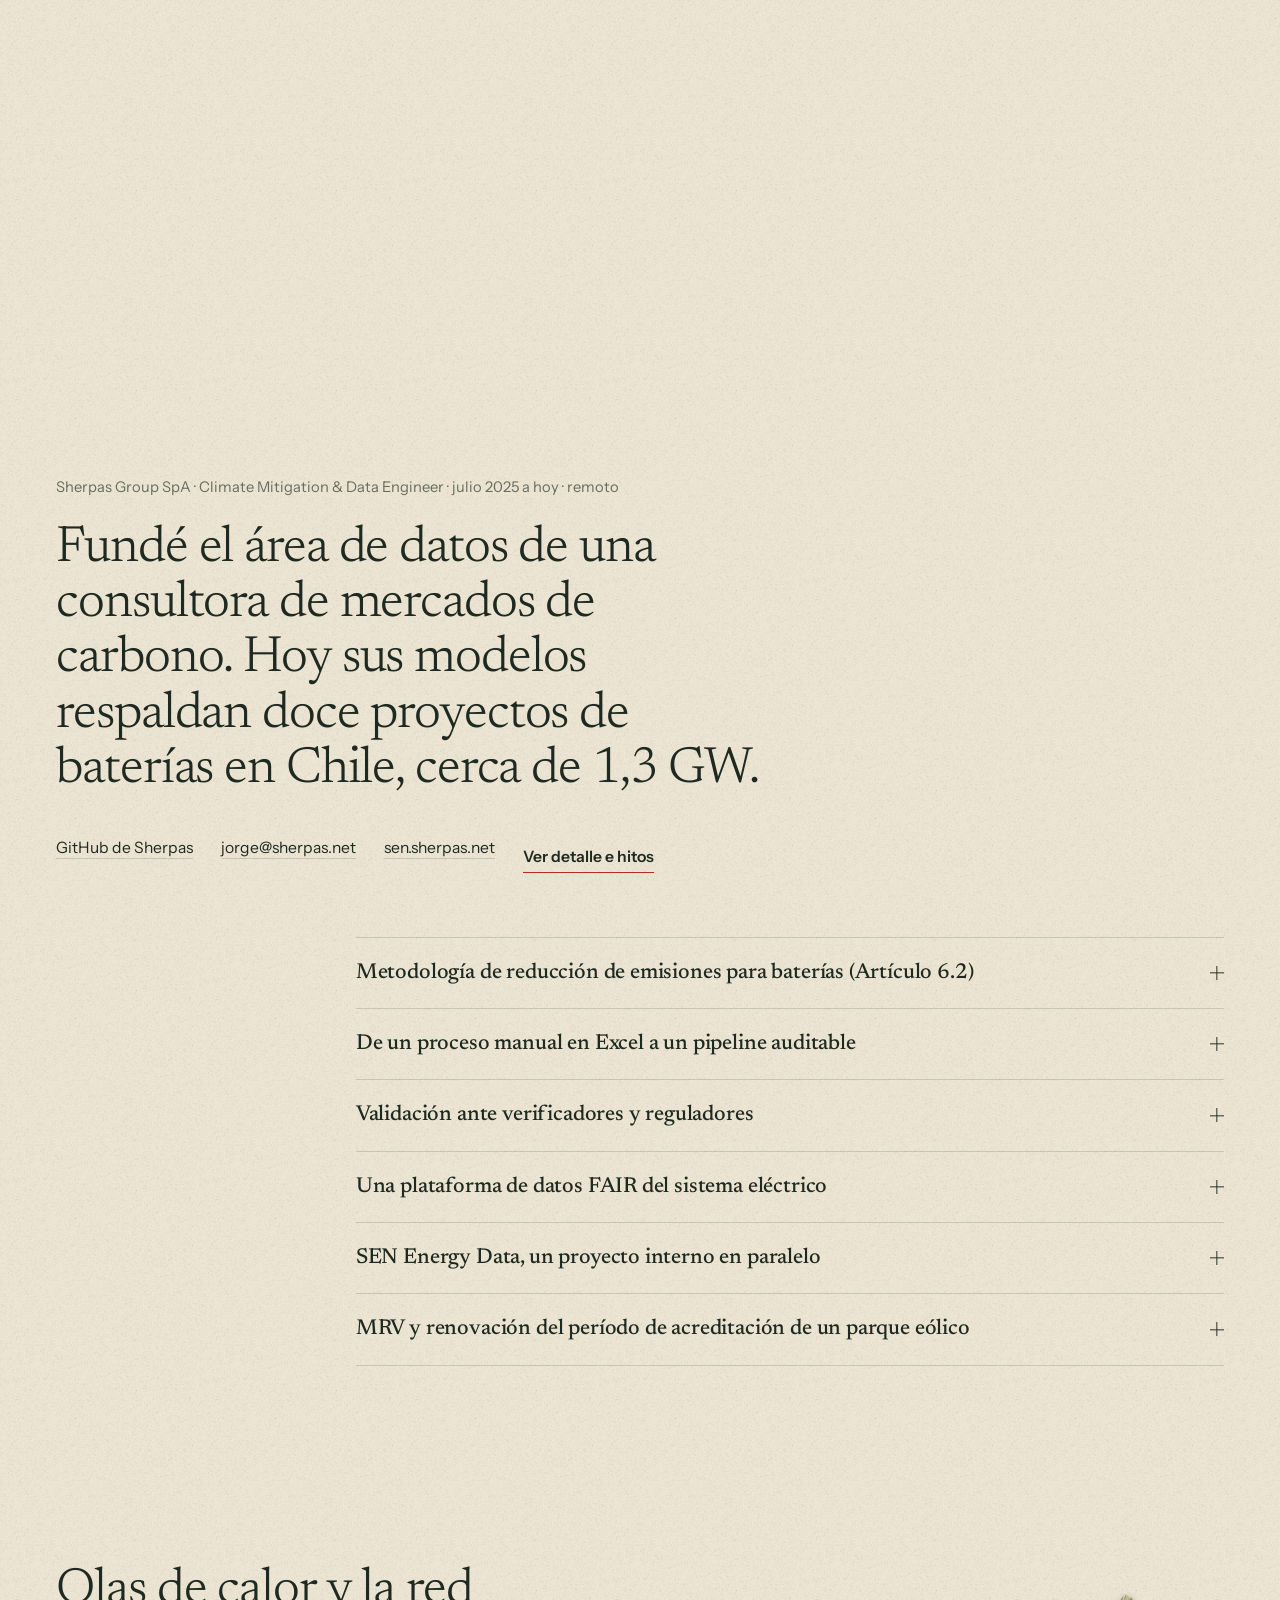
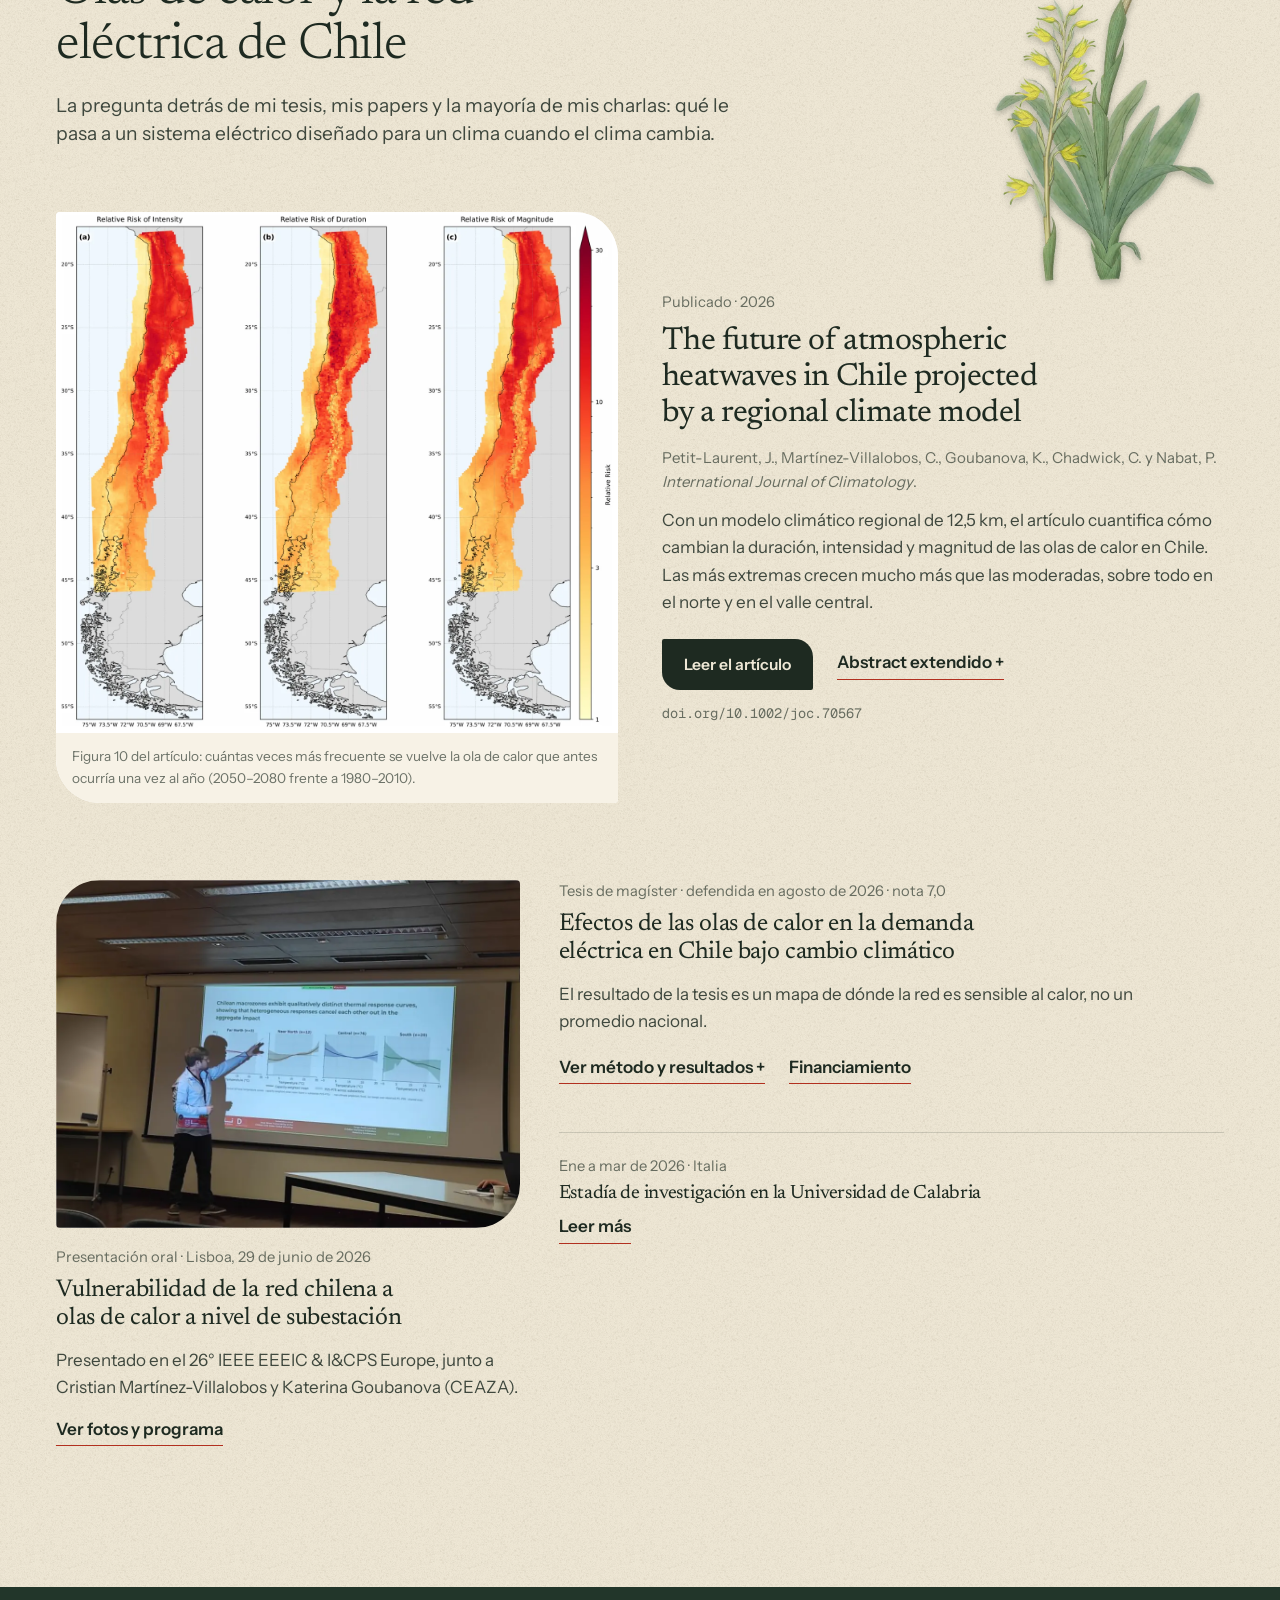
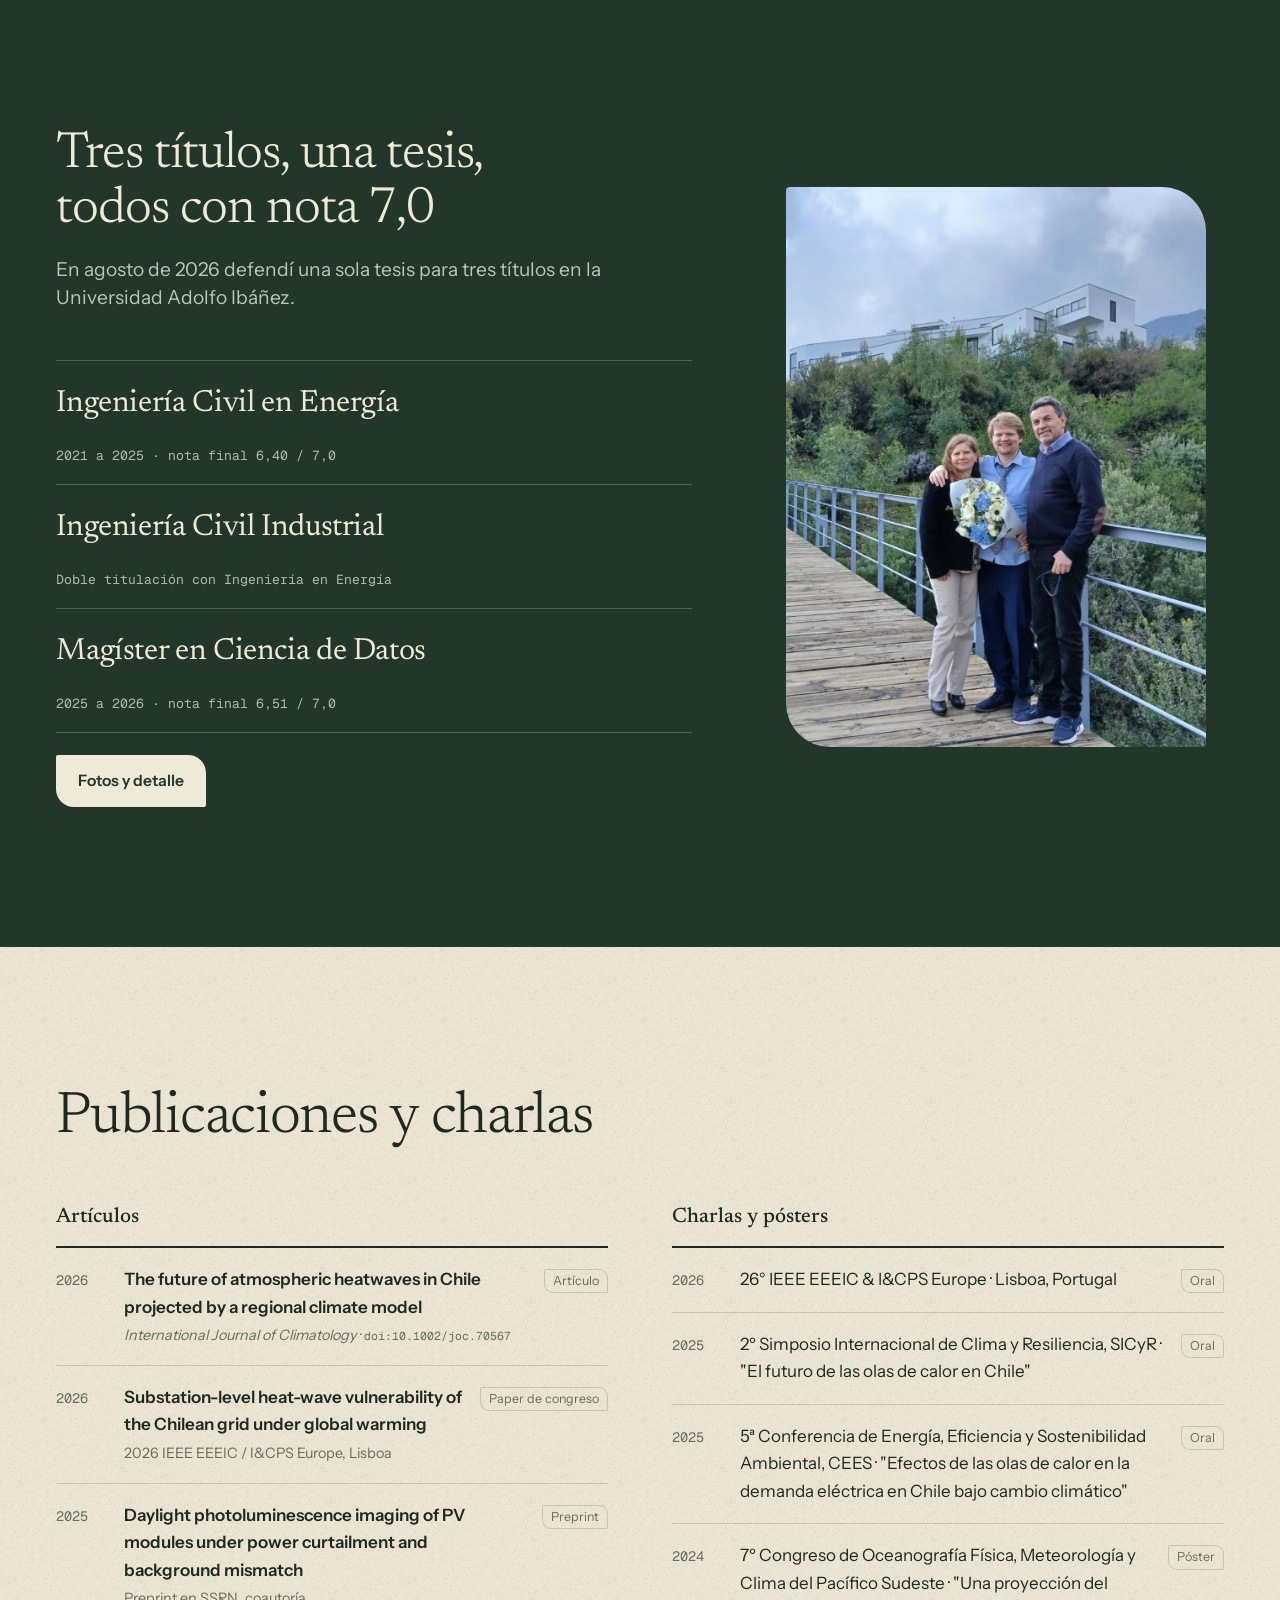
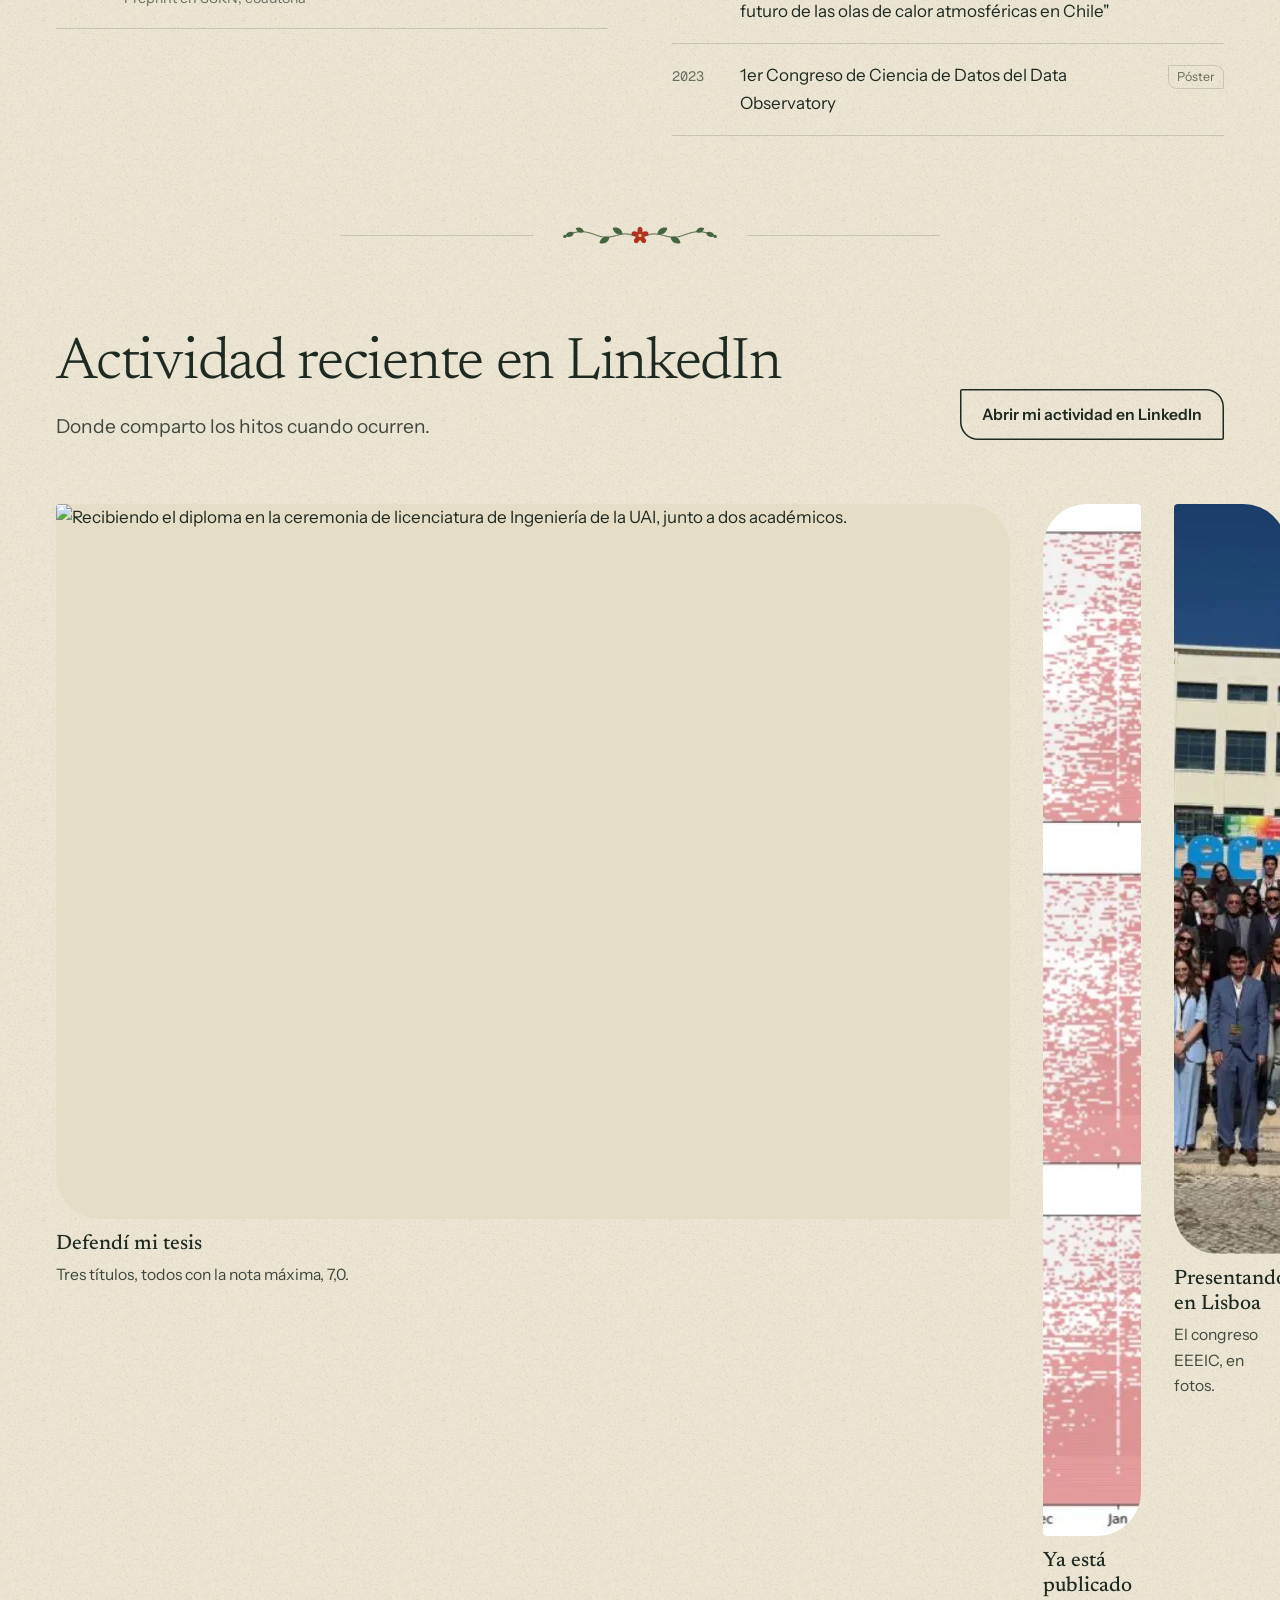
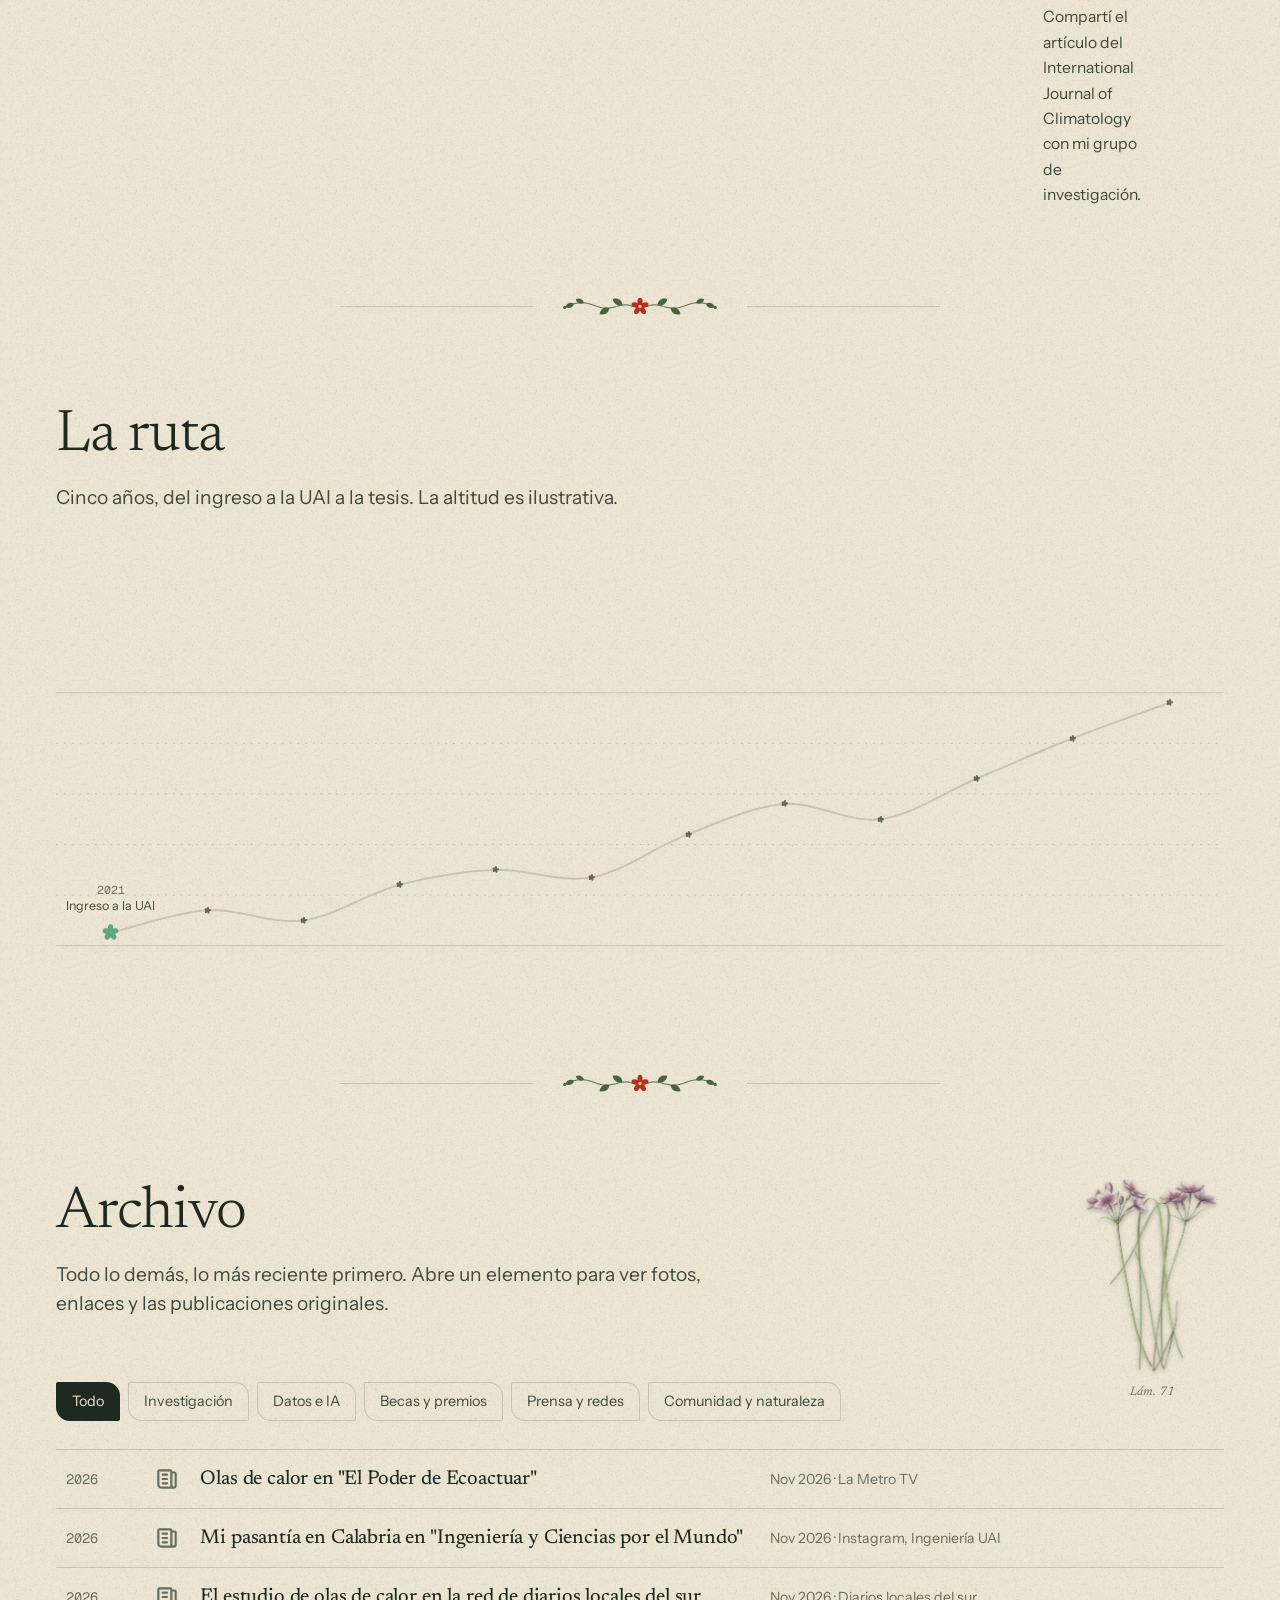
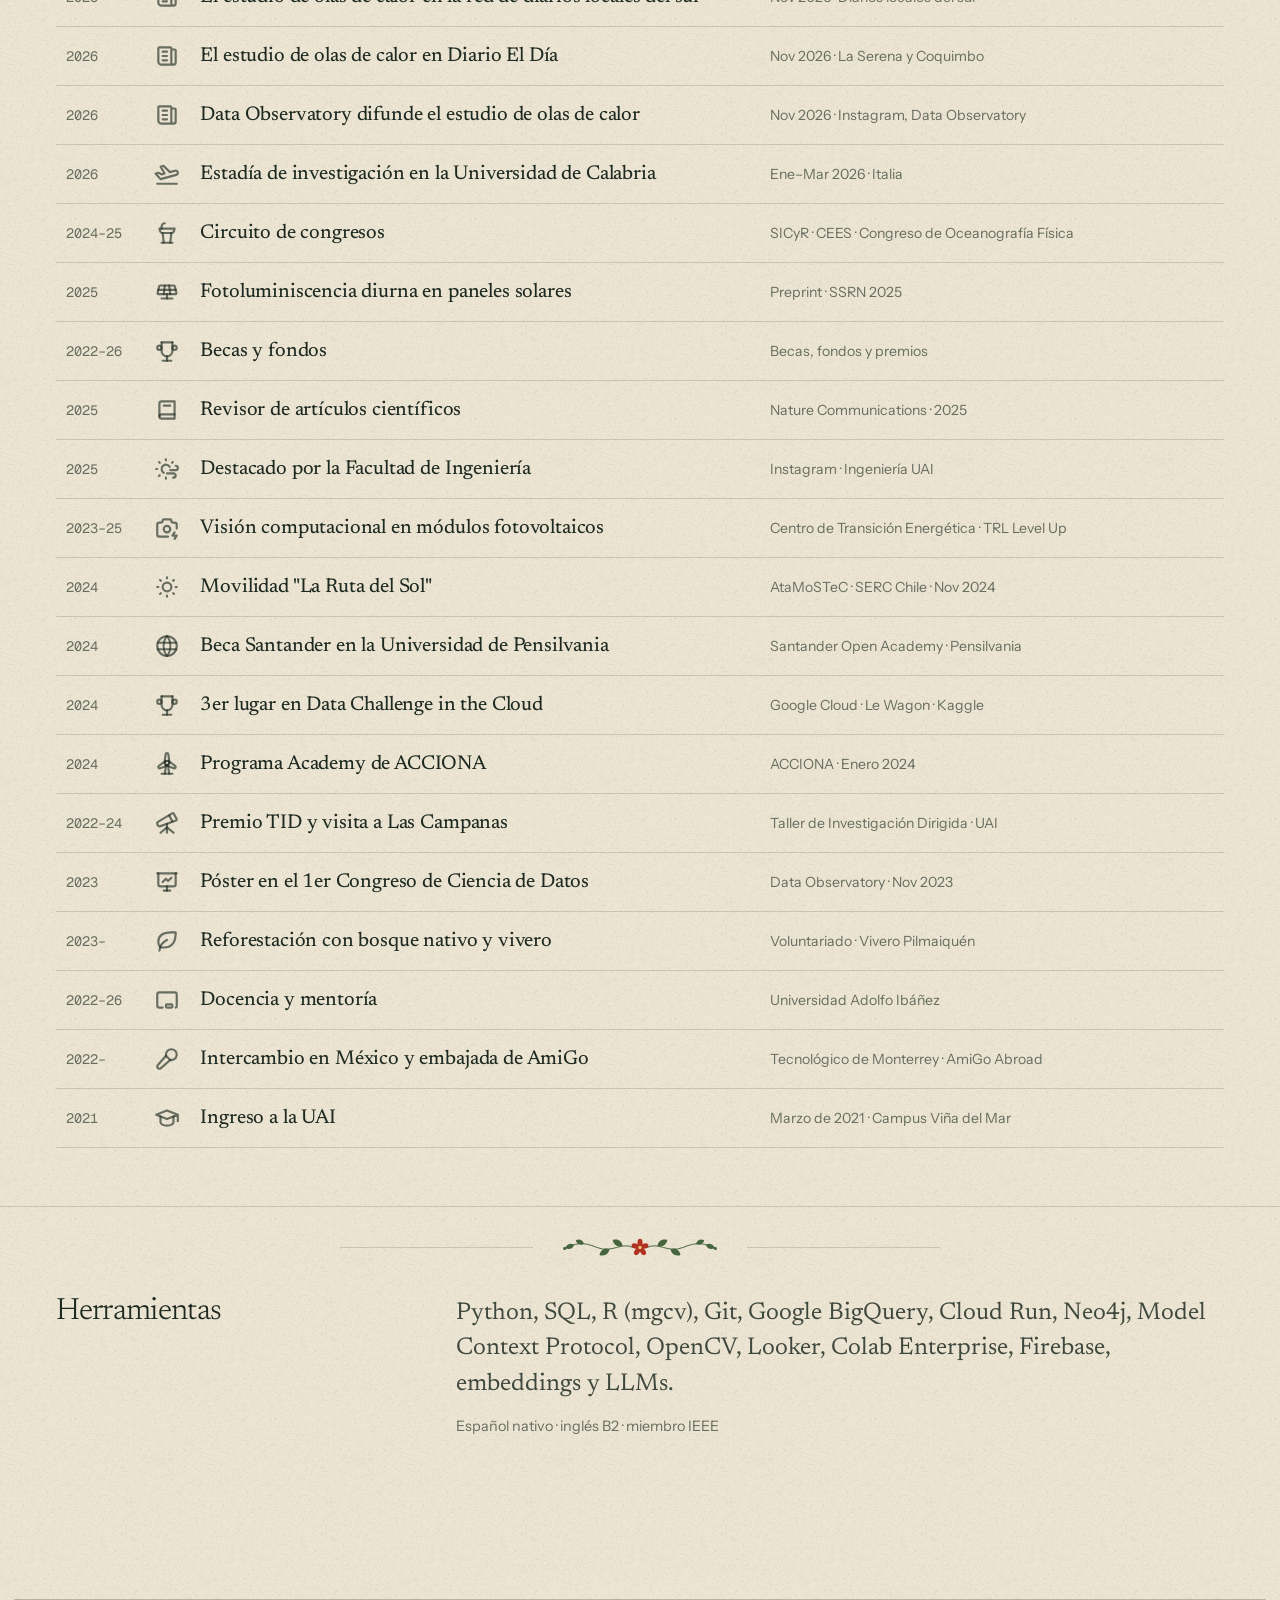
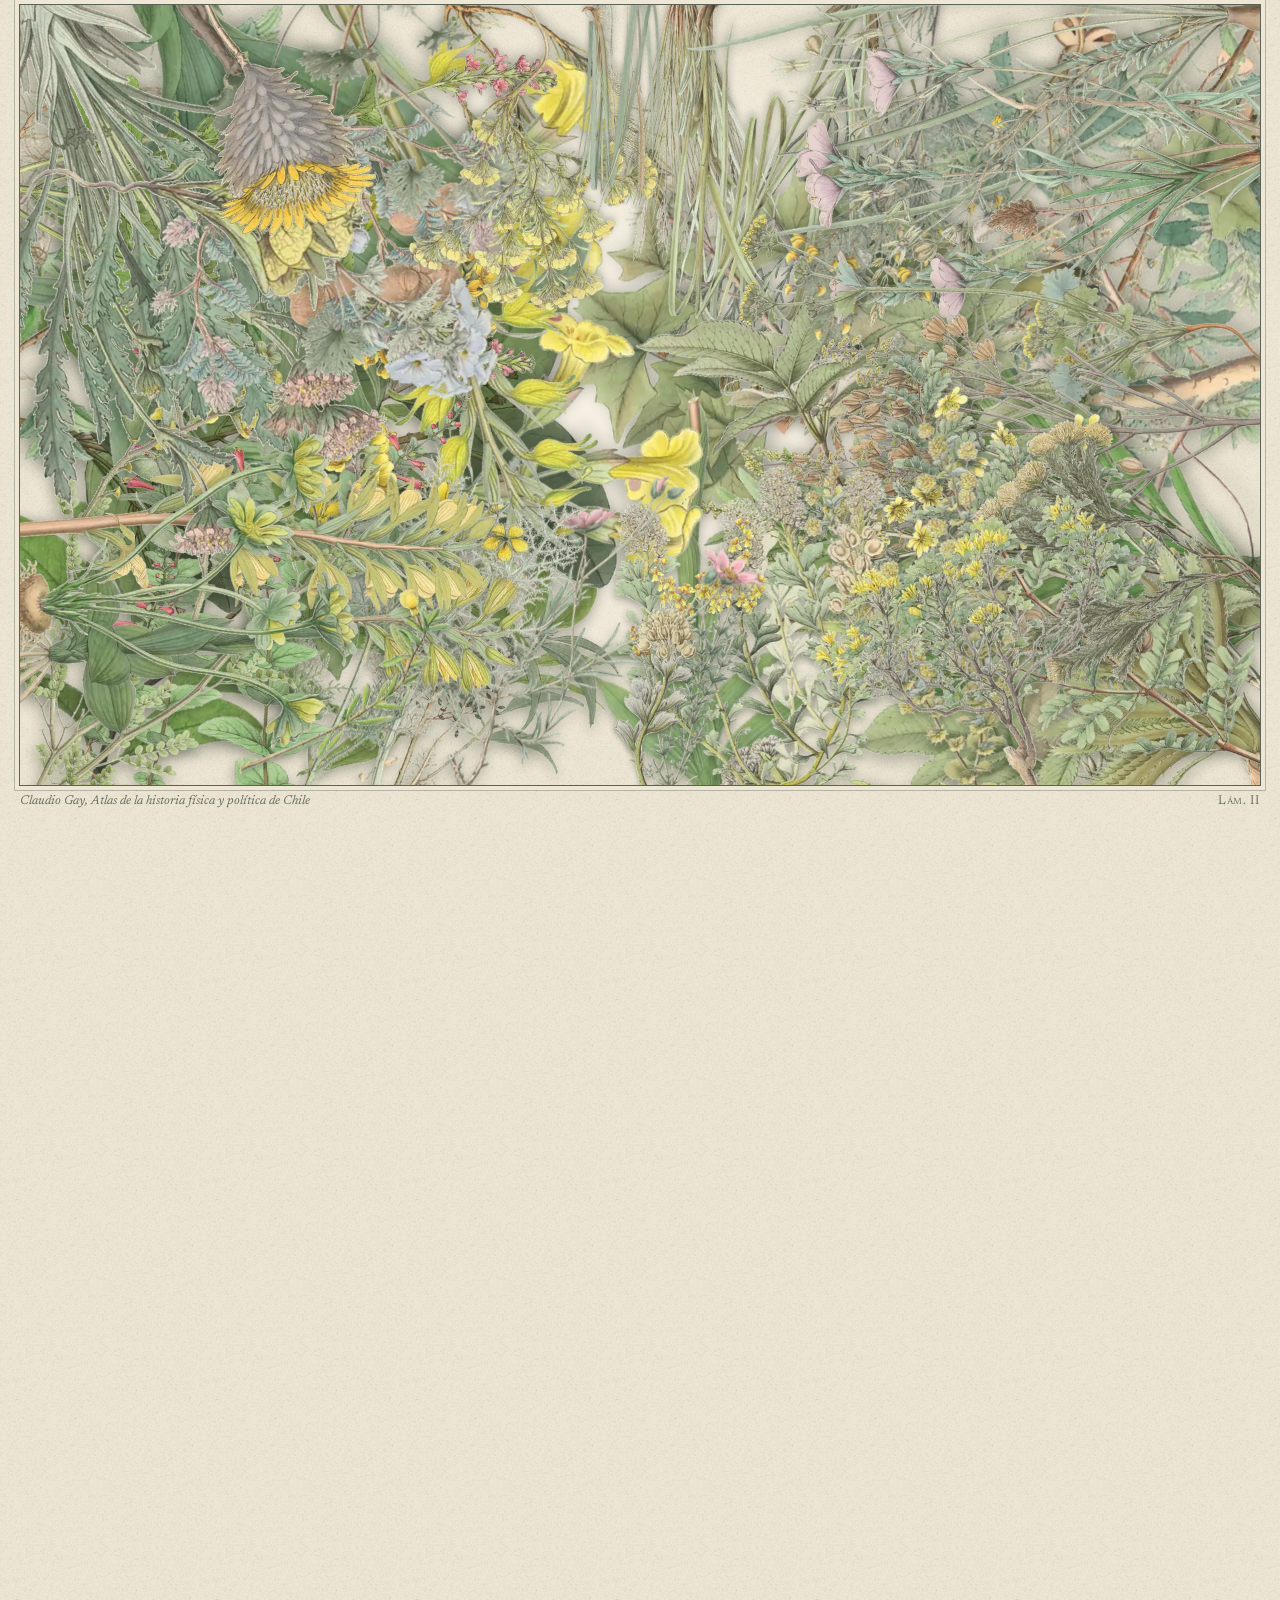
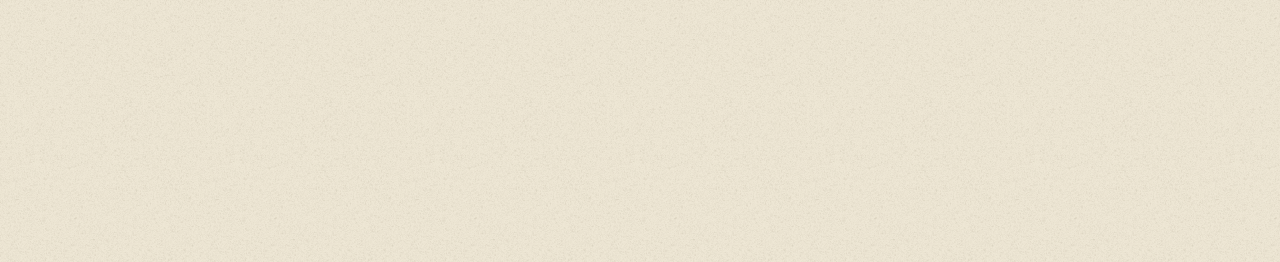
==== commit b12b8fa6: "Archive: La Metro TV interview and Instagram posts from UAI Engineering and Data Observatory; filter" ====
--- a/index.html
+++ b/index.html
@@ -516,7 +516,7 @@
       <button class="filter" type="button" data-filter="research" data-i18n="f.research">Investigación</button>
       <button class="filter" type="button" data-filter="data" data-i18n="f.data">Datos e IA</button>
       <button class="filter" type="button" data-filter="awards" data-i18n="f.awards">Becas y premios</button>
-      <button class="filter" type="button" data-filter="press" data-i18n="f.press">Prensa</button>
+      <button class="filter" type="button" data-filter="press" data-i18n="f.press">Prensa y redes</button>
       <button class="filter" type="button" data-filter="community" data-i18n="f.community">Comunidad y naturaleza</button>
     </nav>
     <ul class="index" id="archiveList"></ul>
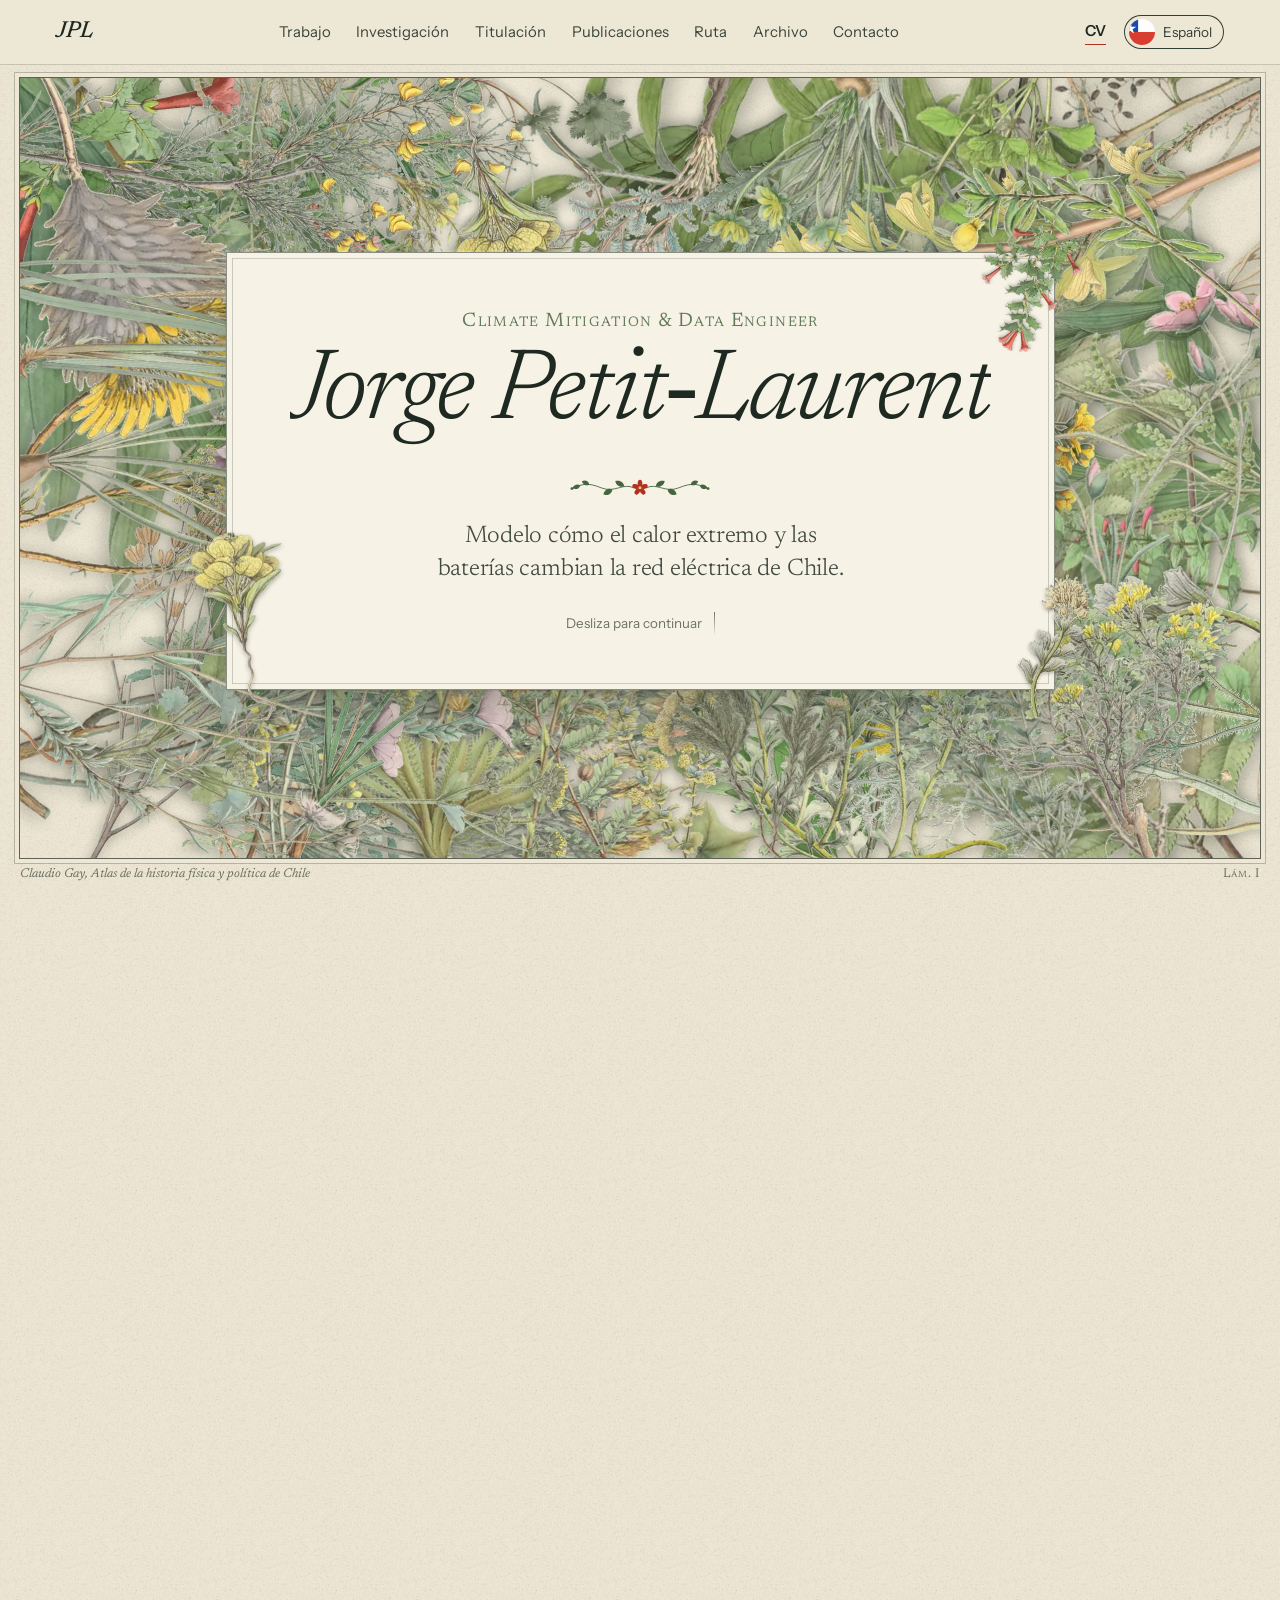
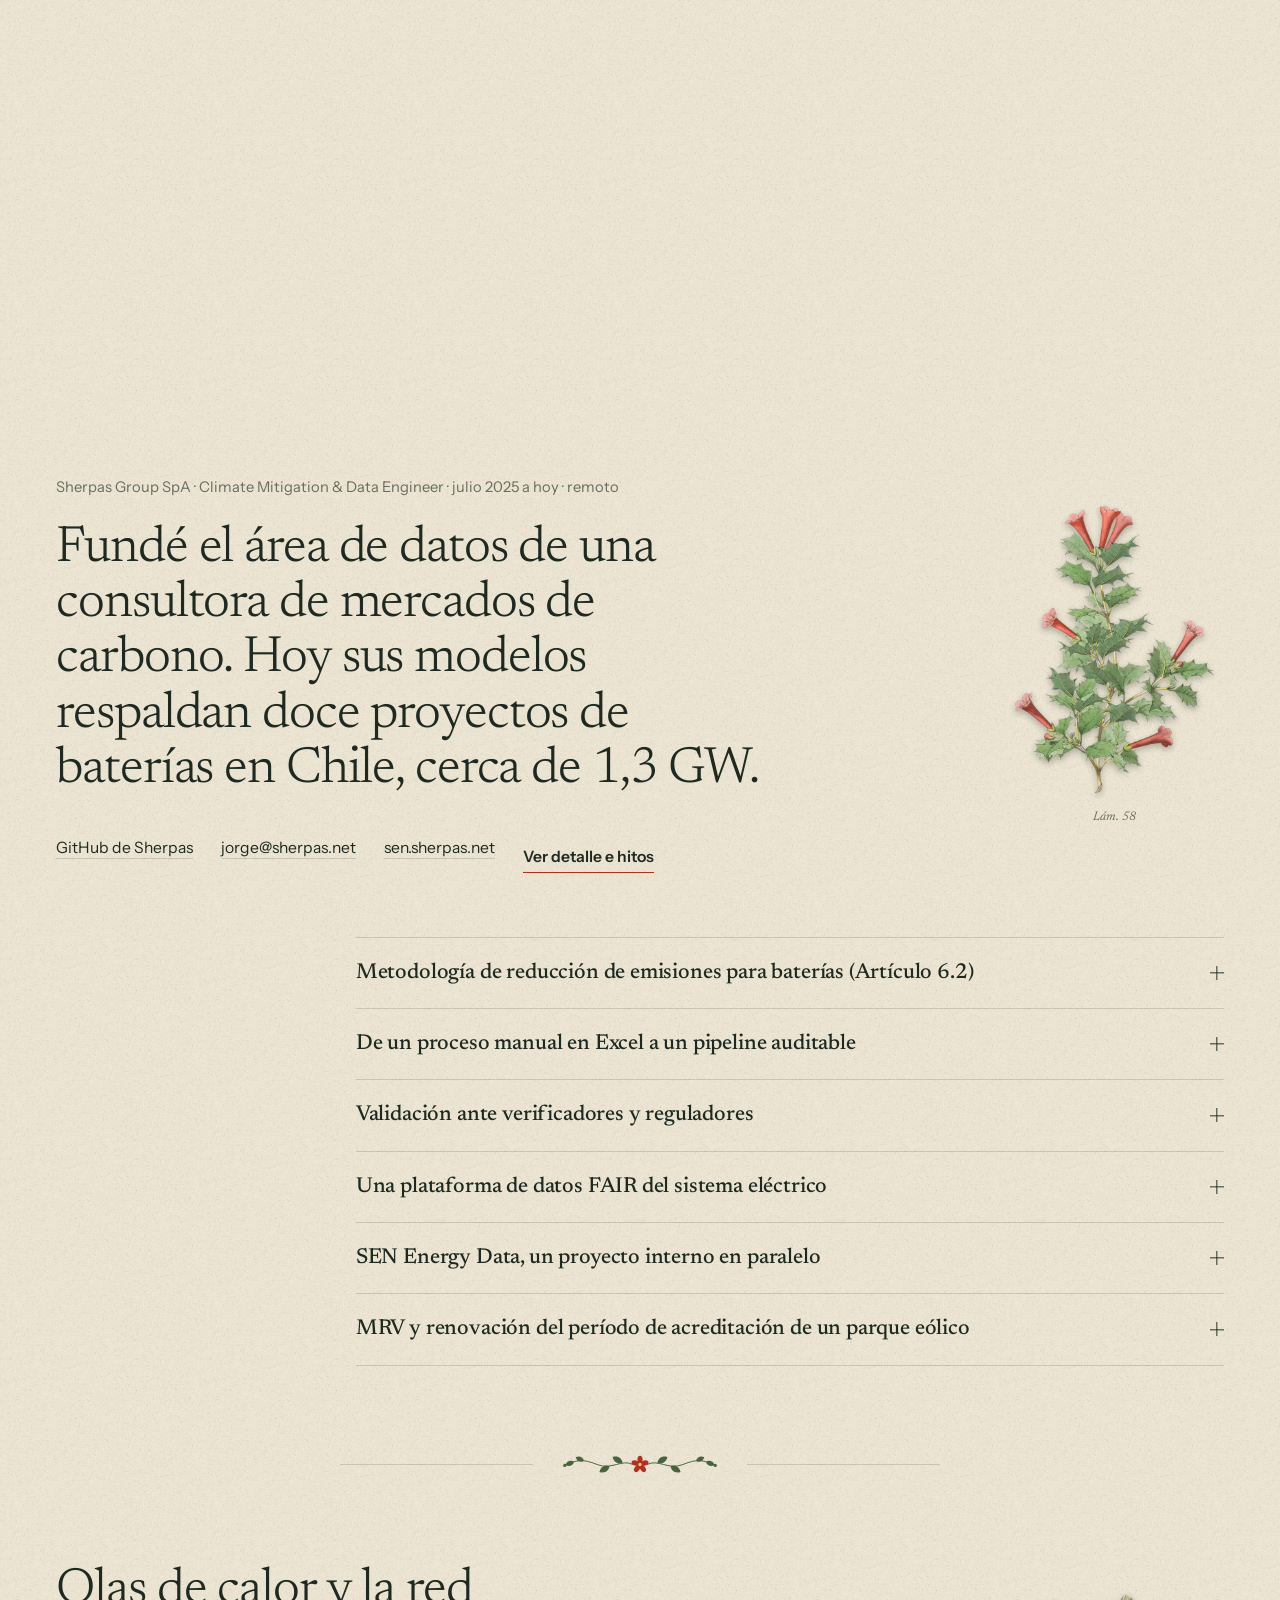
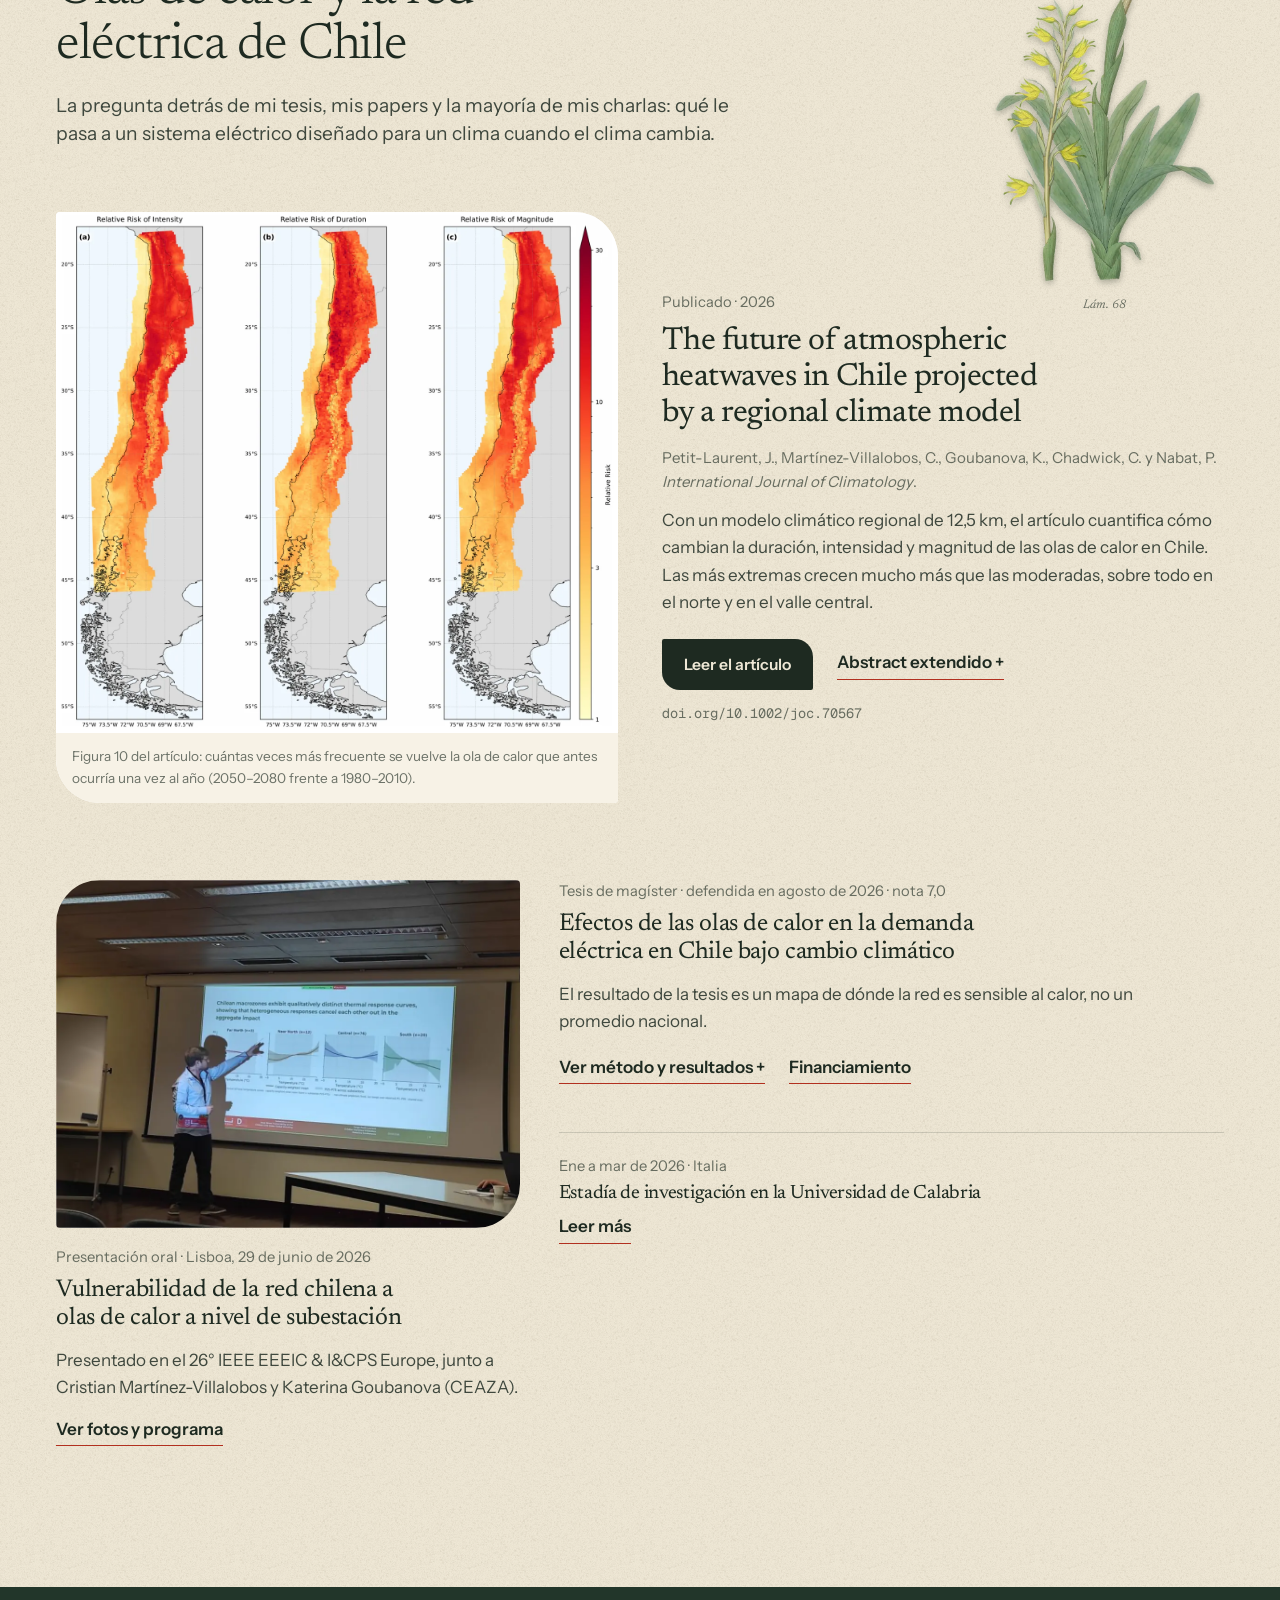
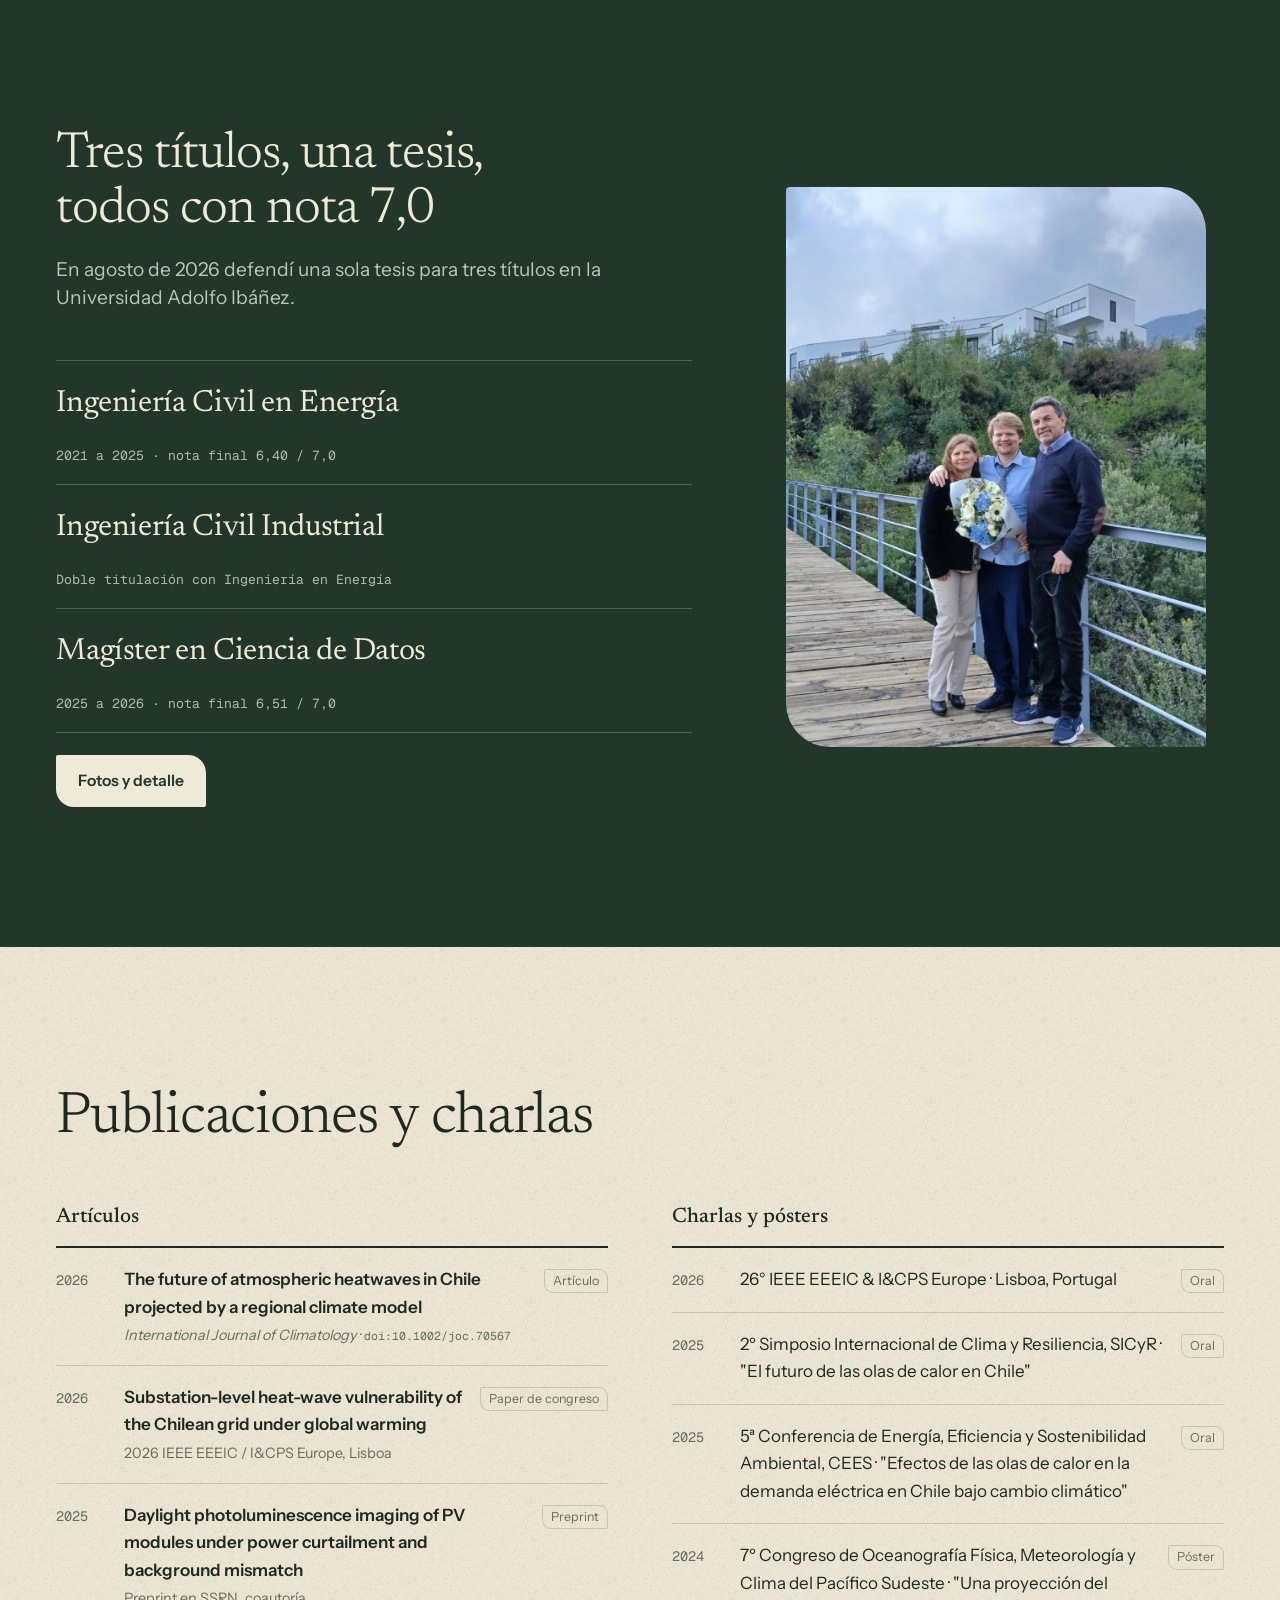
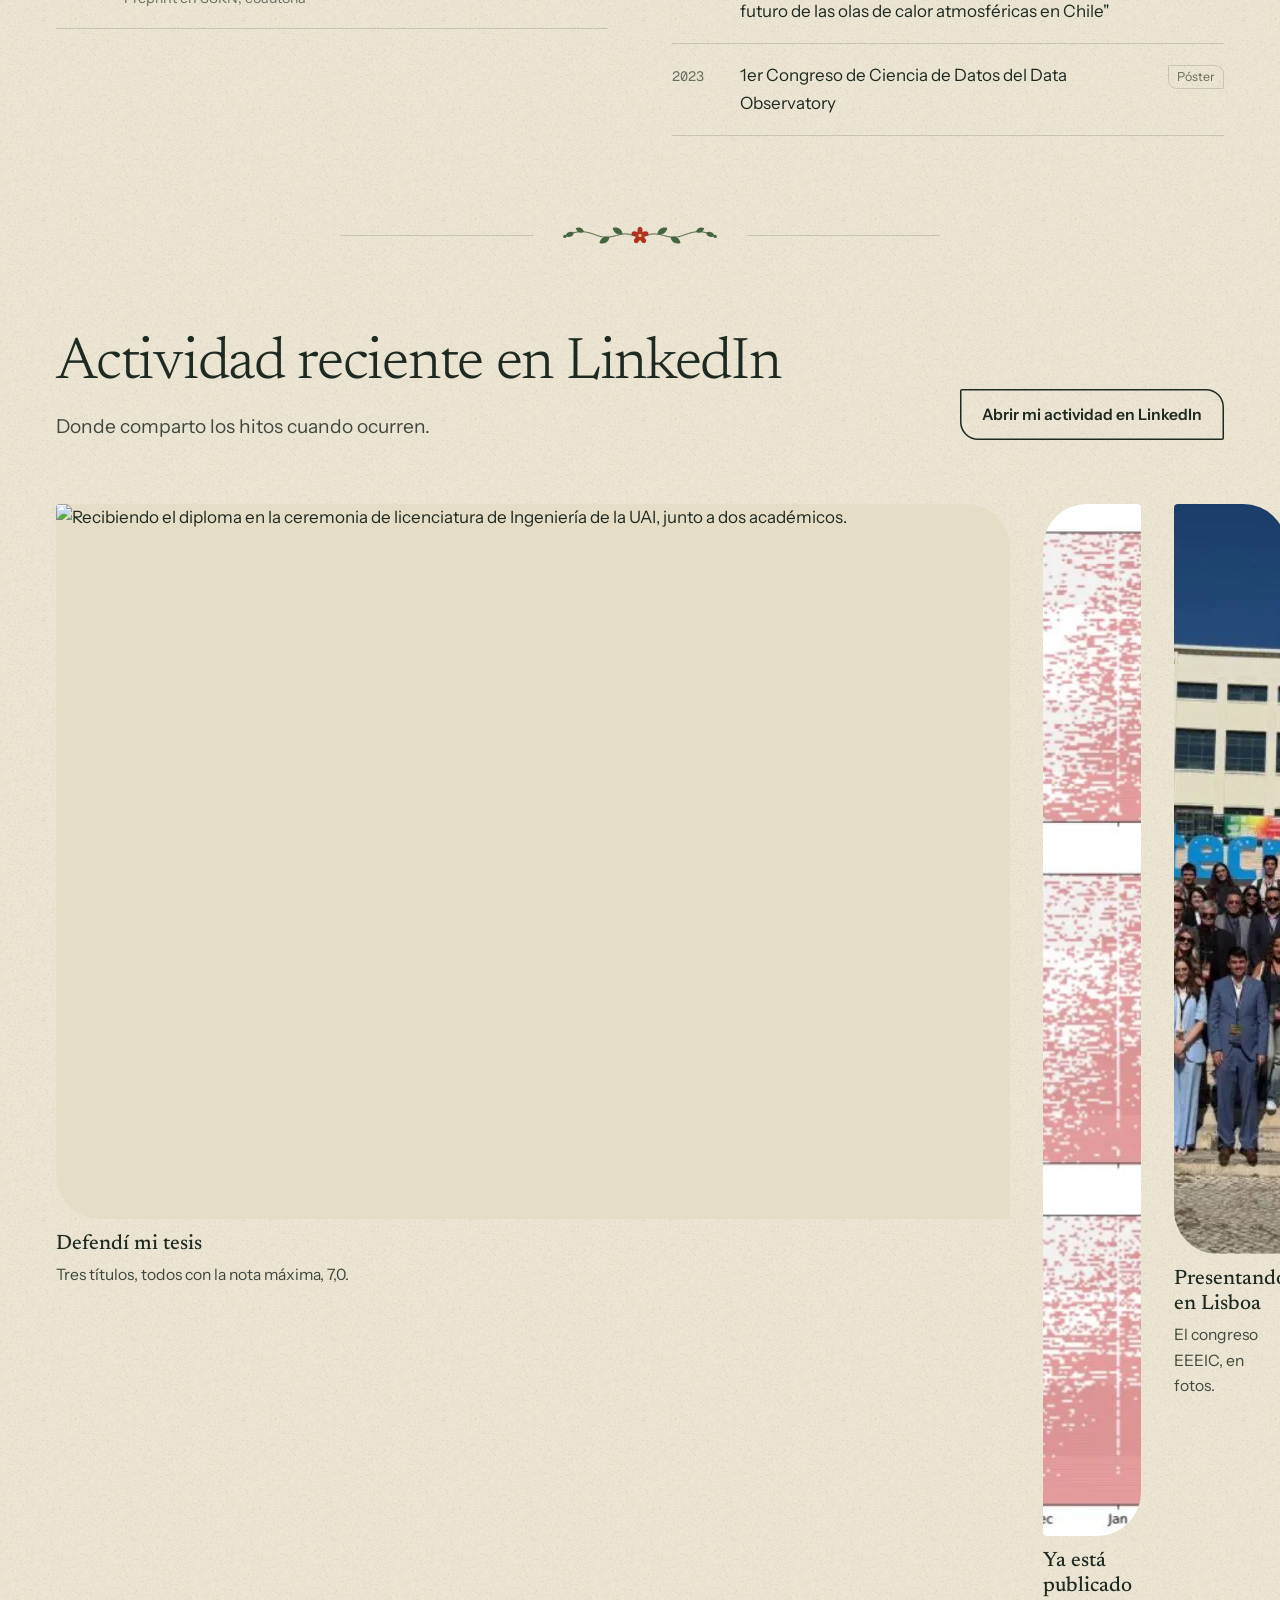
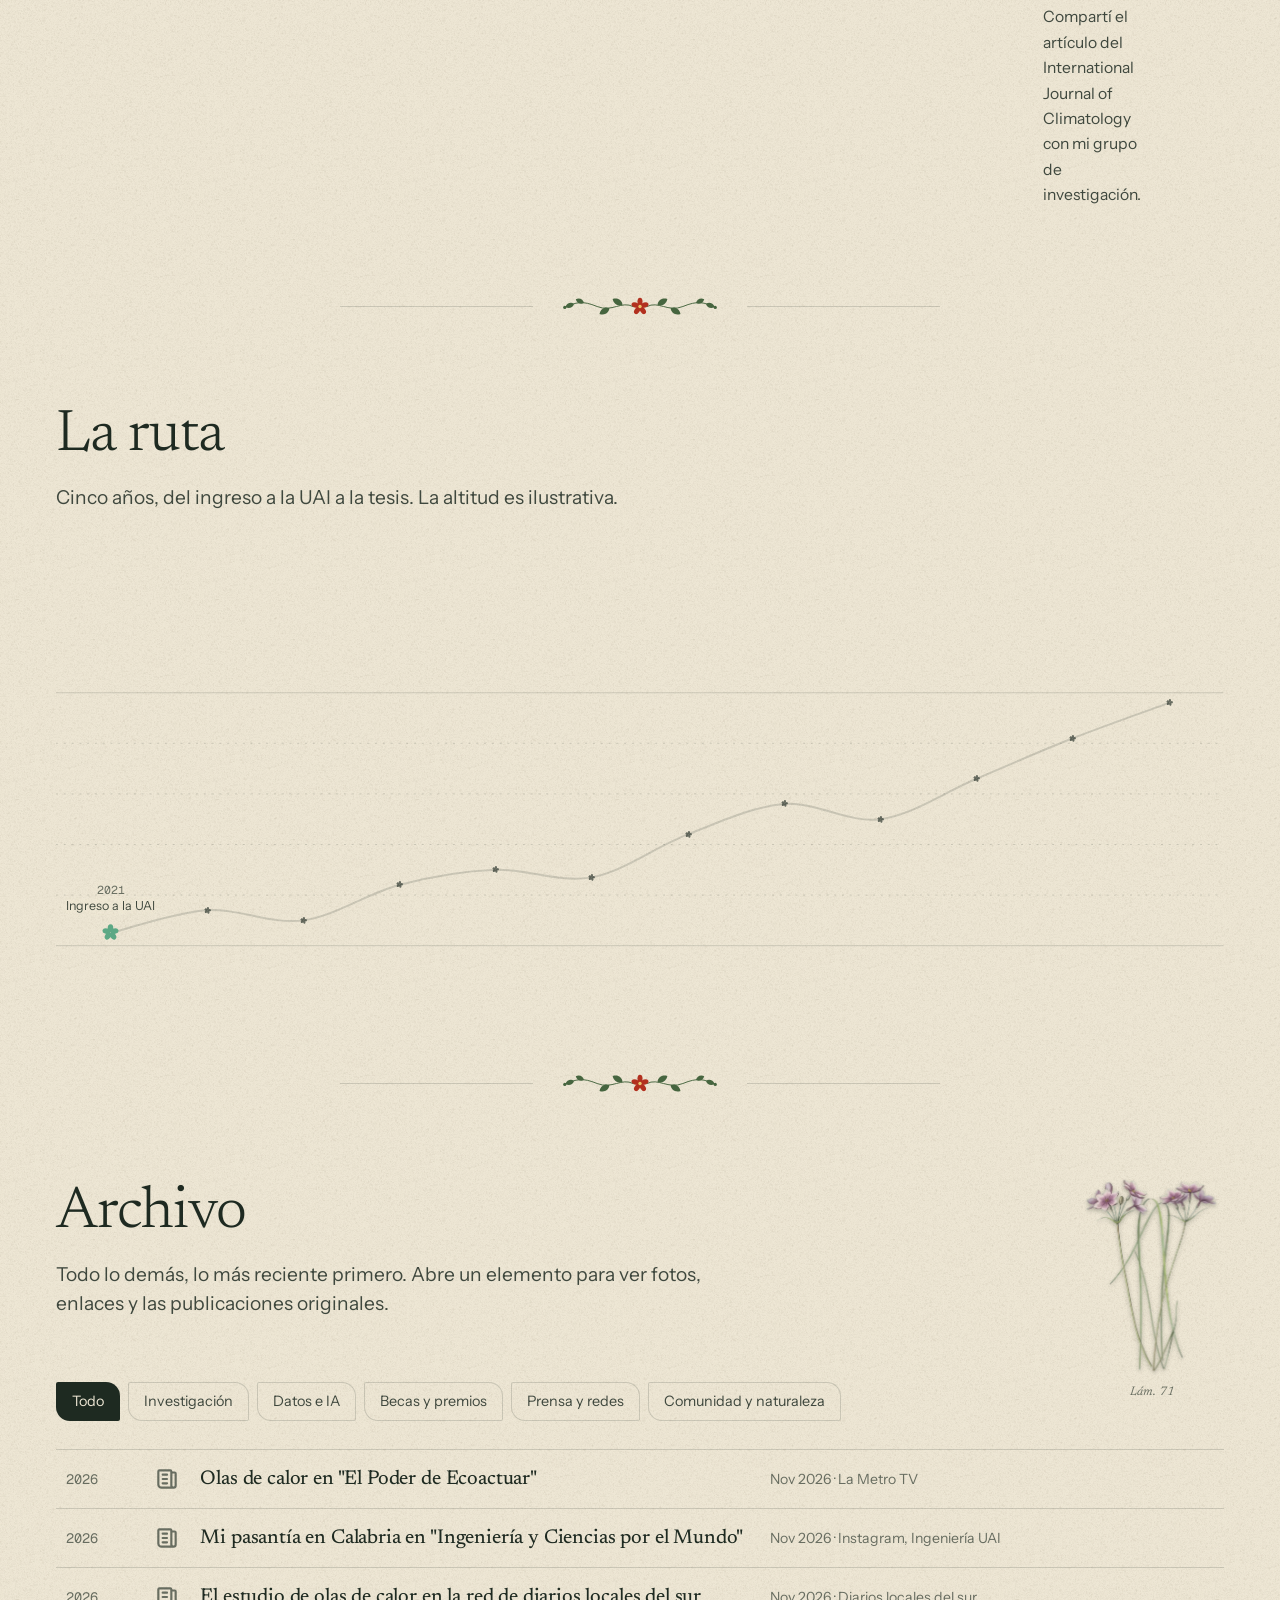
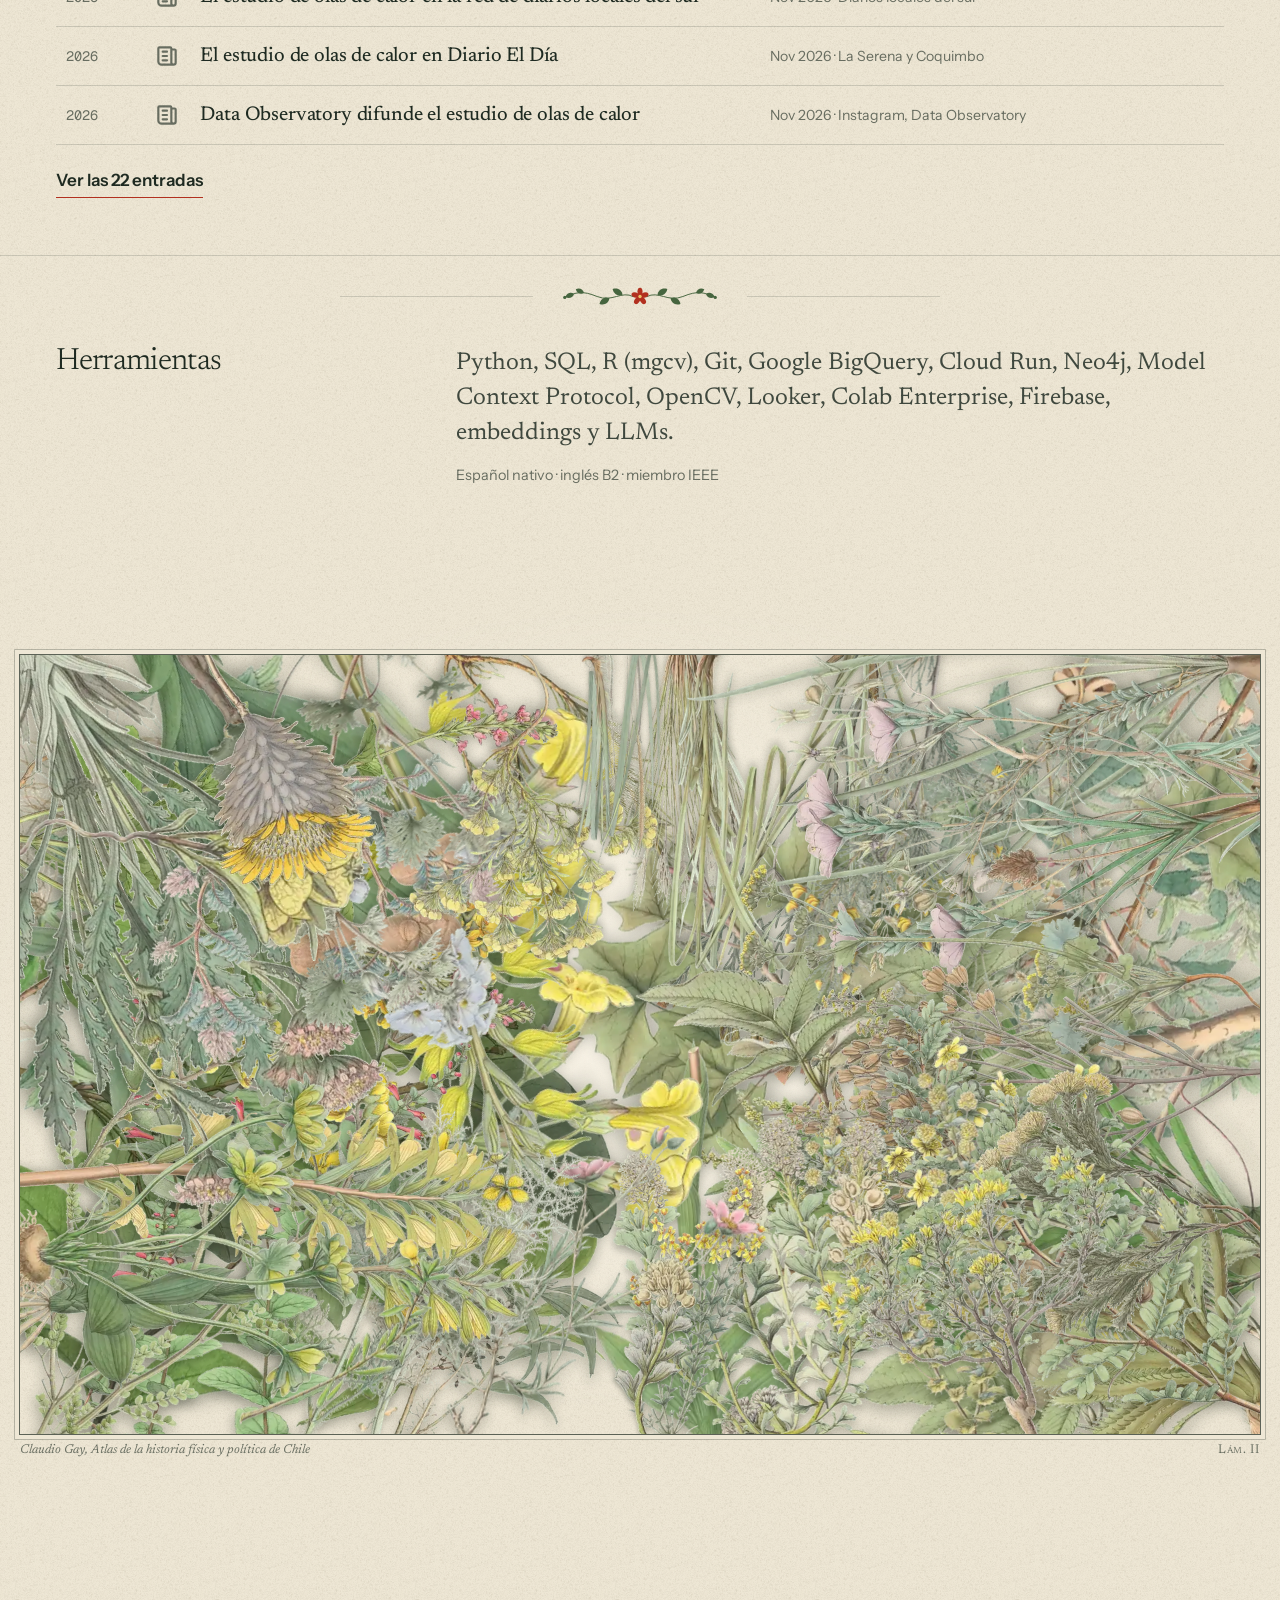
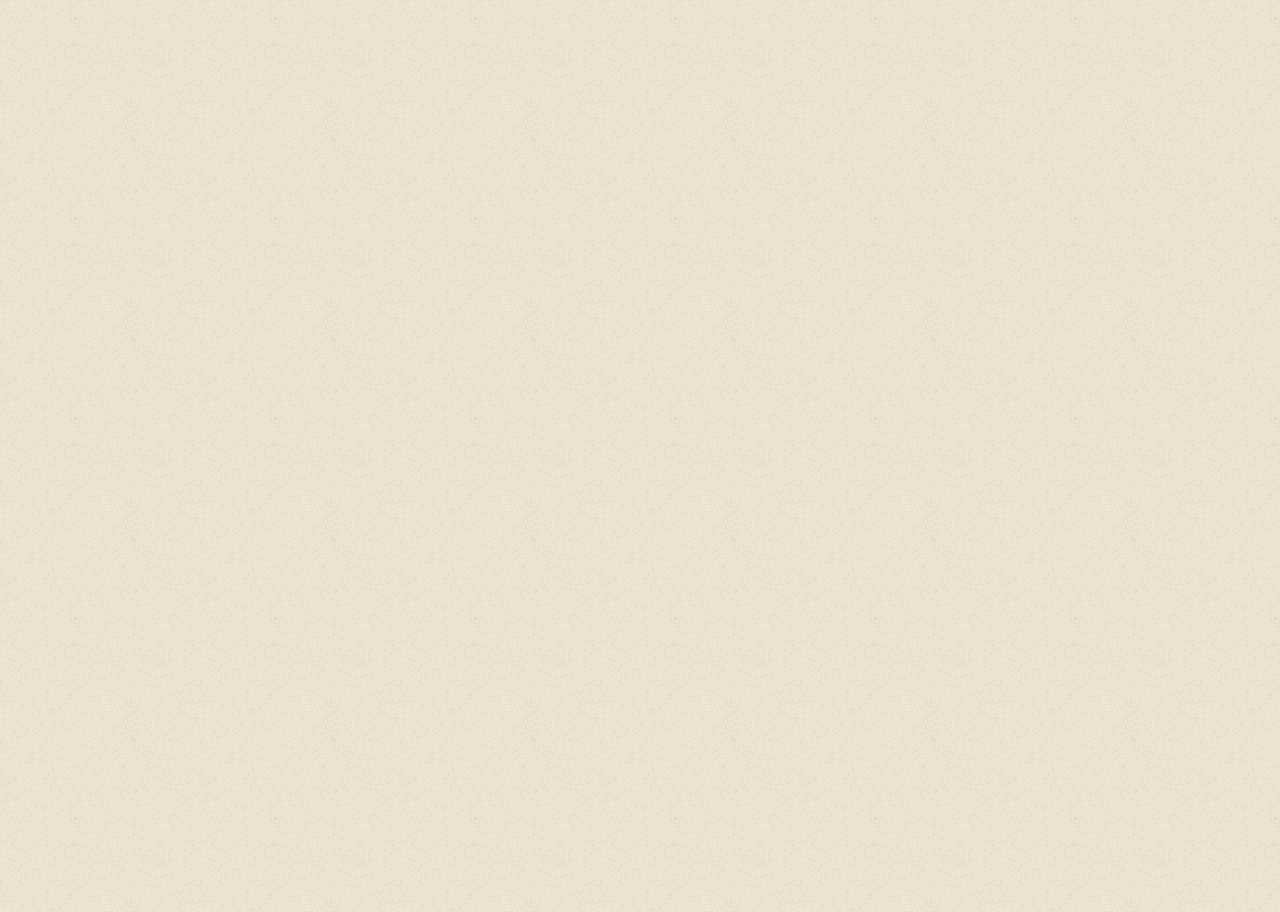
==== commit 067d0d91: "Archive shows 5 entries per filter with a show-all toggle Co-Authored-By: Claude Opus 5.5 <noreply@a" ====
--- a/index.html
+++ b/index.html
@@ -520,6 +520,7 @@
       <button class="filter" type="button" data-filter="community" data-i18n="f.community">Comunidad y naturaleza</button>
     </nav>
     <ul class="index" id="archiveList"></ul>
+    <p class="ix-more-wrap"><button class="link-btn" id="archiveMore" type="button" aria-controls="archiveList" aria-expanded="false" hidden></button></p>
     <noscript><p class="small">Activa JavaScript para ver el archivo.</p></noscript>
   </div>
 </section>
--- a/css/styles.css
+++ b/css/styles.css
@@ -273,7 +273,9 @@
 .filter.is-active { background:var(--ink); color:var(--paper); box-shadow:none; }
 .index li[hidden] { display:none; }
 .ix { border-top:1px solid var(--line); }
-.ix:last-child { border-bottom:1px solid var(--line); }
+.index { border-bottom:1px solid var(--line); }
+.ix-more-wrap { margin-top:22px; }
+.ix-more-wrap .link-btn[hidden] { display:none; }
 .ix-btn { width:100%; display:grid; grid-template-columns:72px 30px minmax(0, 1fr) minmax(0, .8fr); gap:16px; align-items:center; padding:16px 10px; transition:background-color .25s, padding .35s var(--ease); }
 .ix-btn:hover { background:var(--paper-2); padding-left:18px; }
 .ix-y { color:var(--ink-3); white-space:nowrap; }
